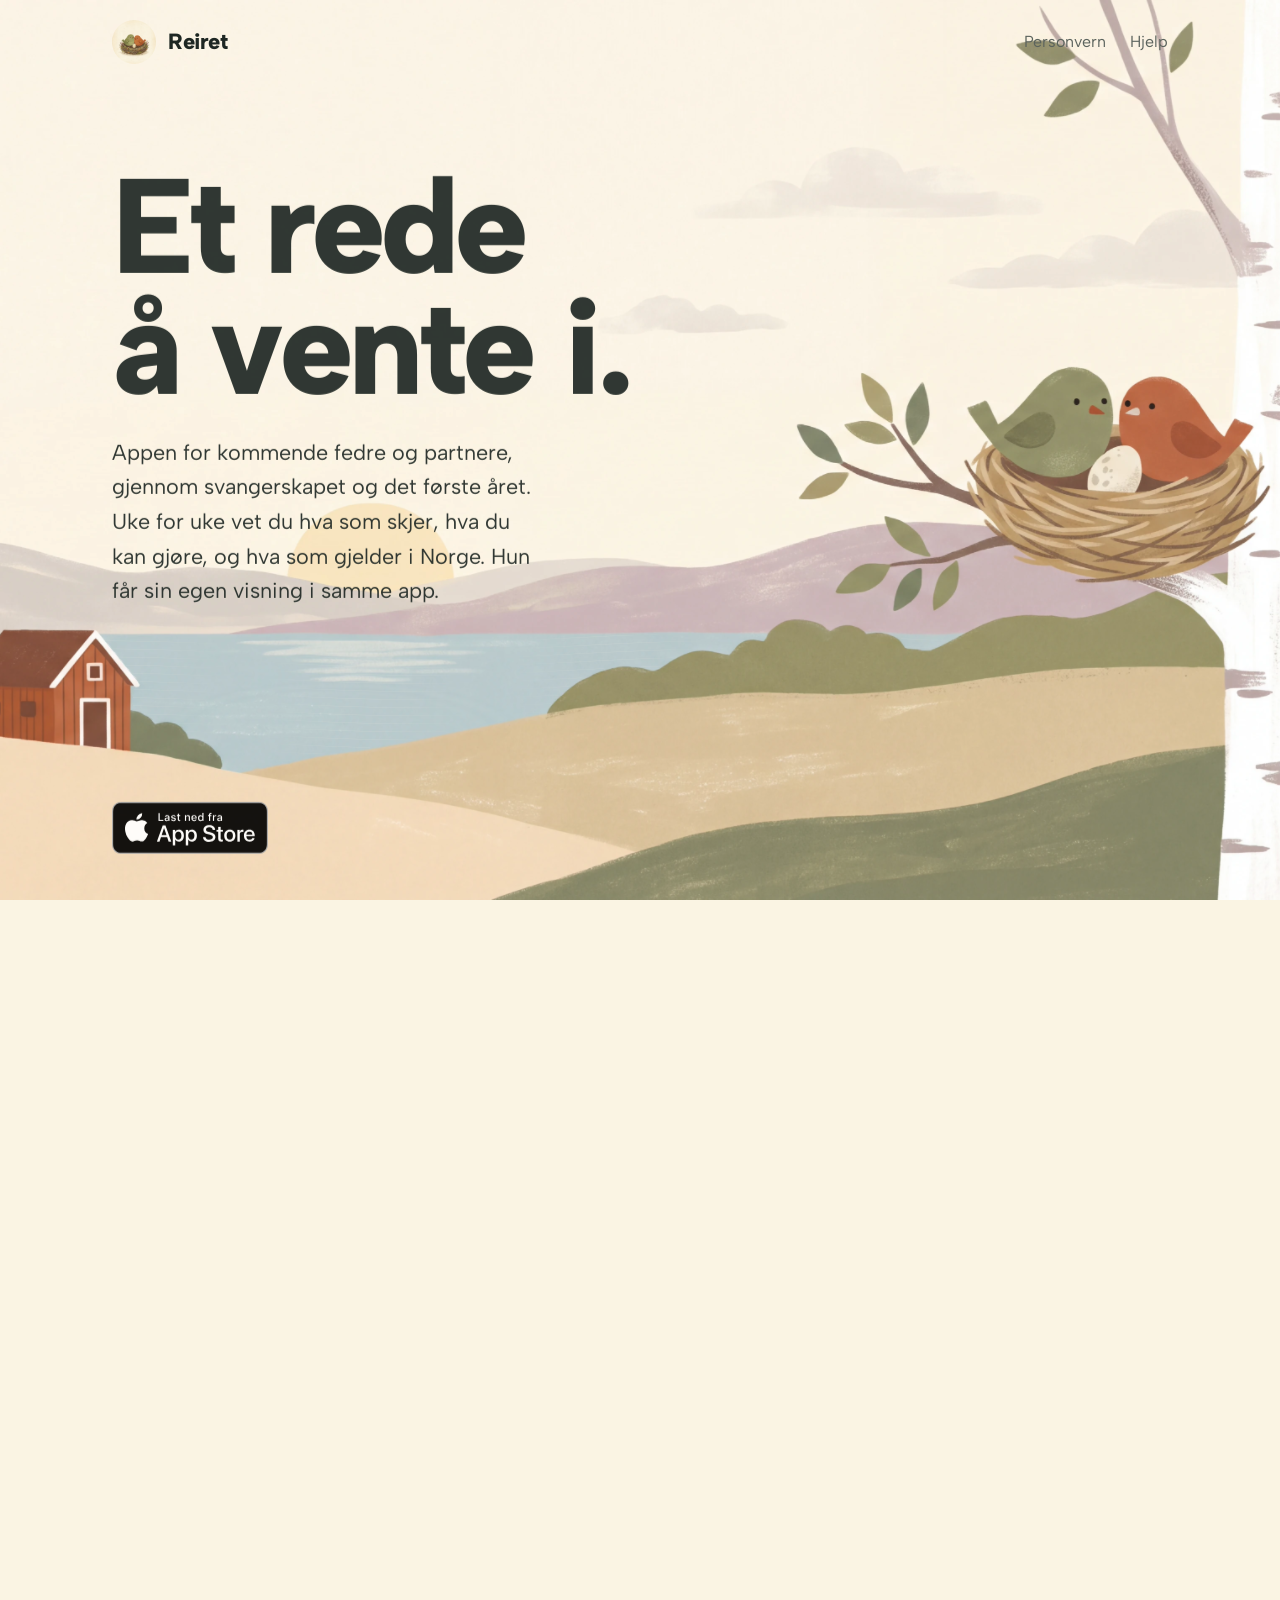
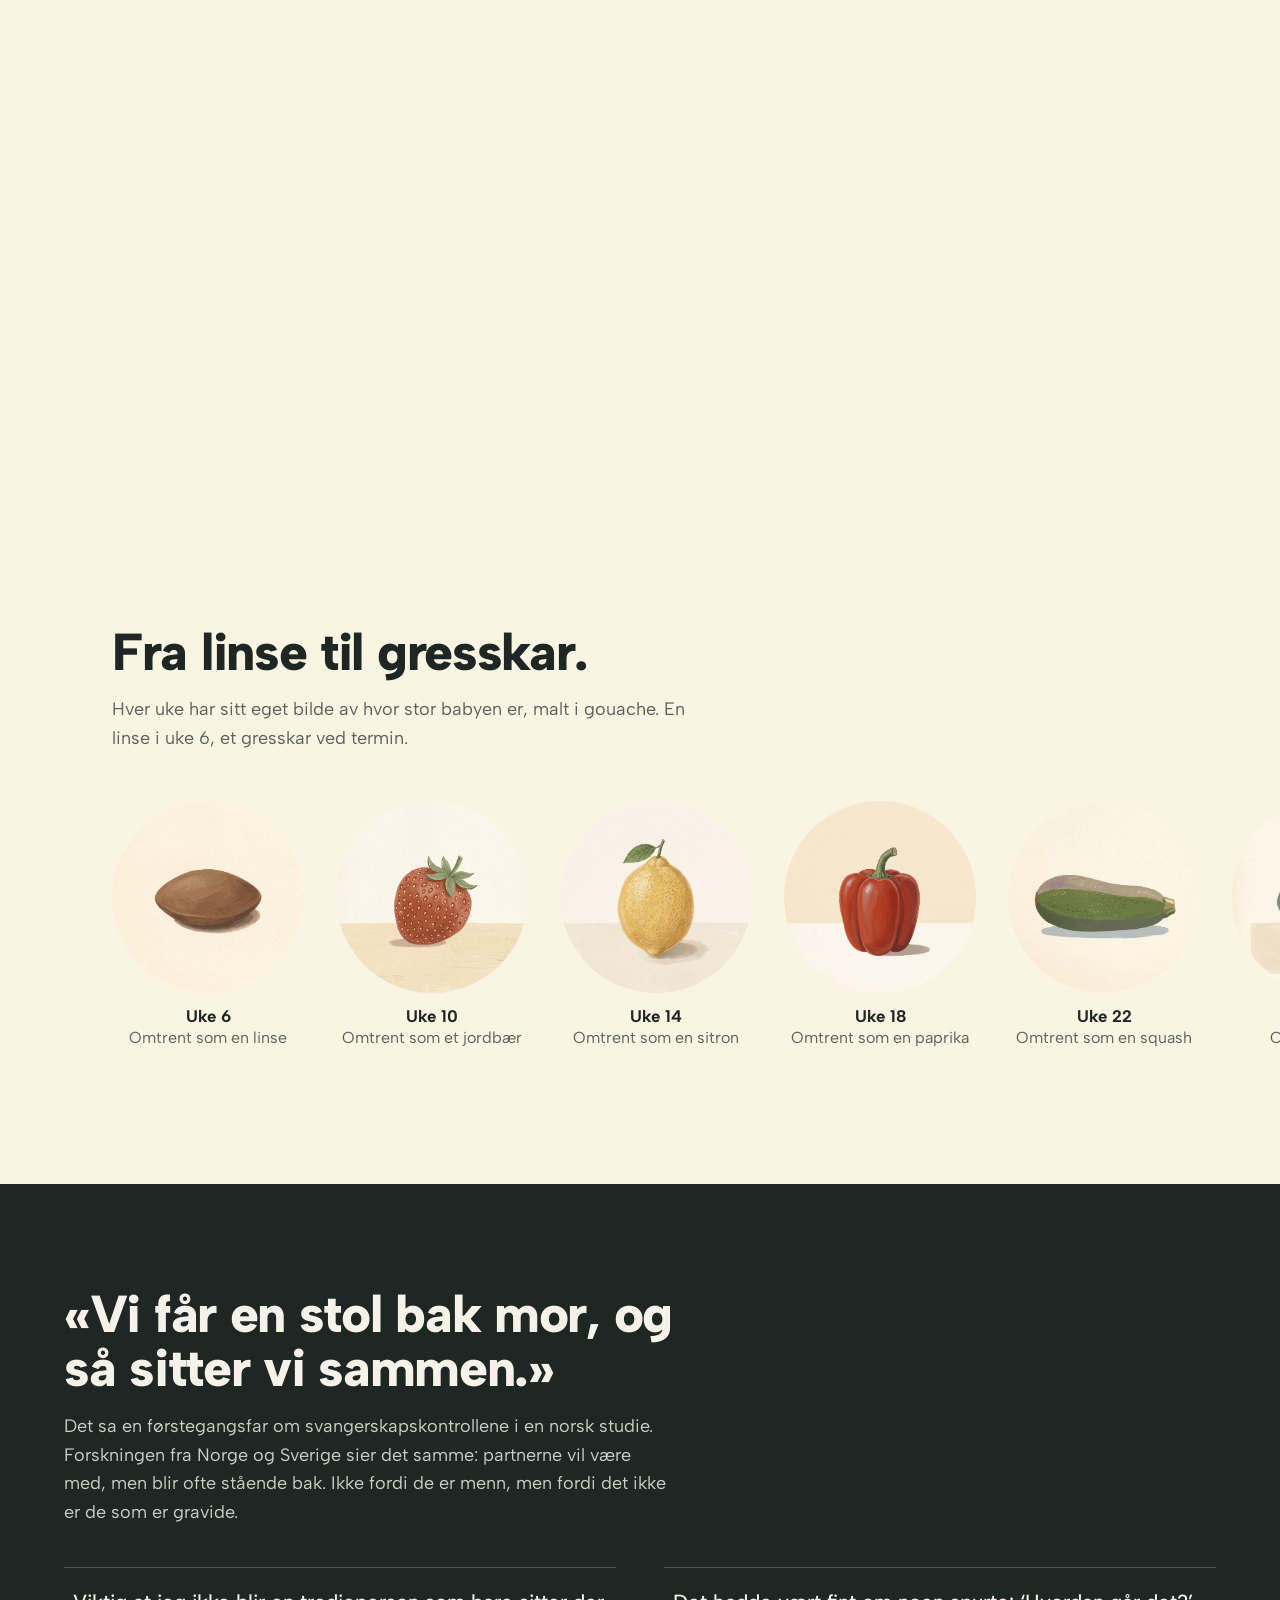
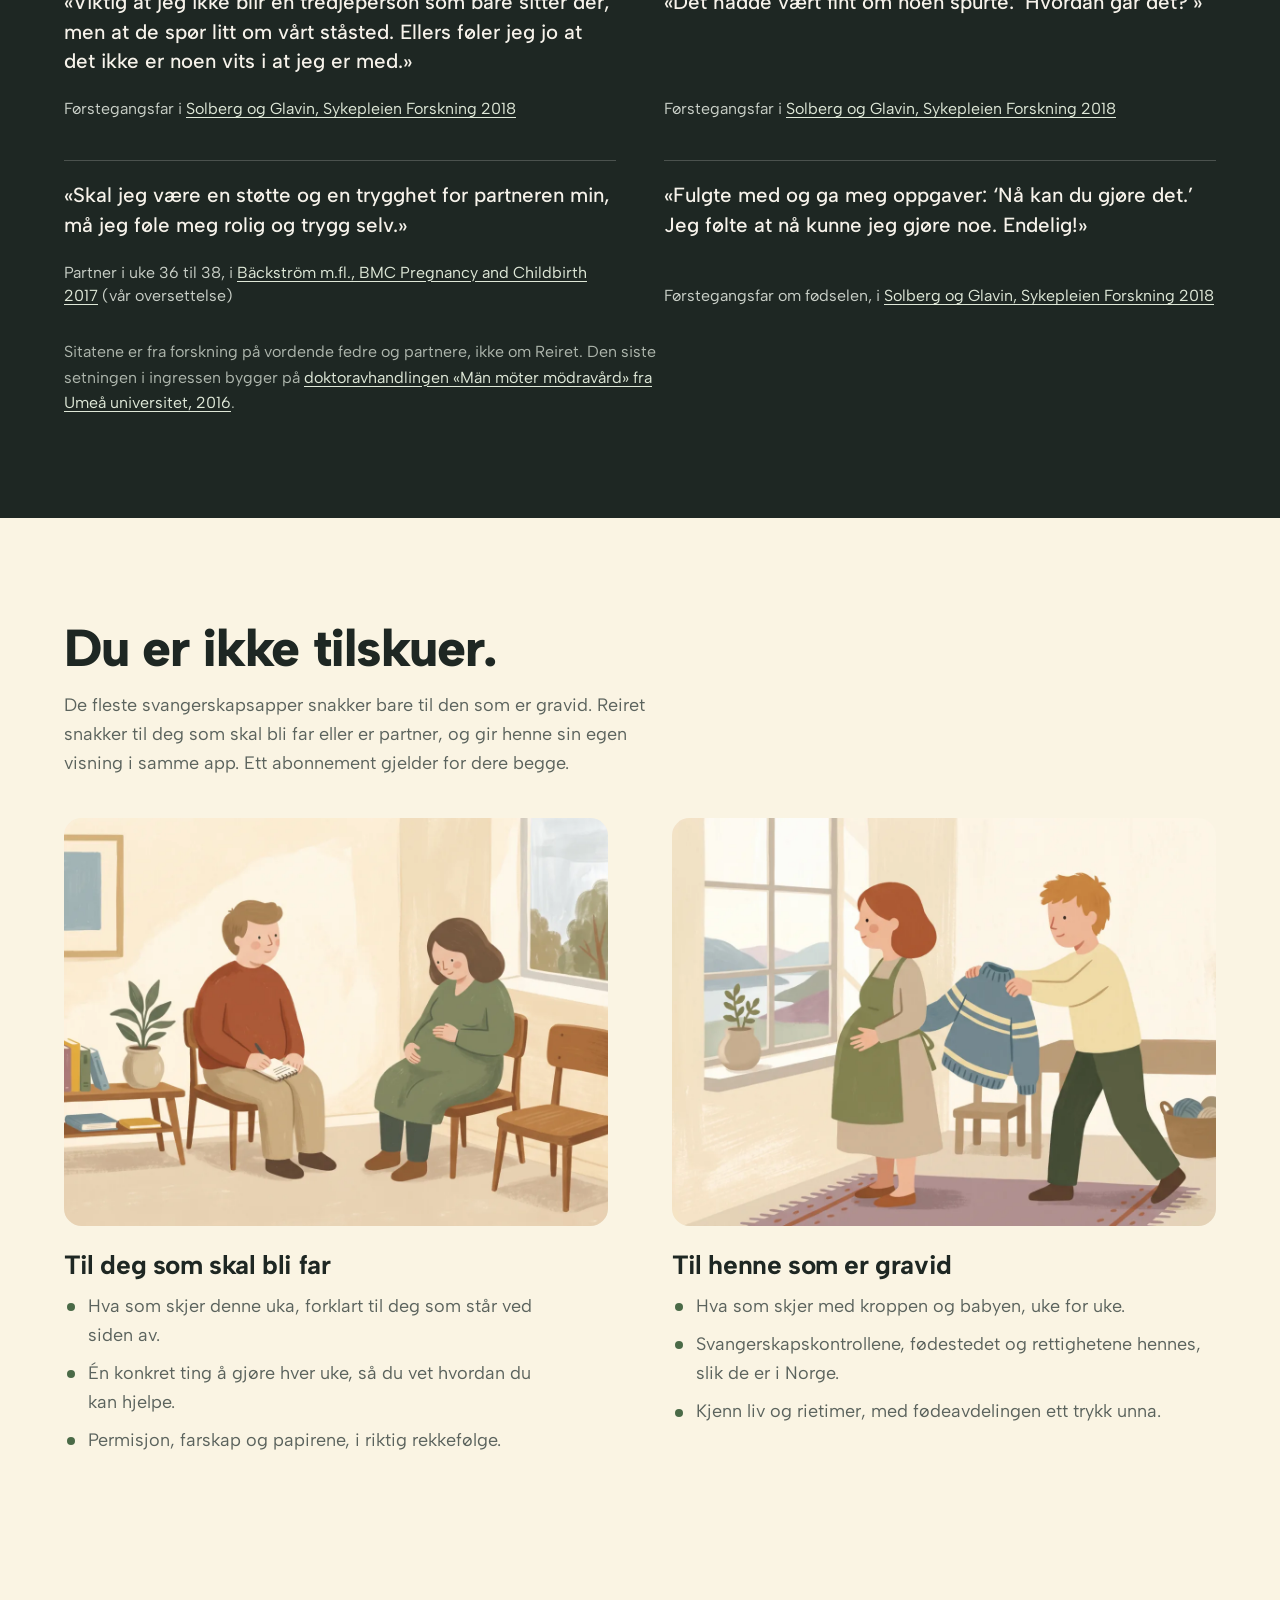
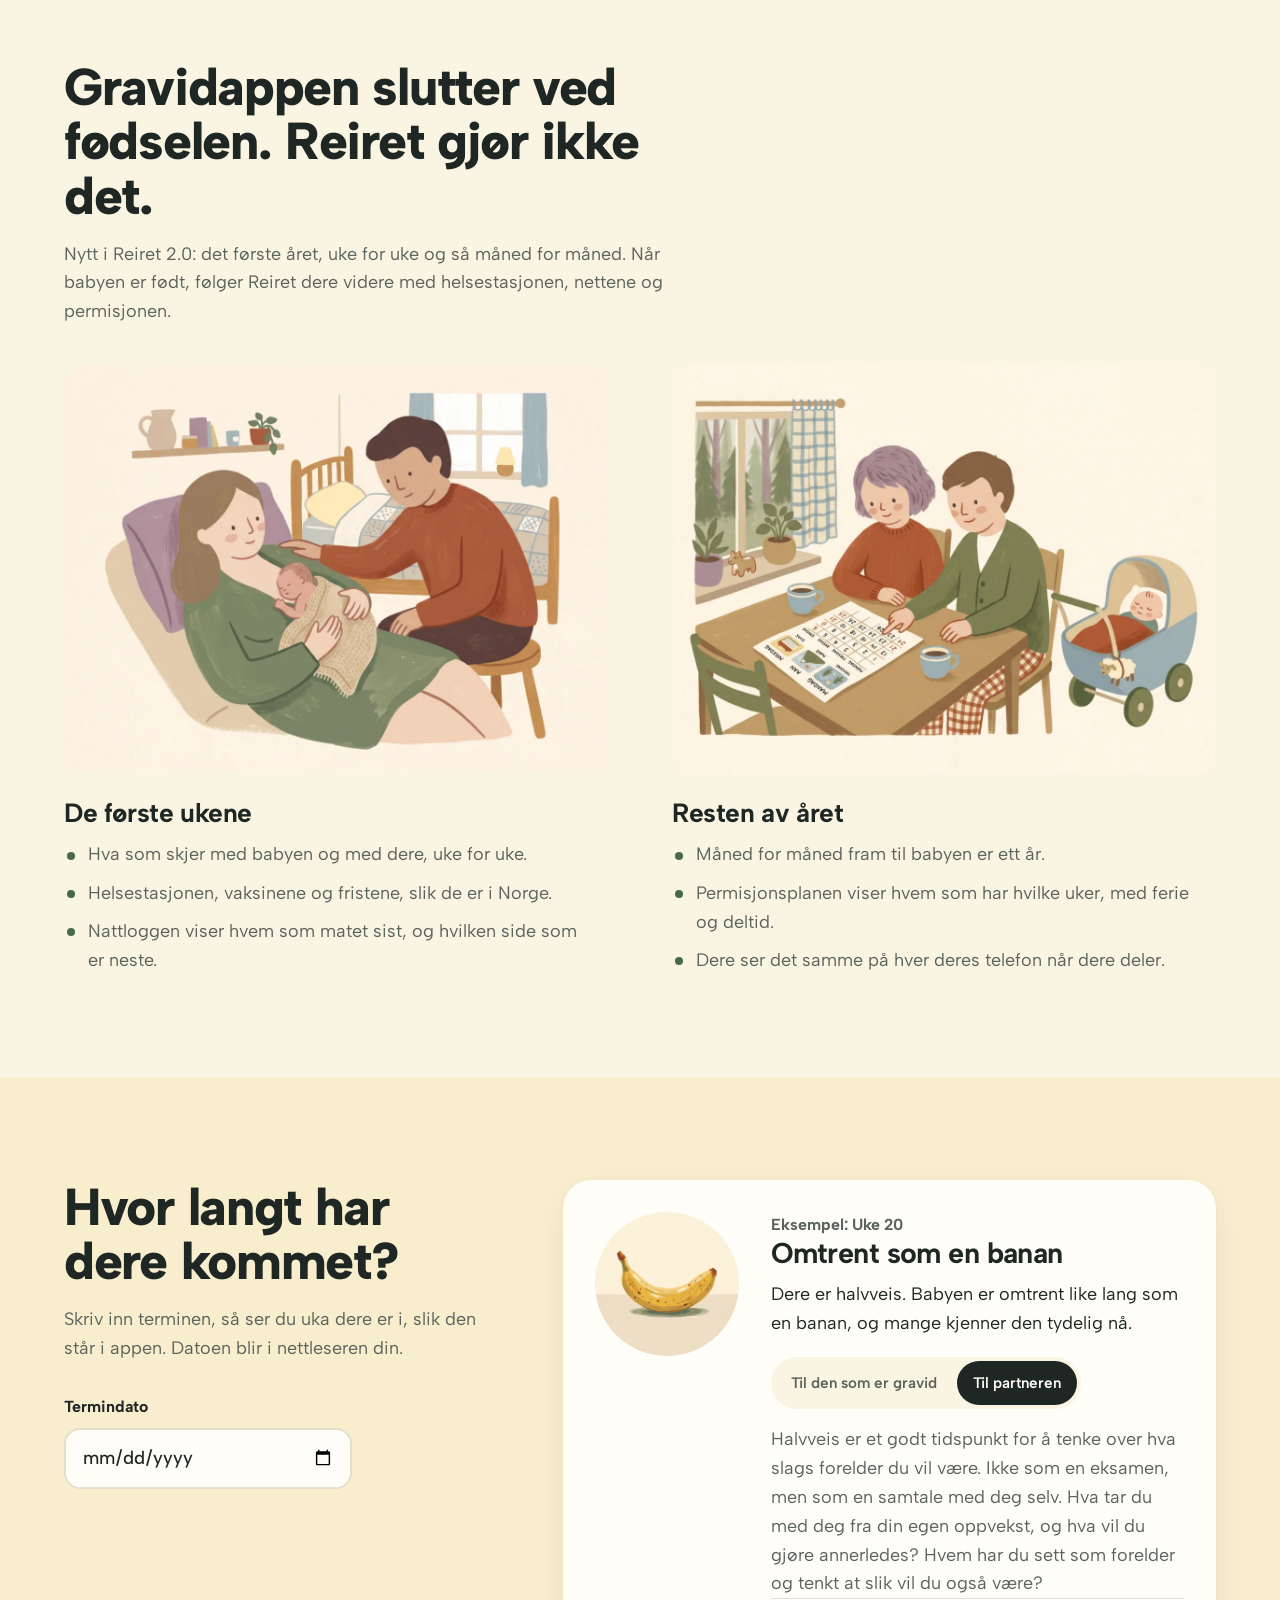
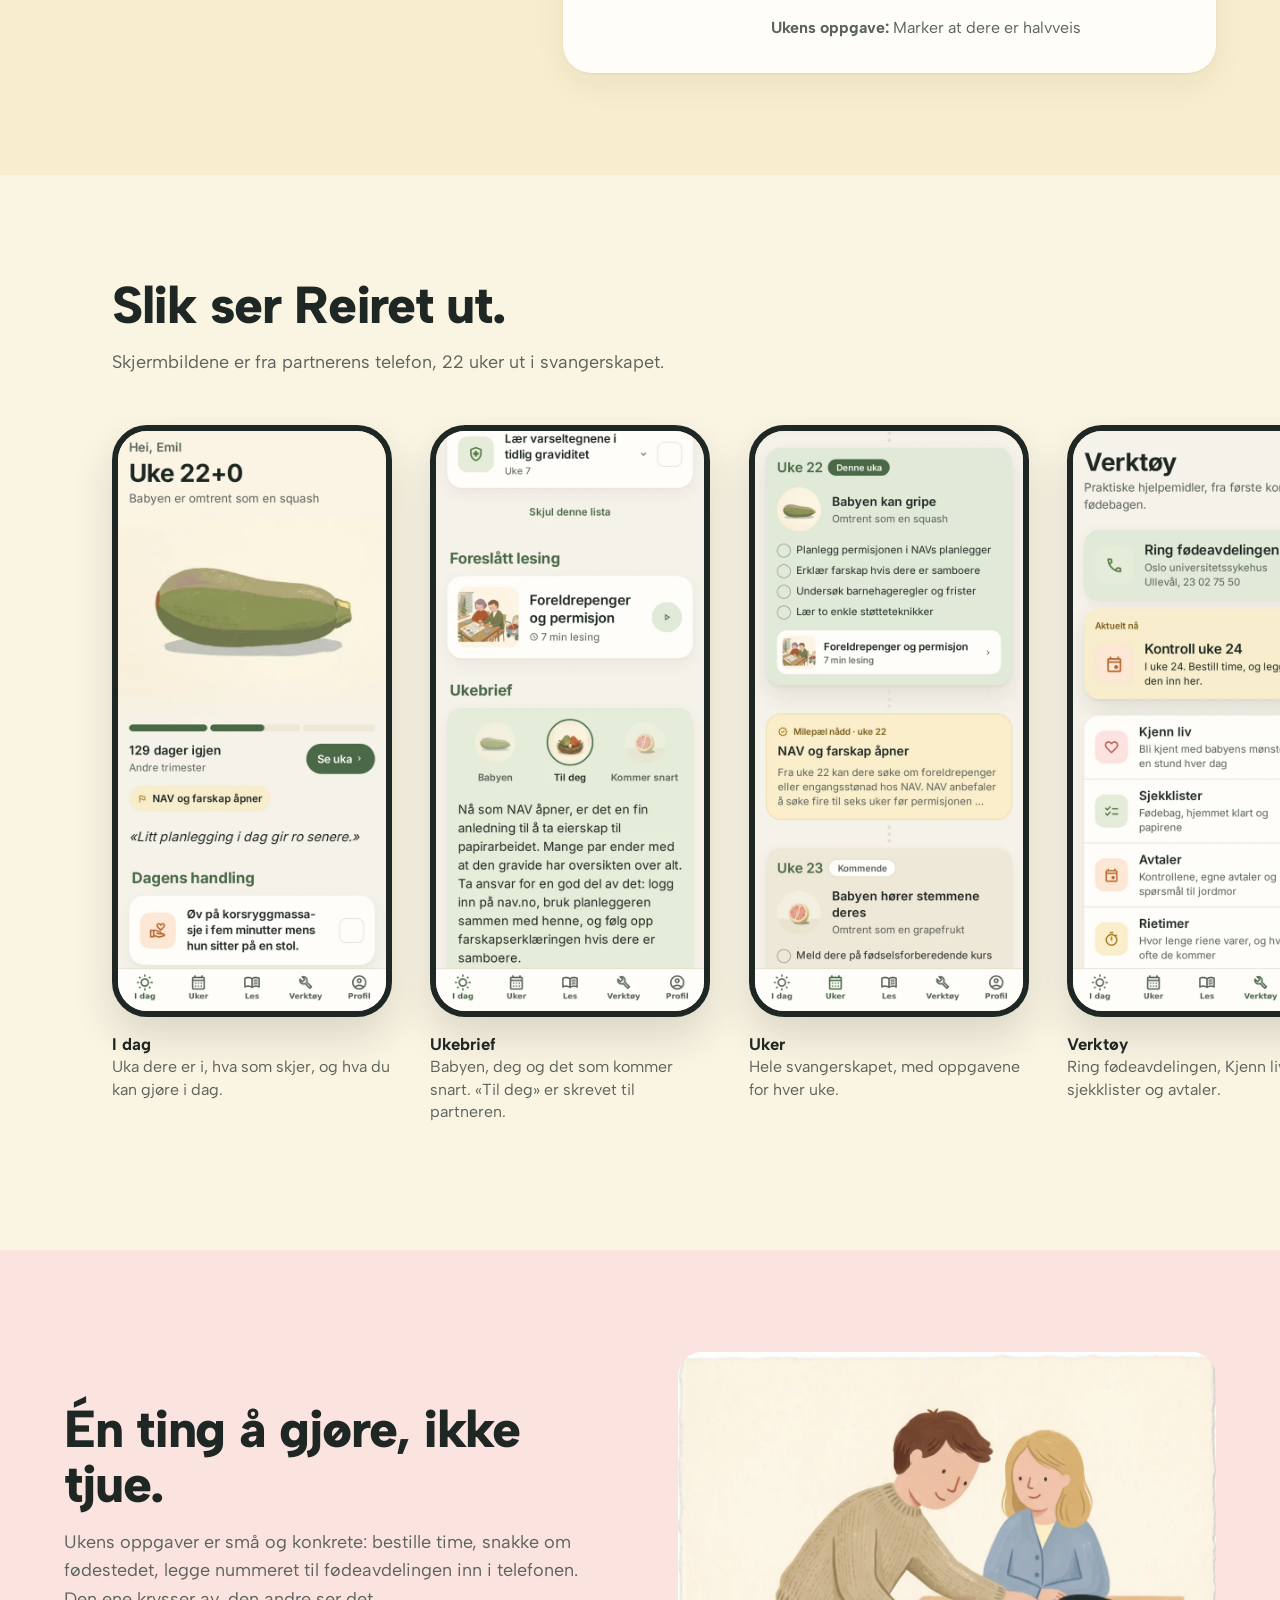
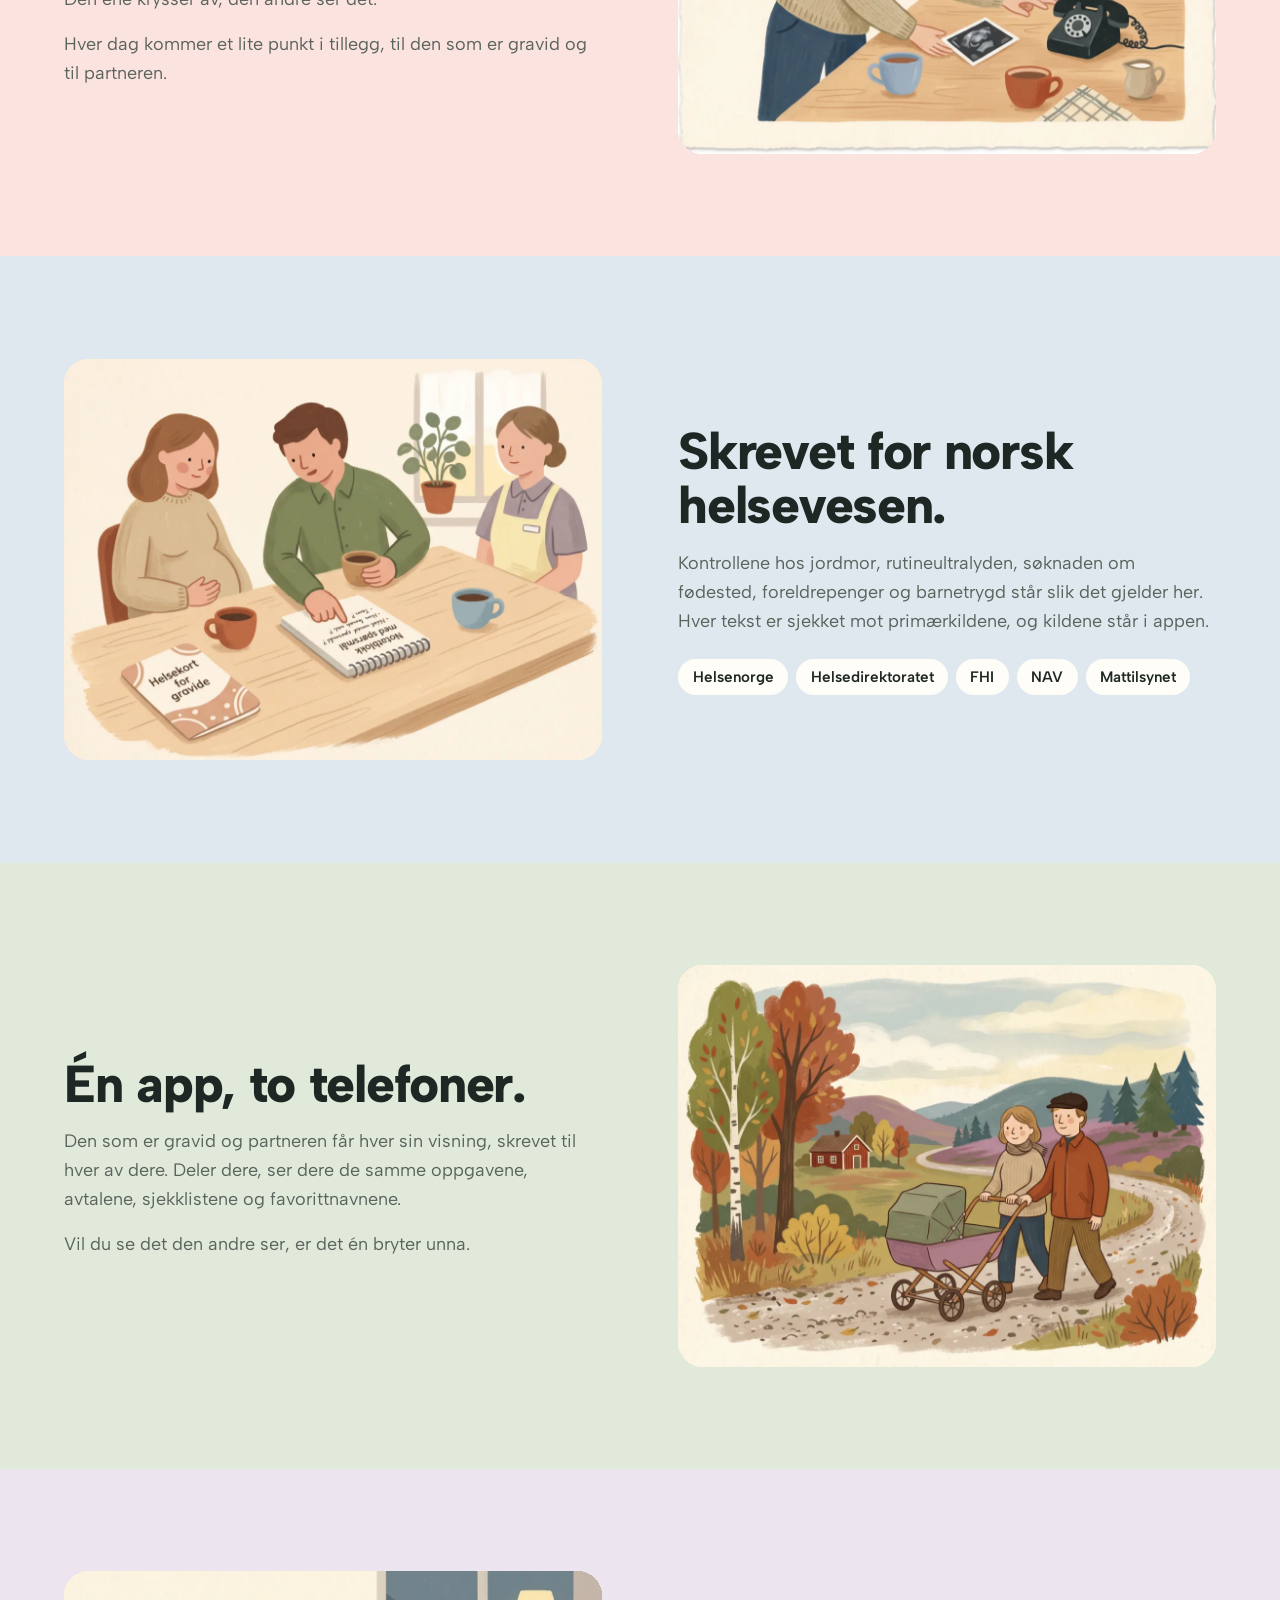
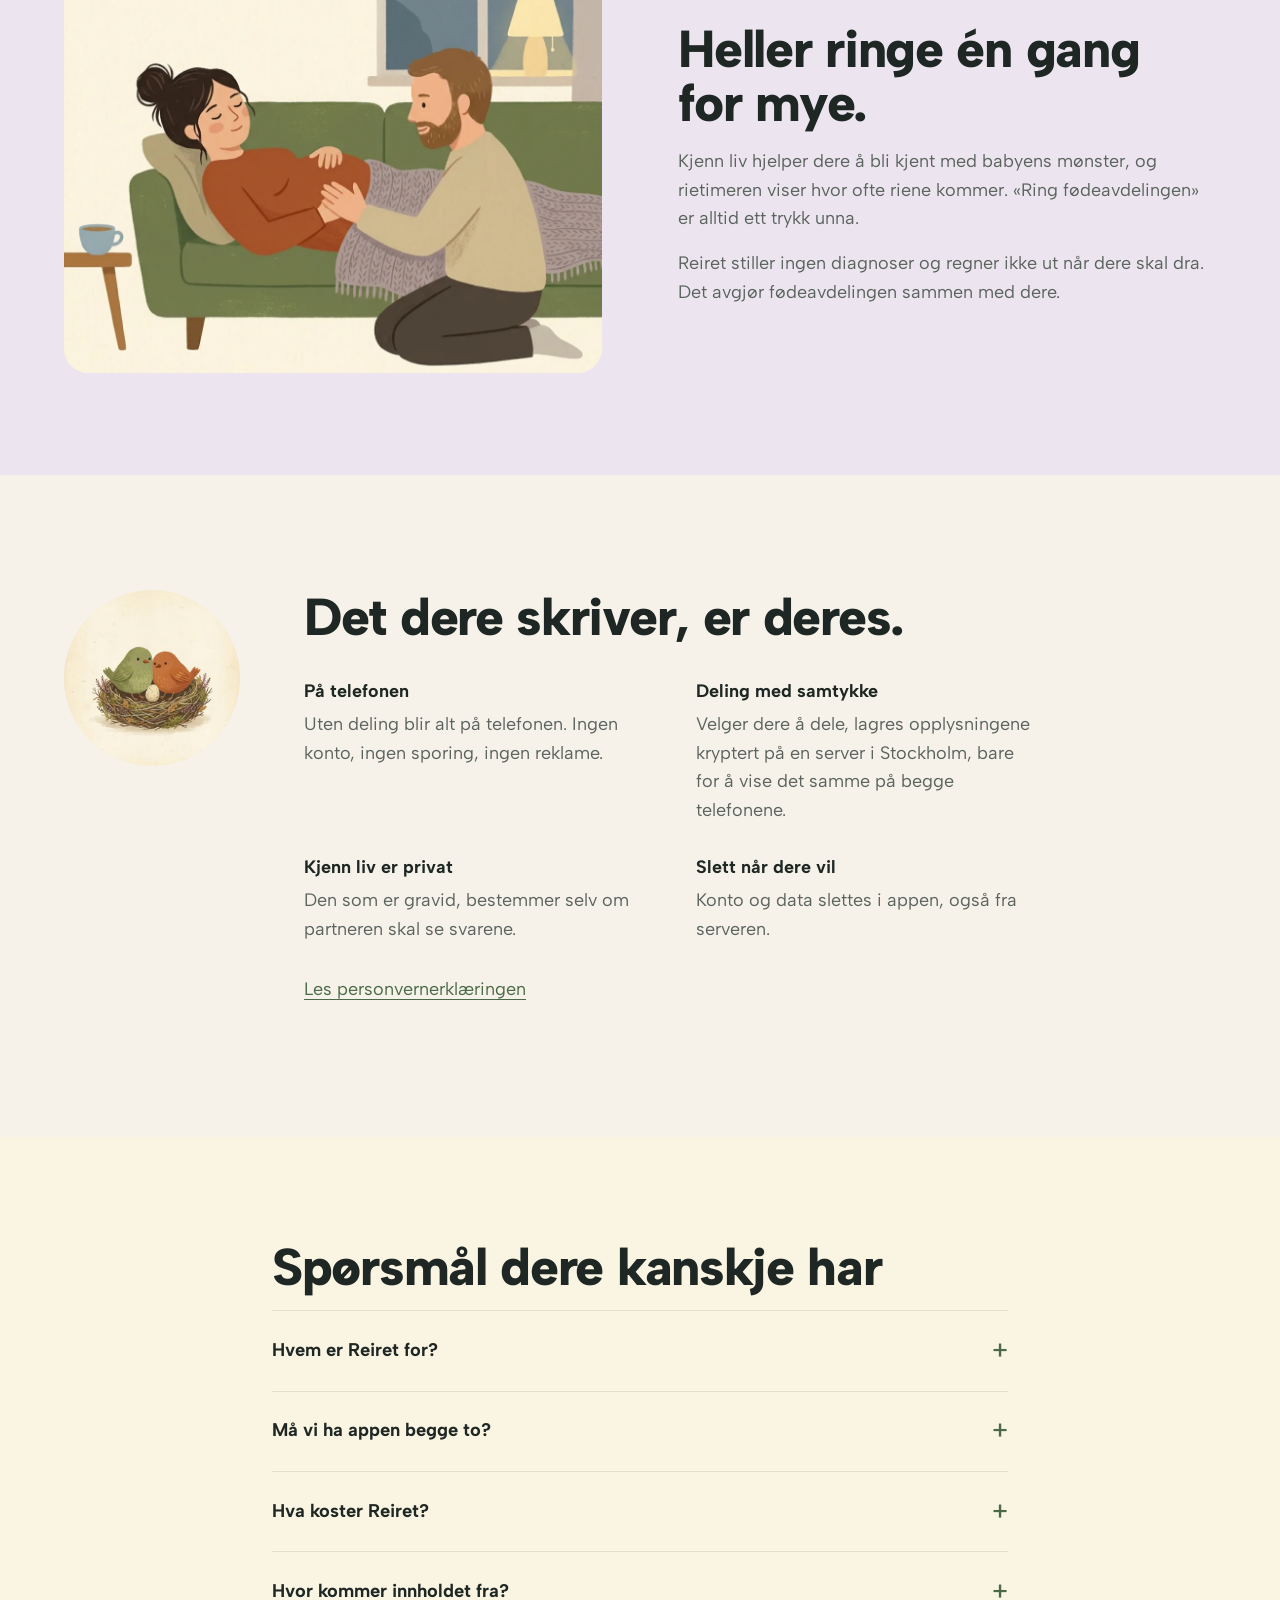
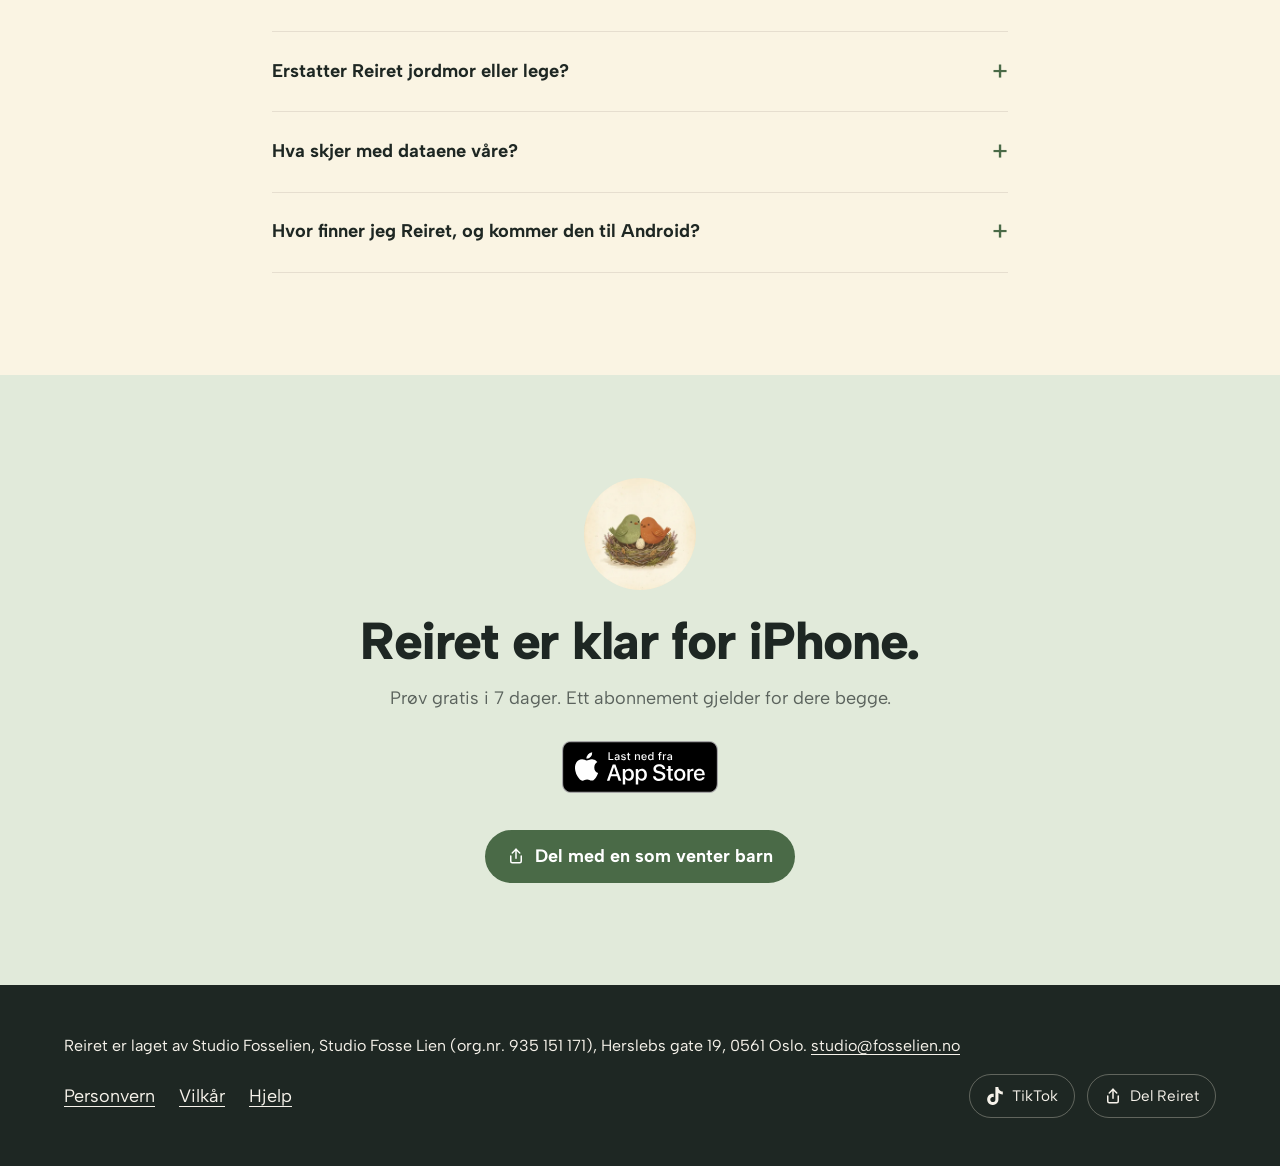
==== index.html @ bf26461d "Publiser nettsiden 2026-10-15" ====
<!doctype html>
<html lang="nb">
<head>
<meta charset="utf-8">
<meta name="viewport" content="width=device-width, initial-scale=1">
<meta http-equiv="Content-Security-Policy" content="default-src 'self'; script-src 'self'; style-src 'self' 'unsafe-inline'; img-src 'self' data:; font-src 'self'; connect-src 'self' https://sfxxnisneospalfijczz.supabase.co; object-src 'none'; base-uri 'none'; form-action 'none'">
<title>Reiret: svangerskapsappen for deg som skal bli far</title>
<meta name="description" content="Norsk app for kommende fedre og partnere, gjennom svangerskapet og det første året, med egen visning for henne som er gravid. Ukens oppgaver, korte guider og verktøy, sjekket mot norske kilder.">
<meta name="theme-color" content="#faf4e3">
<meta name="apple-itunes-app" content="app-id=6817496337">
<link rel="canonical" href="https://reiretapp.no/">
<meta property="og:title" content="Reiret: svangerskapsappen for deg som skal bli far">
<meta property="og:description" content="Norsk app for kommende fedre og partnere, gjennom svangerskapet og det første året, med egen visning for henne som er gravid. Ukens oppgaver, korte guider og verktøy, sjekket mot norske kilder.">
<meta property="og:image" content="https://reiretapp.no/bilder/deling.jpg">
<meta property="og:image:width" content="1200">
<meta property="og:image:height" content="630">
<meta property="og:locale" content="nb_NO">
<link rel="icon" href="/favicon.png">
<link rel="apple-touch-icon" href="/ikon.png">
<link rel="preload" href="/skrift/albert-sans-normal.woff2" as="font" type="font/woff2" crossorigin>
<link rel="stylesheet" href="/stil.css">
<script type="module" src="/del.js"></script>
<script type="module" src="/besok.js"></script>
<script type="module" src="/helt.js"></script>
<script type="module" src="/uke.js"></script>
</head>
<body class="forside">
<a class="hopp" href="#innhold">Hopp til innholdet</a>
<header class="topplinje">
  <a class="merke" href="/"><img src="/bilder/maskot.webp" alt="" width="44" height="44"><span>Reiret</span></a>
  <nav aria-label="Hovedmeny"><a href="/personvern/">Personvern</a><a href="/hjelp/">Hjelp</a></nav>
</header>
<main id="innhold">

  <section class="helt" aria-labelledby="helt-tittel">
    <div class="scene">
      <picture>
        <source media="(max-aspect-ratio: 4/5)" srcset="/bilder/helt-hoy.webp" width="1728" height="3096">
        <source media="(min-aspect-ratio: 2/1)" srcset="/bilder/helt-bred.webp" width="3840" height="1629">
        <img class="maleri" src="/bilder/helt-mellom.webp" width="3840" height="2143" fetchpriority="high" alt="Gouache av et norsk morgenlandskap: en fjord, et rødt hus mellom bjørker, og et rede på en bjørkegren med to fugler og et egg">
      </picture>
      <canvas aria-hidden="true"></canvas>
      <div class="dis" aria-hidden="true"></div>
      <div class="tekst">
        <h1 id="helt-tittel" aria-label="Et rede å vente i."><span aria-hidden="true"><span class="linje"><span class="ord"><span style="--i:0">E</span><span style="--i:1">t</span></span> <span class="ord"><span style="--i:2">r</span><span style="--i:3">e</span><span style="--i:4">d</span><span style="--i:5">e</span></span></span> <span class="linje"><span class="ord"><span style="--i:6">å</span></span> <span class="ord"><span style="--i:7">v</span><span style="--i:8">e</span><span style="--i:9">n</span><span style="--i:10">t</span><span style="--i:11">e</span></span> <span class="ord"><span style="--i:12">i</span><span style="--i:13">.</span></span></span></span></h1>
        <p class="ingress vis">Appen for kommende fedre og partnere, gjennom svangerskapet og det første året. Uke for uke vet du hva som skjer, hva du kan gjøre, og hva som gjelder i Norge. Hun får sin egen visning i samme app.</p>
      </div>
      <p class="hent vis vis-2"><a class="app-store" href="https://apps.apple.com/no/app/reiret/id6817496337"><img src="/bilder/app-store.svg" width="120" height="40" alt="Last ned fra App Store"></a></p>
    </div>
  </section>

  <section class="uker" aria-labelledby="uker-tittel">
    <div class="hode ton">
      <h2 id="uker-tittel">Fra linse til gresskar.</h2>
      <p>Hver uke har sitt eget bilde av hvor stor babyen er, malt i gouache. En linse i uke 6, et gresskar ved termin.</p>
    </div>
    <div class="stripe" tabindex="0" aria-label="Babyens størrelse, uke for uke">
      <figure class="ton" style="--n:0"><img src="/bilder/uke-06.webp" alt="Gouache av en linse" width="480" height="480" loading="lazy"><figcaption><b>Uke 6</b>Omtrent som en linse</figcaption></figure>
      <figure class="ton" style="--n:1"><img src="/bilder/uke-10.webp" alt="Gouache av et jordbær" width="480" height="480" loading="lazy"><figcaption><b>Uke 10</b>Omtrent som et jordbær</figcaption></figure>
      <figure class="ton" style="--n:2"><img src="/bilder/uke-14.webp" alt="Gouache av en sitron" width="480" height="480" loading="lazy"><figcaption><b>Uke 14</b>Omtrent som en sitron</figcaption></figure>
      <figure class="ton" style="--n:3"><img src="/bilder/uke-18.webp" alt="Gouache av en paprika" width="480" height="480" loading="lazy"><figcaption><b>Uke 18</b>Omtrent som en paprika</figcaption></figure>
      <figure class="ton" style="--n:4"><img src="/bilder/uke-22.webp" alt="Gouache av en squash" width="480" height="480" loading="lazy"><figcaption><b>Uke 22</b>Omtrent som en squash</figcaption></figure>
      <figure class="ton" style="--n:5"><img src="/bilder/uke-26.webp" alt="Gouache av et issalathode" width="480" height="480" loading="lazy"><figcaption><b>Uke 26</b>Omtrent som et issalathode</figcaption></figure>
      <figure class="ton" style="--n:6"><img src="/bilder/uke-30.webp" alt="Gouache av et lite kålhode" width="480" height="480" loading="lazy"><figcaption><b>Uke 30</b>Omtrent som et lite kålhode</figcaption></figure>
      <figure class="ton" style="--n:7"><img src="/bilder/uke-34.webp" alt="Gouache av en cantaloupemelon" width="480" height="480" loading="lazy"><figcaption><b>Uke 34</b>Omtrent som en cantaloupemelon</figcaption></figure>
      <figure class="ton" style="--n:8"><img src="/bilder/uke-38.webp" alt="Gouache av en stor kålrot" width="480" height="480" loading="lazy"><figcaption><b>Uke 38</b>Omtrent som en stor kålrot</figcaption></figure>
      <figure class="ton" style="--n:9"><img src="/bilder/uke-40.webp" alt="Gouache av et gresskar" width="480" height="480" loading="lazy"><figcaption><b>Uke 40</b>Omtrent som et gresskar</figcaption></figure>
    </div>
  </section>

  <section class="stemmer" aria-labelledby="stemmer-tittel">
    <div class="innhold">
      <div class="hode ton">
        <h2 id="stemmer-tittel">«Vi får en stol bak mor, og så sitter vi sammen.»</h2>
        <p>Det sa en førstegangsfar om svangerskapskontrollene i en norsk studie. Forskningen fra Norge og Sverige sier det samme: partnerne vil være med, men blir ofte stående bak. Ikke fordi de er menn, men fordi det ikke er de som er gravide.</p>
      </div>
      <div class="sitater">
        <figure class="ton" style="--n:0"><blockquote>«Viktig at jeg ikke blir en tredjeperson som bare sitter der, men at de spør litt om vårt ståsted. Ellers føler jeg jo at det ikke er noen vits i at jeg er med.»</blockquote><figcaption>Førstegangsfar i <a href="https://sykepleien.no/forskning/2018/08/fedre-onsker-en-mer-aktiv-rolle-i-svangerskapsomsorgen-og-pa-helsestasjonen">Solberg og Glavin, Sykepleien Forskning 2018</a></figcaption></figure>
        <figure class="ton" style="--n:1"><blockquote>«Det hadde vært fint om noen spurte: ‘Hvordan går det?’»</blockquote><figcaption>Førstegangsfar i <a href="https://sykepleien.no/forskning/2018/08/fedre-onsker-en-mer-aktiv-rolle-i-svangerskapsomsorgen-og-pa-helsestasjonen">Solberg og Glavin, Sykepleien Forskning 2018</a></figcaption></figure>
        <figure class="ton" style="--n:2"><blockquote>«Skal jeg være en støtte og en trygghet for partneren min, må jeg føle meg rolig og trygg selv.»</blockquote><figcaption>Partner i uke 36 til 38, i <a href="https://pmc.ncbi.nlm.nih.gov/articles/PMC5513399/">Bäckström m.fl., BMC Pregnancy and Childbirth 2017</a> (vår oversettelse)</figcaption></figure>
        <figure class="ton" style="--n:3"><blockquote>«Fulgte med og ga meg oppgaver: ‘Nå kan du gjøre det.’ Jeg følte at nå kunne jeg gjøre noe. Endelig!»</blockquote><figcaption>Førstegangsfar om fødselen, i <a href="https://sykepleien.no/forskning/2018/08/fedre-onsker-en-mer-aktiv-rolle-i-svangerskapsomsorgen-og-pa-helsestasjonen">Solberg og Glavin, Sykepleien Forskning 2018</a></figcaption></figure>
      </div>
      <p class="merknad ton">Sitatene er fra forskning på vordende fedre og partnere, ikke om Reiret. Den siste setningen i ingressen bygger på <a href="https://www.umu.se/nyheter/pappor-ser-graviditet-och-forlossning-som-gemensamma-angelagenheter_5816924/">doktoravhandlingen «Män möter mödravård» fra Umeå universitet, 2016</a>.</p>
    </div>
  </section>

  <section class="for" aria-labelledby="for-tittel">
    <div class="innhold">
      <div class="hode ton">
        <h2 id="for-tittel">Du er ikke tilskuer.</h2>
        <p>De fleste svangerskapsapper snakker bare til den som er gravid. Reiret snakker til deg som skal bli far eller er partner, og gir henne sin egen visning i samme app. Ett abonnement gjelder for dere begge.</p>
      </div>
      <div class="to">
        <article class="ton" style="--n:1">
          <img src="/bilder/a-bli-far.webp" alt="En partner sitter på venterommet hos jordmor med en notatblokk på fanget og ser bort på den gravide ved siden av seg" width="1170" height="874" loading="lazy">
          <h3>Til deg som skal bli far</h3>
          <ul>
            <li>Hva som skjer denne uka, forklart til deg som står ved siden av.</li>
            <li>Én konkret ting å gjøre hver uke, så du vet hvordan du kan hjelpe.</li>
            <li>Permisjon, farskap og papirene, i riktig rekkefølge.</li>
          </ul>
        </article>
        <article class="ton" style="--n:2">
          <img src="/bilder/kroppen-i-endring.webp" alt="En gravid kvinne står i profil foran et vindu i morgenlys med hånden på magen, mens partneren rekker henne en genser" width="1170" height="874" loading="lazy">
          <h3>Til henne som er gravid</h3>
          <ul>
            <li>Hva som skjer med kroppen og babyen, uke for uke.</li>
            <li>Svangerskapskontrollene, fødestedet og rettighetene hennes, slik de er i Norge.</li>
            <li>Kjenn liv og rietimer, med fødeavdelingen ett trykk unna.</li>
          </ul>
        </article>
      </div>
    </div>
  </section>

  <section class="for aaret" aria-labelledby="aaret-tittel">
    <div class="innhold">
      <div class="hode ton">
        <h2 id="aaret-tittel">Gravidappen slutter ved fødselen. Reiret gjør ikke det.</h2>
        <p>Nytt i Reiret 2.0: det første året, uke for uke og så måned for måned. Når babyen er født, følger Reiret dere videre med helsestasjonen, nettene og permisjonen.</p>
      </div>
      <div class="to">
        <article class="ton" style="--n:1">
          <img src="/bilder/de-forste-dagene.webp" alt="En nyfødt ligger hud mot hud på brystet til en forelder i et dempet barselrom" width="1170" height="874" loading="lazy">
          <h3>De første ukene</h3>
          <ul>
            <li>Hva som skjer med babyen og med dere, uke for uke.</li>
            <li>Helsestasjonen, vaksinene og fristene, slik de er i Norge.</li>
            <li>Nattloggen viser hvem som matet sist, og hvilken side som er neste.</li>
          </ul>
        </article>
        <article class="ton" style="--n:2">
          <img src="/bilder/foreldrepenger-og-permisjon.webp" alt="To foreldre ved kjøkkenbordet med en papirkalender og to kaffekopper, mens babyen sover i vogna ved siden av" width="1170" height="874" loading="lazy">
          <h3>Resten av året</h3>
          <ul>
            <li>Måned for måned fram til babyen er ett år.</li>
            <li>Permisjonsplanen viser hvem som har hvilke uker, med ferie og deltid.</li>
            <li>Dere ser det samme på hver deres telefon når dere deler.</li>
          </ul>
        </article>
      </div>
    </div>
  </section>

  <section class="prov" aria-labelledby="prov-tittel">
    <div class="innhold">
      <div class="ton">
        <h2 id="prov-tittel">Hvor langt har dere kommet?</h2>
        <p>Skriv inn terminen, så ser du uka dere er i, slik den står i appen. Datoen blir i nettleseren din.</p>
        <label class="termin" for="termin">Termindato<input id="termin" type="date" autocomplete="off"></label>
        <p class="feil" role="alert" hidden></p>
      </div>
      <article class="ukekort ton" style="--n:1" aria-live="polite">
        <img src="/bilder/uke-20.webp" alt="Gouache av en banan" width="480" height="480">
        <div>
          <p class="uketall">Eksempel: Uke 20</p>
          <h3>Omtrent som en banan</h3>
          <p class="kort">Dere er halvveis. Babyen er omtrent like lang som en banan, og mange kjenner den tydelig nå.</p>
          <div class="velger" role="group" aria-label="Hvem teksten er til">
            <button type="button" data-rolle="gravid" aria-pressed="false">Til den som er gravid</button>
            <button type="button" data-rolle="partner" aria-pressed="true">Til partneren</button>
          </div>
          <p class="rolletekst">Halvveis er et godt tidspunkt for å tenke over hva slags forelder du vil være. Ikke som en eksamen, men som en samtale med deg selv. Hva tar du med deg fra din egen oppvekst, og hva vil du gjøre annerledes? Hvem har du sett som forelder og tenkt at slik vil du også være?</p>
          <p class="oppgave"><b>Ukens oppgave:</b> <span>Marker at dere er halvveis</span></p>
        </div>
      </article>
    </div>
  </section>

  <section class="telefoner" aria-labelledby="telefoner-tittel">
    <div class="hode ton">
      <h2 id="telefoner-tittel">Slik ser Reiret ut.</h2>
      <p>Skjermbildene er fra partnerens telefon, 22 uker ut i svangerskapet.</p>
    </div>
    <div class="rad" tabindex="0" aria-label="Skjermbilder fra appen">
      <figure class="ton" style="--n:0"><img src="/bilder/app-i-dag.webp" alt="Skjermbilde av I dag i Reiret" width="600" height="1299" loading="lazy"><figcaption><b>I dag</b>Uka dere er i, hva som skjer, og hva du kan gjøre i dag.</figcaption></figure>
      <figure class="ton" style="--n:1"><img src="/bilder/app-ukebrief.webp" alt="Skjermbilde av Ukebrief i Reiret" width="600" height="1299" loading="lazy"><figcaption><b>Ukebrief</b>Babyen, deg og det som kommer snart. «Til deg» er skrevet til partneren.</figcaption></figure>
      <figure class="ton" style="--n:2"><img src="/bilder/app-uker.webp" alt="Skjermbilde av Uker i Reiret" width="600" height="1299" loading="lazy"><figcaption><b>Uker</b>Hele svangerskapet, med oppgavene for hver uke.</figcaption></figure>
      <figure class="ton" style="--n:3"><img src="/bilder/app-verktoy.webp" alt="Skjermbilde av Verktøy i Reiret" width="600" height="1299" loading="lazy"><figcaption><b>Verktøy</b>Ring fødeavdelingen, Kjenn liv, sjekklister og avtaler.</figcaption></figure>
      <figure class="ton" style="--n:4"><img src="/bilder/app-rietimer.webp" alt="Skjermbilde av Rietimer i Reiret" width="600" height="1299" loading="lazy"><figcaption><b>Rietimer</b>Hvor lange riene er og hvor ofte de kommer, med fødeavdelingen ett trykk unna.</figcaption></figure>
    </div>
  </section>

  <section class="del tone-nype">
    <div class="innhold">
      <figure class="ton"><img src="/bilder/a-fortelle-nyheten.webp" alt="Et ultralydbilde ligger på kjøkkenbordet ved siden av en telefon og to kopper, klart til å deles" width="1170" height="874" loading="lazy"></figure>
      <div class="ton" style="--n:1">
        <h2>Én ting å gjøre, ikke tjue.</h2>
        <p>Ukens oppgaver er små og konkrete: bestille time, snakke om fødestedet, legge nummeret til fødeavdelingen inn i telefonen. Den ene krysser av, den andre ser det.</p>
        <p>Hver dag kommer et lite punkt i tillegg, til den som er gravid og til partneren.</p>
        
      </div>
    </div>
  </section>

  <section class="del tone-fjord">
    <div class="innhold">
      <figure class="ton"><img src="/bilder/svangerskapskontrollene-i-norge.webp" alt="Et helsekort for gravide og en notatblokk med spørsmål på et bord på helsestasjonen, med to kaffekopper" width="1170" height="874" loading="lazy"></figure>
      <div class="ton" style="--n:1">
        <h2>Skrevet for norsk helsevesen.</h2>
        <p>Kontrollene hos jordmor, rutineultralyden, søknaden om fødested, foreldrepenger og barnetrygd står slik det gjelder her. Hver tekst er sjekket mot primærkildene, og kildene står i appen.</p>
        <ul class="kilder" aria-label="Kilder"><li>Helsenorge</li><li>Helsedirektoratet</li><li>FHI</li><li>NAV</li><li>Mattilsynet</li></ul>
      </div>
    </div>
  </section>

  <section class="del tone-mose">
    <div class="innhold">
      <figure class="ton"><img src="/bilder/parforholdet-nar-dere-blir-tre.webp" alt="Et par går tur med barnevogn på en grusvei i høstlys, med hver sin hånd på håndtaket" width="1170" height="874" loading="lazy"></figure>
      <div class="ton" style="--n:1">
        <h2>Én app, to telefoner.</h2>
        <p>Den som er gravid og partneren får hver sin visning, skrevet til hver av dere. Deler dere, ser dere de samme oppgavene, avtalene, sjekklistene og favorittnavnene.</p>
        <p>Vil du se det den andre ser, er det én bryter unna.</p>
        
      </div>
    </div>
  </section>

  <section class="del tone-lyng">
    <div class="innhold">
      <figure class="ton"><img src="/bilder/kjenn-liv.webp" alt="En gravid kvinne ligger på siden i sofaen med hånden på magen, mens partnerens hånd hviler ved siden av" width="1170" height="874" loading="lazy"></figure>
      <div class="ton" style="--n:1">
        <h2>Heller ringe én gang for mye.</h2>
        <p>Kjenn liv hjelper dere å bli kjent med babyens mønster, og rietimeren viser hvor ofte riene kommer. «Ring fødeavdelingen» er alltid ett trykk unna.</p>
        <p>Reiret stiller ingen diagnoser og regner ikke ut når dere skal dra. Det avgjør fødeavdelingen sammen med dere.</p>
        
      </div>
    </div>
  </section>

  <section class="loefte" aria-labelledby="loefte-tittel">
    <div class="innhold">
      <img class="ton" src="/bilder/maskot.webp" alt="Maskoten: to fugler i et rede" width="480" height="480" loading="lazy">
      <div class="ton" style="--n:1">
        <h2 id="loefte-tittel">Det dere skriver, er deres.</h2>
        <dl>
          <div><dt>På telefonen</dt><dd>Uten deling blir alt på telefonen. Ingen konto, ingen sporing, ingen reklame.</dd></div>
          <div><dt>Deling med samtykke</dt><dd>Velger dere å dele, lagres opplysningene kryptert på en server i Stockholm, bare for å vise det samme på begge telefonene.</dd></div>
          <div><dt>Kjenn liv er privat</dt><dd>Den som er gravid, bestemmer selv om partneren skal se svarene.</dd></div>
          <div><dt>Slett når dere vil</dt><dd>Konto og data slettes i appen, også fra serveren.</dd></div>
        </dl>
        <p><a href="/personvern/">Les personvernerklæringen</a></p>
      </div>
    </div>
  </section>

  <section class="sporsmal" aria-labelledby="sporsmal-tittel">
    <div class="innhold">
      <h2 id="sporsmal-tittel" class="ton">Spørsmål dere kanskje har</h2>
      <div class="ton" style="--n:1">
        <details><summary>Hvem er Reiret for?</summary><p>Først og fremst for kommende fedre og partnere. Den som er gravid får sin egen visning i samme app, og ett abonnement gjelder for dere begge. Dere velger rolle når dere starter, og appen skriver til hver av dere.</p></details>
        <details><summary>Må vi ha appen begge to?</summary><p>Nei. Reiret virker fint for én. Har dere den begge, kan dere dele, og da ser dere de samme oppgavene, avtalene, sjekklistene og fødselsplanen på hver deres telefon.</p></details>
        <details><summary>Hva koster Reiret?</summary><p>De første 7 dagene er gratis. Deretter koster Reiret 79 kroner i måneden eller 399 kroner i året, og ett abonnement gjelder for dere begge. Se <a href="/vilkar/">vilkårene</a>.</p></details>
        <details><summary>Hvor kommer innholdet fra?</summary><p>Fra norske kilder som Helsenorge, Helsedirektoratet, FHI, NAV og Mattilsynet. Hver tekst er sjekket mot kildene, og de står i appen.</p></details>
        <details><summary>Erstatter Reiret jordmor eller lege?</summary><p>Nei. Reiret gir generell informasjon og hjelper dere å planlegge. Er dere bekymret, ring fødeavdelingen eller legevakten på 116 117. Ved akutt fare, ring 113.</p></details>
        <details><summary>Hva skjer med dataene våre?</summary><p>Uten deling blir alt på telefonen. Velger dere å dele, lagres det dere deler på en server i Stockholm. <a href="/personvern/">Les personvernerklæringen</a>.</p></details>
        <details><summary>Hvor finner jeg Reiret, og kommer den til Android?</summary><p>Reiret ligger i <a href="https://apps.apple.com/no/app/reiret/id6817496337">App Store</a> for iPhone. Android kan komme senere.</p></details>
      </div>
    </div>
  </section>

  <section class="slutt" aria-labelledby="slutt-tittel">
    <div class="innhold ton">
      <img src="/bilder/maskot.webp" alt="" width="480" height="480" loading="lazy">
      <h2 id="slutt-tittel">Reiret er klar for iPhone.</h2>
      <p>Prøv gratis i 7 dager. Ett abonnement gjelder for dere begge.</p>
      <p class="hent"><a class="app-store" href="https://apps.apple.com/no/app/reiret/id6817496337"><img src="/bilder/app-store.svg" width="120" height="40" alt="Last ned fra App Store"></a></p>
      <button type="button" class="del" data-del hidden><svg viewBox="0 0 24 24" width="18" height="18" aria-hidden="true" focusable="false" fill="none" stroke="currentColor" stroke-width="2" stroke-linecap="round" stroke-linejoin="round"><path d="M12 3v12"/><path d="m7 8 5-5 5 5"/><path d="M5 12v7a2 2 0 0 0 2 2h10a2 2 0 0 0 2-2v-7"/></svg><span aria-live="polite">Del med en som venter barn</span></button>
    </div>
  </section>
</main>
<footer>
  <div class="innhold">
    <p>Reiret er laget av Studio Fosselien, Studio Fosse Lien (org.nr. 935 151 171), Herslebs gate 19, 0561 Oslo. <a href="mailto:studio@fosselien.no">studio@fosselien.no</a></p>
    <nav aria-label="Bunnmeny"><a href="/personvern/">Personvern</a><a href="/vilkar/">Vilkår</a><a href="/hjelp/">Hjelp</a></nav>
    <div class="sosialt">
      <a href="https://www.tiktok.com/@studio.fosselien" rel="noopener" aria-label="Reiret på TikTok"><svg viewBox="0 0 24 24" width="18" height="18" aria-hidden="true" focusable="false"><path fill="currentColor" d="M12.525.02c1.31-.02 2.61-.01 3.91-.02.08 1.53.63 3.09 1.75 4.17 1.12 1.11 2.7 1.62 4.24 1.79v4.03c-1.44-.05-2.89-.35-4.2-.97-.57-.26-1.1-.59-1.62-.93-.01 2.92.01 5.84-.02 8.75-.08 1.4-.54 2.79-1.35 3.94-1.31 1.92-3.58 3.17-5.91 3.21-1.43.08-2.86-.31-4.08-1.03-2.02-1.19-3.44-3.37-3.65-5.71-.02-.5-.03-1-.01-1.49.18-1.9 1.12-3.72 2.58-4.96 1.66-1.44 3.98-2.13 6.15-1.72.02 1.48-.04 2.96-.04 4.44-.99-.32-2.15-.23-3.02.37-.63.41-1.11 1.04-1.36 1.75-.21.51-.15 1.07-.14 1.61.24 1.64 1.82 3.02 3.5 2.87 1.12-.01 2.19-.66 2.77-1.61.19-.33.4-.67.41-1.06.1-1.79.06-3.57.07-5.36.01-4.03-.01-8.05.02-12.07z"/></svg><span>TikTok</span></a>
      <button type="button" data-del hidden><svg viewBox="0 0 24 24" width="18" height="18" aria-hidden="true" focusable="false" fill="none" stroke="currentColor" stroke-width="2" stroke-linecap="round" stroke-linejoin="round"><path d="M12 3v12"/><path d="m7 8 5-5 5 5"/><path d="M5 12v7a2 2 0 0 0 2 2h10a2 2 0 0 0 2-2v-7"/></svg><span aria-live="polite">Del Reiret</span></button>
    </div>
  </div>
</footer>
</body>
</html>
---- stil.css ----
/* Reiret, nettsiden. Farger fra appens tokens (src/theme/tokens.ts). Bare lys utgave, som appen. */
@font-face {
  font-family: 'Albert Sans';
  src: url('/skrift/albert-sans-normal.woff2') format('woff2');
  font-weight: 400 800;
  font-style: normal;
  font-display: swap;
}
@font-face {
  font-family: 'Albert Sans';
  src: url('/skrift/albert-sans-italic.woff2') format('woff2');
  font-weight: 400 600;
  font-style: italic;
  font-display: swap;
}

:root {
  color-scheme: light;
  --papir: #faf4e3;
  --bakgrunn: #f6f2ea;
  --flate: #fffdf8;
  --strek: #e6decf;
  --tekst: #1e2723;
  --dempet: #5b635d;
  --mose: #4a6a47;
  --mose-lys: #e1eada;
  --nype: #fbe3df;
  --lyng: #ece5f0;
  --fjord: #dee8ee;
  --krem: #f8edcc;
  --smal: 38rem;
  --bred: 72rem;
  --kant: clamp(1.25rem, 4vw, 3rem);
}

* { box-sizing: border-box; }
html { -webkit-text-size-adjust: 100%; }
body {
  margin: 0;
  background: var(--papir);
  color: var(--tekst);
  font: 400 1.125rem/1.6 'Albert Sans', -apple-system, 'Segoe UI', sans-serif;
  font-feature-settings: 'ss01';
}
img { display: block; max-width: 100%; height: auto; }
a { color: var(--mose); text-underline-offset: 0.2em; }
a:hover { text-decoration-thickness: 2px; }
:focus-visible { outline: 3px solid var(--mose); outline-offset: 3px; border-radius: 4px; }

.hopp { position: absolute; left: -999px; }
.hopp:focus { left: var(--kant); top: 1rem; background: var(--flate); padding: 0.5rem 1rem; }

/* Topp */
.topplinje {
  display: flex; align-items: center; justify-content: space-between;
  max-width: var(--bred); margin: 0 auto; padding: 1.25rem var(--kant);
}
.merke { display: flex; align-items: center; gap: 0.75rem; text-decoration: none; color: var(--tekst); }
.merke img { width: 44px; height: 44px; border-radius: 50%; }
.merke span { font-weight: 800; font-size: 1.375rem; letter-spacing: -0.02em; }
.topplinje nav { display: flex; gap: 1.5rem; font-size: 1rem; }
.topplinje nav a { color: var(--dempet); text-decoration: none; }
.topplinje nav a:hover { color: var(--tekst); }

/* Hovedbildet: maleriet over hele skjermen, tittelen i himmelen. helt.js gjør fjorden levende
   og dykker inn i redet når du ruller. Uten skriptet, eller med redusert bevegelse, står det stille. */
.forside .topplinje { position: absolute; z-index: 3; top: 0; left: 0; right: 0; }
.helt { position: relative; height: 100vh; height: 100svh; min-height: 34rem; }
.levende .helt { height: 230vh; }
/* Med mus og styreflate (PC) går dykket over 3,5 skjermhøyder, ikke 1,3. Et musehjul tar omtrent
   100 px per hakk, og et sveip på styreflaten mye mer. På 230vh (02.10) og 300vh (04.10) syntes
   Jonathan fortsatt at det gikk for fort på laptopen. helt.js gjør også etterfølgingen roligere her. */
@media (hover: hover) and (pointer: fine) { .levende .helt { height: 450vh; } }
/* Ukene glir opp over maleriet mens det løses opp i papir, så det aldri står en tom skjerm. */
.levende .uker { margin-top: -35vh; }
.scene { position: relative; height: 100%; overflow: hidden; background: var(--papir); }
.levende .scene { position: sticky; top: 0; height: 100vh; min-height: 34rem; }
.scene picture, .maleri, .scene canvas, .dis { position: absolute; inset: 0; width: 100%; height: 100%; }
.maleri { max-width: none; object-fit: cover; object-position: 80% 50%; transform-origin: 0 0; }
.scene canvas { opacity: 0; transition: opacity 300ms ease-out; }
.scene canvas.klar { opacity: 1; }
.dis { background: var(--papir); opacity: 0; pointer-events: none; }
.helt .tekst {
  position: absolute; z-index: 2; top: clamp(6.5rem, 19vh, 12rem); left: 0; right: 0;
  max-width: var(--bred); margin: 0 auto; padding: 0 var(--kant); pointer-events: none;
}
.helt .tekst > * { pointer-events: auto; }
.helt h1 {
  font-size: clamp(3.6rem, 10.5vw, 9.5rem); line-height: 0.9; letter-spacing: -0.045em;
  font-weight: 800; margin: 0 0 clamp(1.25rem, 3vh, 2rem);
}
.helt h1 .linje { display: block; }
.helt h1 .ord { display: inline-block; white-space: nowrap; }
.helt h1 .ord > span { display: inline-block; }
.helt .ingress { color: var(--tekst); max-width: 27rem; text-wrap: pretty; margin: 0; }
/* App Store-merket står nederst, over åsene. Løftet over Safaris verktøylinje på iPhone. */
.helt .hent {
  position: absolute; z-index: 2; left: max(var(--kant), calc((100% - var(--bred)) / 2 + var(--kant)));
  bottom: 2rem; bottom: calc(2rem + 100lvh - 100svh); margin: 0;
}
/* Apples merke: minst 40 punkter høyt og med luft rundt, uendret ellers (Apples retningslinjer). */
.app-store { display: inline-block; line-height: 0; border-radius: 0.75rem; }
.app-store img { display: block; width: auto; height: 3.25rem; }
.app-store:focus-visible { outline: 3px solid var(--mose); outline-offset: 4px; }

.ingress { font-size: clamp(1.15rem, 1.8vw, 1.35rem); color: var(--dempet); max-width: 30rem; margin: 0 0 2rem; }

/* Ukestripa: fruktene i gouache, fra uke 6 til 38. */
.uker { position: relative; z-index: 1; padding: clamp(3rem, 7vw, 6rem) 0; }
.uker .hode { max-width: var(--bred); margin: 0 auto 2.5rem; padding: 0 var(--kant); }
.uker h2, .del h2, .loefte h2 {
  font-size: clamp(2rem, 4.2vw, 3.25rem); line-height: 1.05; letter-spacing: -0.025em;
  font-weight: 800; margin: 0 0 1rem;
}
.uker .hode p { color: var(--dempet); max-width: var(--smal); margin: 0; }
.stripe {
  display: flex; gap: clamp(1rem, 2.5vw, 2rem); overflow-x: auto; scroll-snap-type: x mandatory;
  /* Starter på linje med innholdet over, og kan rulles helt ut til kanten. */
  padding: 0.5rem max(var(--kant), calc((100vw - var(--bred)) / 2 + var(--kant))) 1.5rem;
  scroll-padding-inline: max(var(--kant), calc((100vw - var(--bred)) / 2 + var(--kant)));
  scrollbar-width: none;
}
.stripe::-webkit-scrollbar { display: none; }
.stripe figure { margin: 0; flex: 0 0 auto; width: clamp(9rem, 17vw, 12rem); scroll-snap-align: start; text-align: center; }
.stripe img { width: 100%; aspect-ratio: 1; border-radius: 50%; background: var(--papir); }
.stripe figcaption { margin-top: 0.75rem; font-size: 1rem; color: var(--dempet); line-height: 1.35; }
.stripe figcaption b { display: block; color: var(--tekst); font-size: 1.05rem; }

/* Laget for to: hvem appen er for, med en illustrasjon hver. Uten kortramme og skygge:
   bildet og lista står rett på papiret, og luften skiller de to. */
.for { padding: clamp(4rem, 8vw, 7rem) var(--kant); }
.for .innhold, .prov .innhold, .telefoner .innhold, .stemmer .innhold, .sporsmal .innhold { max-width: var(--bred); margin: 0 auto; }
.for .hode { max-width: var(--smal); margin-bottom: 2.5rem; }
.for h2, .prov h2, .telefoner h2, .stemmer h2, .sporsmal h2, .slutt h2 {
  font-size: clamp(2rem, 4.2vw, 3.25rem); line-height: 1.05; letter-spacing: -0.025em; font-weight: 800; margin: 0 0 1rem;
}
.for .hode p, .prov p, .telefoner .hode p { color: var(--dempet); margin: 0; }
.to { display: grid; grid-template-columns: repeat(2, minmax(0, 1fr)); gap: clamp(2.5rem, 5vw, 4rem); }
.to img { width: 100%; aspect-ratio: 4 / 3; object-fit: cover; border-radius: 1.1rem; margin-bottom: 1.5rem; }
.to h3 { font-size: clamp(1.35rem, 2.2vw, 1.65rem); letter-spacing: -0.015em; line-height: 1.15; margin: 0 0 0.75rem; }
.to ul { margin: 0; padding: 0; list-style: none; display: grid; gap: 0.6rem; }
.to li { color: var(--dempet); padding-left: 1.5rem; position: relative; text-wrap: pretty; }
.to li::before { content: ''; position: absolute; left: 0.2rem; top: 0.62em; width: 0.5rem; height: 0.5rem; border-radius: 50%; background: var(--mose); }

/* Hvor langt har dere kommet: termin inn, uka ut, regnet i nettleseren. */
.prov { background: var(--krem); padding: clamp(4rem, 8vw, 7rem) var(--kant); }
.prov .innhold { display: grid; grid-template-columns: minmax(0, 0.8fr) minmax(0, 1.2fr); gap: clamp(2rem, 5vw, 4.5rem); align-items: start; }
.termin { display: grid; gap: 0.5rem; margin-top: 2rem; font-weight: 700; font-size: 1rem; max-width: 18rem; }
.termin input {
  font: inherit; font-weight: 500; font-size: 1.15rem; color: var(--tekst); background: var(--flate);
  border: 2px solid var(--strek); border-radius: 1rem; padding: 0.8rem 1rem; min-height: 3.25rem;
}
.termin input:focus-visible { border-color: var(--mose); outline: none; box-shadow: 0 0 0 3px rgb(74 106 71 / 0.25); }
.prov .feil { color: #9a3b26; font-size: 1rem; margin-top: 0.75rem; }
.ukekort { background: var(--flate); border-radius: 1.75rem; padding: clamp(1.25rem, 3vw, 2rem); display: grid; grid-template-columns: 9rem minmax(0, 1fr); gap: clamp(1rem, 3vw, 2rem); box-shadow: 0 1px 2px rgb(30 39 35 / 0.06), 0 12px 32px rgb(30 39 35 / 0.06); }
.ukekort img { width: 9rem; height: 9rem; border-radius: 50%; background: var(--papir); }
.uketall { font-weight: 700; color: var(--mose); margin: 0 0 0.25rem; font-size: 1rem; }
.ukekort h3 { font-size: clamp(1.4rem, 2.4vw, 1.8rem); letter-spacing: -0.02em; line-height: 1.15; margin: 0 0 0.6rem; }
.ukekort .kort { color: var(--tekst); margin: 0 0 1.25rem; }
.velger { display: inline-flex; background: var(--papir); border-radius: 999px; padding: 0.25rem; gap: 0.25rem; margin-bottom: 1rem; flex-wrap: wrap; }
.velger button { font: inherit; font-size: 0.95rem; font-weight: 600; color: var(--dempet); background: none; border: 0; border-radius: 999px; padding: 0.55rem 1rem; min-height: 2.75rem; cursor: pointer; }
.velger button[aria-pressed='true'] { background: var(--tekst); color: var(--flate); }
.rolletekst { color: var(--dempet); margin: 0 0 1rem; }
.oppgave { margin: 0; padding-top: 1rem; border-top: 1px solid var(--strek); font-size: 1rem; }

/* Slik ser appen ut: telefonene side om side, rullbare på mobil. */
.telefoner { padding: clamp(4rem, 8vw, 7rem) 0; }
.telefoner .hode { max-width: var(--bred); margin: 0 auto 2.5rem; padding: 0 var(--kant); }
.telefoner .rad {
  display: flex; gap: clamp(1.25rem, 3vw, 2.5rem); overflow-x: auto; scroll-snap-type: x mandatory; scrollbar-width: none;
  padding: 0.5rem max(var(--kant), calc((100vw - var(--bred)) / 2 + var(--kant))) 1.5rem;
  scroll-padding-inline: max(var(--kant), calc((100vw - var(--bred)) / 2 + var(--kant)));
}
.telefoner .rad::-webkit-scrollbar { display: none; }
.telefoner figure { margin: 0; flex: 0 0 auto; width: clamp(14rem, 22vw, 17.5rem); scroll-snap-align: start; }
.telefoner img { width: 100%; border-radius: 2.2rem; border: 6px solid var(--tekst); background: var(--tekst); box-shadow: 0 20px 40px rgb(30 39 35 / 0.14); }
.telefoner figcaption { margin-top: 1rem; color: var(--dempet); font-size: 1rem; line-height: 1.4; }
.telefoner figcaption b { display: block; color: var(--tekst); font-size: 1.05rem; }

/* Stemmene: hva vordende fedre og par sier i forskningen, med kilde. Sitatene står flatt
   med en tynn strek over, ikke som like kort i et rutenett. */
.stemmer { background: var(--tekst); color: var(--bakgrunn); padding: clamp(4rem, 8vw, 7rem) var(--kant); }
.stemmer .hode { max-width: var(--smal); margin-bottom: 2.5rem; }
.stemmer .hode p { color: #c9cfc7; margin: 0; }
.sitater { display: grid; grid-template-columns: repeat(2, minmax(0, 1fr)); gap: 2.5rem clamp(1.5rem, 4vw, 3rem); margin: 0; }
.sitater figure { margin: 0; padding-top: 1.25rem; border-top: 1px solid rgb(255 253 248 / 0.2); display: flex; flex-direction: column; justify-content: space-between; gap: 1.25rem; }
.sitater blockquote { margin: 0; font-size: clamp(1.15rem, 1.6vw, 1.3rem); line-height: 1.45; font-weight: 500; }
.sitater figcaption { font-size: 1rem; color: #c9cfc7; line-height: 1.45; }
.sitater a { color: #dfe8d8; }
.stemmer .merknad a { color: #dfe8d8; }
.stemmer .merknad { color: #aeb6ad; font-size: 1rem; margin: 2rem 0 0; max-width: var(--smal); }

/* Spørsmål */
.sporsmal { padding: clamp(4rem, 8vw, 7rem) var(--kant); }
.sporsmal .innhold { max-width: 46rem; }
.sporsmal details { border-top: 1px solid var(--strek); padding: 1.1rem 0; }
.sporsmal details:last-of-type { border-bottom: 1px solid var(--strek); }
.sporsmal summary { font-weight: 700; cursor: pointer; font-size: 1.15rem; min-height: 2.75rem; display: flex; align-items: center; justify-content: space-between; gap: 1rem; list-style: none; }
.sporsmal summary::-webkit-details-marker { display: none; }
.sporsmal summary::after { content: '+'; font-weight: 500; font-size: 1.6rem; line-height: 1; color: var(--mose); flex: none; }
.sporsmal details[open] summary::after { content: '−'; }
.sporsmal details p { margin: 0.5rem 0 0; color: var(--dempet); }

/* Avslutningen */
.slutt { background: var(--mose-lys); padding: clamp(4rem, 8vw, 6.5rem) var(--kant); text-align: center; }
.slutt img { width: 7rem; height: 7rem; border-radius: 50%; margin: 0 auto 1.5rem; }
.slutt p { color: var(--dempet); margin: 0; }
.slutt .hent { margin-top: 1.75rem; }
.slutt .app-store img { width: auto; height: 3.25rem; border-radius: 0; margin: 0; }

/* Fortellingen: bilde og tekst vekselvis, hver del i sin egen tone. */
.del { padding: clamp(3.5rem, 8vw, 7rem) var(--kant); }
.del .innhold {
  display: grid; grid-template-columns: minmax(0, 1fr) minmax(0, 1fr); gap: clamp(2rem, 6vw, 6rem);
  align-items: center; max-width: var(--bred); margin: 0 auto;
}
.del:nth-of-type(even) .innhold figure { order: 2; }
/* Illustrasjonene har malte papirkanter. Beskjær dem litt, så rammen blir ren. */
.del figure { margin: 0; overflow: hidden; border-radius: 1.5rem; }
.del figure img { transform: scale(1.06); }
.del p { color: var(--dempet); max-width: var(--smal); margin: 0 0 1rem; }
.tone-nype { background: var(--nype); }
.tone-fjord { background: var(--fjord); }
.tone-mose { background: var(--mose-lys); }
.tone-lyng { background: var(--lyng); }
.kilder { display: flex; flex-wrap: wrap; gap: 0.5rem; margin: 1.5rem 0 0; padding: 0; list-style: none; }
.kilder li { background: var(--flate); border-radius: 999px; padding: 0.35rem 0.9rem; font-size: 0.95rem; font-weight: 600; }

/* Personvernløftet */
.loefte { background: var(--bakgrunn); padding: clamp(4rem, 9vw, 8rem) var(--kant); }
.loefte .innhold { max-width: var(--bred); margin: 0 auto; display: grid; grid-template-columns: auto minmax(0, 1fr); gap: clamp(2rem, 5vw, 4rem); align-items: start; }
.loefte img { width: clamp(7rem, 14vw, 11rem); border-radius: 50%; }
.loefte dl { display: grid; grid-template-columns: repeat(2, minmax(0, 1fr)); gap: 1.75rem 3rem; margin: 2rem 0; max-width: 46rem; }
.loefte dt { font-weight: 700; margin-bottom: 0.25rem; }
.loefte dd { margin: 0; color: var(--dempet); }

/* Bunn */
footer { background: var(--tekst); color: var(--bakgrunn); padding: 3rem var(--kant); }
footer .innhold { max-width: var(--bred); margin: 0 auto; display: flex; flex-wrap: wrap; gap: 1rem 3rem; justify-content: space-between; align-items: center; }
footer a { color: var(--bakgrunn); }
footer p { margin: 0; font-size: 1rem; }
footer nav { display: flex; gap: 1.5rem; }
/* TikTok og deling. Delingsknappene vises først av del.js, så [hidden] må vinne over display. */
[data-del][hidden] { display: none; }
footer .sosialt { display: flex; flex-wrap: wrap; gap: 0.75rem; }
footer .sosialt a, footer .sosialt button {
  display: inline-flex; align-items: center; gap: 0.5rem; min-height: 44px; padding: 0.4rem 1rem;
  border: 1px solid rgb(250 244 227 / 0.3); border-radius: 999px; background: none;
  color: var(--bakgrunn); font: inherit; font-size: 0.95rem; text-decoration: none; cursor: pointer;
}
footer .sosialt a:hover, footer .sosialt button:hover { border-color: var(--bakgrunn); }
.slutt .del {
  display: inline-flex; align-items: center; gap: 0.6rem; margin-top: 1.75rem; min-height: 48px;
  padding: 0.75rem 1.4rem; border: 0; border-radius: 999px; background: var(--mose); color: #fff;
  font: inherit; font-weight: 700; cursor: pointer;
}
.slutt .del:hover { filter: brightness(1.08); }

/* Tekstsider: personvern og hjelp */
.side { max-width: 44rem; margin: 0 auto; padding: clamp(1.5rem, 5vw, 4rem) var(--kant) 5rem; }
.side h1 { font-size: clamp(2.5rem, 6vw, 4rem); line-height: 1; letter-spacing: -0.03em; font-weight: 800; margin: 0 0 1rem; }
.side h2 { font-size: 1.4rem; letter-spacing: -0.01em; margin: 2.5rem 0 0.5rem; }
.side p, .side li { color: var(--tekst); }
.side .ingress { margin-bottom: 1rem; }
.side .dato { color: var(--dempet); font-size: 0.95rem; }
.side details { border-top: 1px solid var(--strek); padding: 1.1rem 0; }
.side details:last-of-type { border-bottom: 1px solid var(--strek); }
.side summary { font-weight: 700; cursor: pointer; font-size: 1.15rem; }
.side details p { margin: 0.75rem 0 0; }
.nod { background: var(--krem); border-radius: 1.25rem; padding: 1.25rem 1.5rem; margin: 2rem 0; }
.nod p { margin: 0; }

@media (max-width: 760px) {
  .del .innhold, .loefte .innhold, .loefte dl { grid-template-columns: 1fr; }
  .to, .prov .innhold, .sitater { grid-template-columns: 1fr; }
  .ukekort { grid-template-columns: 1fr; }
  .ukekort img { width: 7rem; height: 7rem; }
  .del:nth-of-type(even) .innhold figure { order: 0; }
  .topplinje nav { gap: 1rem; }
}

/* Stående skjermer får det høye maleriet, med redet litt til høyre. Svært brede får 21:9. */
@media (max-aspect-ratio: 4/5) {
  .maleri { object-position: 75% 50%; }
  .helt .tekst { top: clamp(5rem, 11vh, 8rem); }
  .helt .ingress { font-size: 1.1rem; max-width: 19.5rem; }
}
@media (min-aspect-ratio: 2/1) {
  .maleri { object-position: 100% 60%; }
}

/* Åpningen: tittelen stiger linje for linje, så kommer resten. Én gang, ved lasting. */
@media (prefers-reduced-motion: no-preference) {
  /* Hver bokstav stiger, vokser litt og blir skarp, 34 ms etter den forrige. */
  .helt h1 .ord > span {
    animation: stig 1000ms cubic-bezier(0.16, 1, 0.3, 1) both;
    animation-delay: calc(120ms + var(--i) * 34ms);
  }
  .vis { animation: vis 900ms cubic-bezier(0.16, 1, 0.3, 1) both; animation-delay: 620ms; }
  .vis-2 { animation-delay: 760ms; }
  @keyframes stig { from { opacity: 0; transform: translateY(0.32em) scale(0.94); filter: blur(10px); } }
  @keyframes vis { from { opacity: 0; transform: translateY(14px); } }

  /* Resten av siden toner rolig inn én gang når den kommer til syne (helt.js setter .synlig).
     Heroen er det ene store øyeblikket. Dette skal bare kjennes, ikke ses. */
  .levende .ton { opacity: 0; transform: translateY(28px); transition: opacity 900ms cubic-bezier(0.16, 1, 0.3, 1), transform 900ms cubic-bezier(0.16, 1, 0.3, 1); transition-delay: calc(var(--n, 0) * 90ms); }
  .levende .ton.synlig { opacity: 1; transform: none; }
  .levende .stripe .ton { transform: translateY(16px) scale(0.94); transition-delay: calc(var(--n, 0) * 45ms); }
  .levende .stripe .ton.synlig { transform: none; }
}
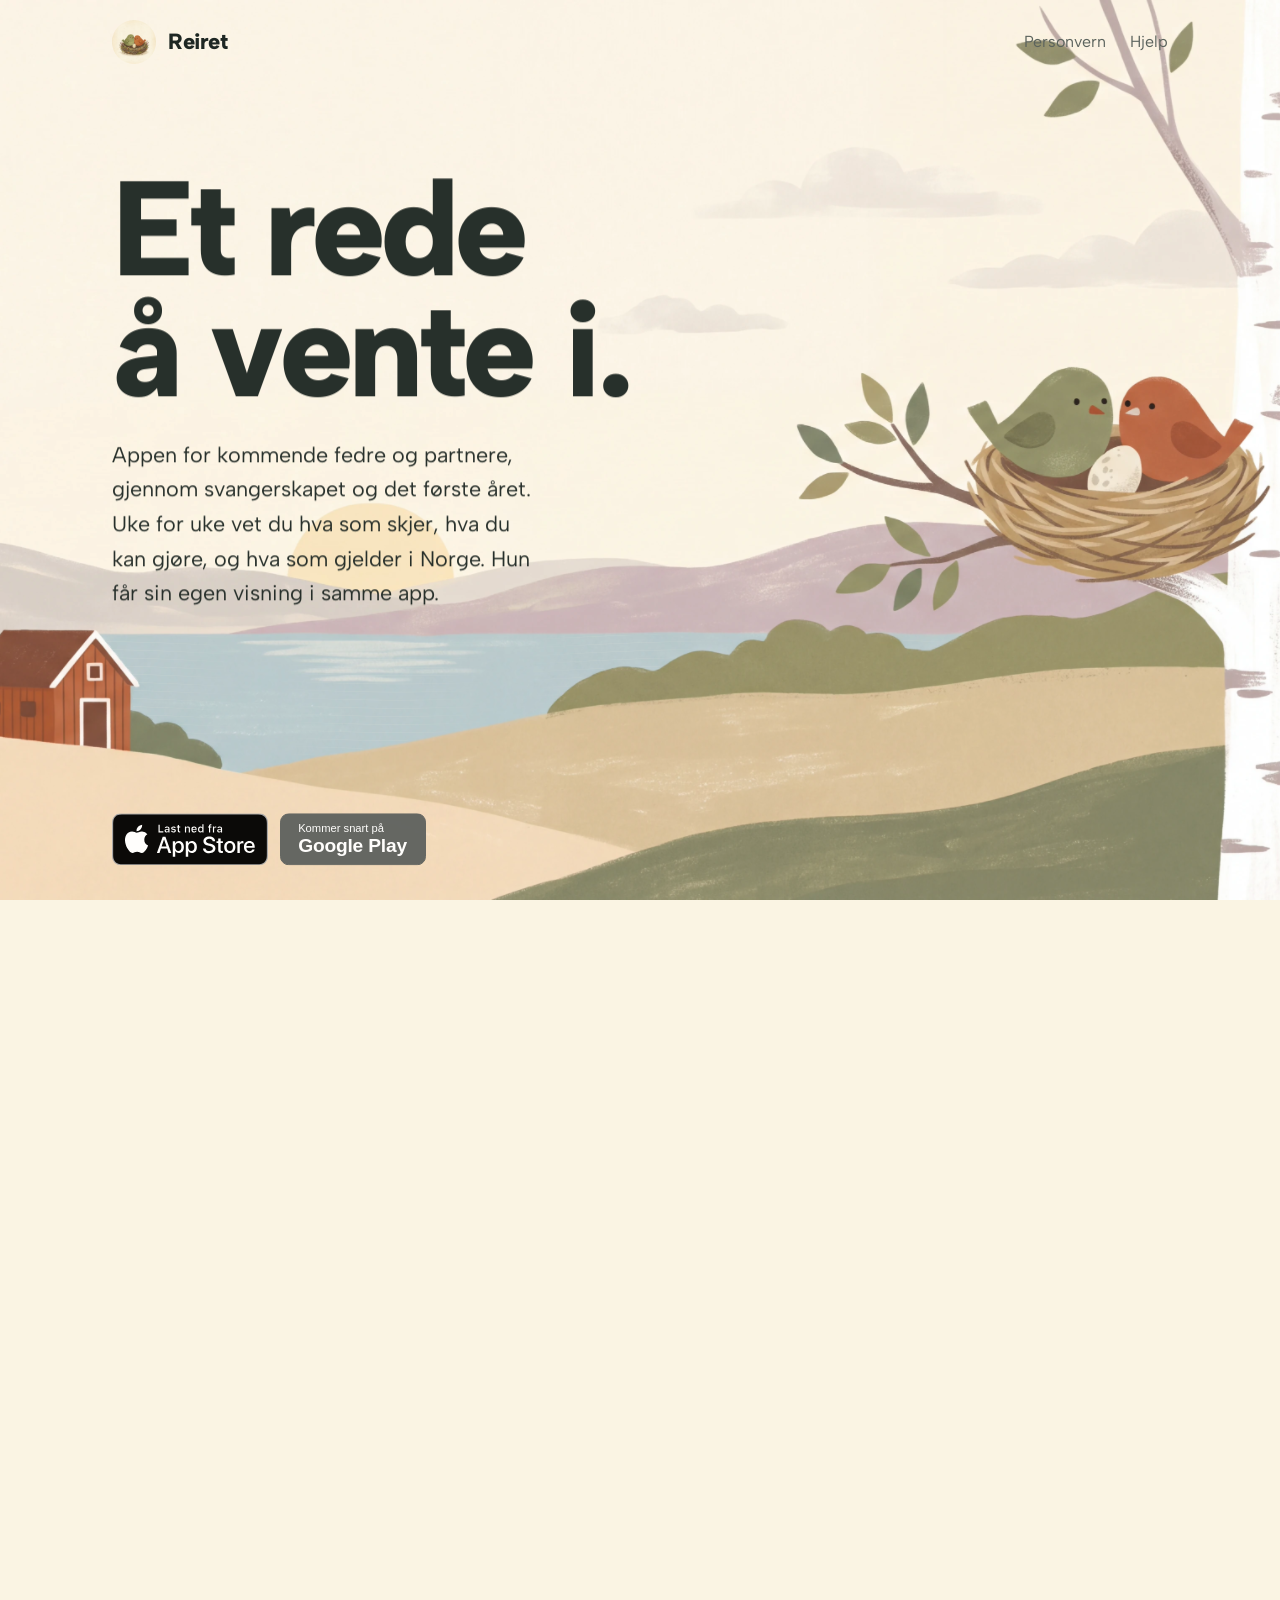
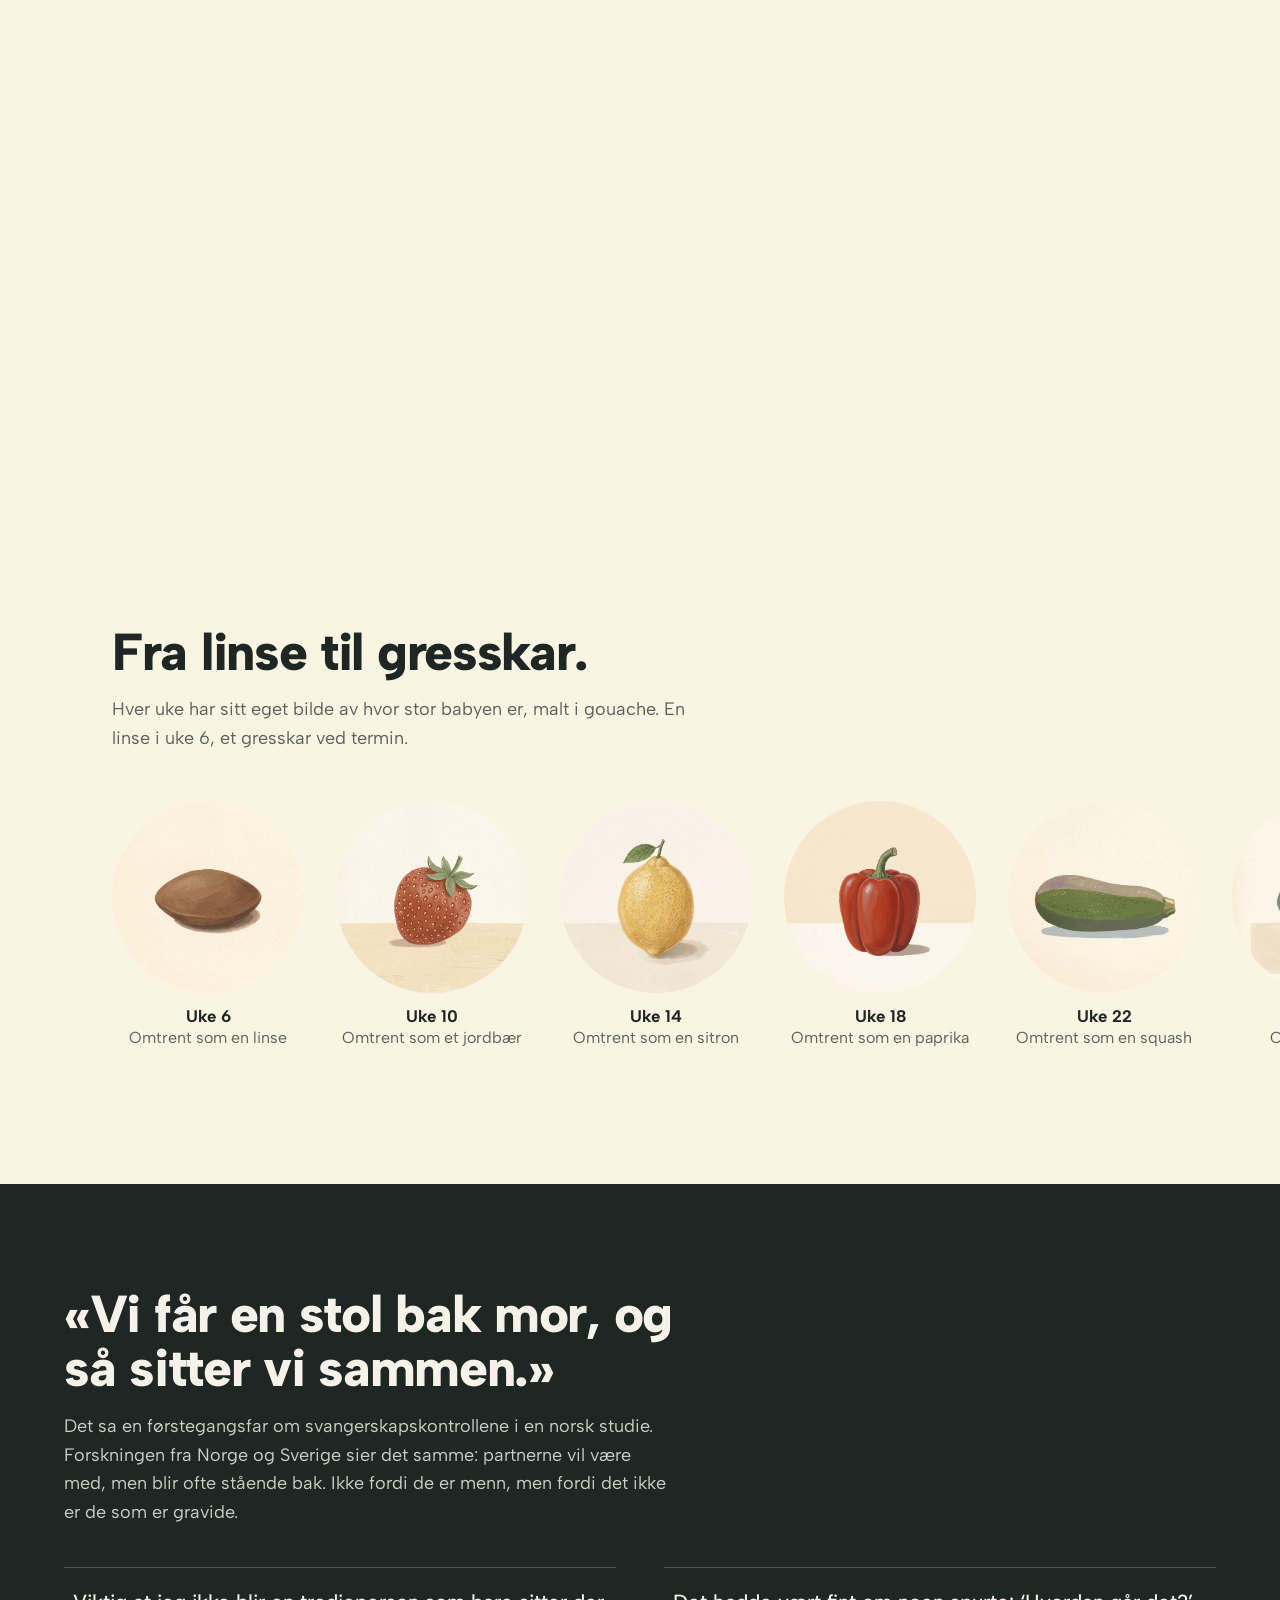
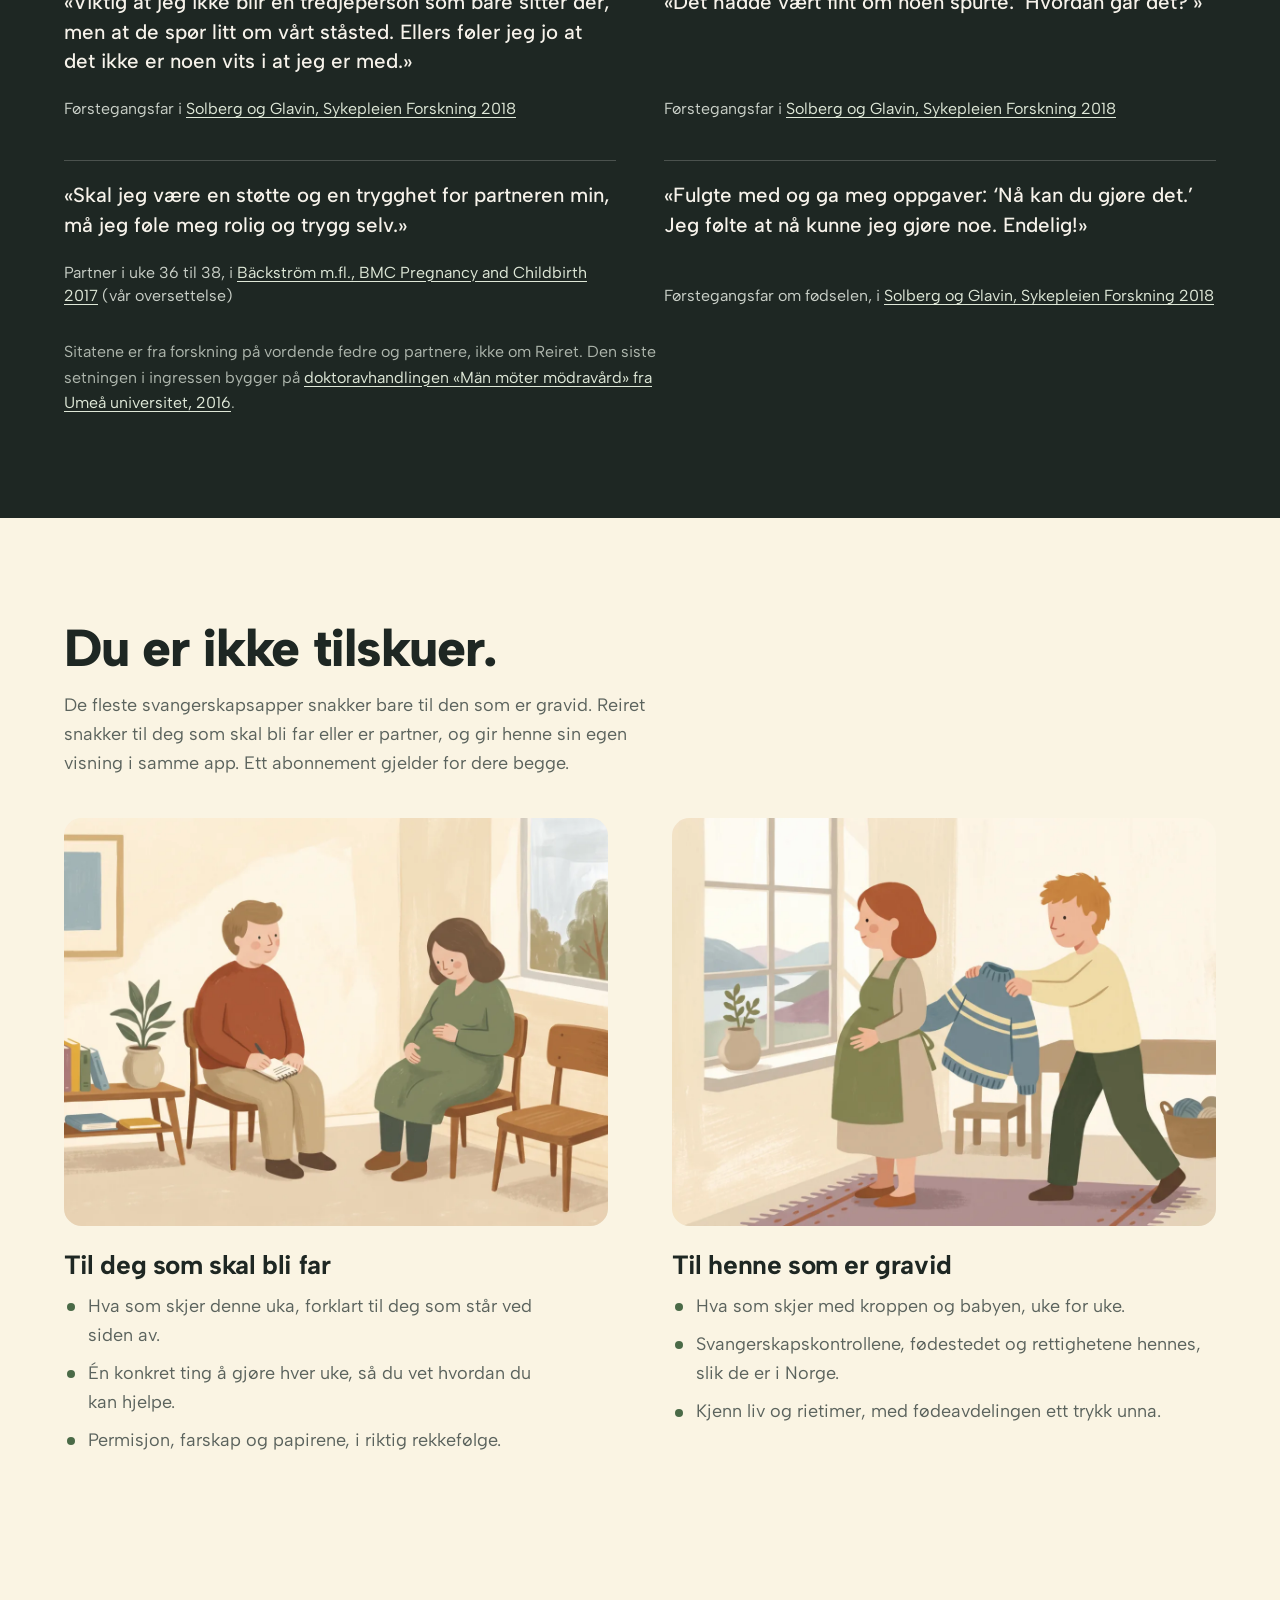
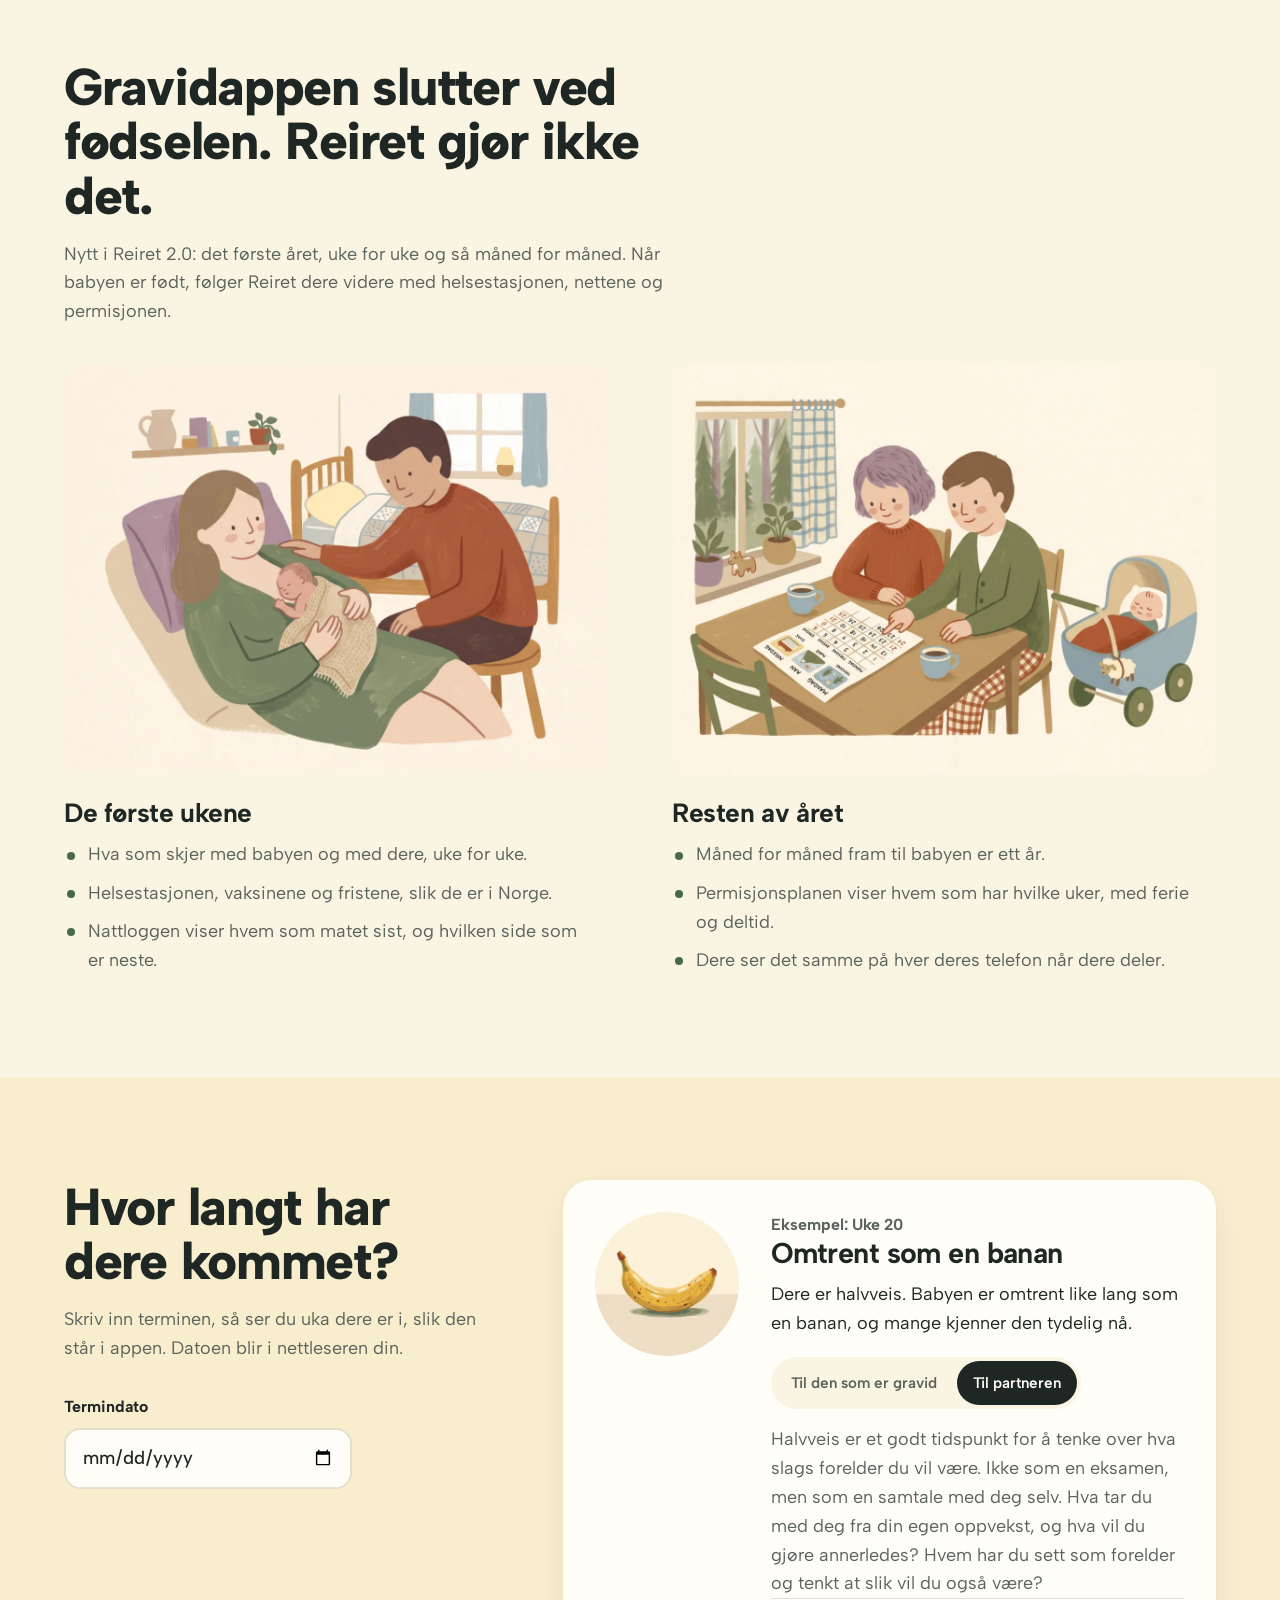
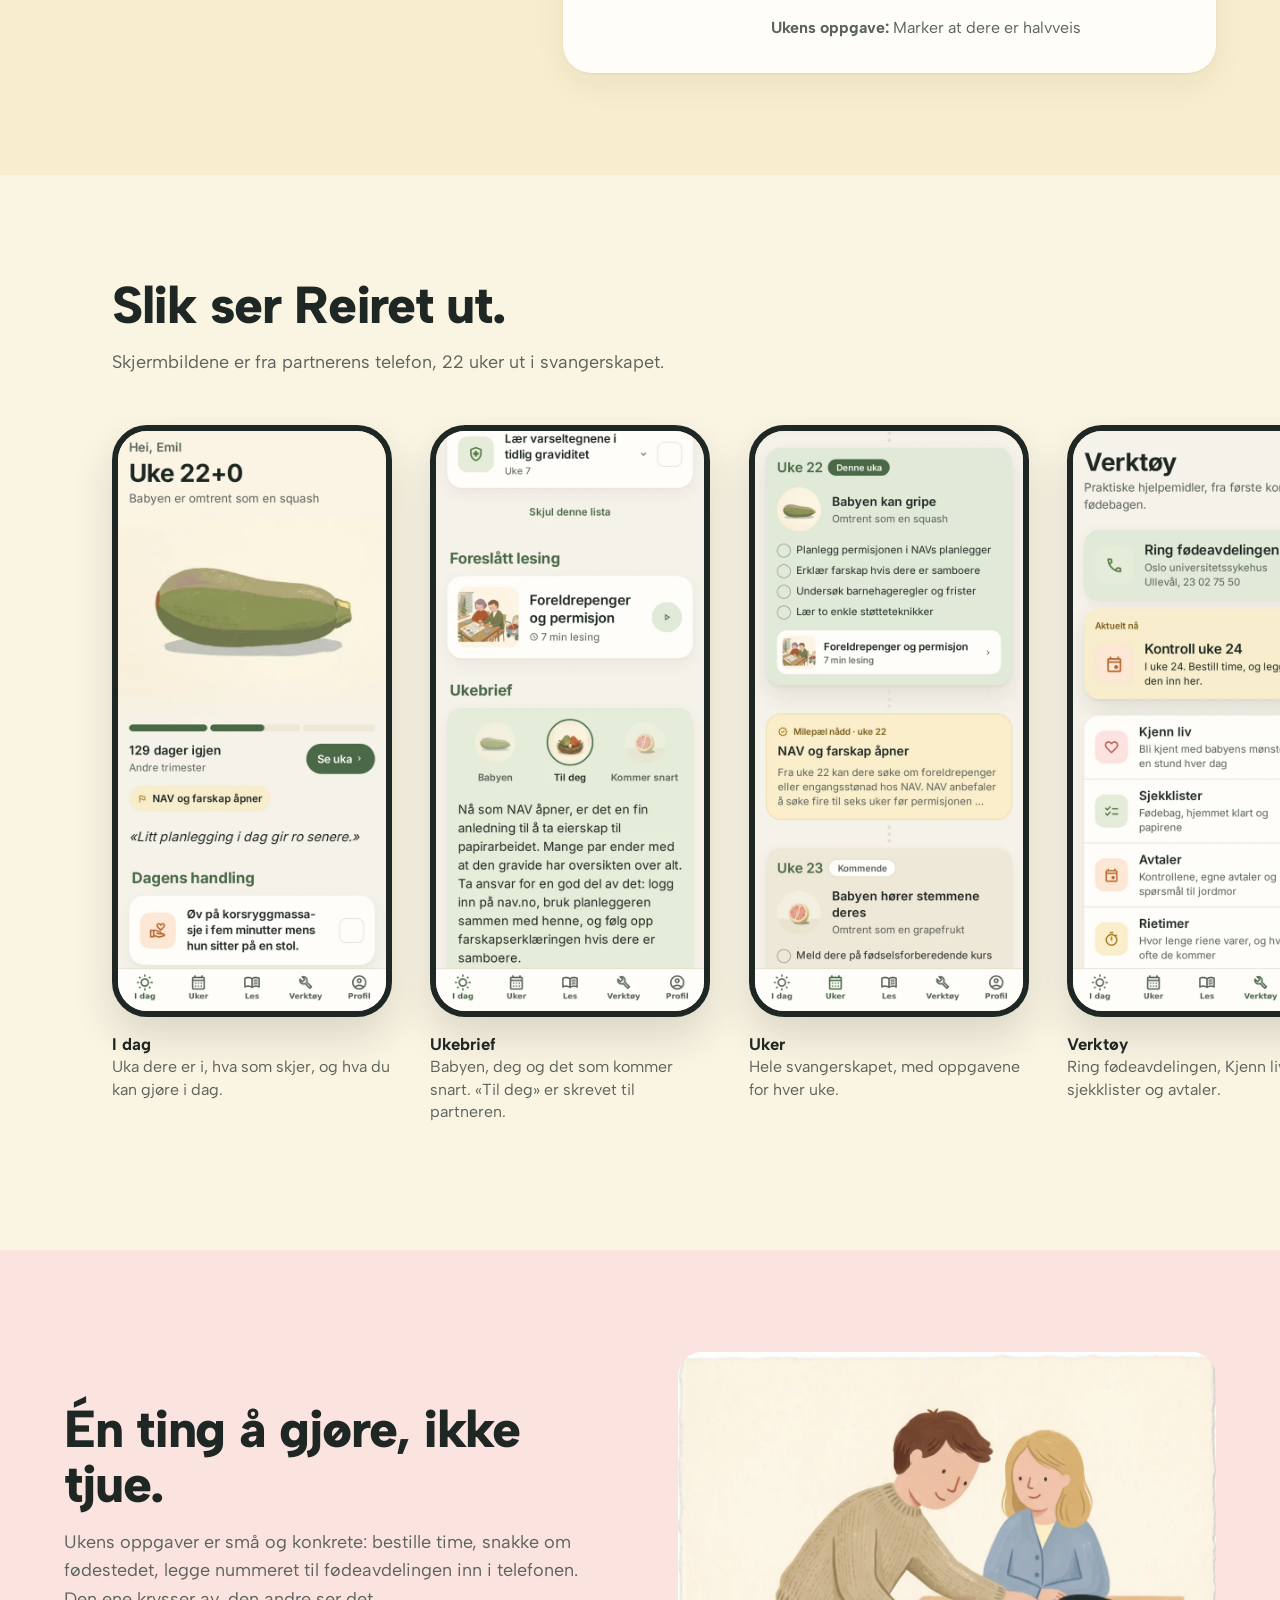
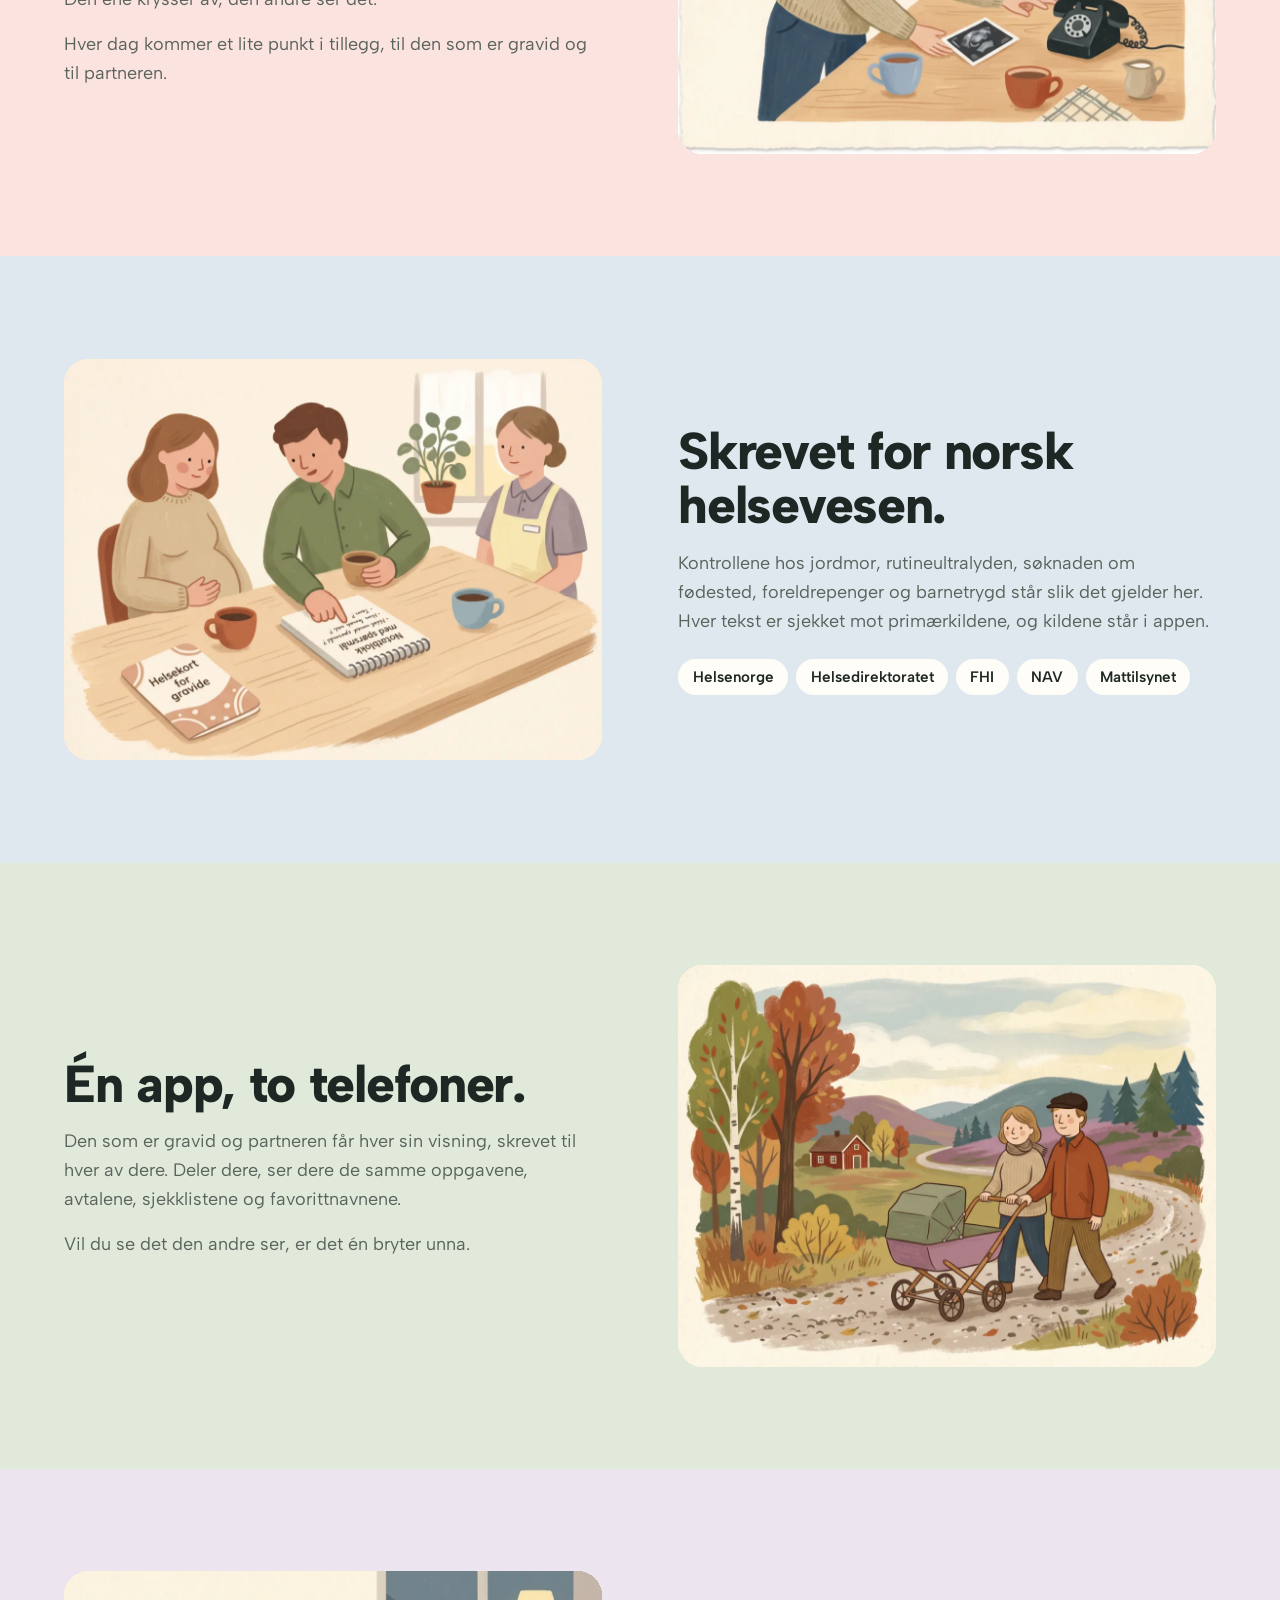
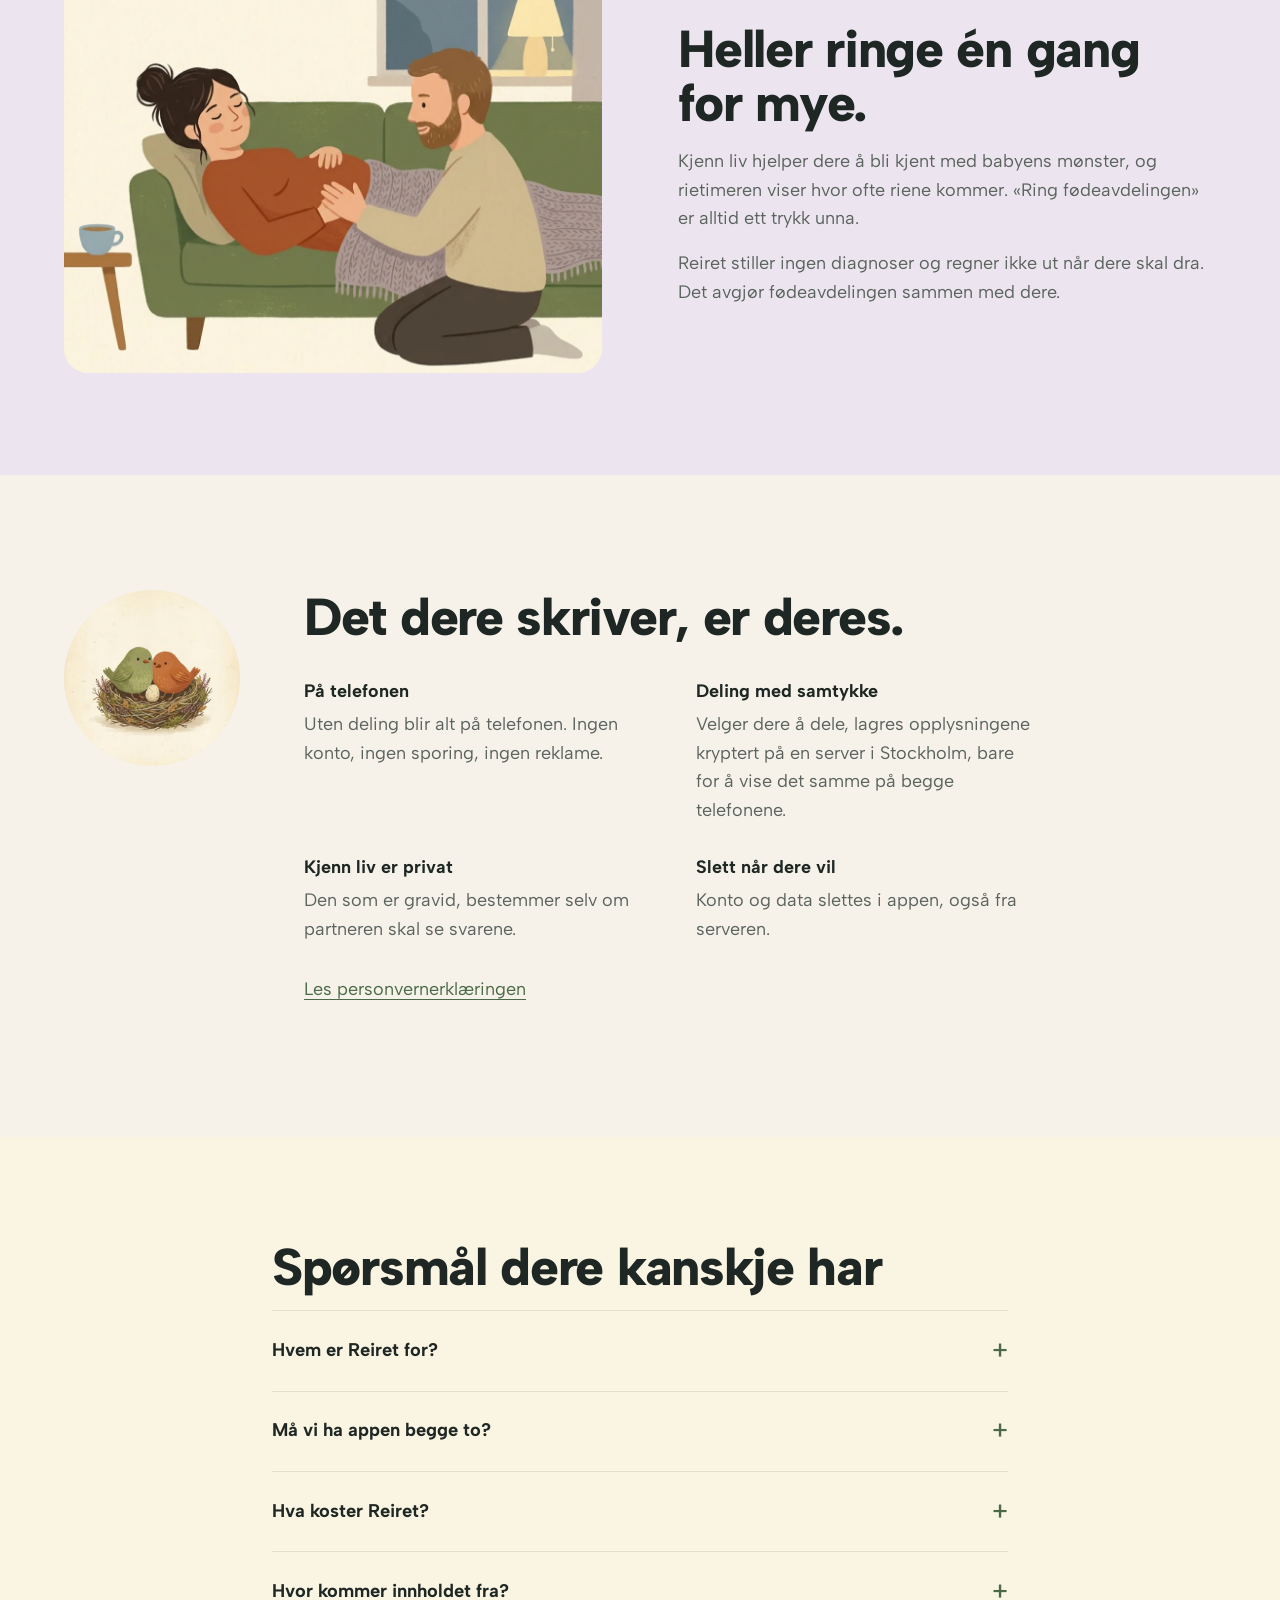
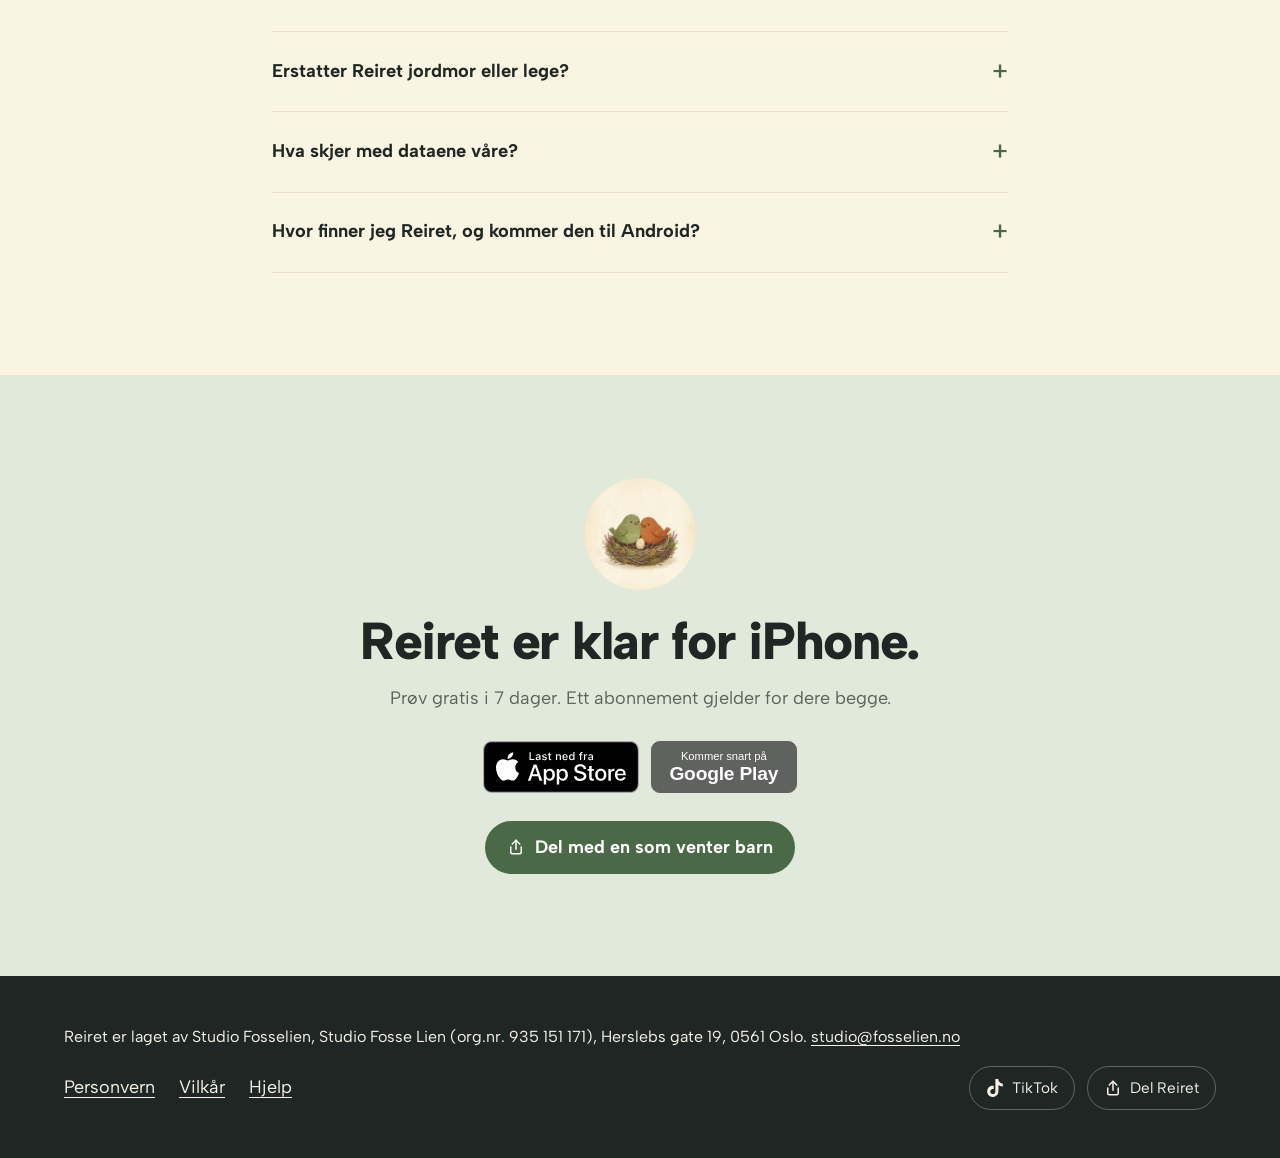
==== commit 1ee4c5ef: "Publiser nettsiden 2026-10-15" ====
--- a/index.html
+++ b/index.html
@@ -45,7 +45,7 @@
         <h1 id="helt-tittel" aria-label="Et rede å vente i."><span aria-hidden="true"><span class="linje"><span class="ord"><span style="--i:0">E</span><span style="--i:1">t</span></span> <span class="ord"><span style="--i:2">r</span><span style="--i:3">e</span><span style="--i:4">d</span><span style="--i:5">e</span></span></span> <span class="linje"><span class="ord"><span style="--i:6">å</span></span> <span class="ord"><span style="--i:7">v</span><span style="--i:8">e</span><span style="--i:9">n</span><span style="--i:10">t</span><span style="--i:11">e</span></span> <span class="ord"><span style="--i:12">i</span><span style="--i:13">.</span></span></span></span></h1>
         <p class="ingress vis">Appen for kommende fedre og partnere, gjennom svangerskapet og det første året. Uke for uke vet du hva som skjer, hva du kan gjøre, og hva som gjelder i Norge. Hun får sin egen visning i samme app.</p>
       </div>
-      <p class="hent vis vis-2"><a class="app-store" href="https://apps.apple.com/no/app/reiret/id6817496337"><img src="/bilder/app-store.svg" width="120" height="40" alt="Last ned fra App Store"></a></p>
+      <p class="hent vis vis-2"><a class="app-store" href="https://apps.apple.com/no/app/reiret/id6817496337"><img src="/bilder/app-store.svg" width="120" height="40" alt="Last ned fra App Store"></a><span class="merke-play snart"><small>Kommer snart på</small><b>Google Play</b></span></p>
     </div>
   </section>
 
@@ -264,7 +264,7 @@
       <img src="/bilder/maskot.webp" alt="" width="480" height="480" loading="lazy">
       <h2 id="slutt-tittel">Reiret er klar for iPhone.</h2>
       <p>Prøv gratis i 7 dager. Ett abonnement gjelder for dere begge.</p>
-      <p class="hent"><a class="app-store" href="https://apps.apple.com/no/app/reiret/id6817496337"><img src="/bilder/app-store.svg" width="120" height="40" alt="Last ned fra App Store"></a></p>
+      <p class="hent"><a class="app-store" href="https://apps.apple.com/no/app/reiret/id6817496337"><img src="/bilder/app-store.svg" width="120" height="40" alt="Last ned fra App Store"></a><span class="merke-play snart"><small>Kommer snart på</small><b>Google Play</b></span></p>
       <button type="button" class="del" data-del hidden><svg viewBox="0 0 24 24" width="18" height="18" aria-hidden="true" focusable="false" fill="none" stroke="currentColor" stroke-width="2" stroke-linecap="round" stroke-linejoin="round"><path d="M12 3v12"/><path d="m7 8 5-5 5 5"/><path d="M5 12v7a2 2 0 0 0 2 2h10a2 2 0 0 0 2-2v-7"/></svg><span aria-live="polite">Del med en som venter barn</span></button>
     </div>
   </section>
--- a/stil.css
+++ b/stil.css
@@ -102,6 +102,17 @@
 .app-store { display: inline-block; line-height: 0; border-radius: 0.75rem; }
 .app-store img { display: block; width: auto; height: 3.25rem; }
 .app-store:focus-visible { outline: 3px solid var(--mose); outline-offset: 4px; }
+.hent { display: flex; flex-wrap: wrap; align-items: center; gap: 0.75rem; }
+/* Google Play i samme høyde og form som Apples merke. «Kommer snart» er dempet og uten lenke. */
+.merke-play {
+  display: inline-flex; flex-direction: column; justify-content: center; height: 3.25rem;
+  padding: 0 1.1rem; border: 1px solid #a6a6a6; border-radius: 0.55rem; background: #000; color: #fff;
+  font-family: -apple-system, 'Segoe UI', Roboto, sans-serif; line-height: 1.1; text-decoration: none;
+}
+.merke-play small { font-size: 0.7rem; }
+.merke-play b { font-size: 1.2rem; font-weight: 600; letter-spacing: -0.01em; }
+.merke-play.snart { background: #5f625f; border-color: #5f625f; }
+.merke-play:focus-visible { outline: 3px solid var(--mose); outline-offset: 4px; }
 
 .ingress { font-size: clamp(1.15rem, 1.8vw, 1.35rem); color: var(--dempet); max-width: 30rem; margin: 0 0 2rem; }
 
@@ -205,7 +216,7 @@
 .slutt { background: var(--mose-lys); padding: clamp(4rem, 8vw, 6.5rem) var(--kant); text-align: center; }
 .slutt img { width: 7rem; height: 7rem; border-radius: 50%; margin: 0 auto 1.5rem; }
 .slutt p { color: var(--dempet); margin: 0; }
-.slutt .hent { margin-top: 1.75rem; }
+.slutt .hent { margin-top: 1.75rem; justify-content: center; }
 .slutt .app-store img { width: auto; height: 3.25rem; border-radius: 0; margin: 0; }
 
 /* Fortellingen: bilde og tekst vekselvis, hver del i sin egen tone. */
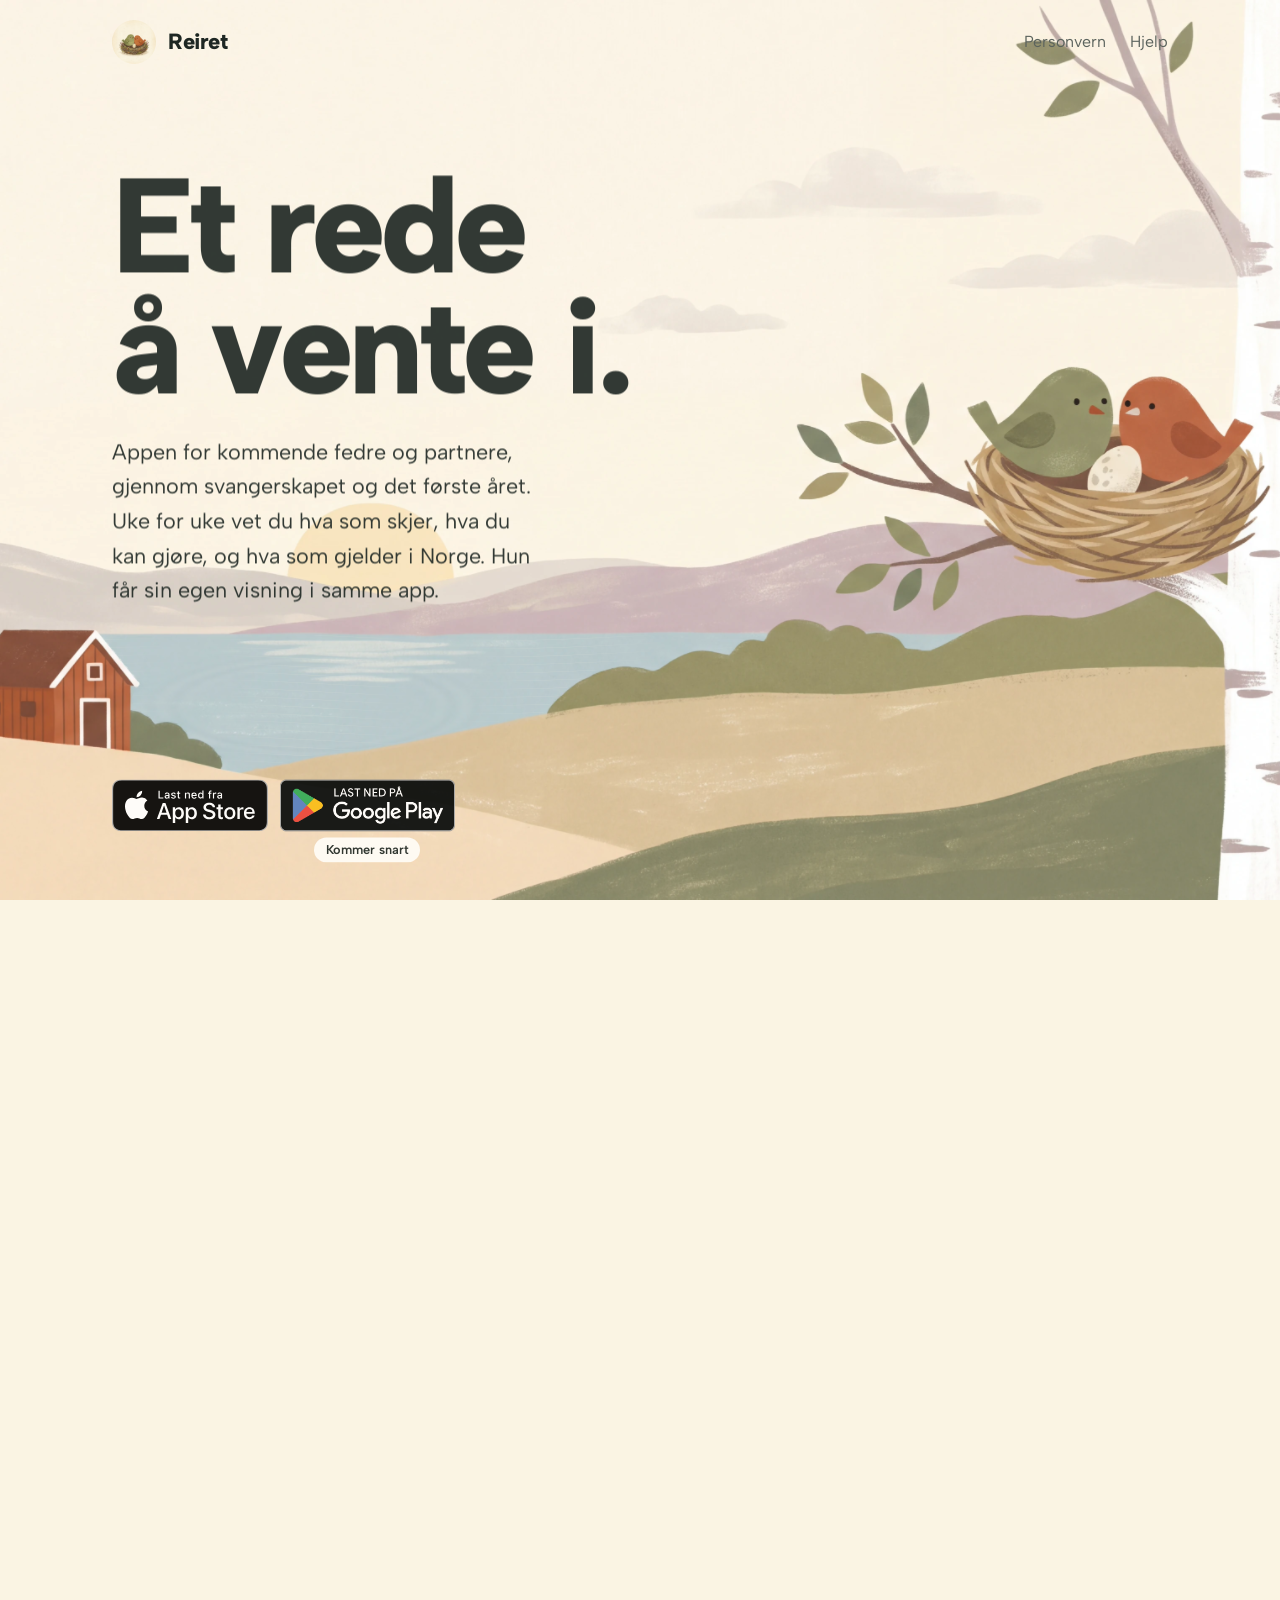
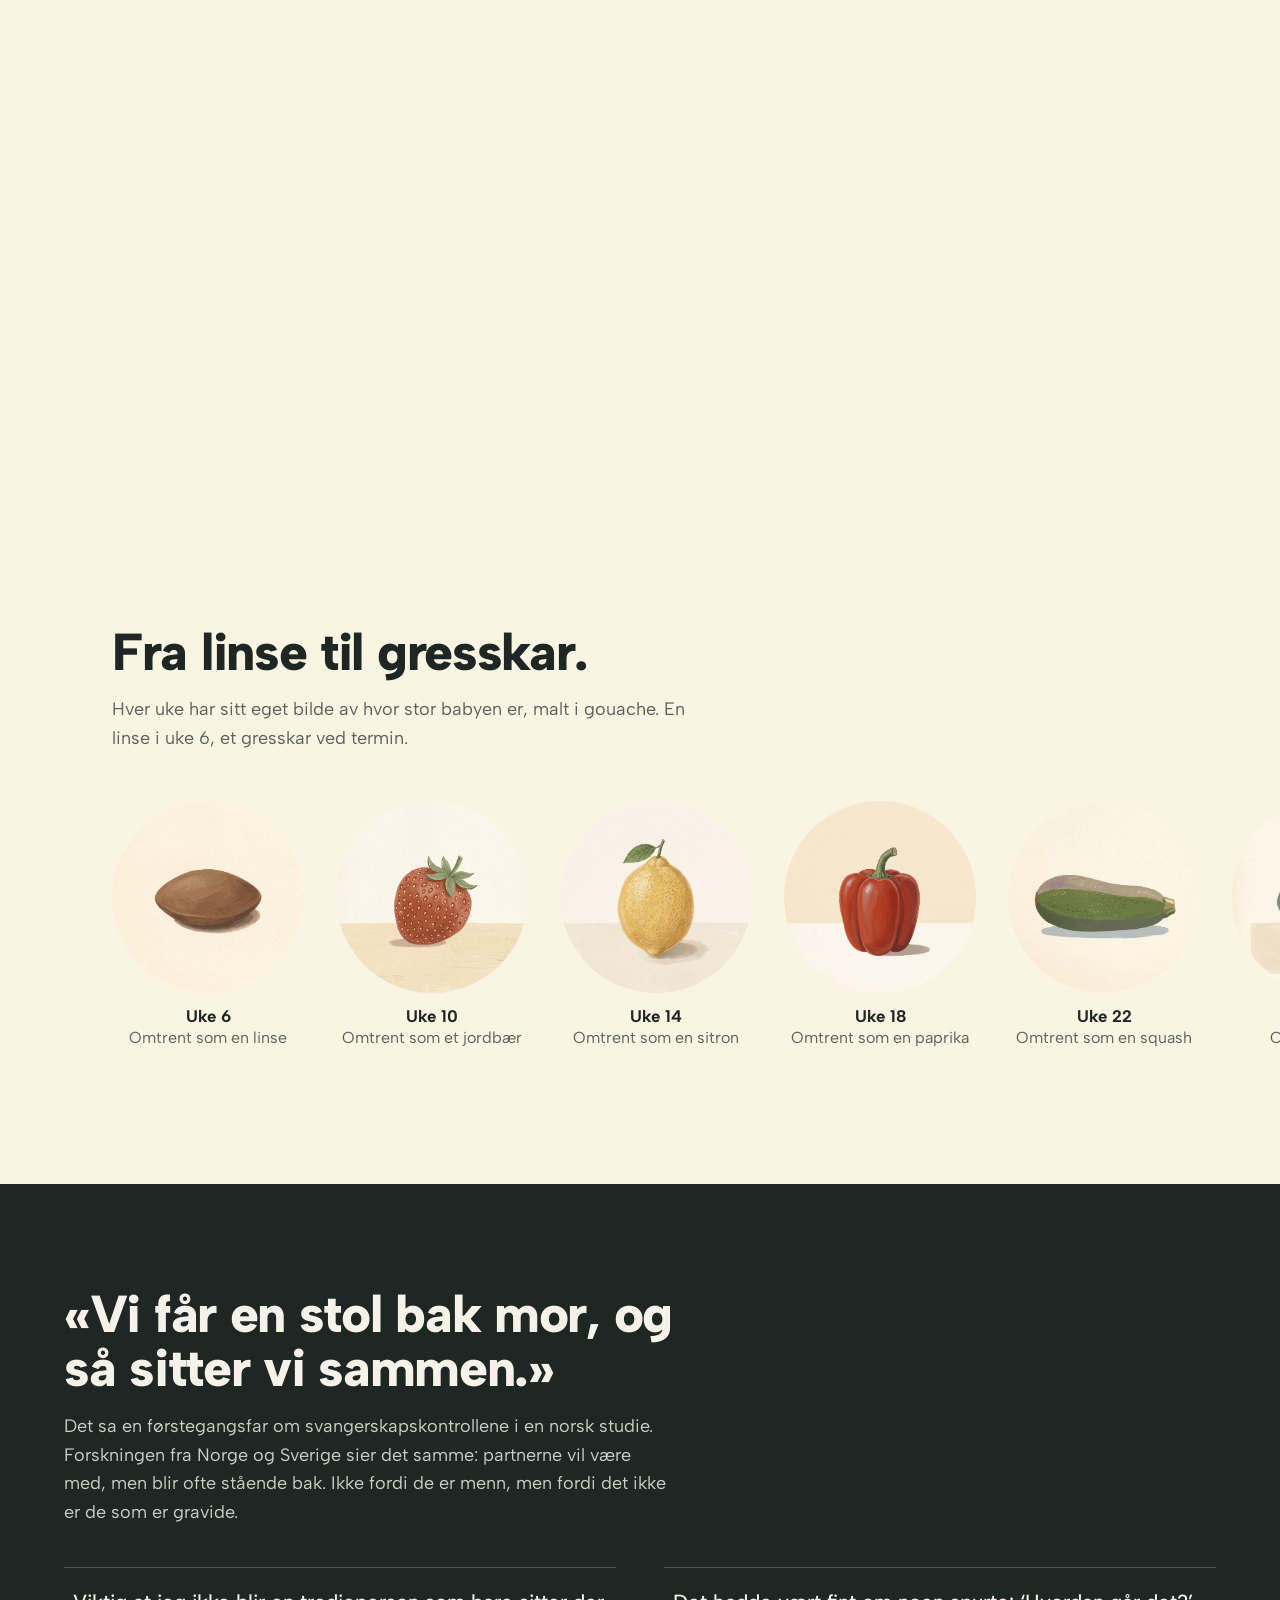
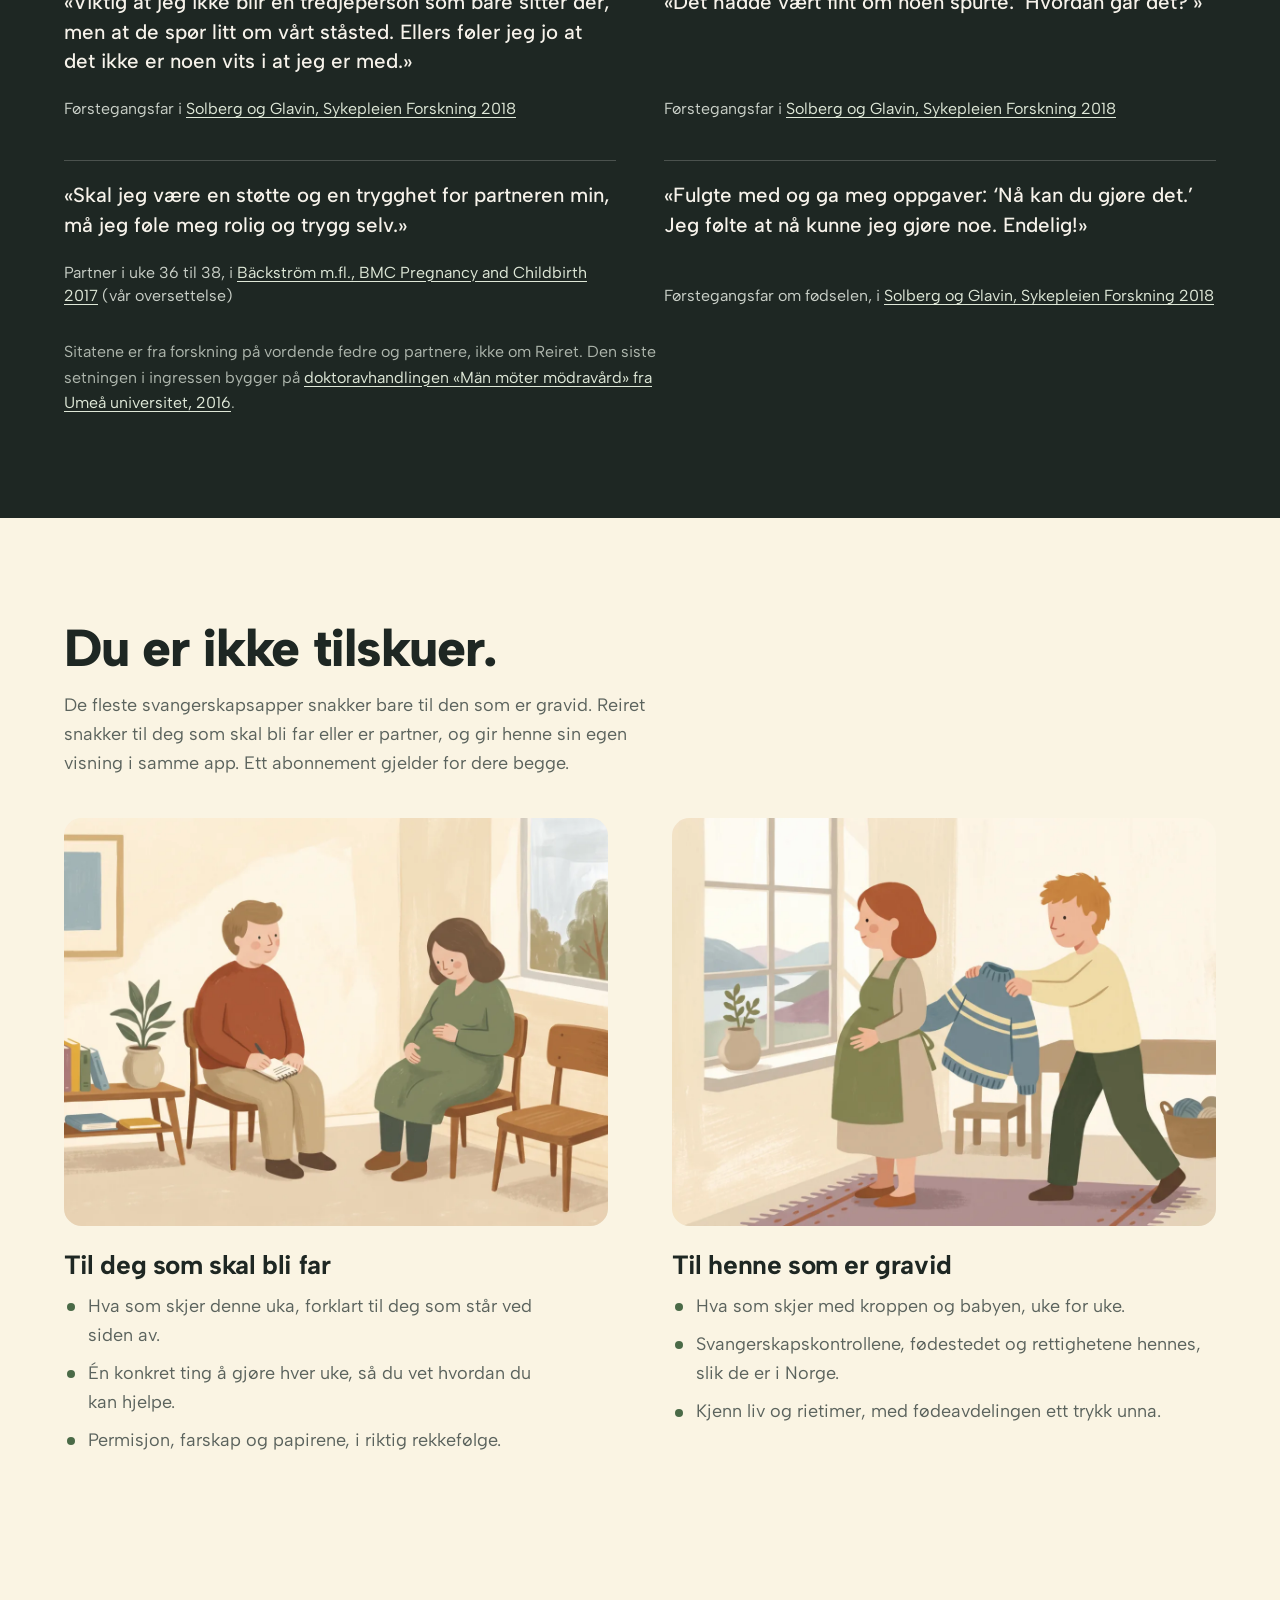
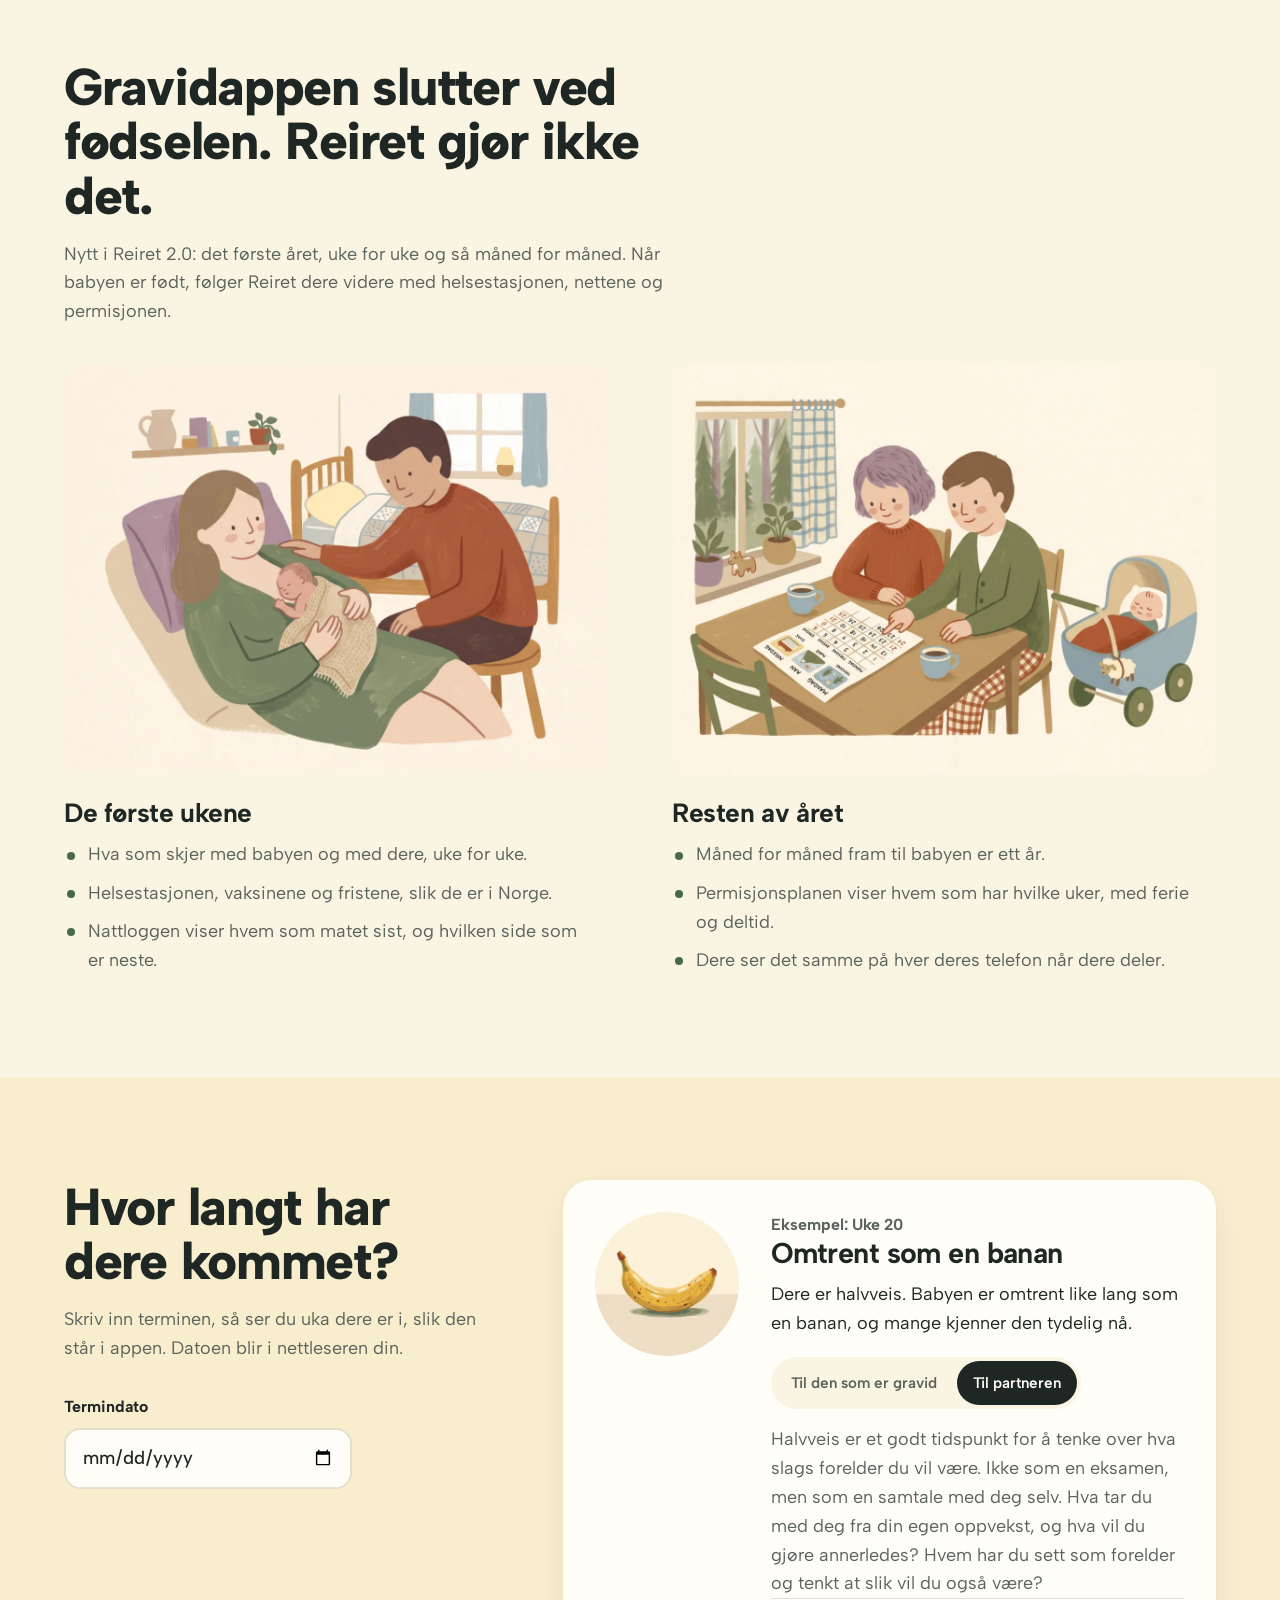
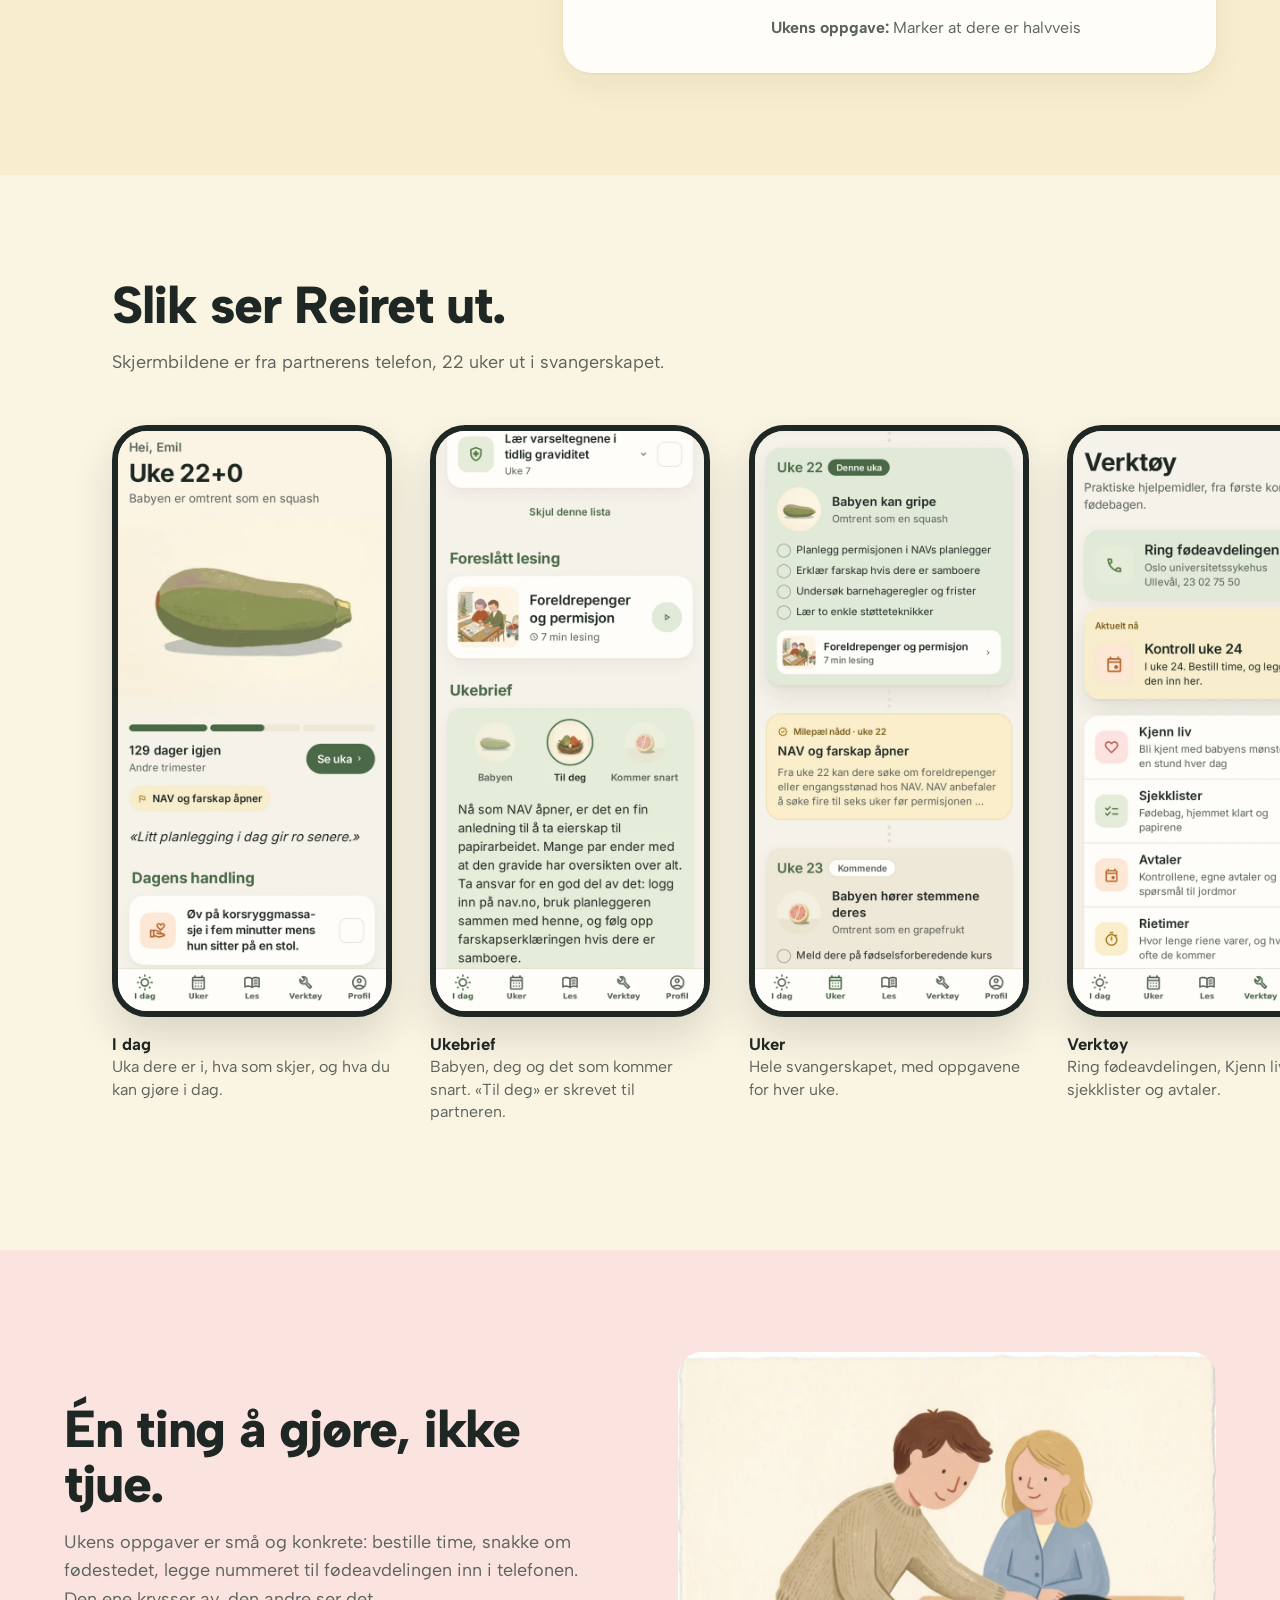
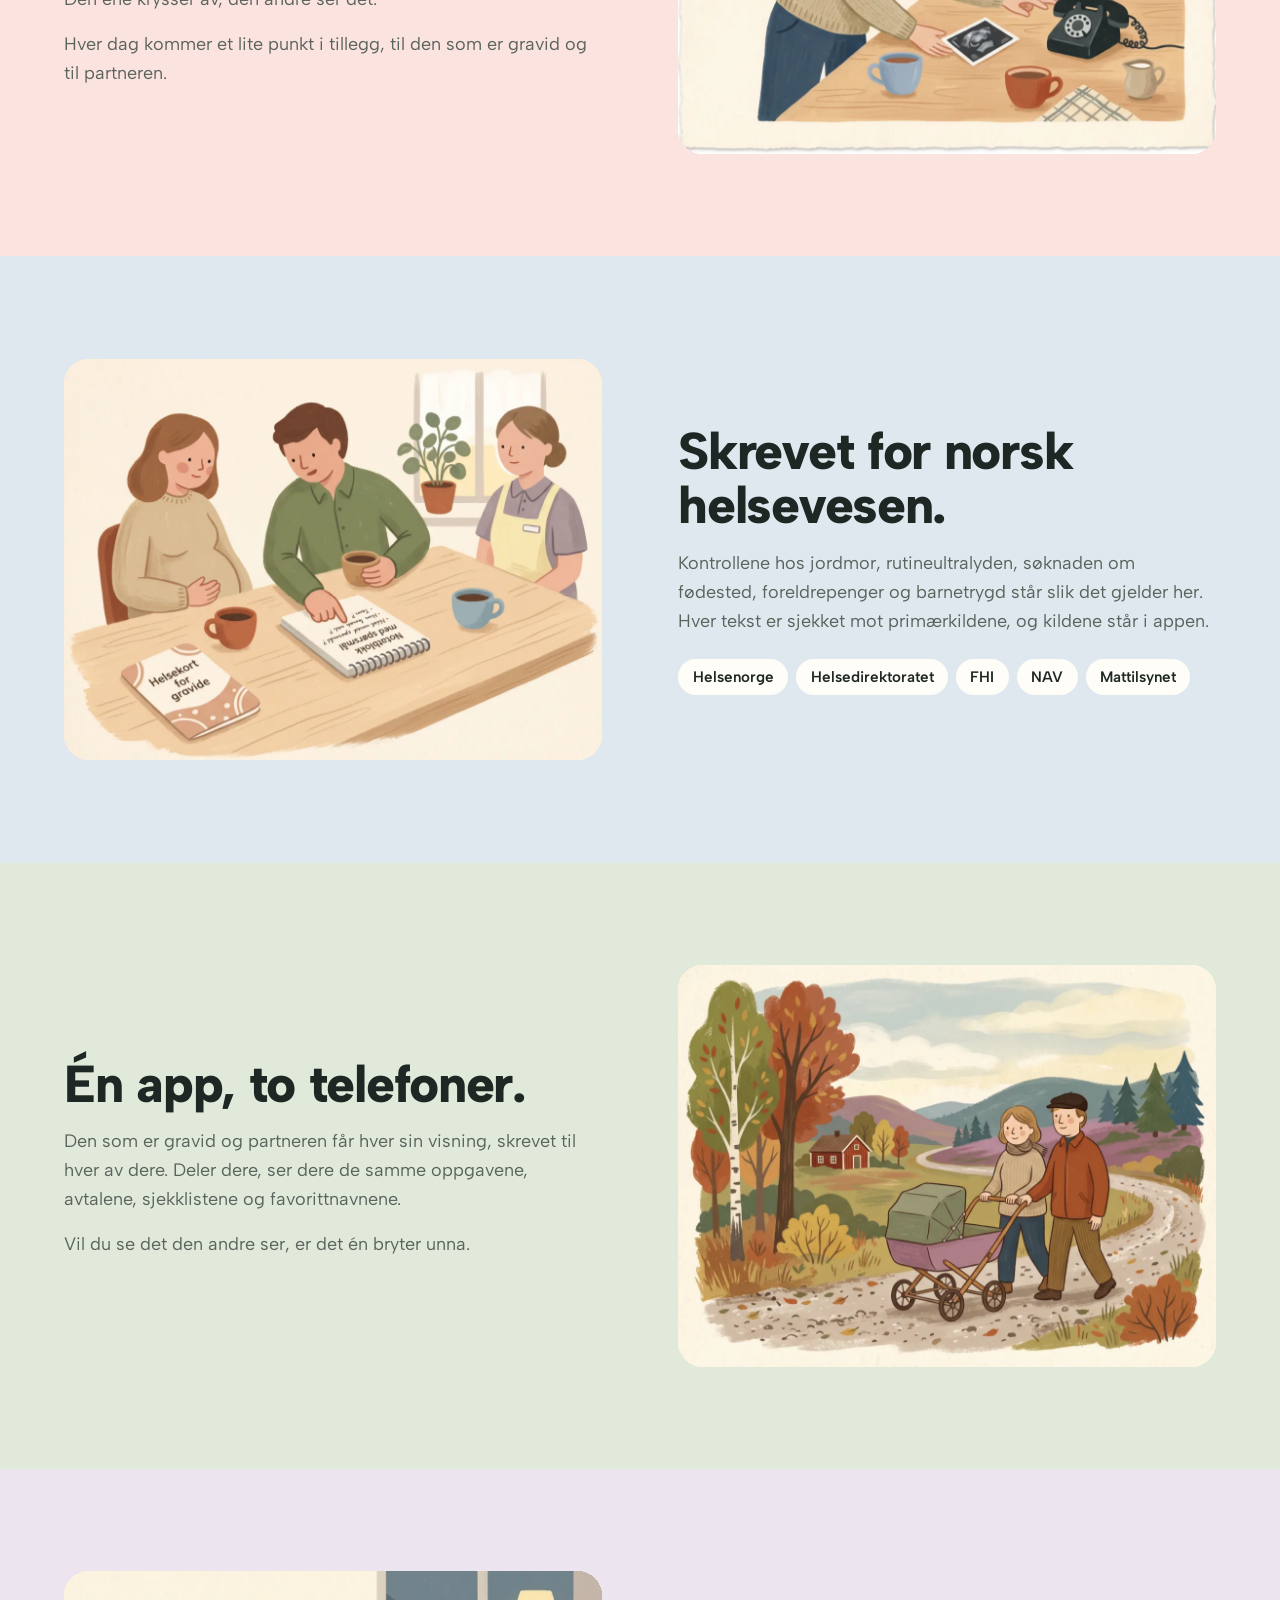
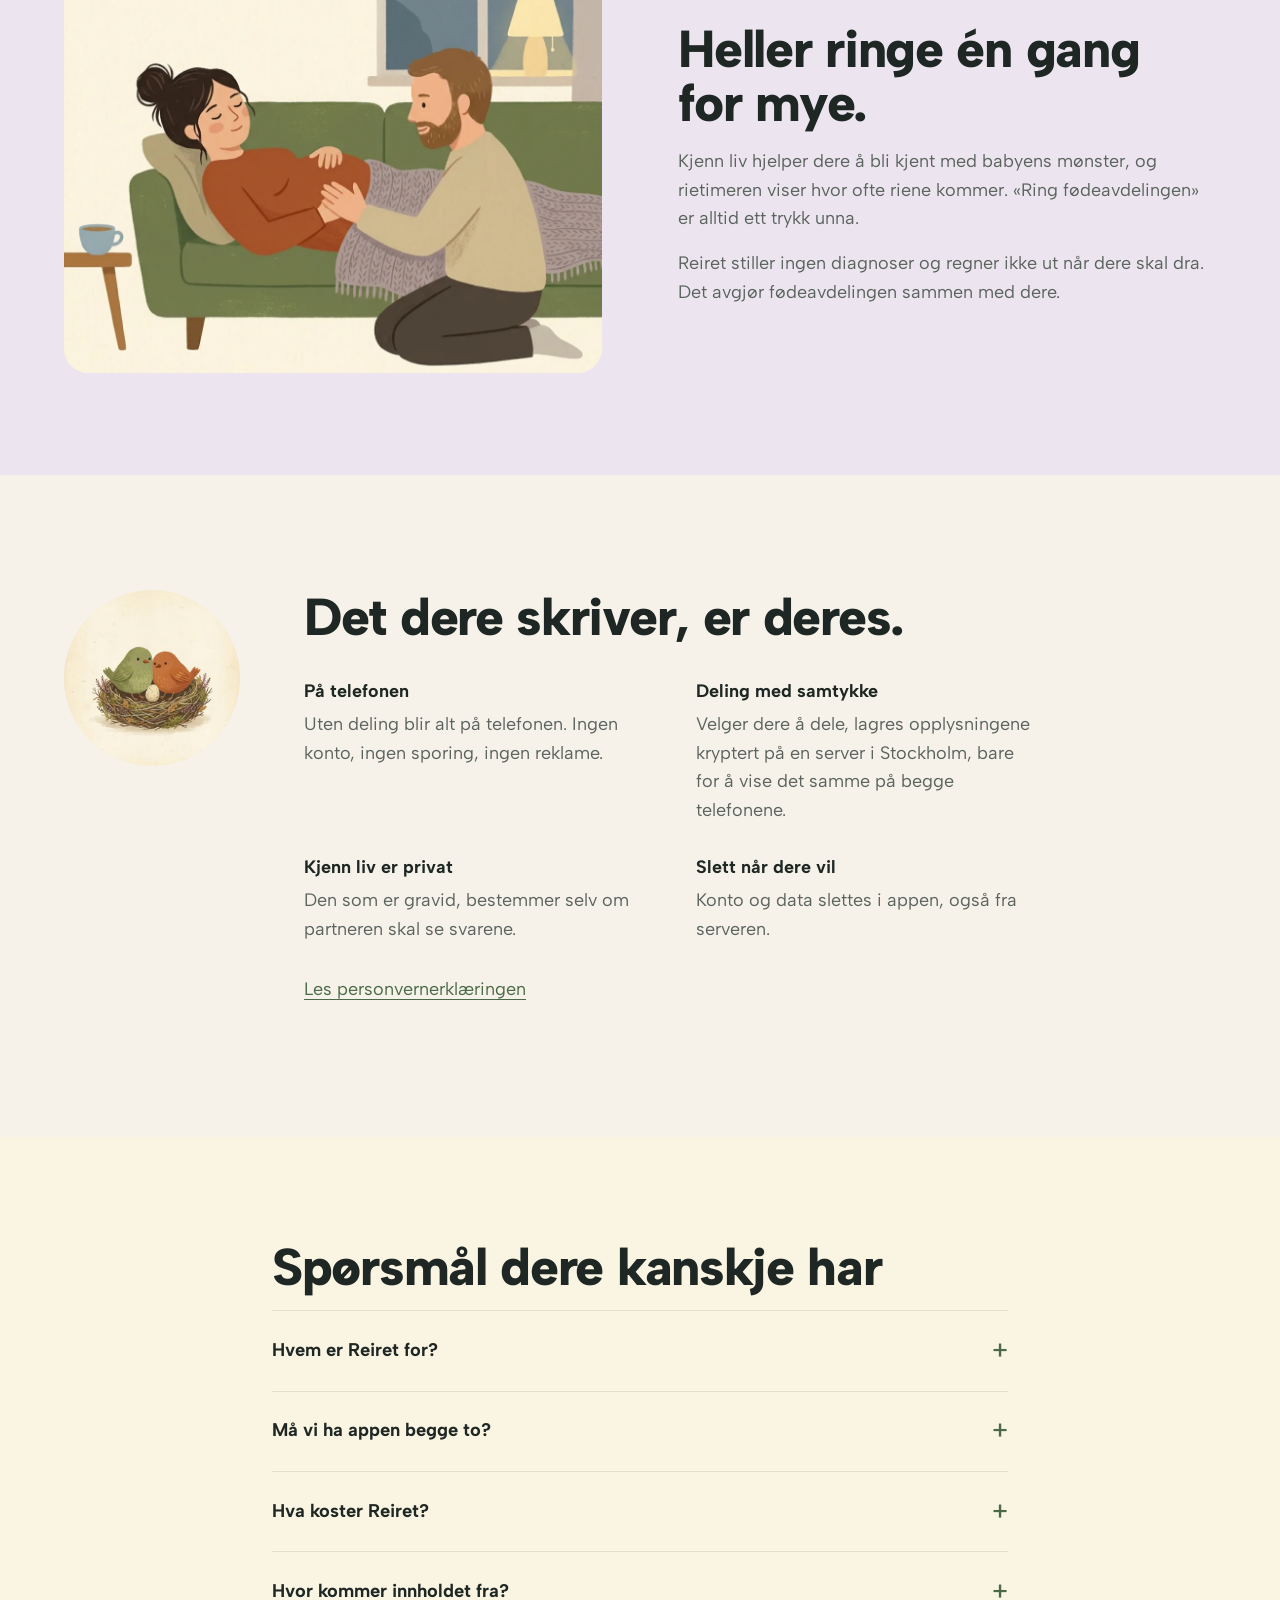
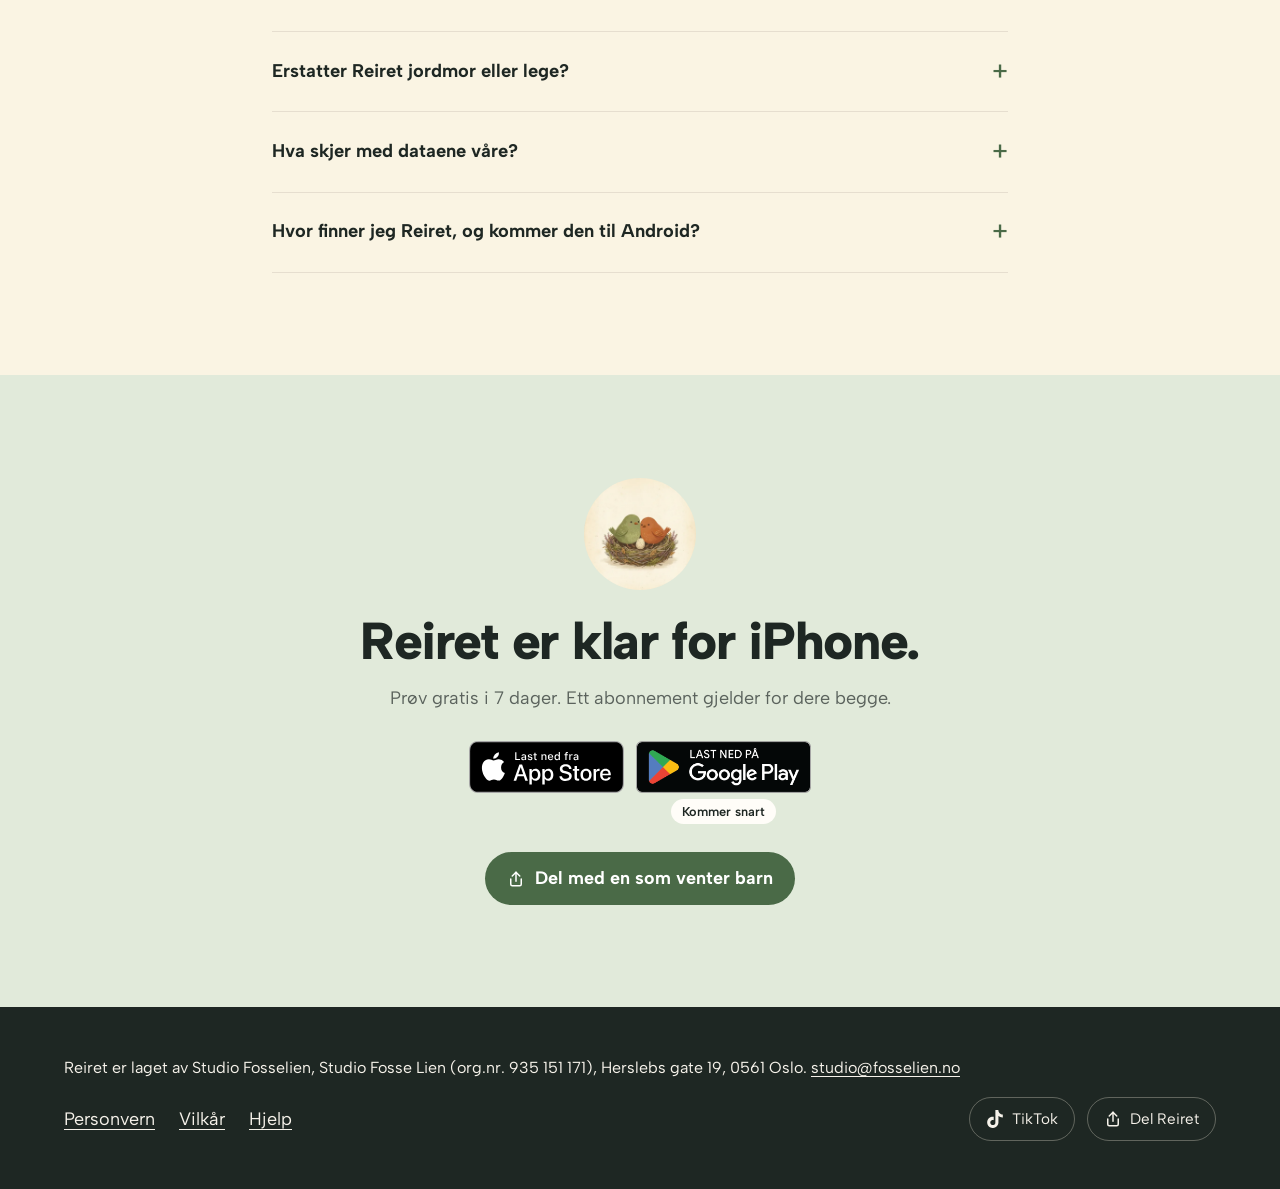
==== commit 30744a79: "Publiser nettsiden 2026-10-15" ====
--- a/index.html
+++ b/index.html
@@ -45,7 +45,7 @@
         <h1 id="helt-tittel" aria-label="Et rede å vente i."><span aria-hidden="true"><span class="linje"><span class="ord"><span style="--i:0">E</span><span style="--i:1">t</span></span> <span class="ord"><span style="--i:2">r</span><span style="--i:3">e</span><span style="--i:4">d</span><span style="--i:5">e</span></span></span> <span class="linje"><span class="ord"><span style="--i:6">å</span></span> <span class="ord"><span style="--i:7">v</span><span style="--i:8">e</span><span style="--i:9">n</span><span style="--i:10">t</span><span style="--i:11">e</span></span> <span class="ord"><span style="--i:12">i</span><span style="--i:13">.</span></span></span></span></h1>
         <p class="ingress vis">Appen for kommende fedre og partnere, gjennom svangerskapet og det første året. Uke for uke vet du hva som skjer, hva du kan gjøre, og hva som gjelder i Norge. Hun får sin egen visning i samme app.</p>
       </div>
-      <p class="hent vis vis-2"><a class="app-store" href="https://apps.apple.com/no/app/reiret/id6817496337"><img src="/bilder/app-store.svg" width="120" height="40" alt="Last ned fra App Store"></a><span class="merke-play snart"><small>Kommer snart på</small><b>Google Play</b></span></p>
+      <p class="hent vis vis-2"><a class="app-store" href="https://apps.apple.com/no/app/reiret/id6817496337"><img src="/bilder/app-store.svg" width="120" height="40" alt="Last ned fra App Store"></a><span class="merke-play"><img src="/bilder/google-play.png" width="646" height="192" alt="Last ned på Google Play"><small>Kommer snart</small></span></p>
     </div>
   </section>
 
@@ -264,7 +264,7 @@
       <img src="/bilder/maskot.webp" alt="" width="480" height="480" loading="lazy">
       <h2 id="slutt-tittel">Reiret er klar for iPhone.</h2>
       <p>Prøv gratis i 7 dager. Ett abonnement gjelder for dere begge.</p>
-      <p class="hent"><a class="app-store" href="https://apps.apple.com/no/app/reiret/id6817496337"><img src="/bilder/app-store.svg" width="120" height="40" alt="Last ned fra App Store"></a><span class="merke-play snart"><small>Kommer snart på</small><b>Google Play</b></span></p>
+      <p class="hent"><a class="app-store" href="https://apps.apple.com/no/app/reiret/id6817496337"><img src="/bilder/app-store.svg" width="120" height="40" alt="Last ned fra App Store"></a><span class="merke-play"><img src="/bilder/google-play.png" width="646" height="192" alt="Last ned på Google Play"><small>Kommer snart</small></span></p>
       <button type="button" class="del" data-del hidden><svg viewBox="0 0 24 24" width="18" height="18" aria-hidden="true" focusable="false" fill="none" stroke="currentColor" stroke-width="2" stroke-linecap="round" stroke-linejoin="round"><path d="M12 3v12"/><path d="m7 8 5-5 5 5"/><path d="M5 12v7a2 2 0 0 0 2 2h10a2 2 0 0 0 2-2v-7"/></svg><span aria-live="polite">Del med en som venter barn</span></button>
     </div>
   </section>
--- a/stil.css
+++ b/stil.css
@@ -103,15 +103,14 @@
 .app-store img { display: block; width: auto; height: 3.25rem; }
 .app-store:focus-visible { outline: 3px solid var(--mose); outline-offset: 4px; }
 .hent { display: flex; flex-wrap: wrap; align-items: center; gap: 0.75rem; }
-/* Google Play i samme høyde og form som Apples merke. «Kommer snart» er dempet og uten lenke. */
-.merke-play {
-  display: inline-flex; flex-direction: column; justify-content: center; height: 3.25rem;
-  padding: 0 1.1rem; border: 1px solid #a6a6a6; border-radius: 0.55rem; background: #000; color: #fff;
-  font-family: -apple-system, 'Segoe UI', Roboto, sans-serif; line-height: 1.1; text-decoration: none;
-}
-.merke-play small { font-size: 0.7rem; }
-.merke-play b { font-size: 1.2rem; font-weight: 600; letter-spacing: -0.01em; }
-.merke-play.snart { background: #5f625f; border-color: #5f625f; }
+/* Googles merke i samme høyde som Apples, uendret. «Kommer snart» står under, ikke oppå. */
+.hent { align-items: flex-start; }
+.merke-play { display: inline-flex; flex-direction: column; align-items: center; gap: 0.4rem; line-height: 0; border-radius: 0.75rem; }
+.merke-play img { display: block; width: auto; height: 3.25rem; }
+.merke-play small {
+  padding: 0.3rem 0.7rem; border-radius: 999px; background: var(--flate); color: var(--tekst);
+  font-size: 0.8rem; font-weight: 600; line-height: 1.2;
+}
 .merke-play:focus-visible { outline: 3px solid var(--mose); outline-offset: 4px; }
 
 .ingress { font-size: clamp(1.15rem, 1.8vw, 1.35rem); color: var(--dempet); max-width: 30rem; margin: 0 0 2rem; }
@@ -217,7 +216,7 @@
 .slutt img { width: 7rem; height: 7rem; border-radius: 50%; margin: 0 auto 1.5rem; }
 .slutt p { color: var(--dempet); margin: 0; }
 .slutt .hent { margin-top: 1.75rem; justify-content: center; }
-.slutt .app-store img { width: auto; height: 3.25rem; border-radius: 0; margin: 0; }
+.slutt .app-store img, .slutt .merke-play img { width: auto; height: 3.25rem; border-radius: 0; margin: 0; }
 
 /* Fortellingen: bilde og tekst vekselvis, hver del i sin egen tone. */
 .del { padding: clamp(3.5rem, 8vw, 7rem) var(--kant); }
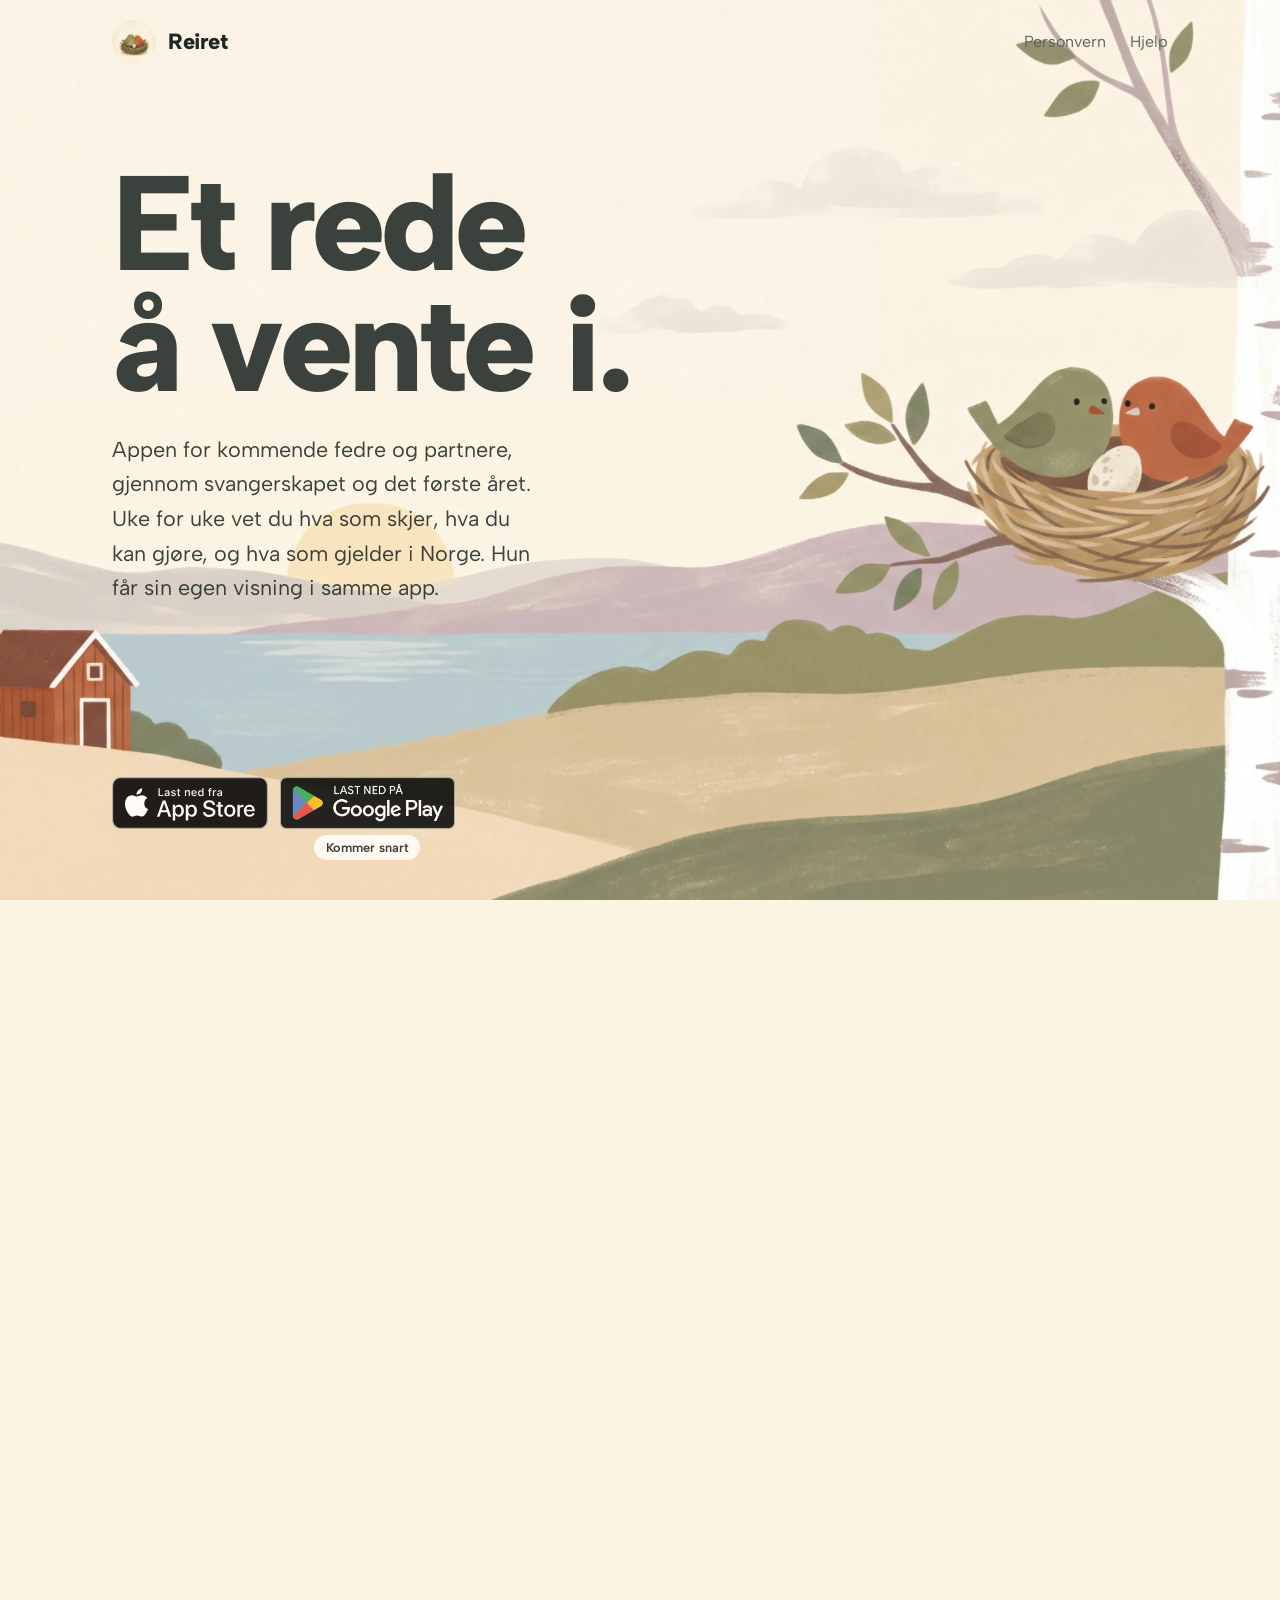
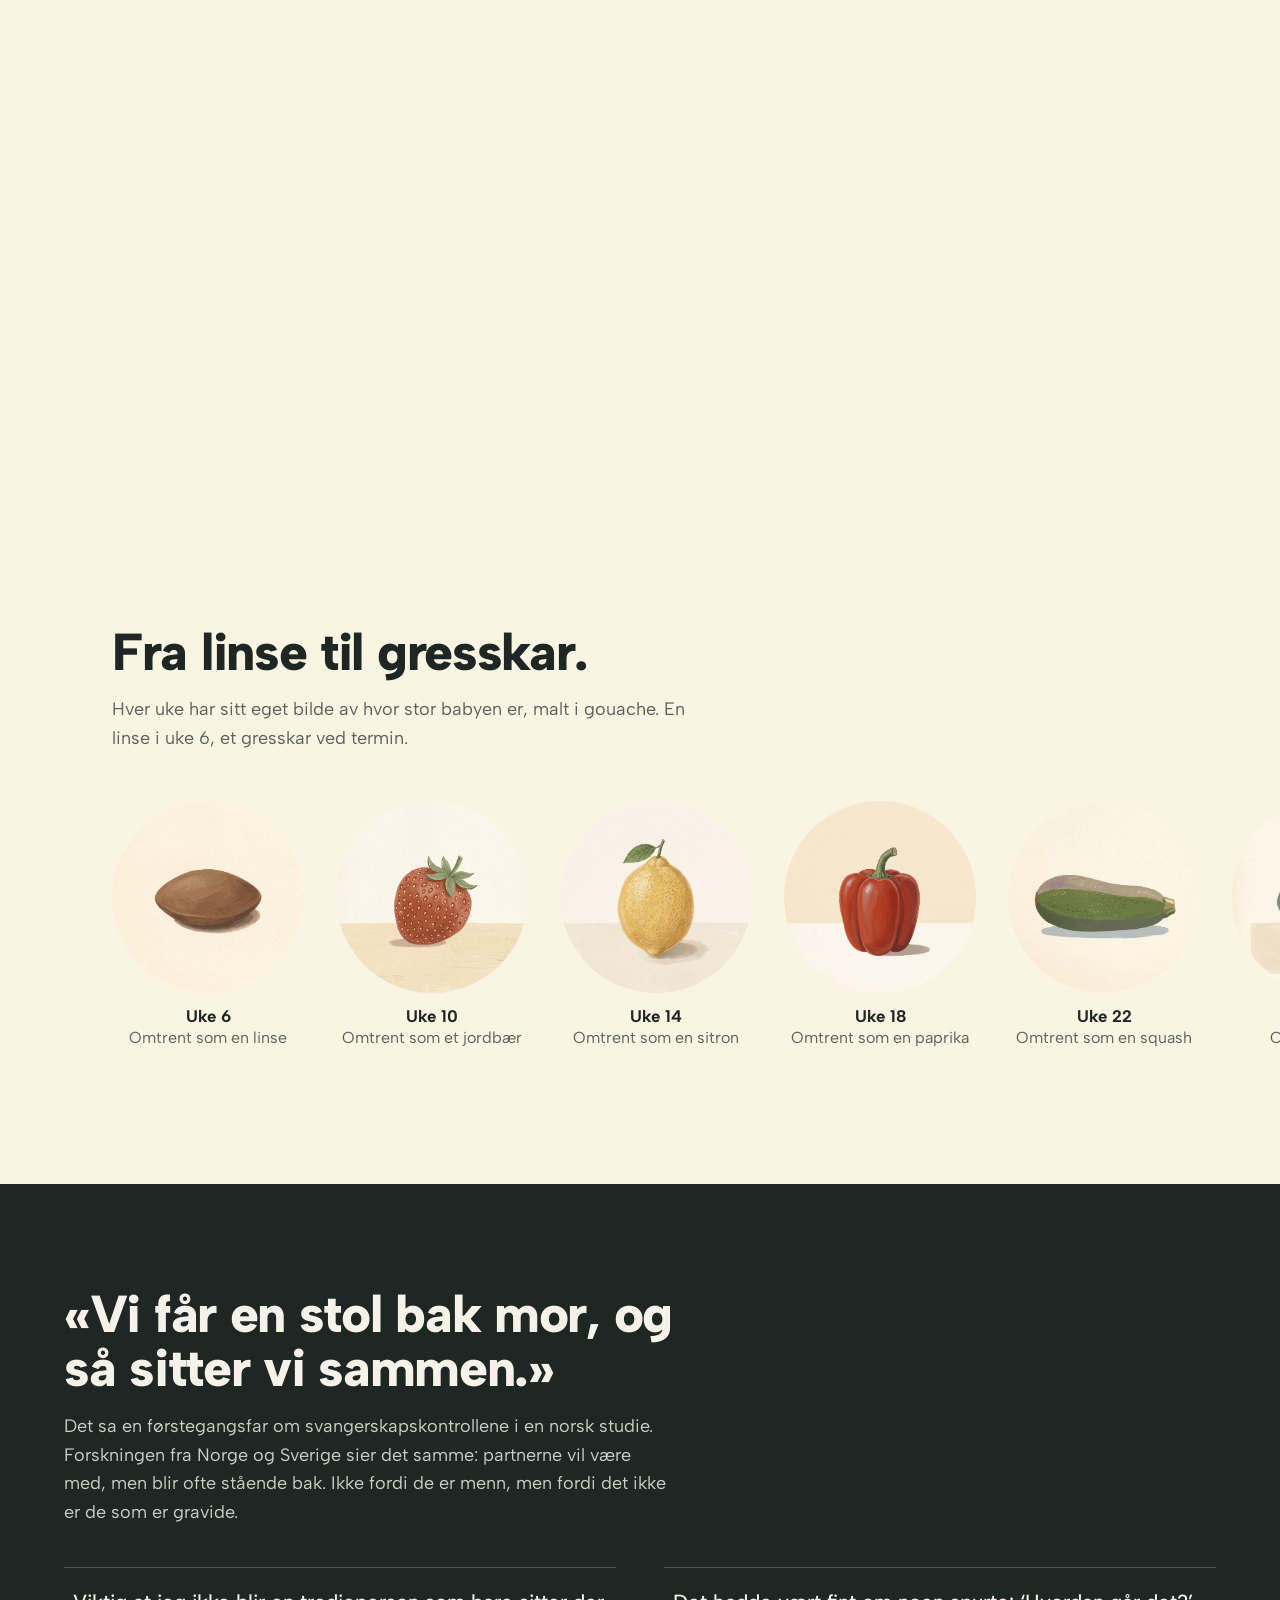
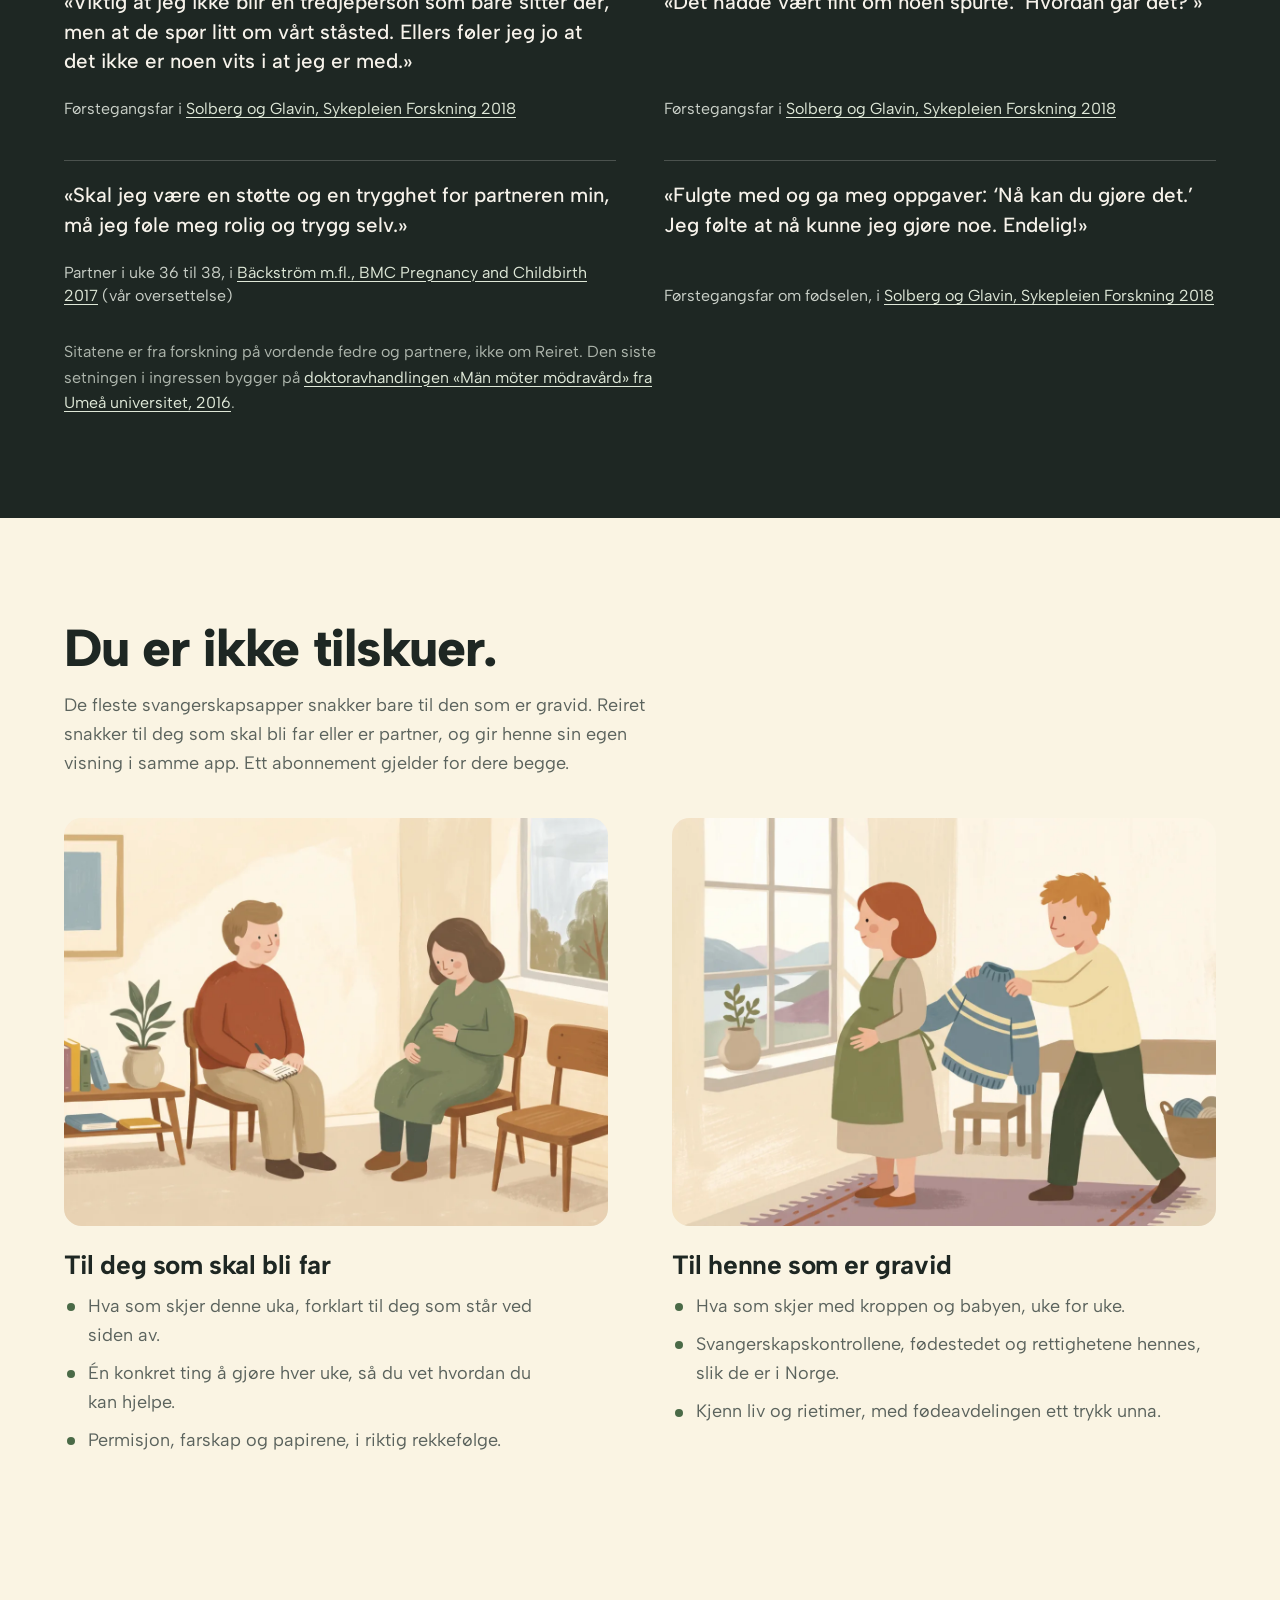
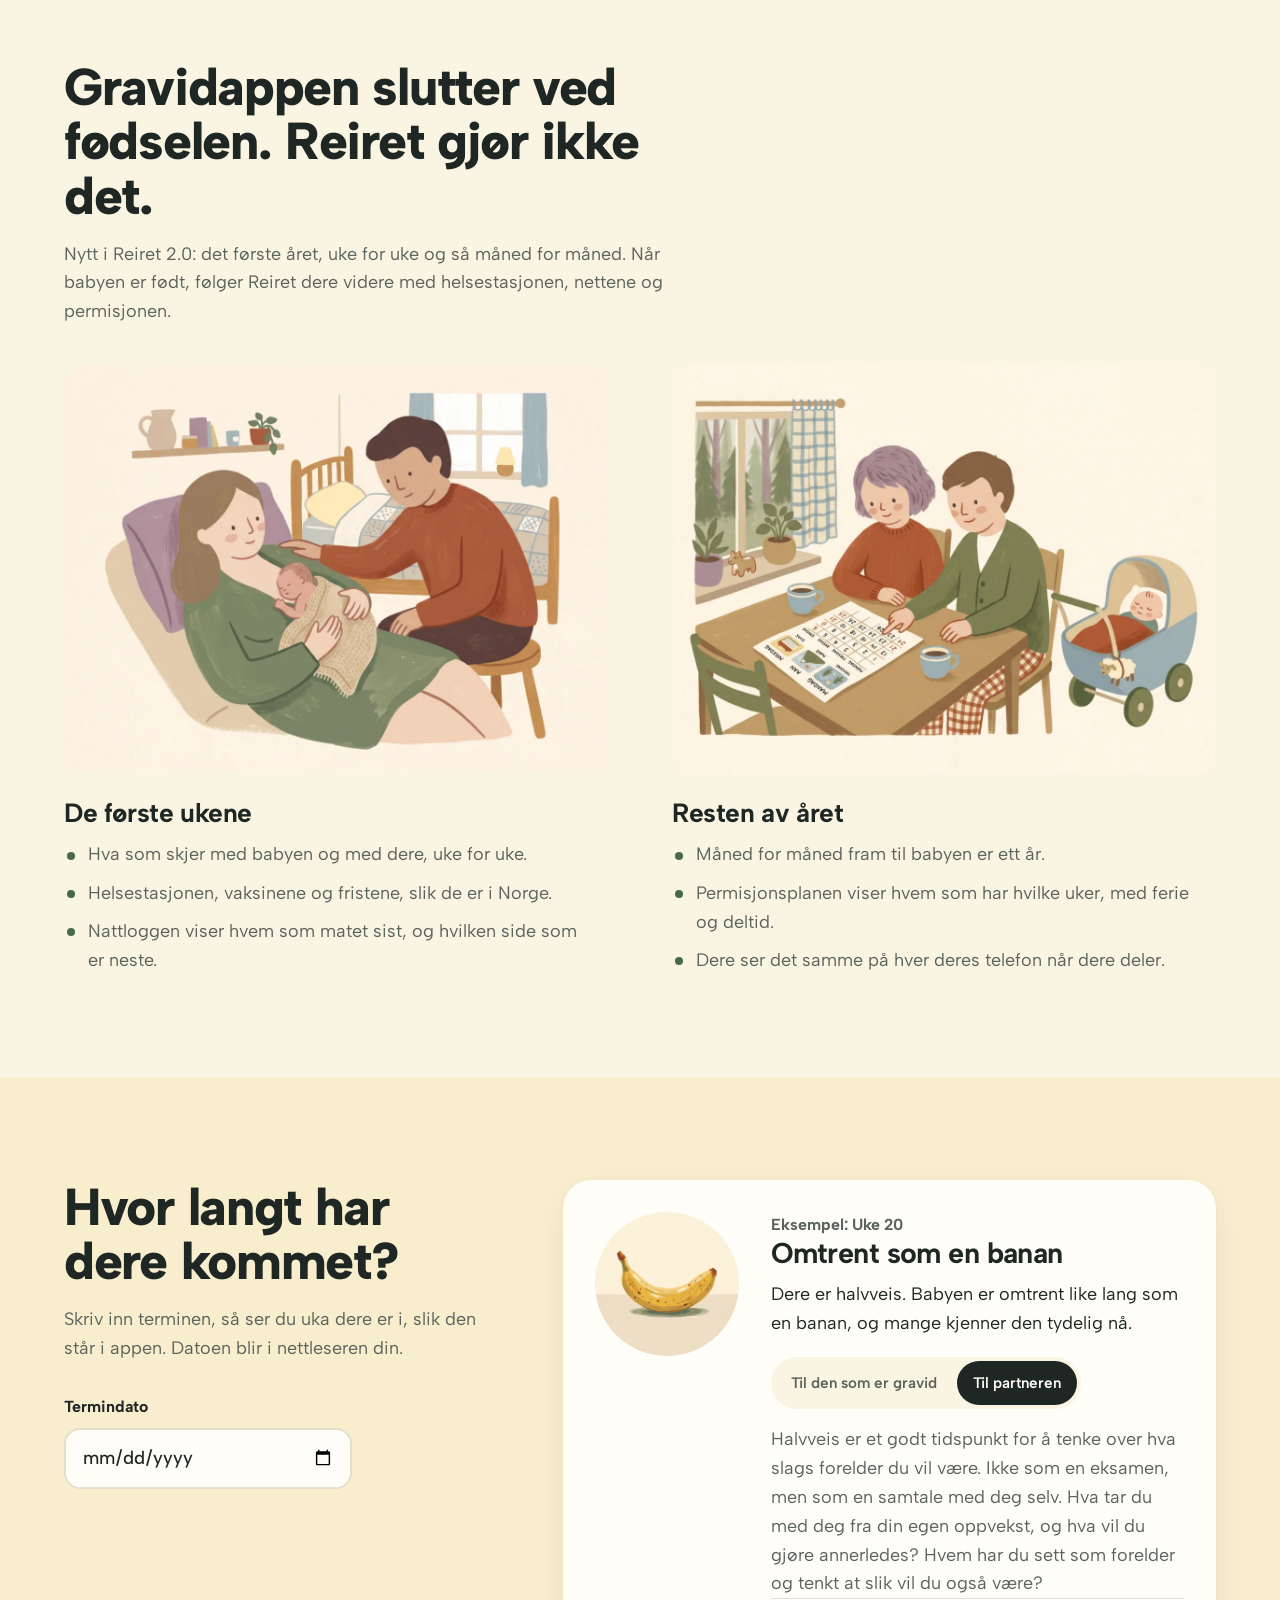
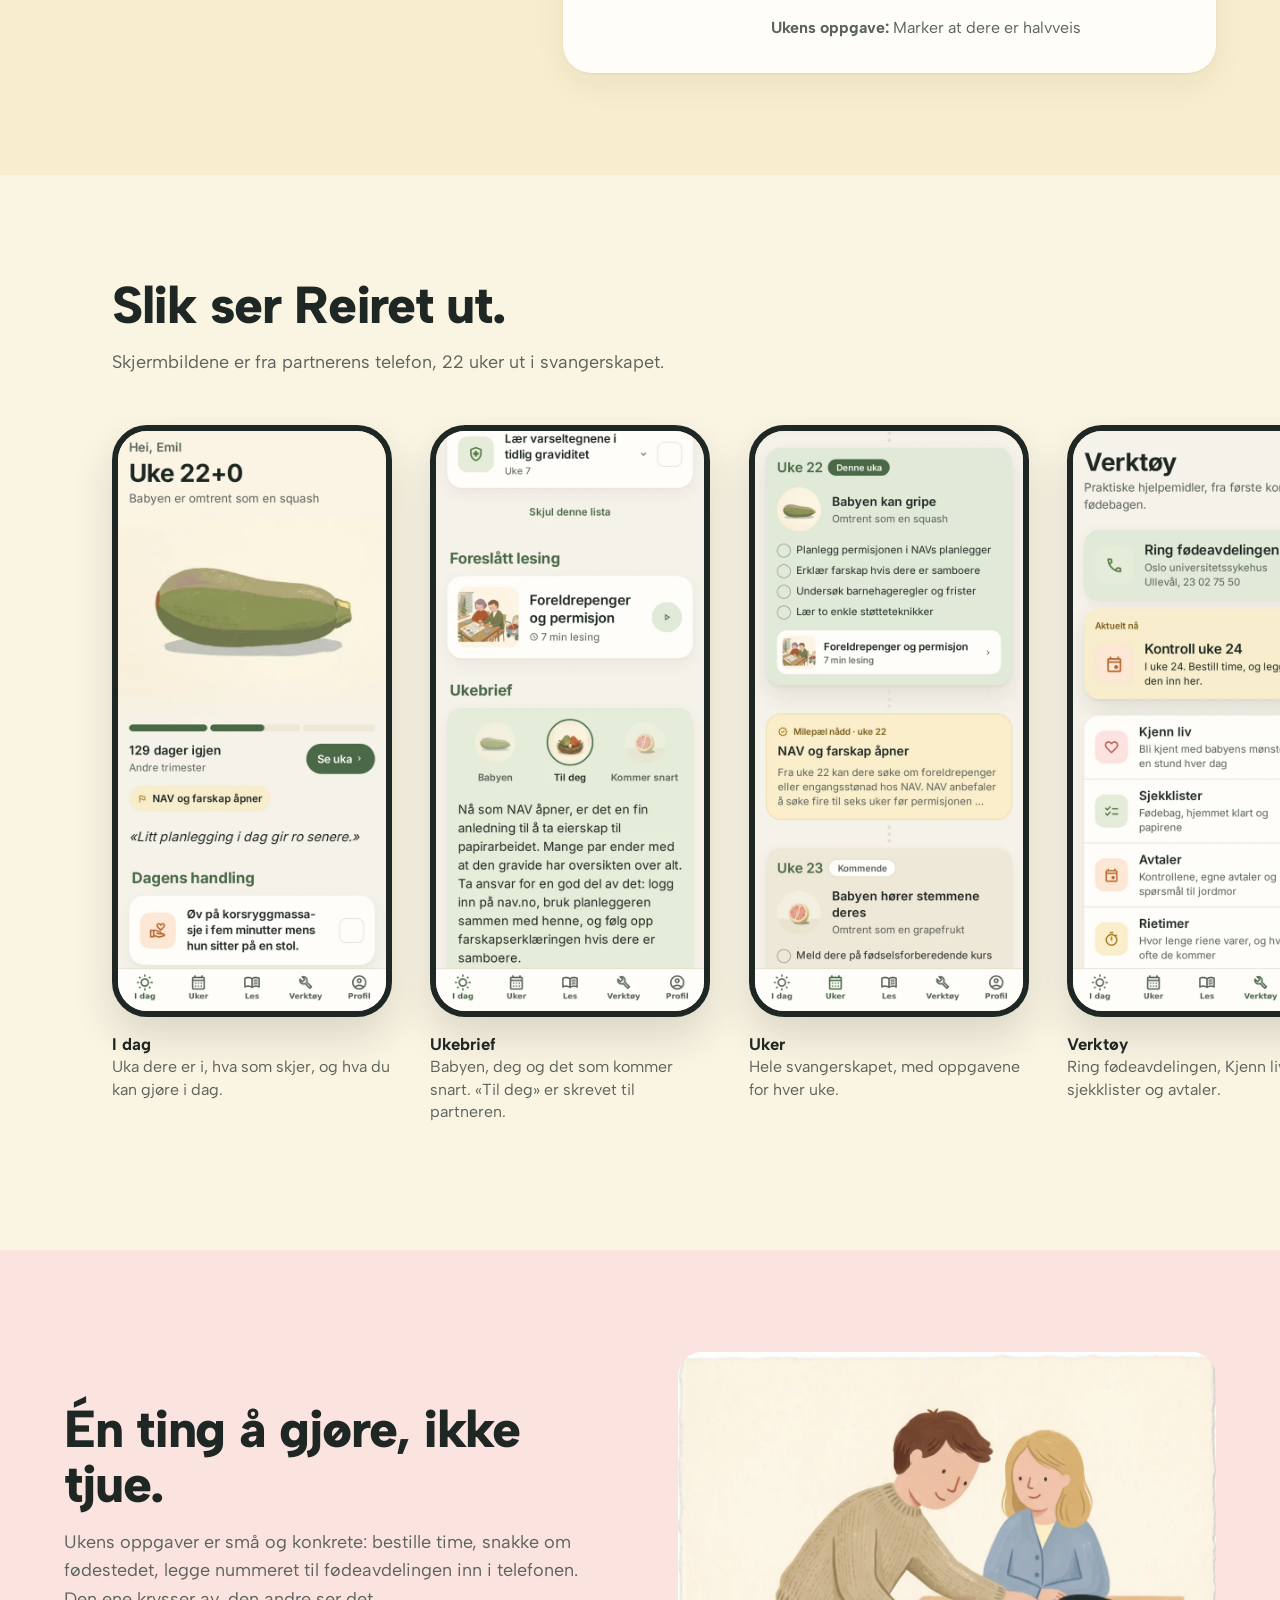
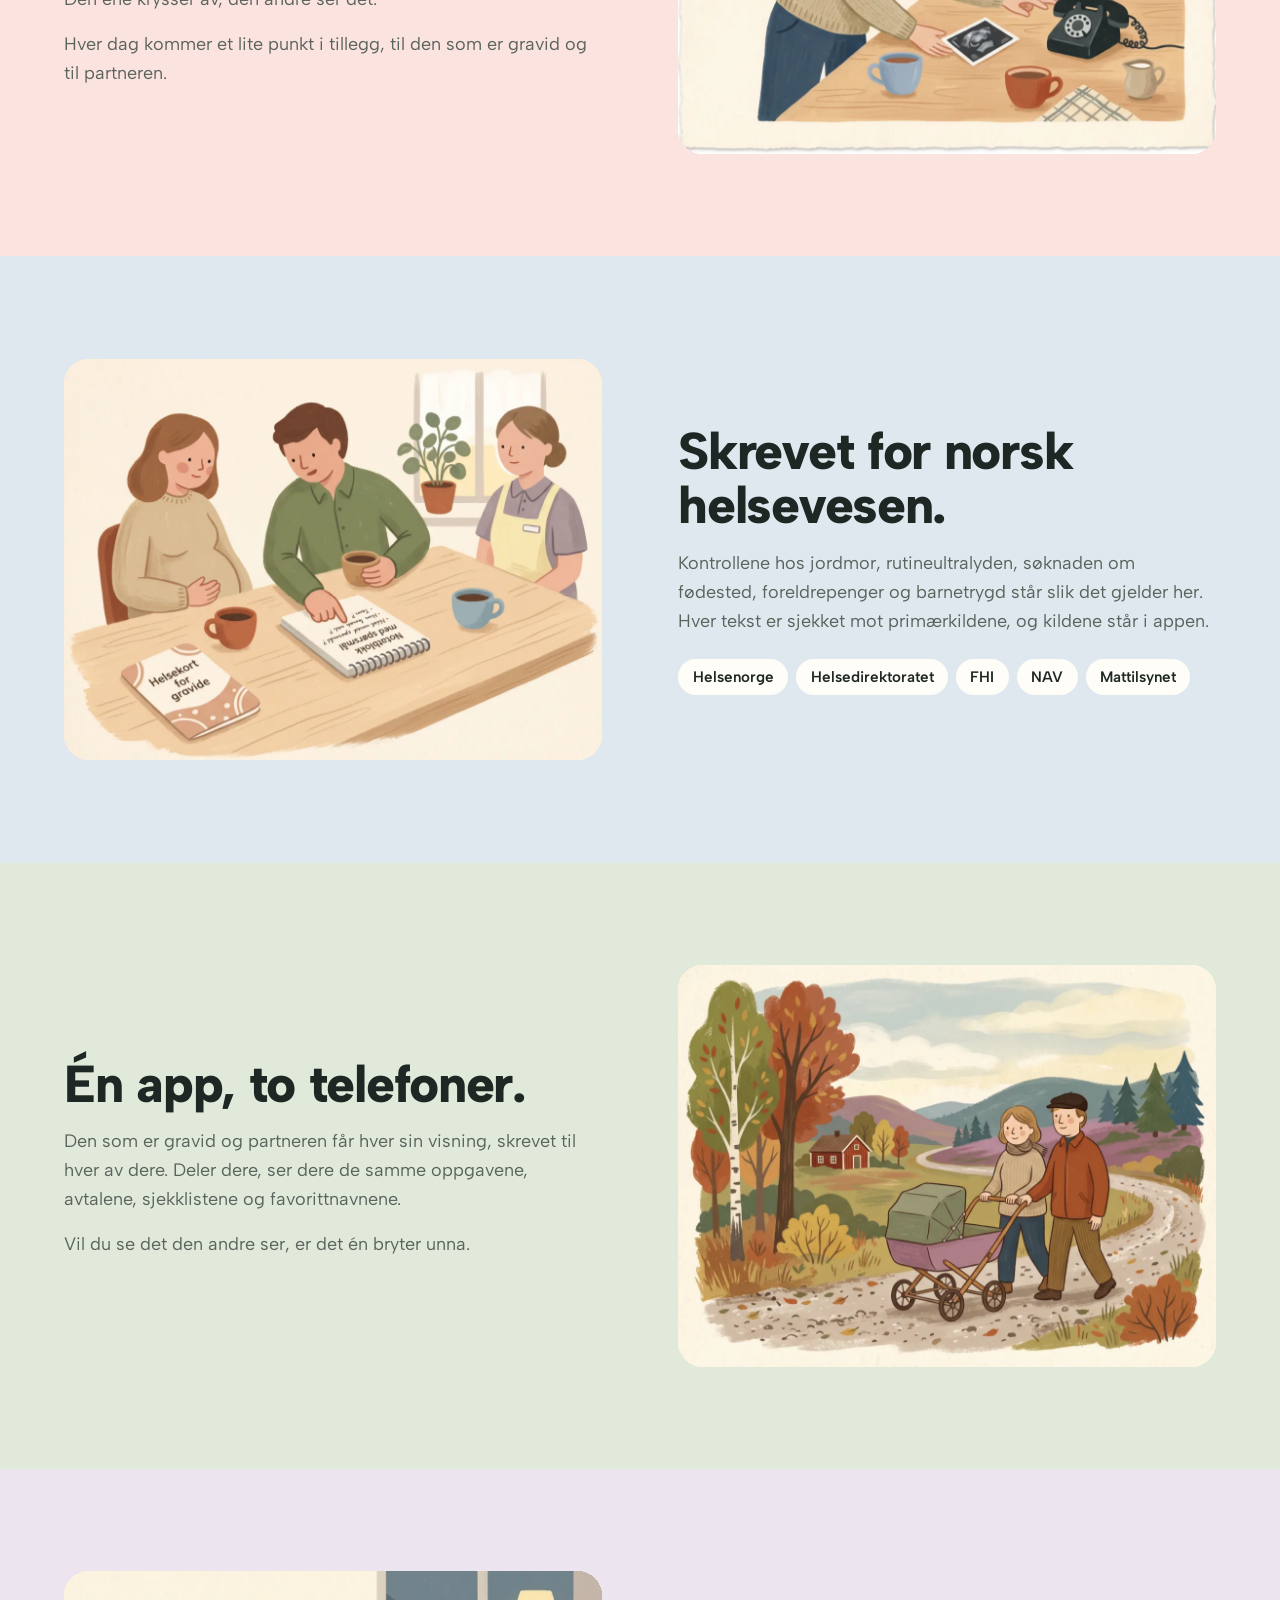
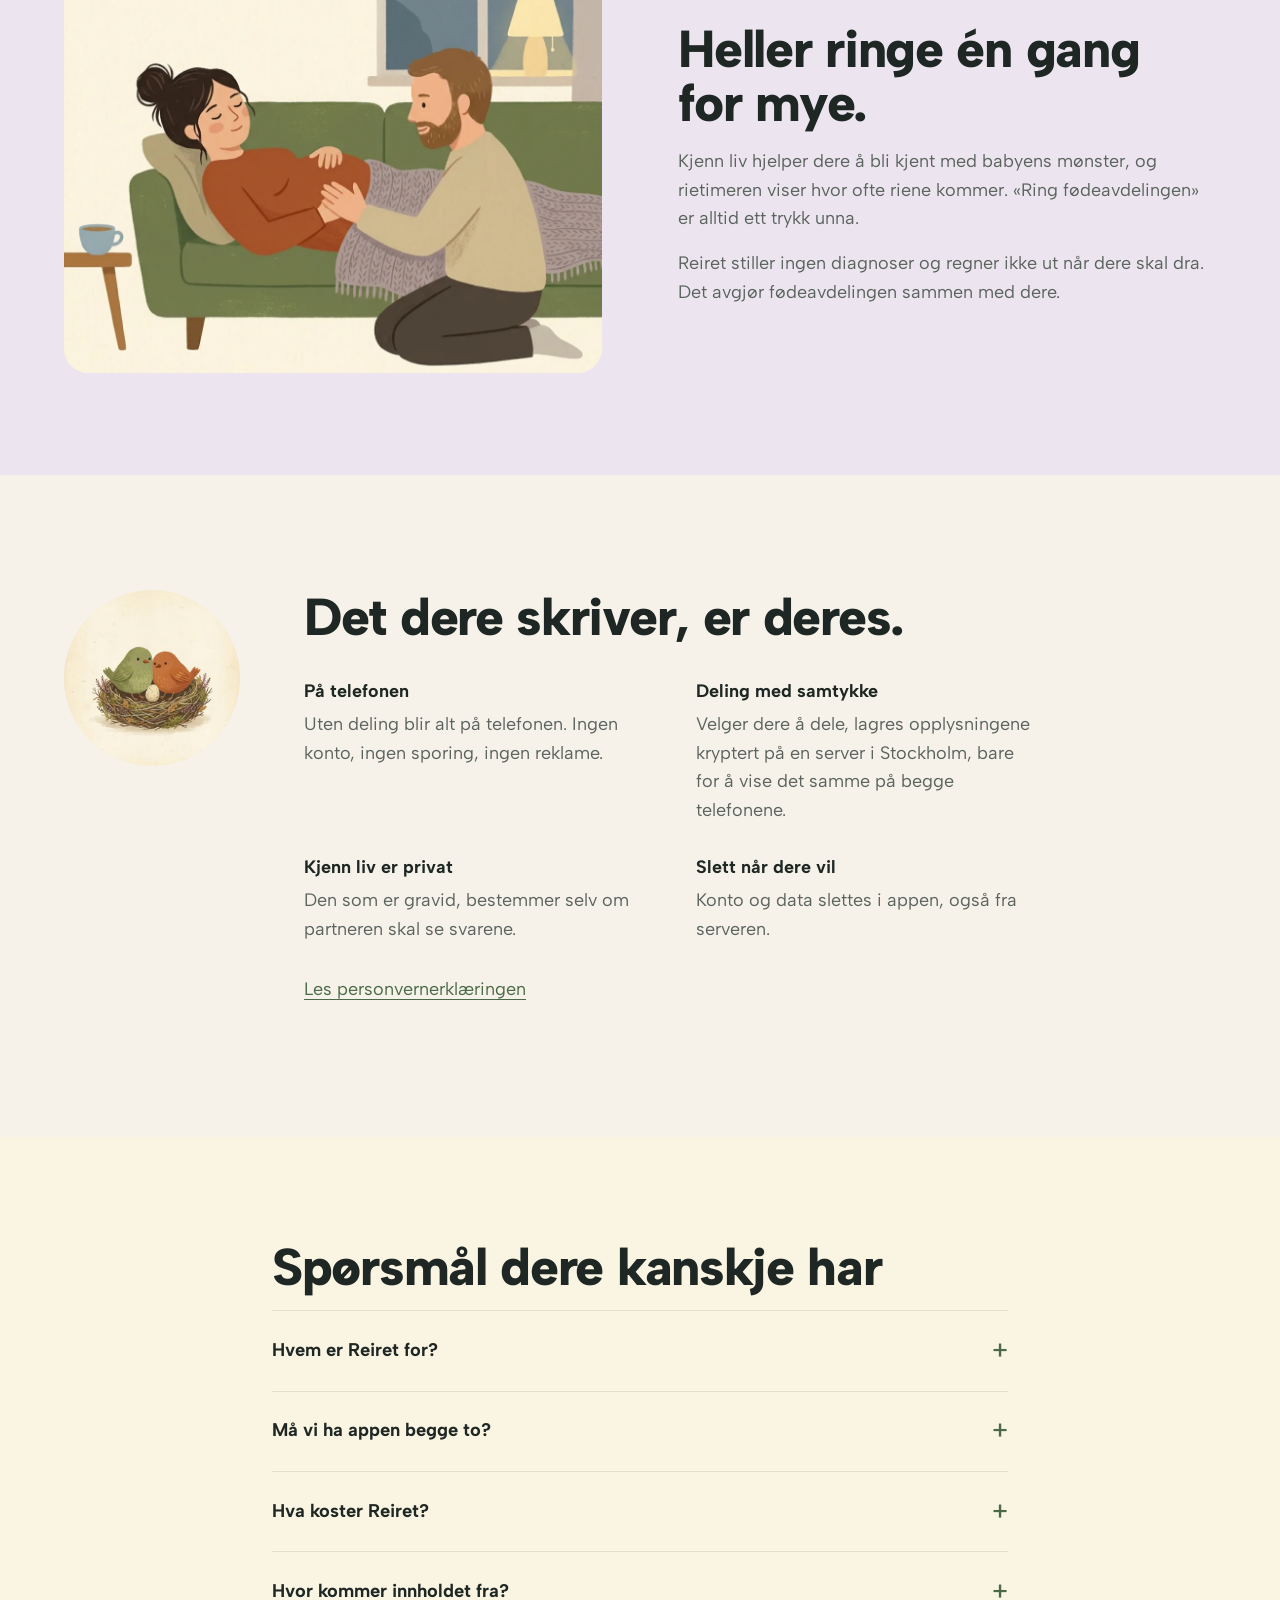
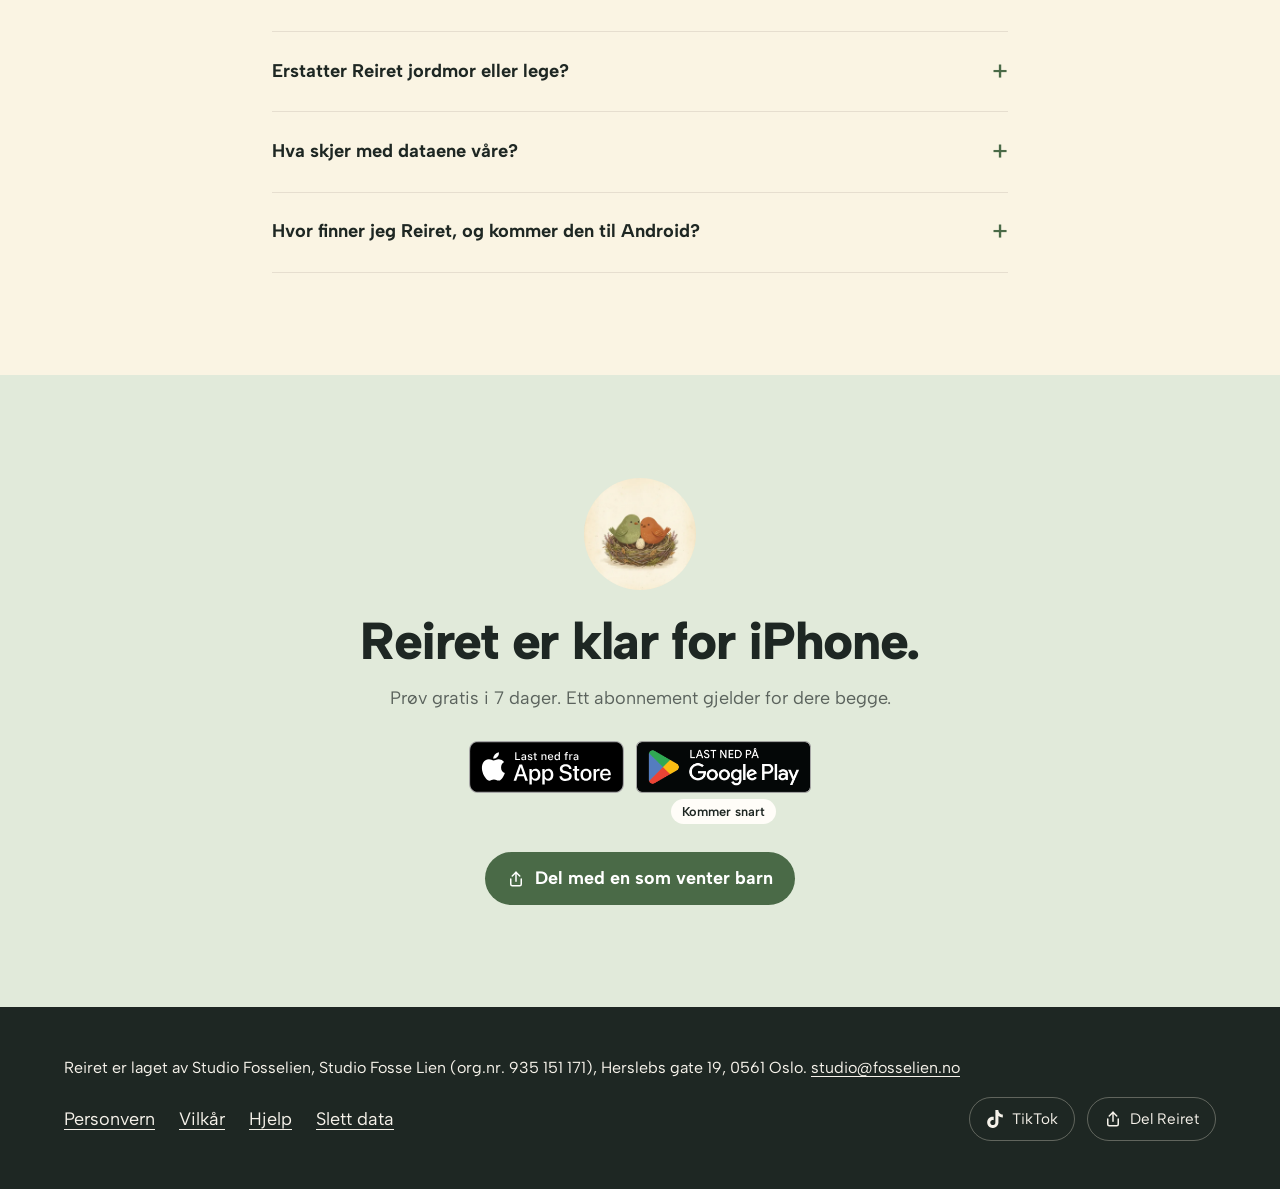
==== commit 9afa69ab: "Publiser nettsiden 2026-10-15" ====
--- a/index.html
+++ b/index.html
@@ -272,7 +272,7 @@
 <footer>
   <div class="innhold">
     <p>Reiret er laget av Studio Fosselien, Studio Fosse Lien (org.nr. 935 151 171), Herslebs gate 19, 0561 Oslo. <a href="mailto:studio@fosselien.no">studio@fosselien.no</a></p>
-    <nav aria-label="Bunnmeny"><a href="/personvern/">Personvern</a><a href="/vilkar/">Vilkår</a><a href="/hjelp/">Hjelp</a></nav>
+    <nav aria-label="Bunnmeny"><a href="/personvern/">Personvern</a><a href="/vilkar/">Vilkår</a><a href="/hjelp/">Hjelp</a><a href="/slett/">Slett data</a></nav>
     <div class="sosialt">
       <a href="https://www.tiktok.com/@studio.fosselien" rel="noopener" aria-label="Reiret på TikTok"><svg viewBox="0 0 24 24" width="18" height="18" aria-hidden="true" focusable="false"><path fill="currentColor" d="M12.525.02c1.31-.02 2.61-.01 3.91-.02.08 1.53.63 3.09 1.75 4.17 1.12 1.11 2.7 1.62 4.24 1.79v4.03c-1.44-.05-2.89-.35-4.2-.97-.57-.26-1.1-.59-1.62-.93-.01 2.92.01 5.84-.02 8.75-.08 1.4-.54 2.79-1.35 3.94-1.31 1.92-3.58 3.17-5.91 3.21-1.43.08-2.86-.31-4.08-1.03-2.02-1.19-3.44-3.37-3.65-5.71-.02-.5-.03-1-.01-1.49.18-1.9 1.12-3.72 2.58-4.96 1.66-1.44 3.98-2.13 6.15-1.72.02 1.48-.04 2.96-.04 4.44-.99-.32-2.15-.23-3.02.37-.63.41-1.11 1.04-1.36 1.75-.21.51-.15 1.07-.14 1.61.24 1.64 1.82 3.02 3.5 2.87 1.12-.01 2.19-.66 2.77-1.61.19-.33.4-.67.41-1.06.1-1.79.06-3.57.07-5.36.01-4.03-.01-8.05.02-12.07z"/></svg><span>TikTok</span></a>
       <button type="button" data-del hidden><svg viewBox="0 0 24 24" width="18" height="18" aria-hidden="true" focusable="false" fill="none" stroke="currentColor" stroke-width="2" stroke-linecap="round" stroke-linejoin="round"><path d="M12 3v12"/><path d="m7 8 5-5 5 5"/><path d="M5 12v7a2 2 0 0 0 2 2h10a2 2 0 0 0 2-2v-7"/></svg><span aria-live="polite">Del Reiret</span></button>
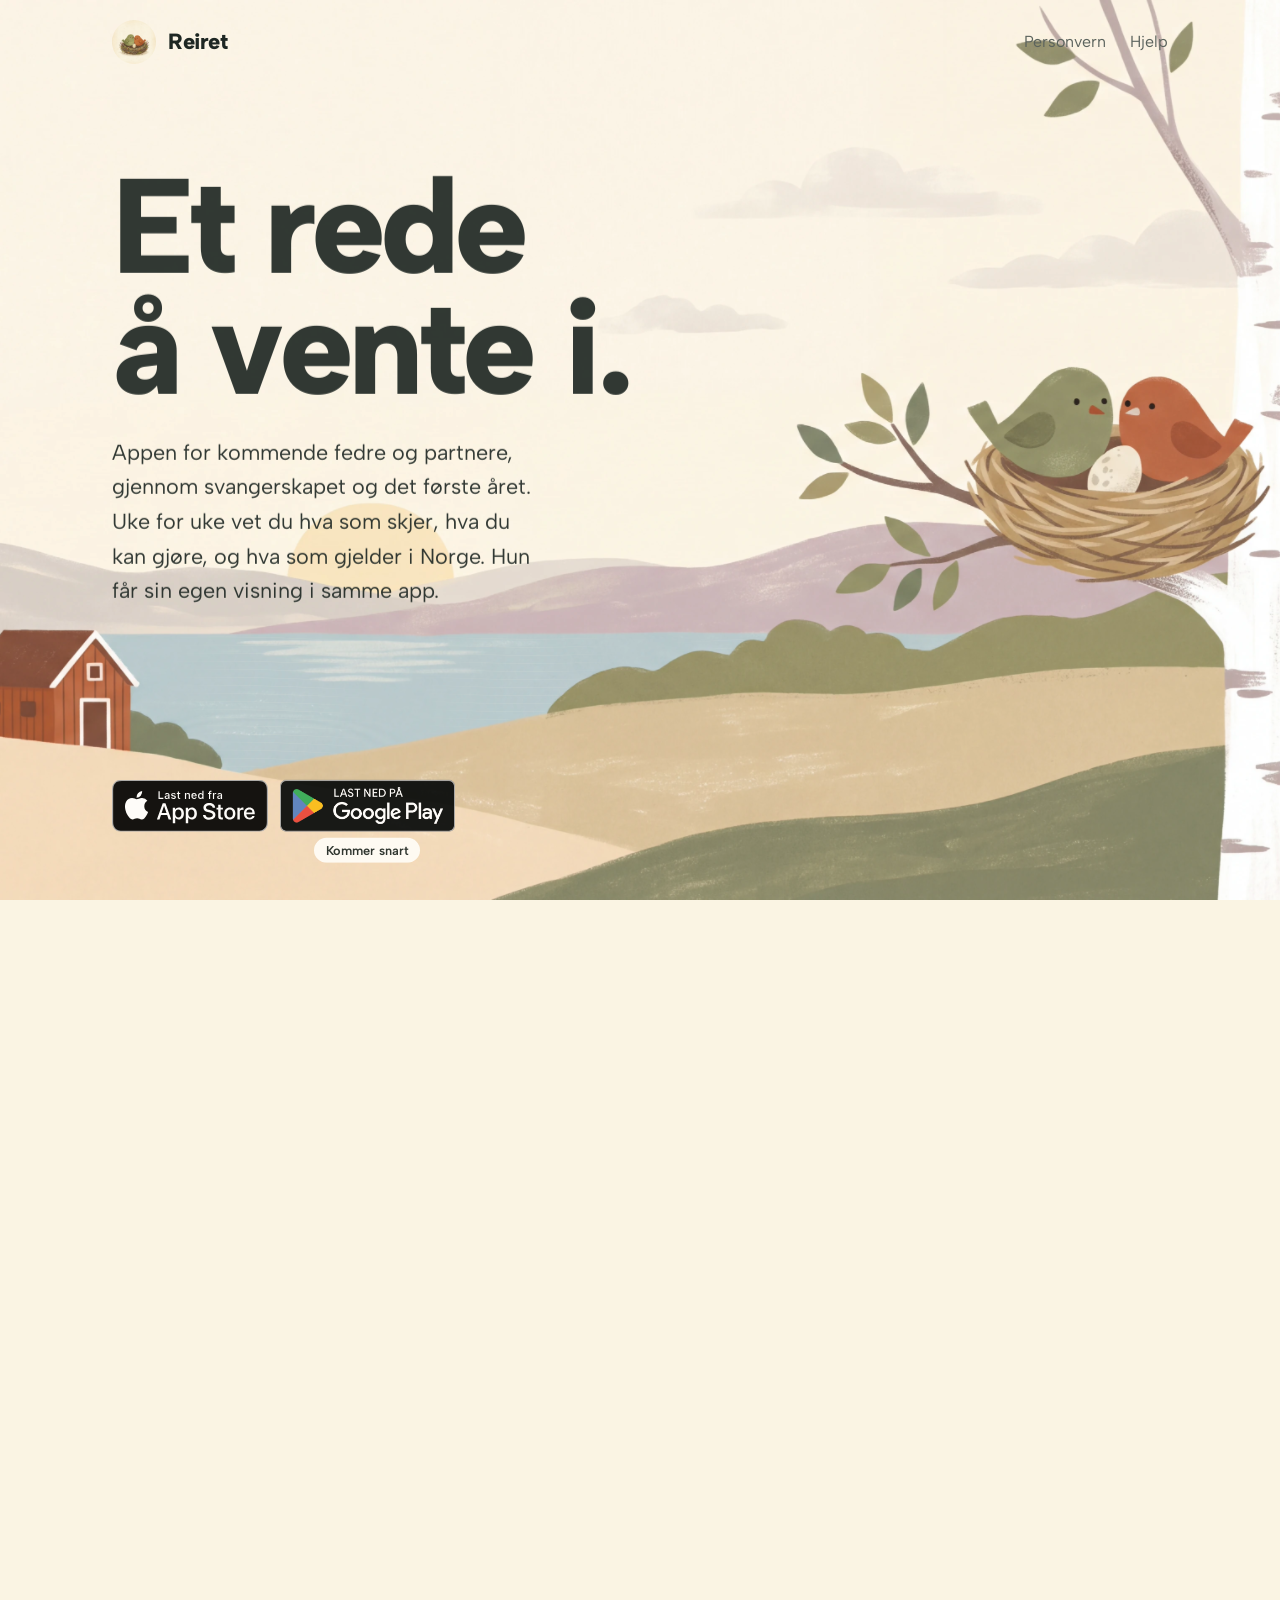
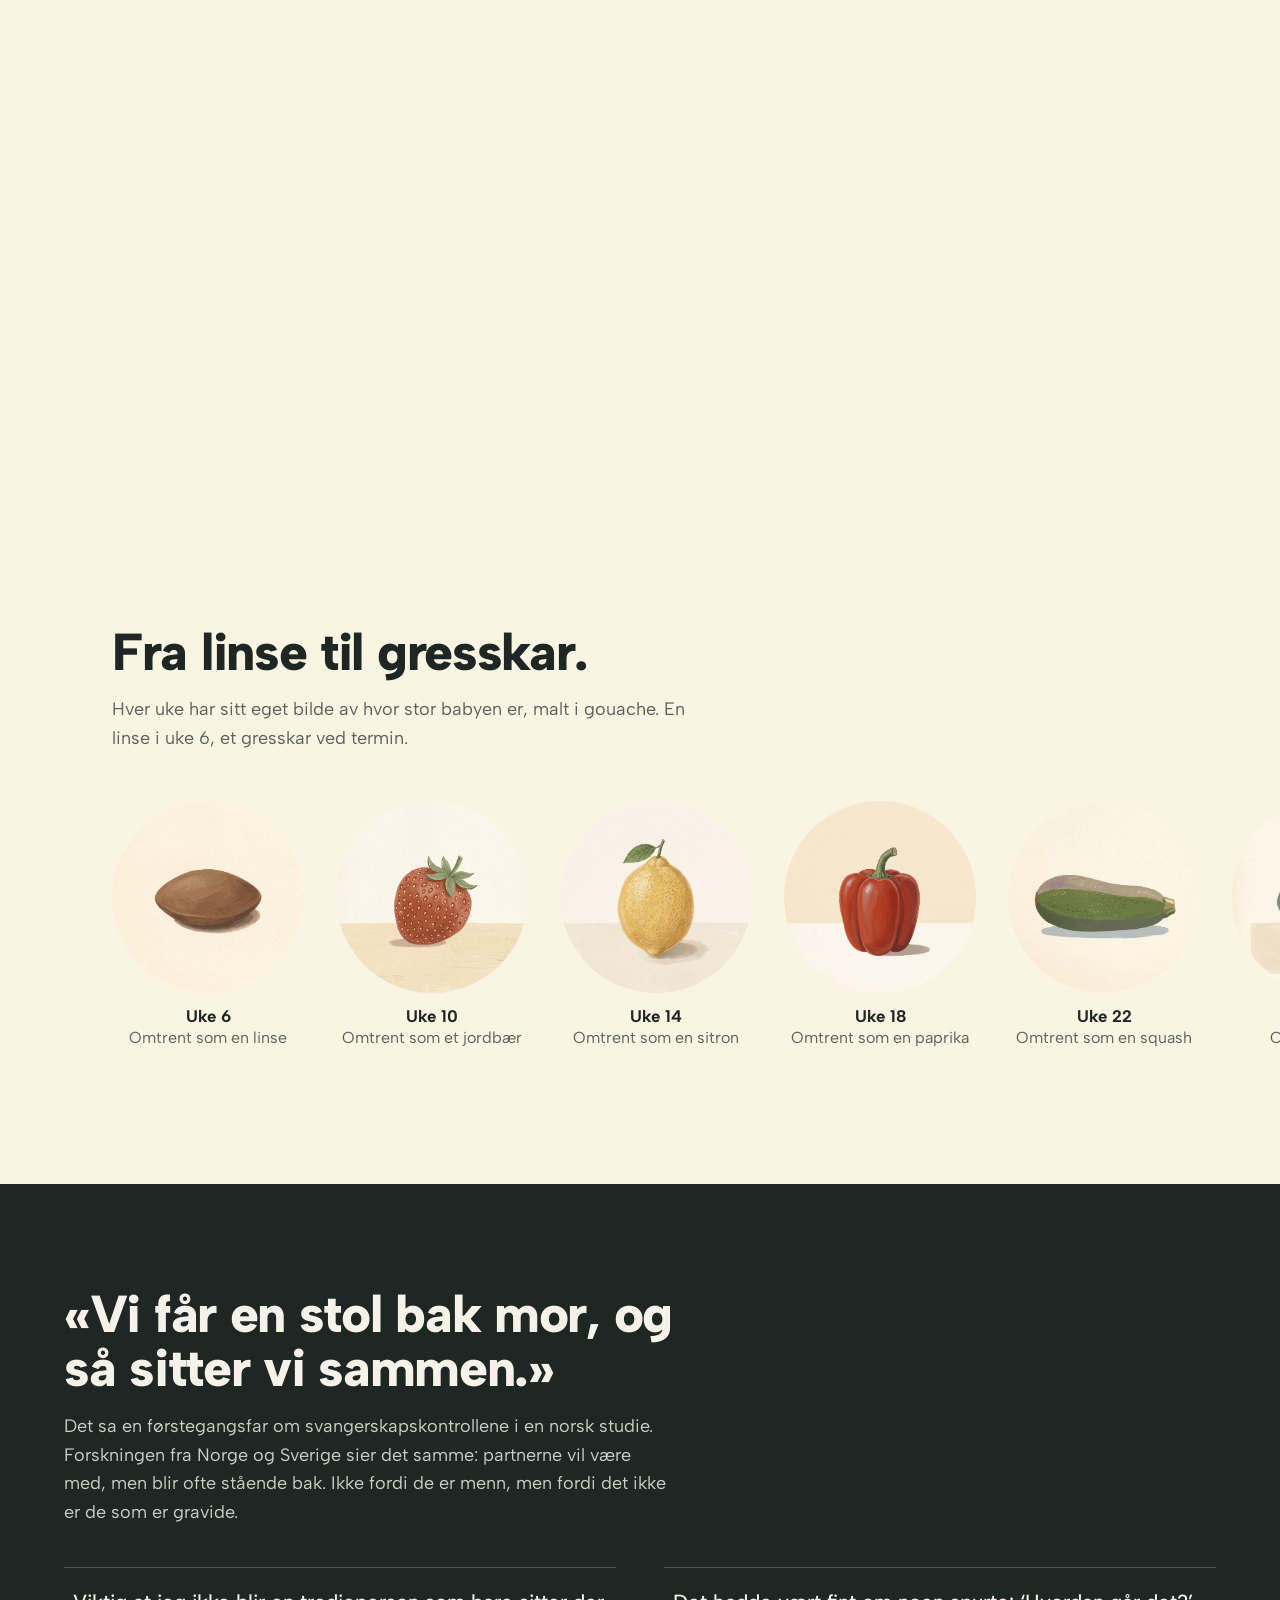
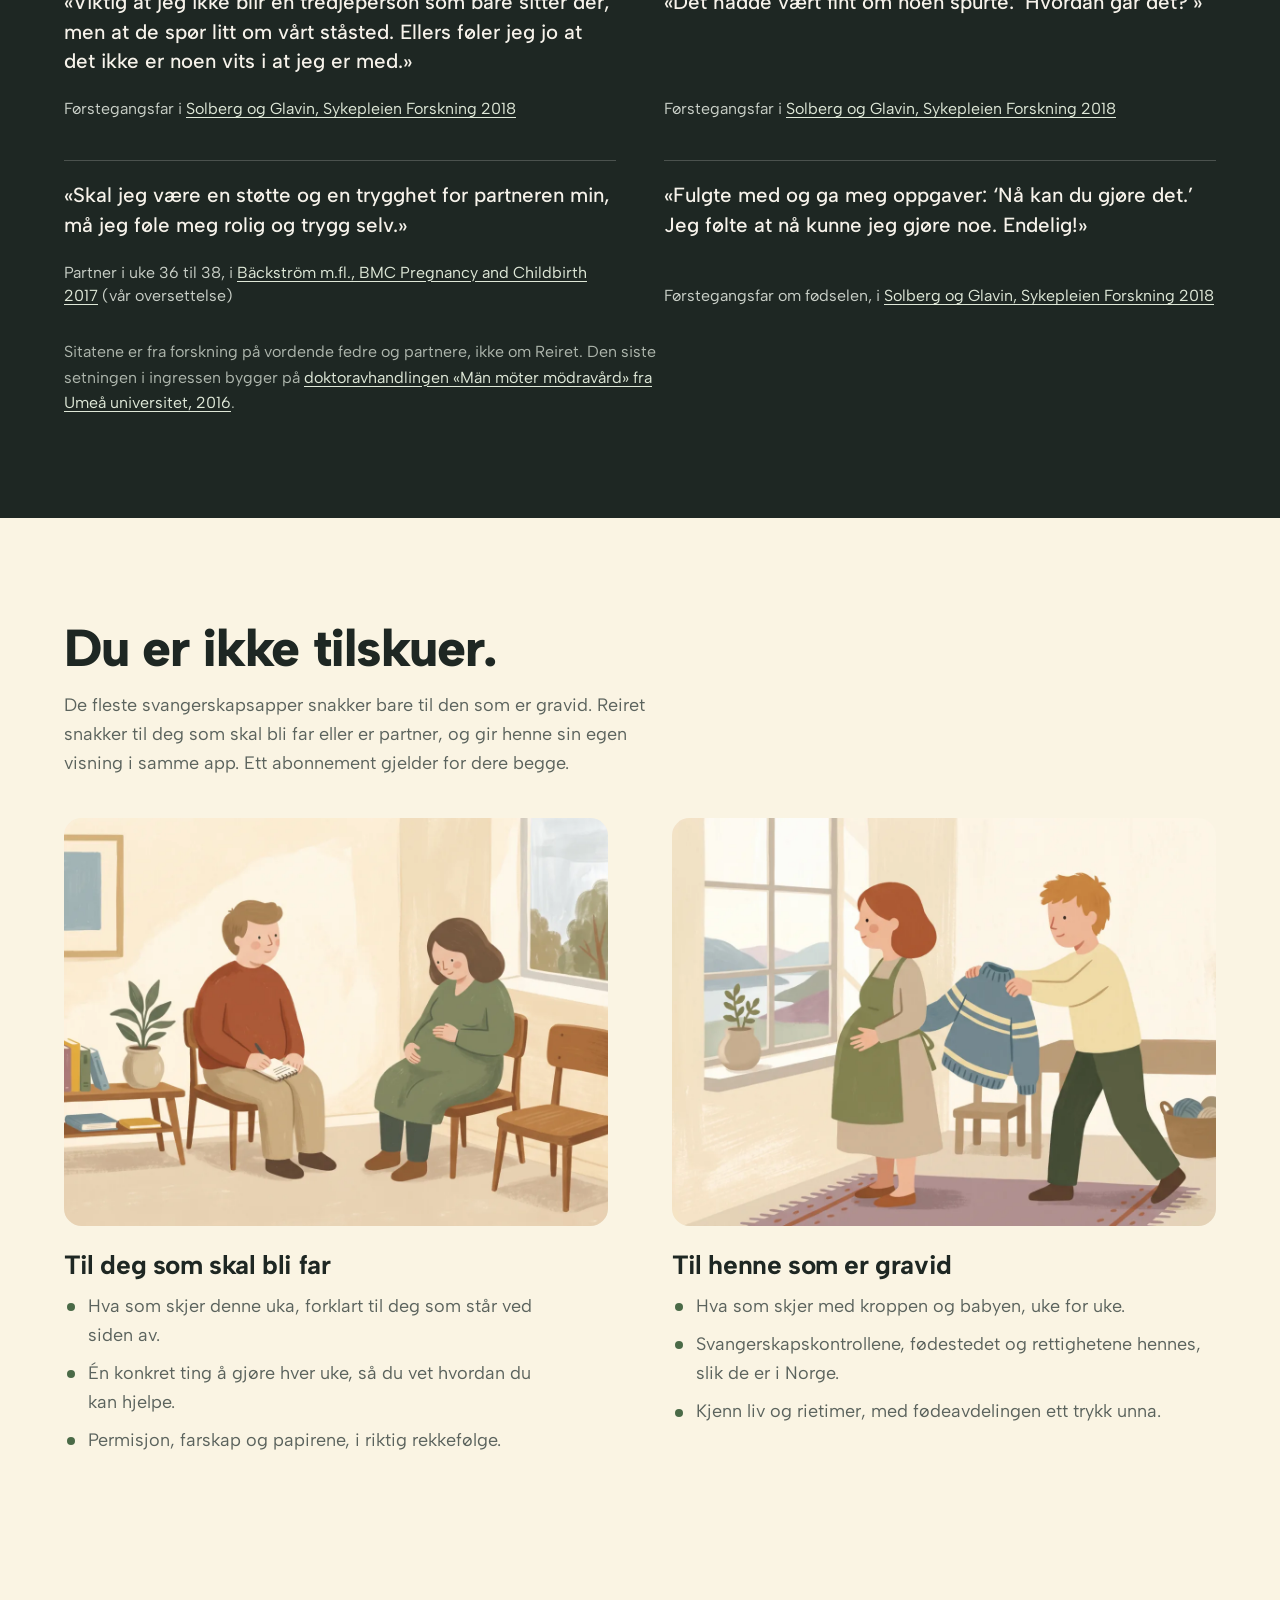
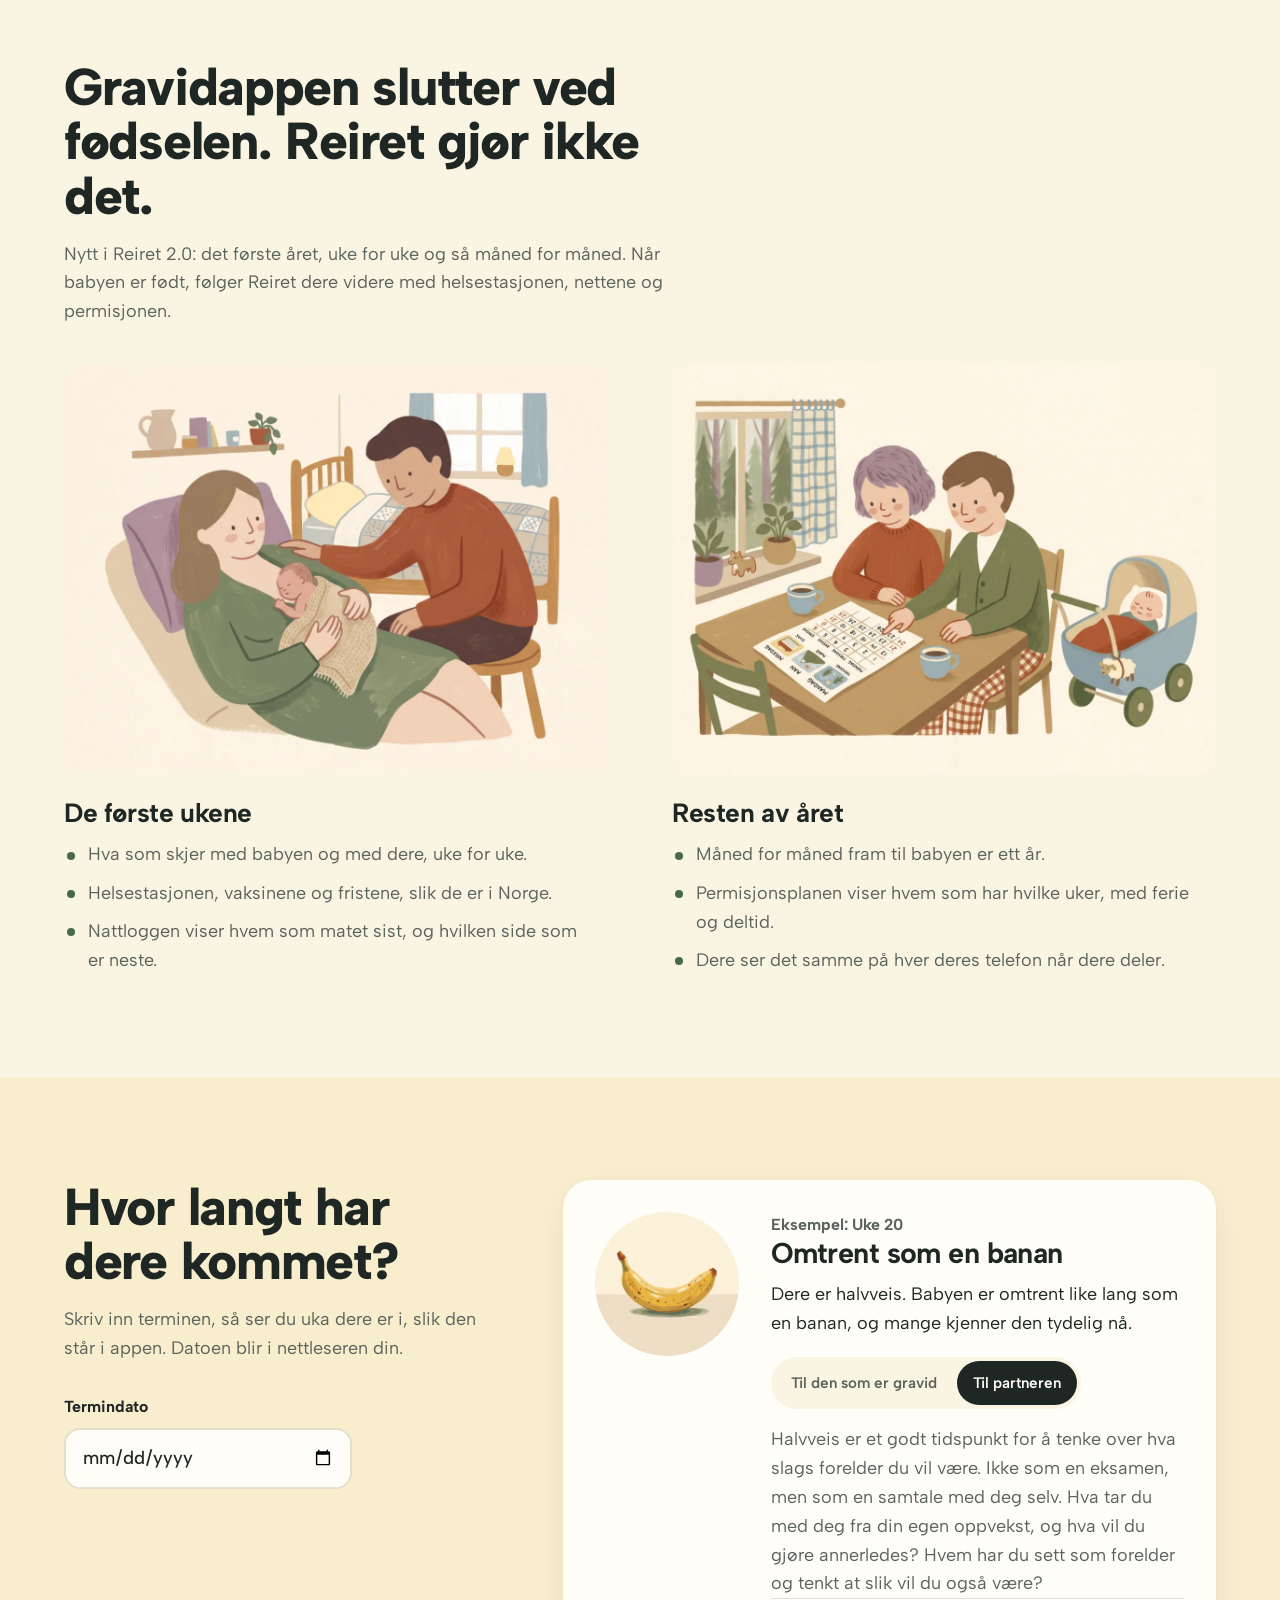
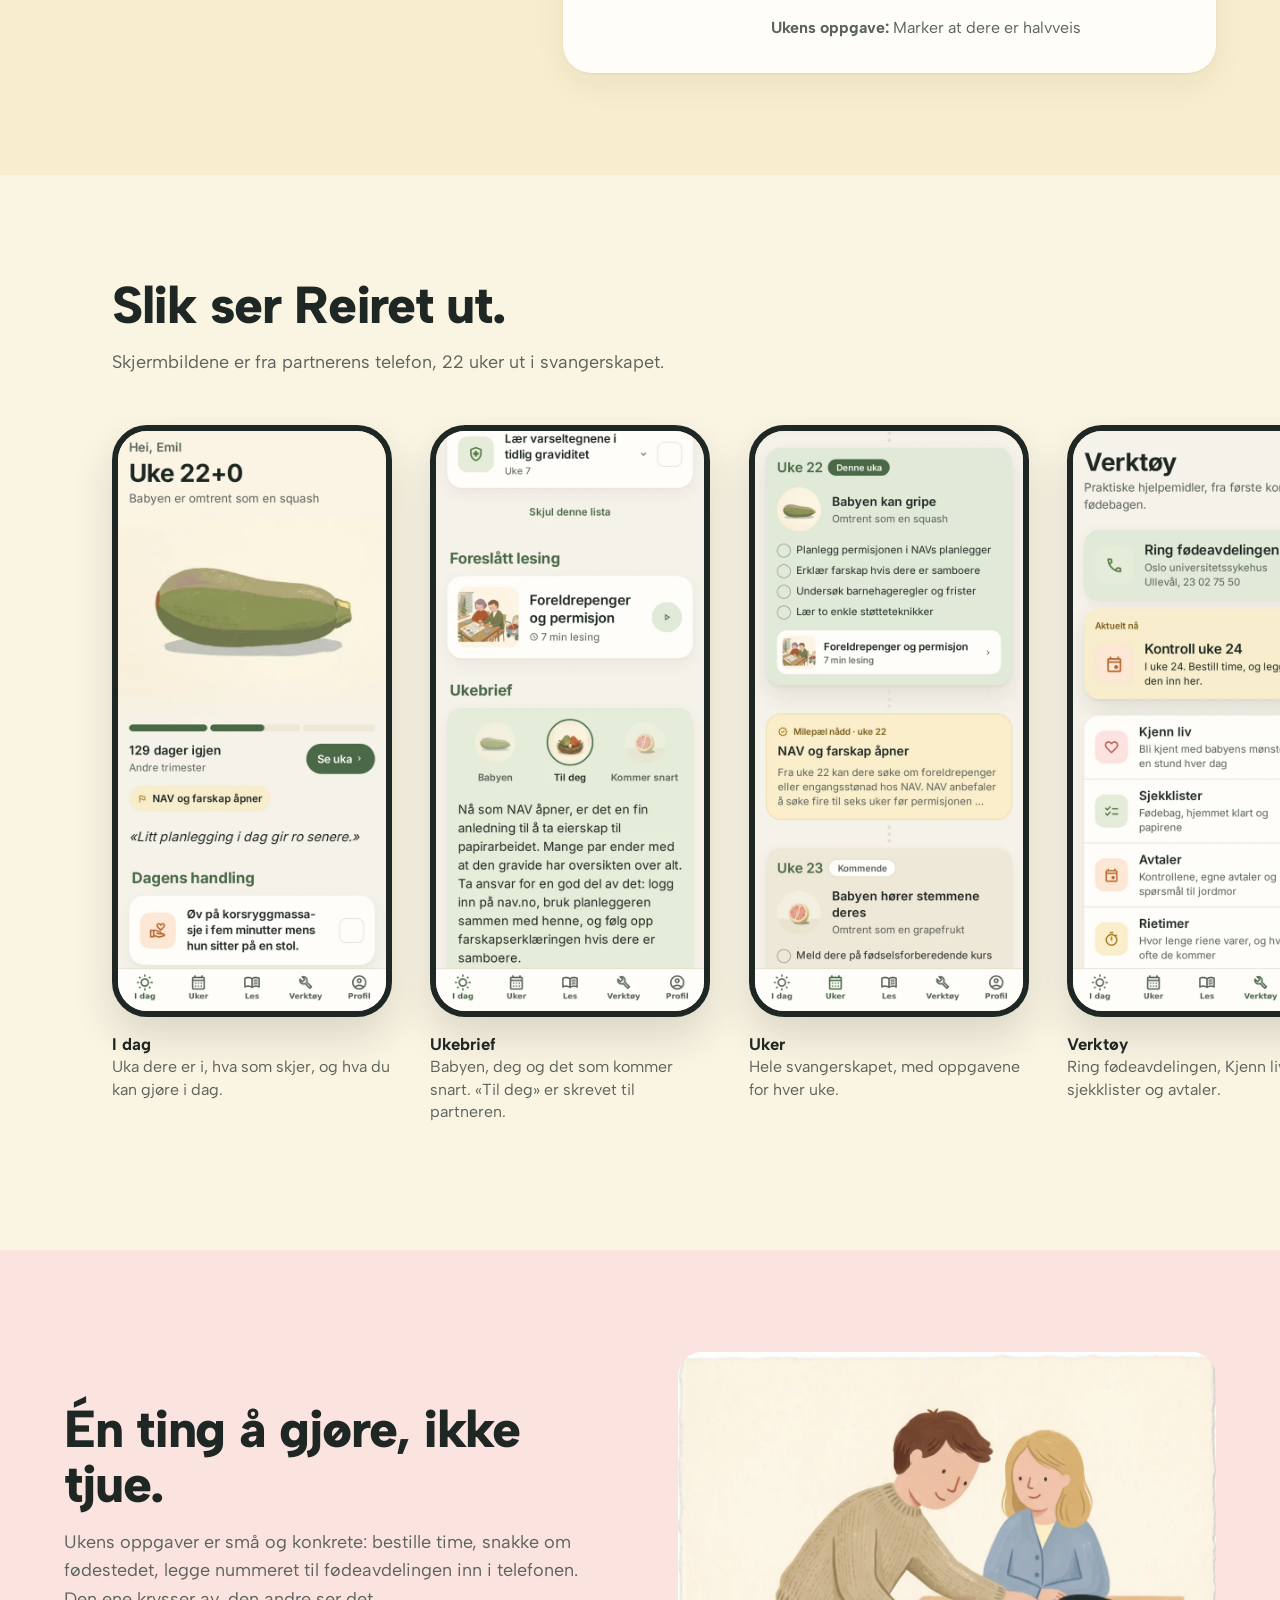
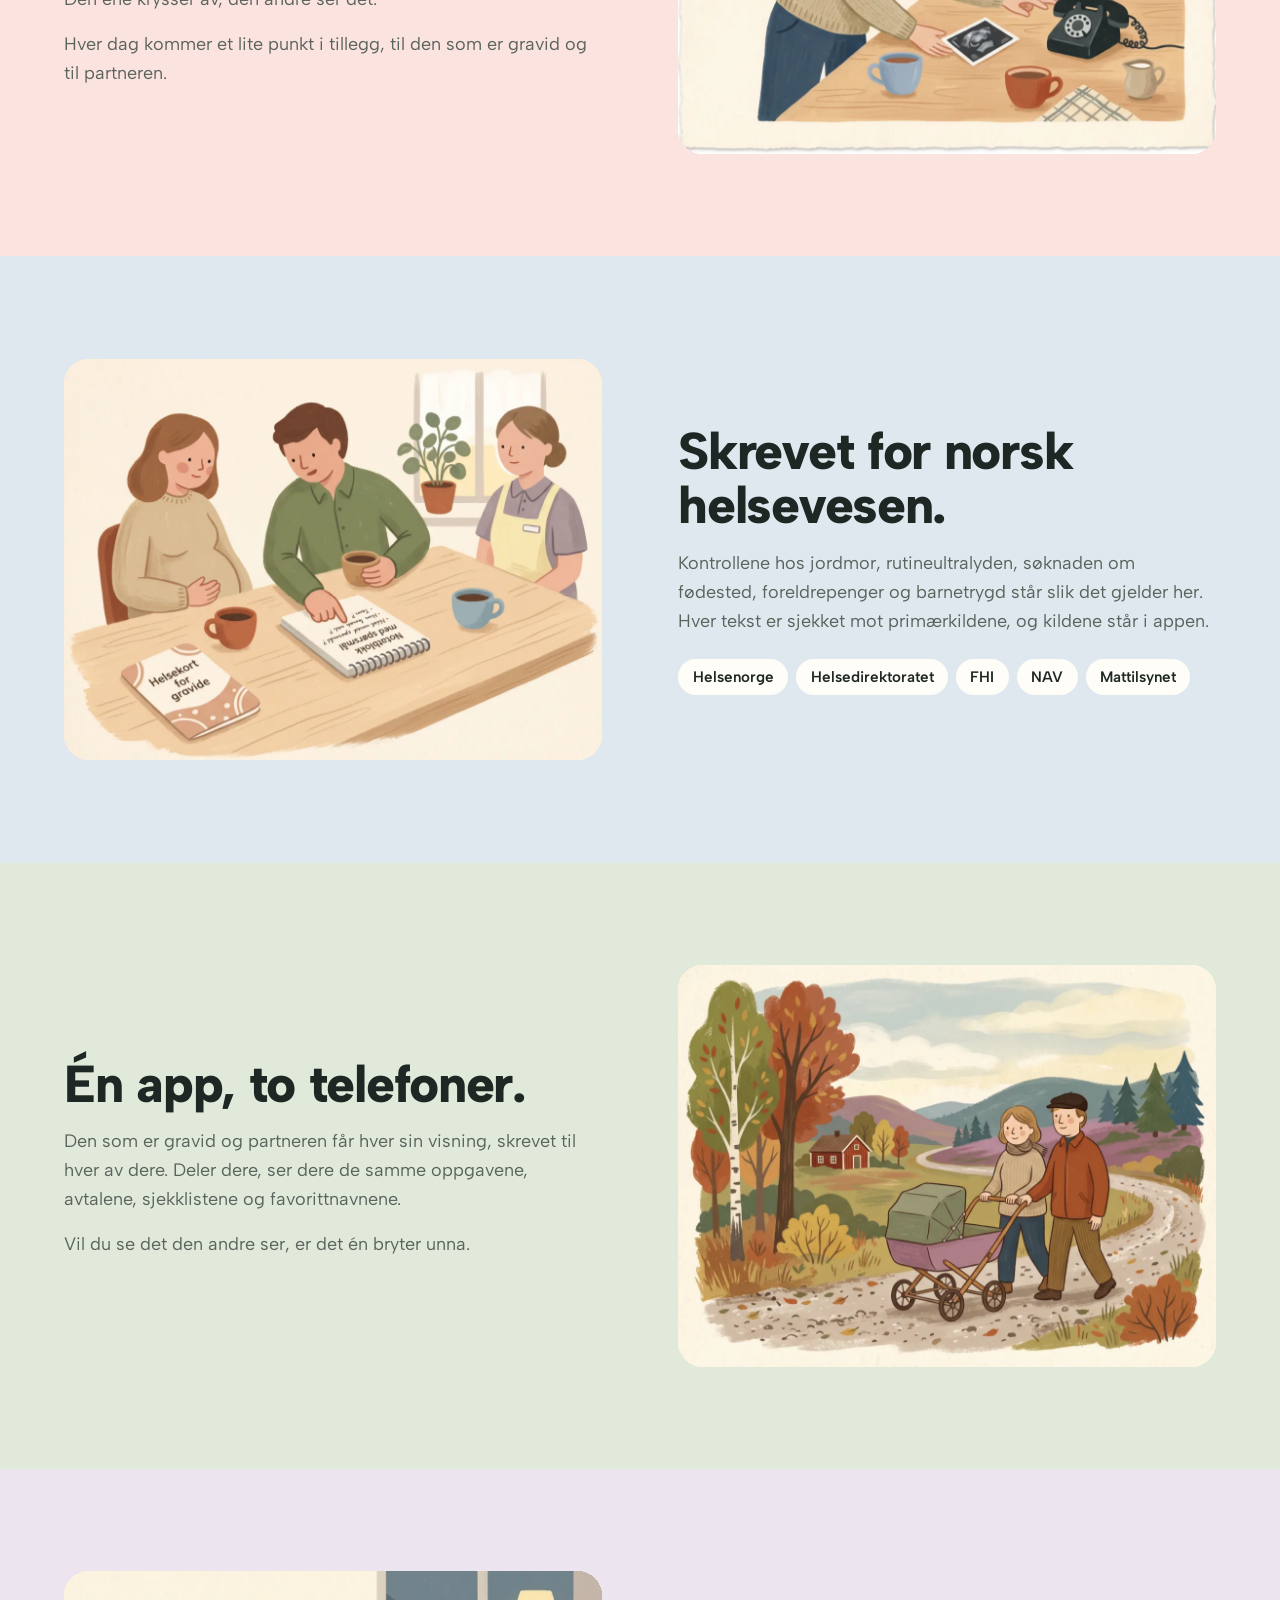
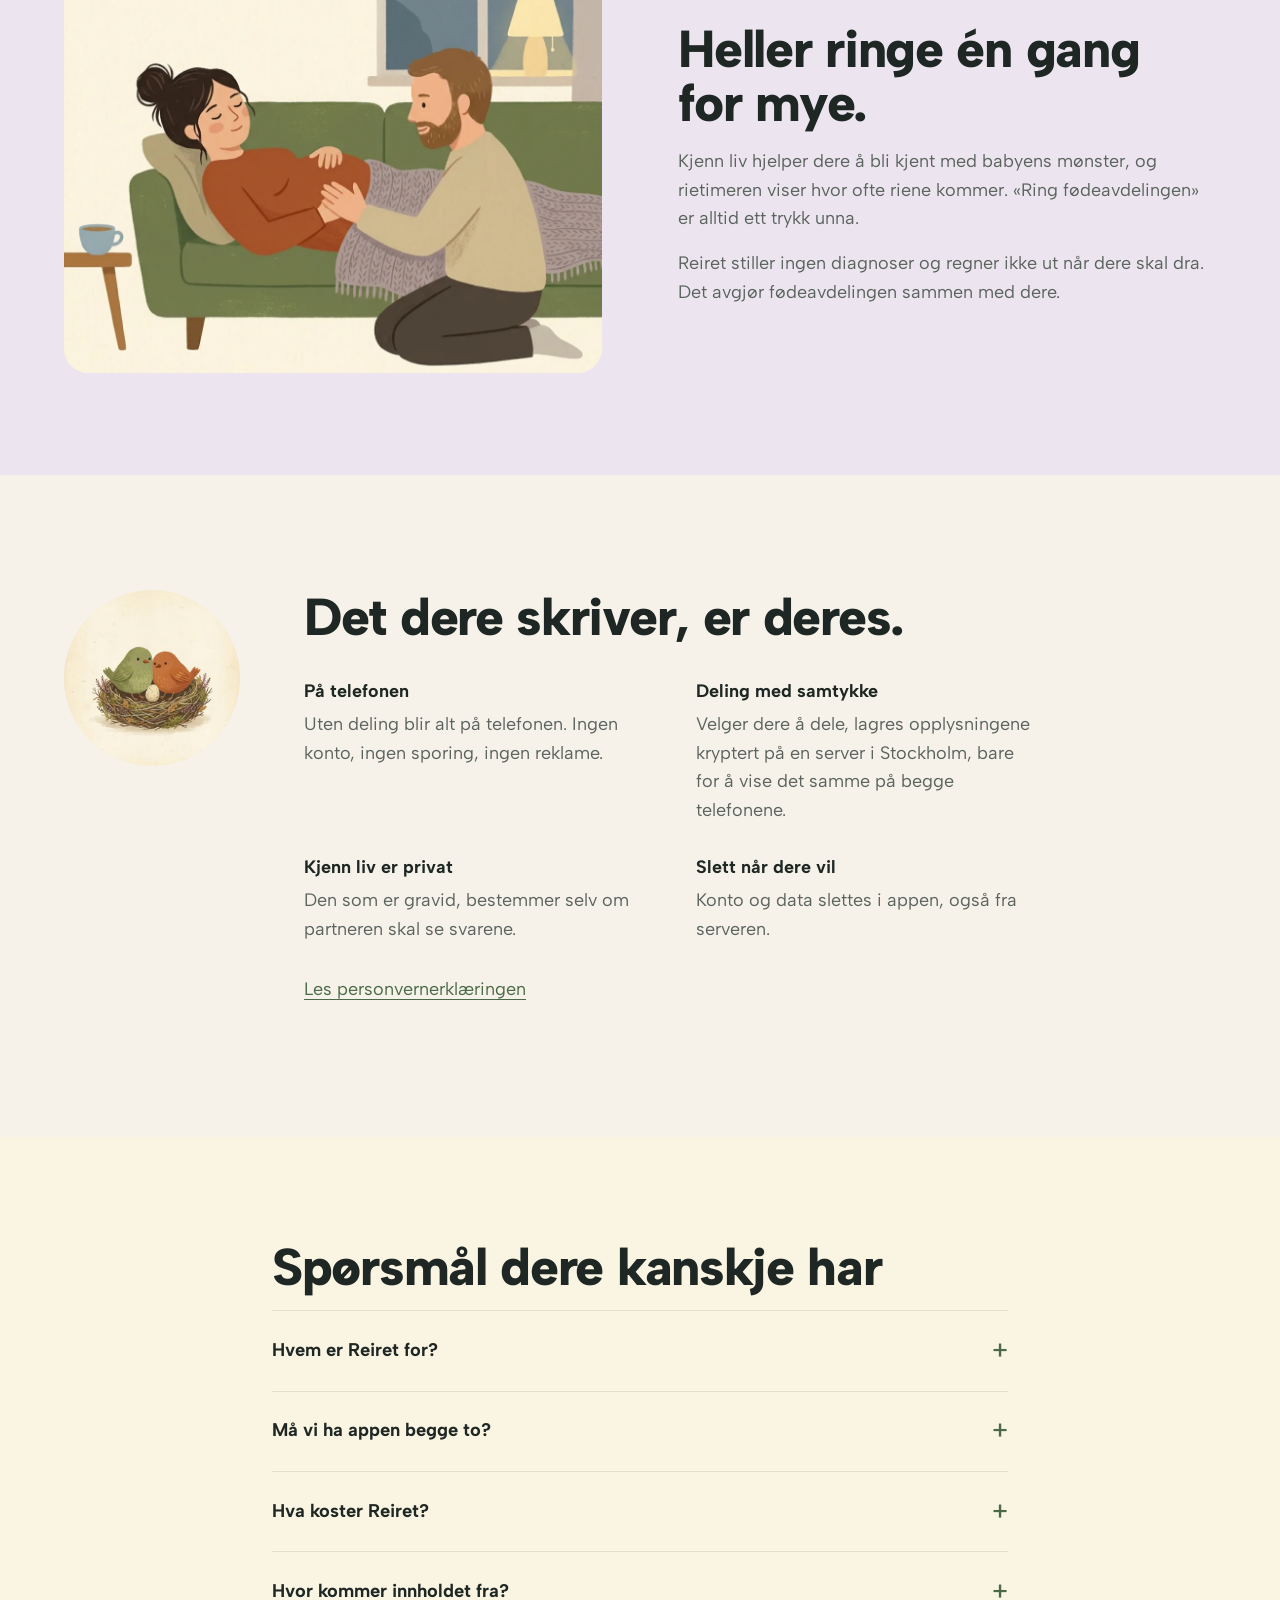
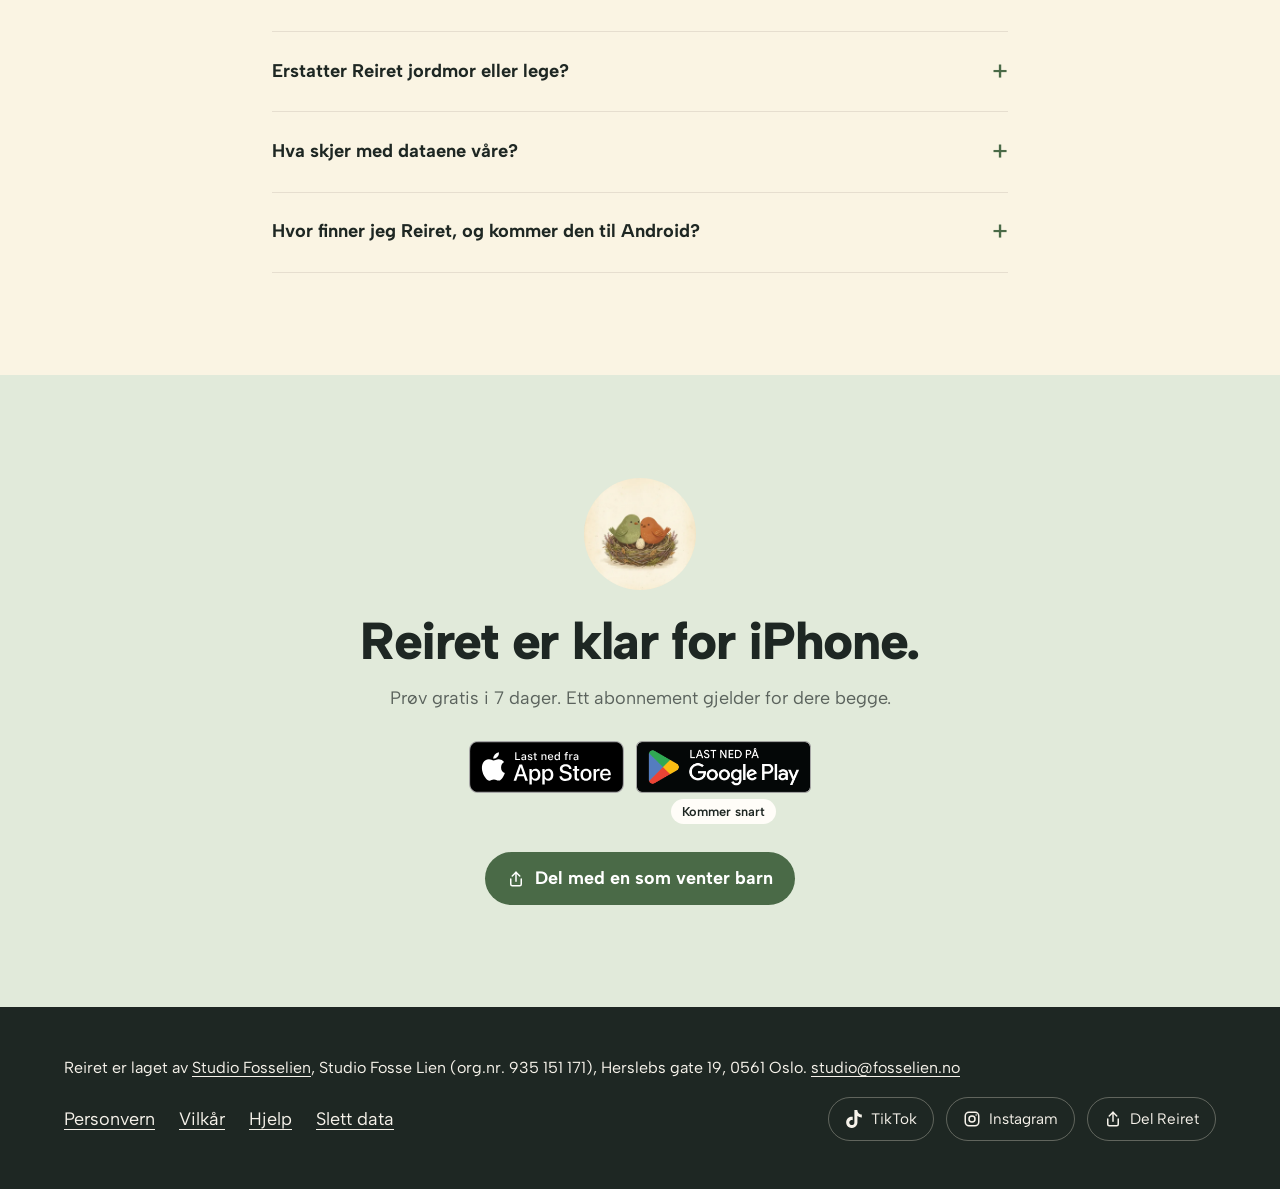
==== commit e5d41e85: "Publiser nettsiden 2026-10-17" ====
--- a/index.html
+++ b/index.html
@@ -271,10 +271,11 @@
 </main>
 <footer>
   <div class="innhold">
-    <p>Reiret er laget av Studio Fosselien, Studio Fosse Lien (org.nr. 935 151 171), Herslebs gate 19, 0561 Oslo. <a href="mailto:studio@fosselien.no">studio@fosselien.no</a></p>
+    <p>Reiret er laget av <a href="https://www.fosselien.no/">Studio Fosselien</a>, Studio Fosse Lien (org.nr. 935 151 171), Herslebs gate 19, 0561 Oslo. <a href="mailto:studio@fosselien.no">studio@fosselien.no</a></p>
     <nav aria-label="Bunnmeny"><a href="/personvern/">Personvern</a><a href="/vilkar/">Vilkår</a><a href="/hjelp/">Hjelp</a><a href="/slett/">Slett data</a></nav>
     <div class="sosialt">
       <a href="https://www.tiktok.com/@studio.fosselien" rel="noopener" aria-label="Reiret på TikTok"><svg viewBox="0 0 24 24" width="18" height="18" aria-hidden="true" focusable="false"><path fill="currentColor" d="M12.525.02c1.31-.02 2.61-.01 3.91-.02.08 1.53.63 3.09 1.75 4.17 1.12 1.11 2.7 1.62 4.24 1.79v4.03c-1.44-.05-2.89-.35-4.2-.97-.57-.26-1.1-.59-1.62-.93-.01 2.92.01 5.84-.02 8.75-.08 1.4-.54 2.79-1.35 3.94-1.31 1.92-3.58 3.17-5.91 3.21-1.43.08-2.86-.31-4.08-1.03-2.02-1.19-3.44-3.37-3.65-5.71-.02-.5-.03-1-.01-1.49.18-1.9 1.12-3.72 2.58-4.96 1.66-1.44 3.98-2.13 6.15-1.72.02 1.48-.04 2.96-.04 4.44-.99-.32-2.15-.23-3.02.37-.63.41-1.11 1.04-1.36 1.75-.21.51-.15 1.07-.14 1.61.24 1.64 1.82 3.02 3.5 2.87 1.12-.01 2.19-.66 2.77-1.61.19-.33.4-.67.41-1.06.1-1.79.06-3.57.07-5.36.01-4.03-.01-8.05.02-12.07z"/></svg><span>TikTok</span></a>
+      <a href="https://www.instagram.com/reiretapp/" rel="noopener" aria-label="Reiret på Instagram"><svg viewBox="0 0 24 24" width="18" height="18" aria-hidden="true" focusable="false" fill="none" stroke="currentColor" stroke-width="2" stroke-linecap="round" stroke-linejoin="round"><rect x="3" y="3" width="18" height="18" rx="5"/><circle cx="12" cy="12" r="4"/><circle cx="17.5" cy="6.5" r="1" fill="currentColor" stroke="none"/></svg><span>Instagram</span></a>
       <button type="button" data-del hidden><svg viewBox="0 0 24 24" width="18" height="18" aria-hidden="true" focusable="false" fill="none" stroke="currentColor" stroke-width="2" stroke-linecap="round" stroke-linejoin="round"><path d="M12 3v12"/><path d="m7 8 5-5 5 5"/><path d="M5 12v7a2 2 0 0 0 2 2h10a2 2 0 0 0 2-2v-7"/></svg><span aria-live="polite">Del Reiret</span></button>
     </div>
   </div>
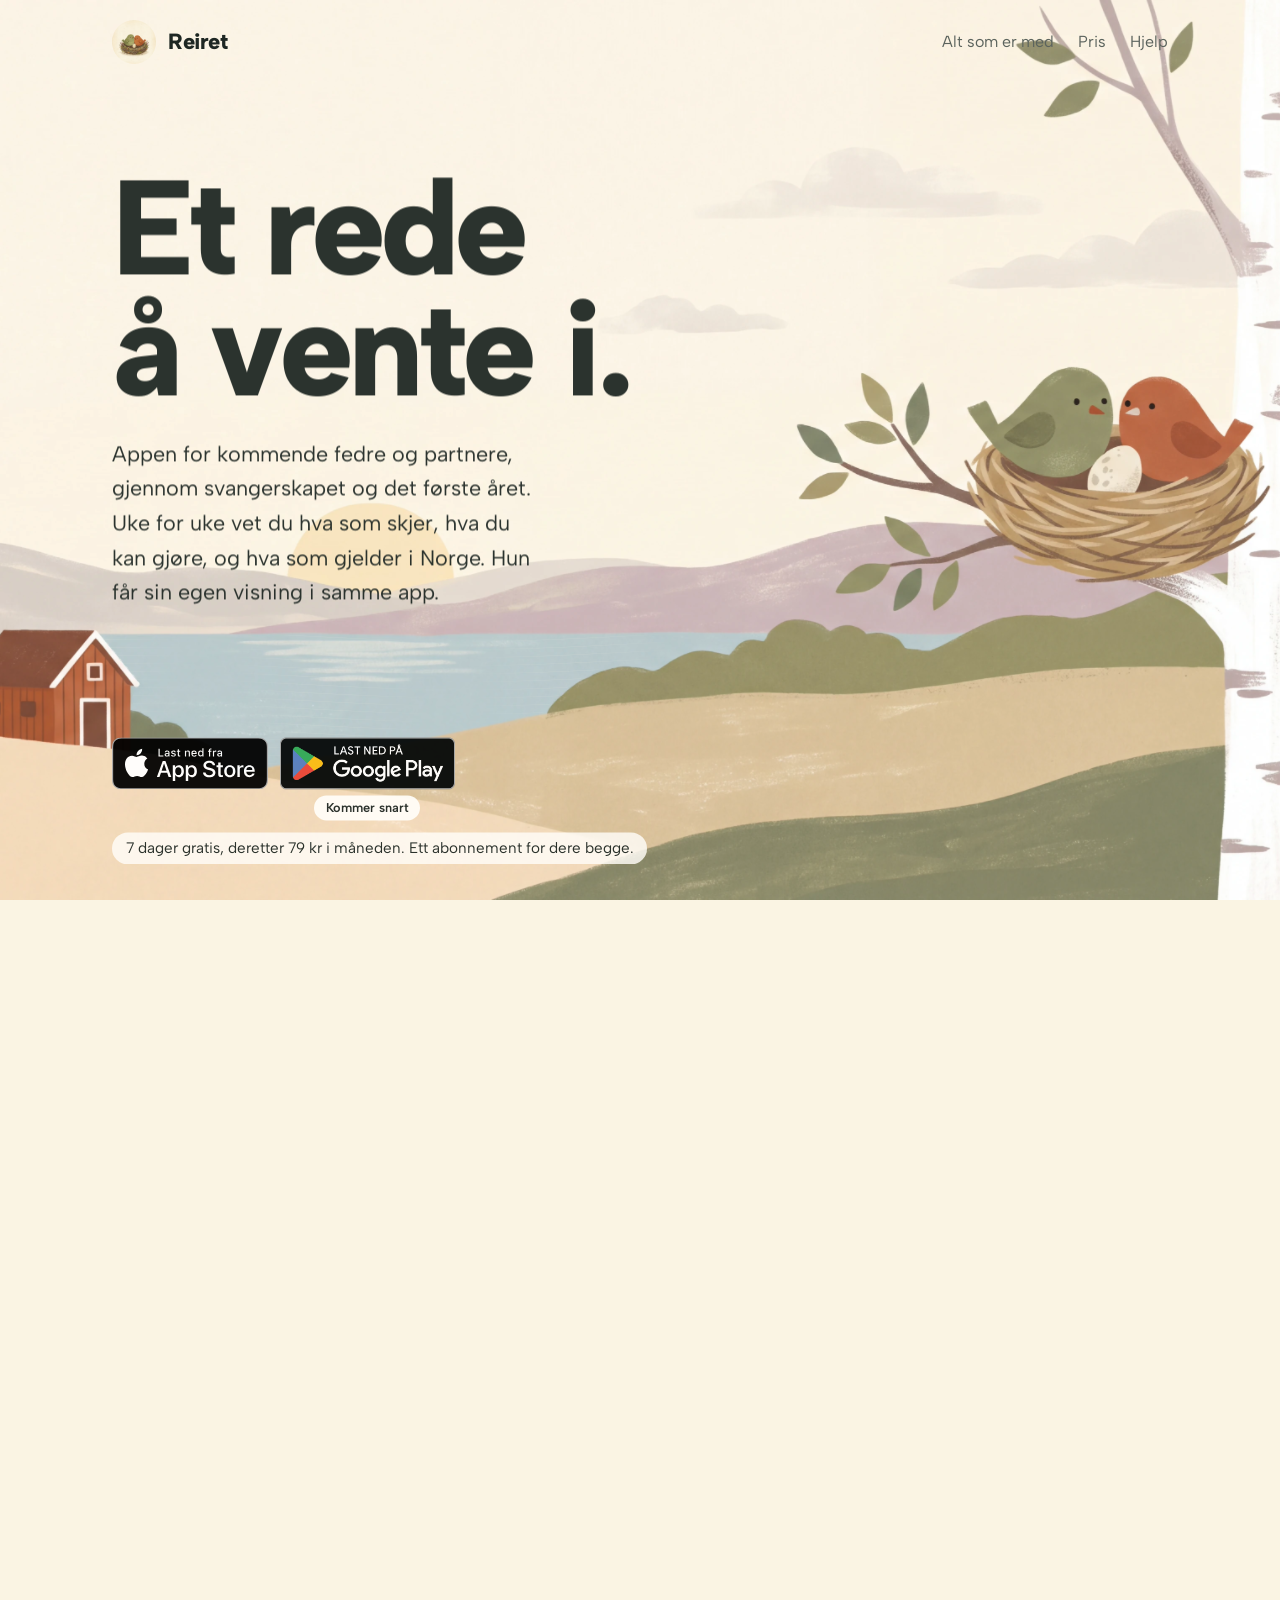
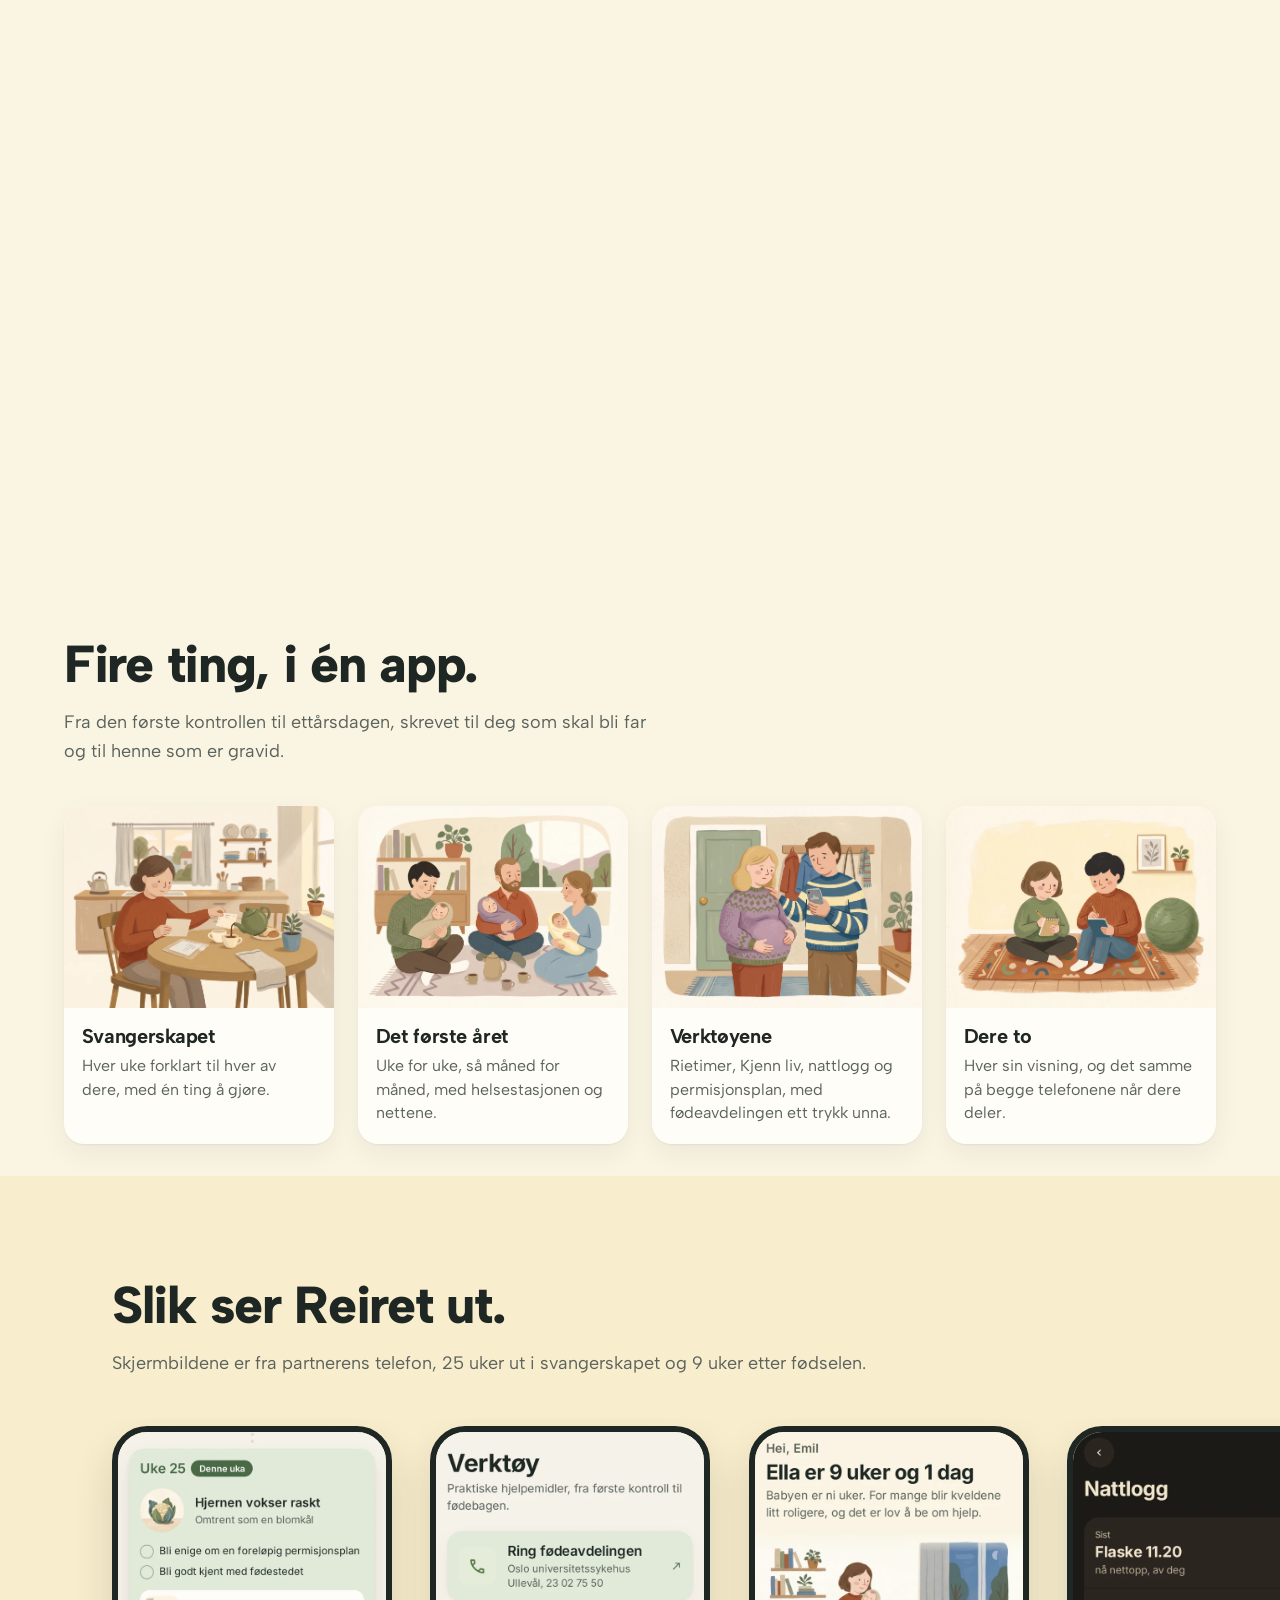
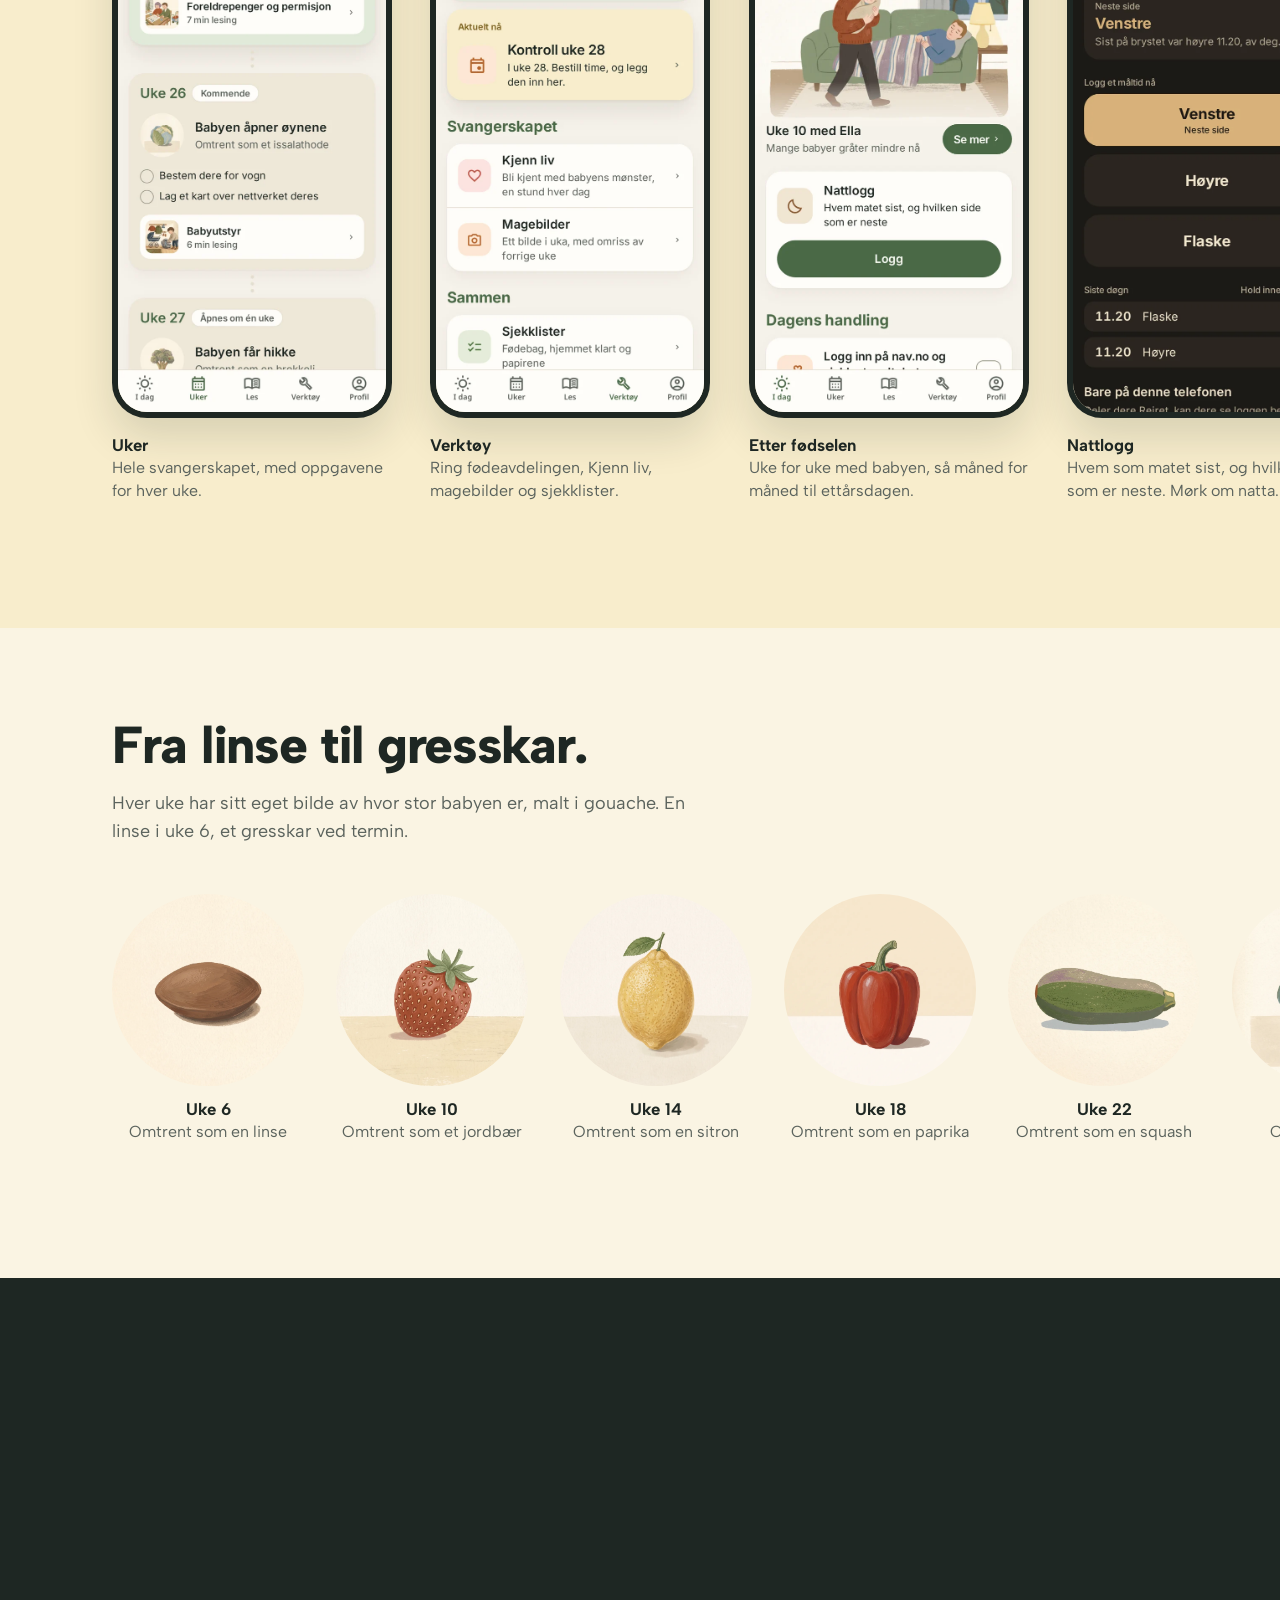
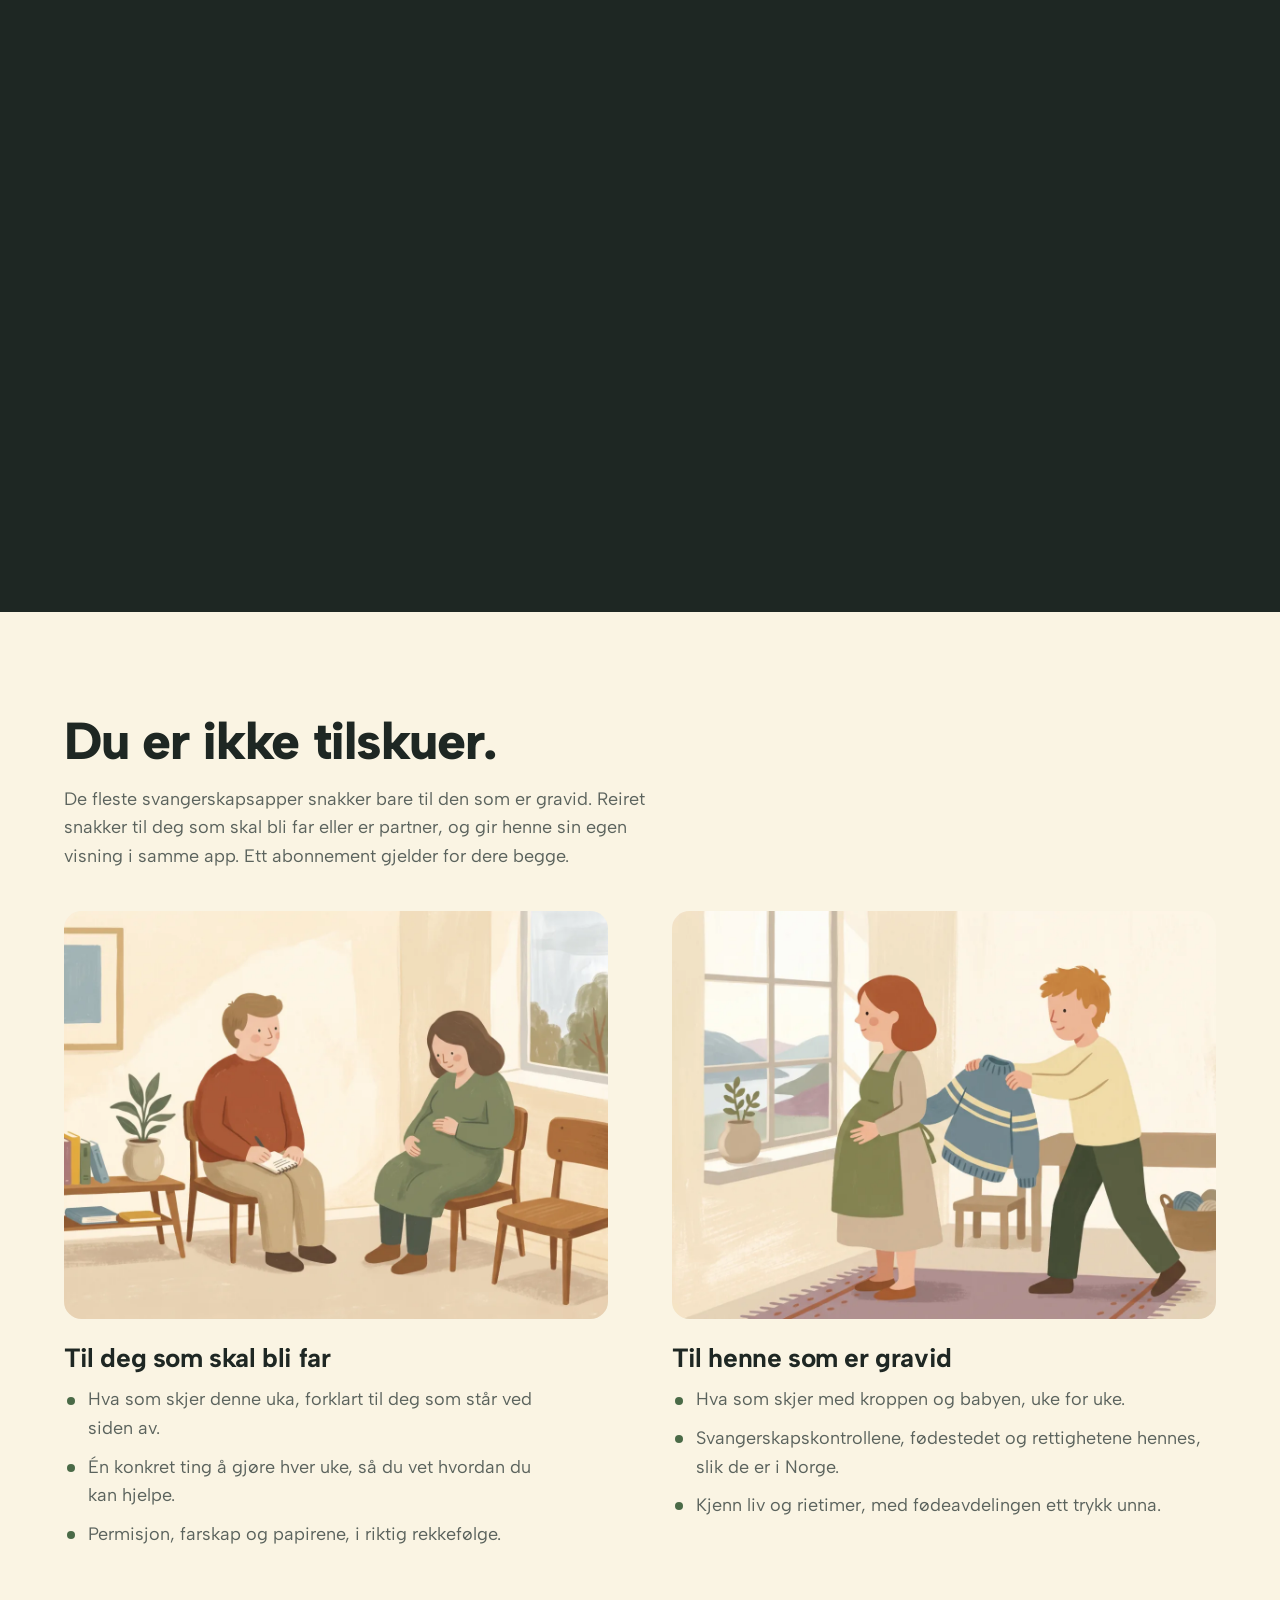
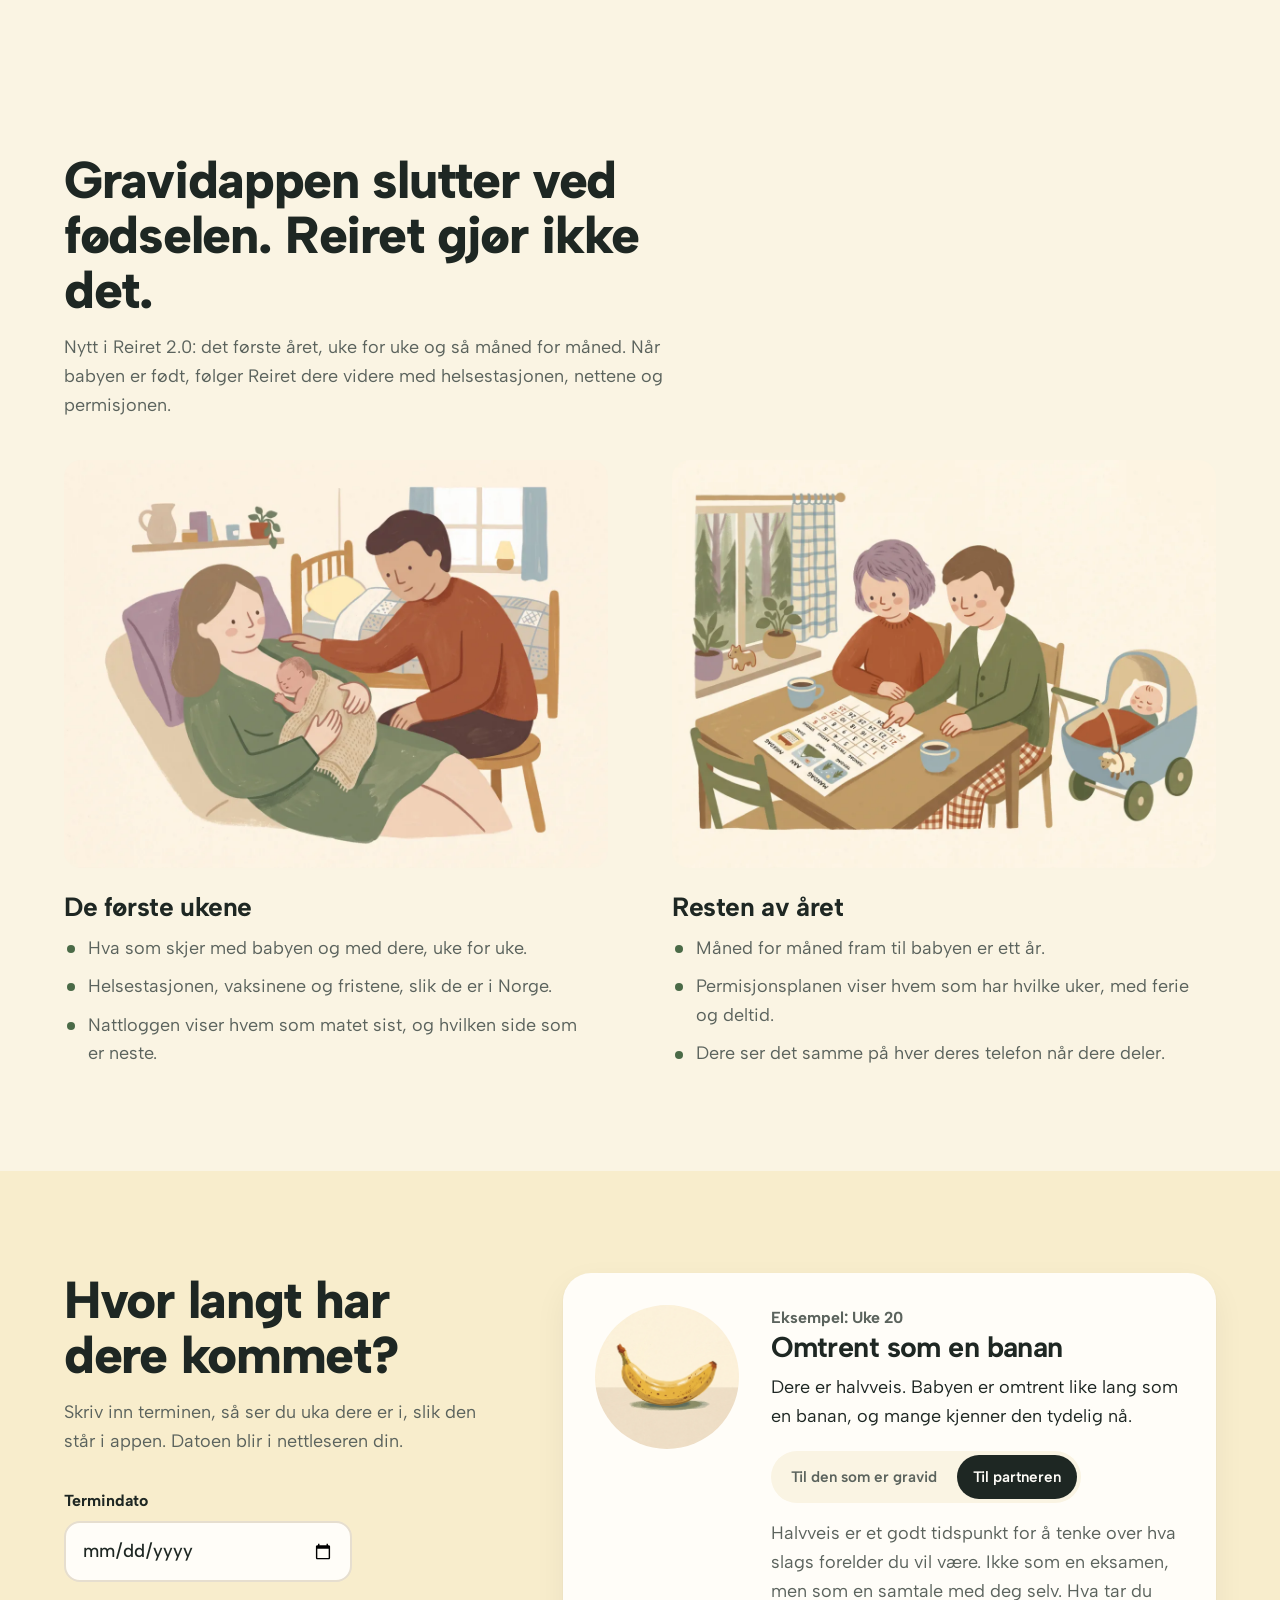
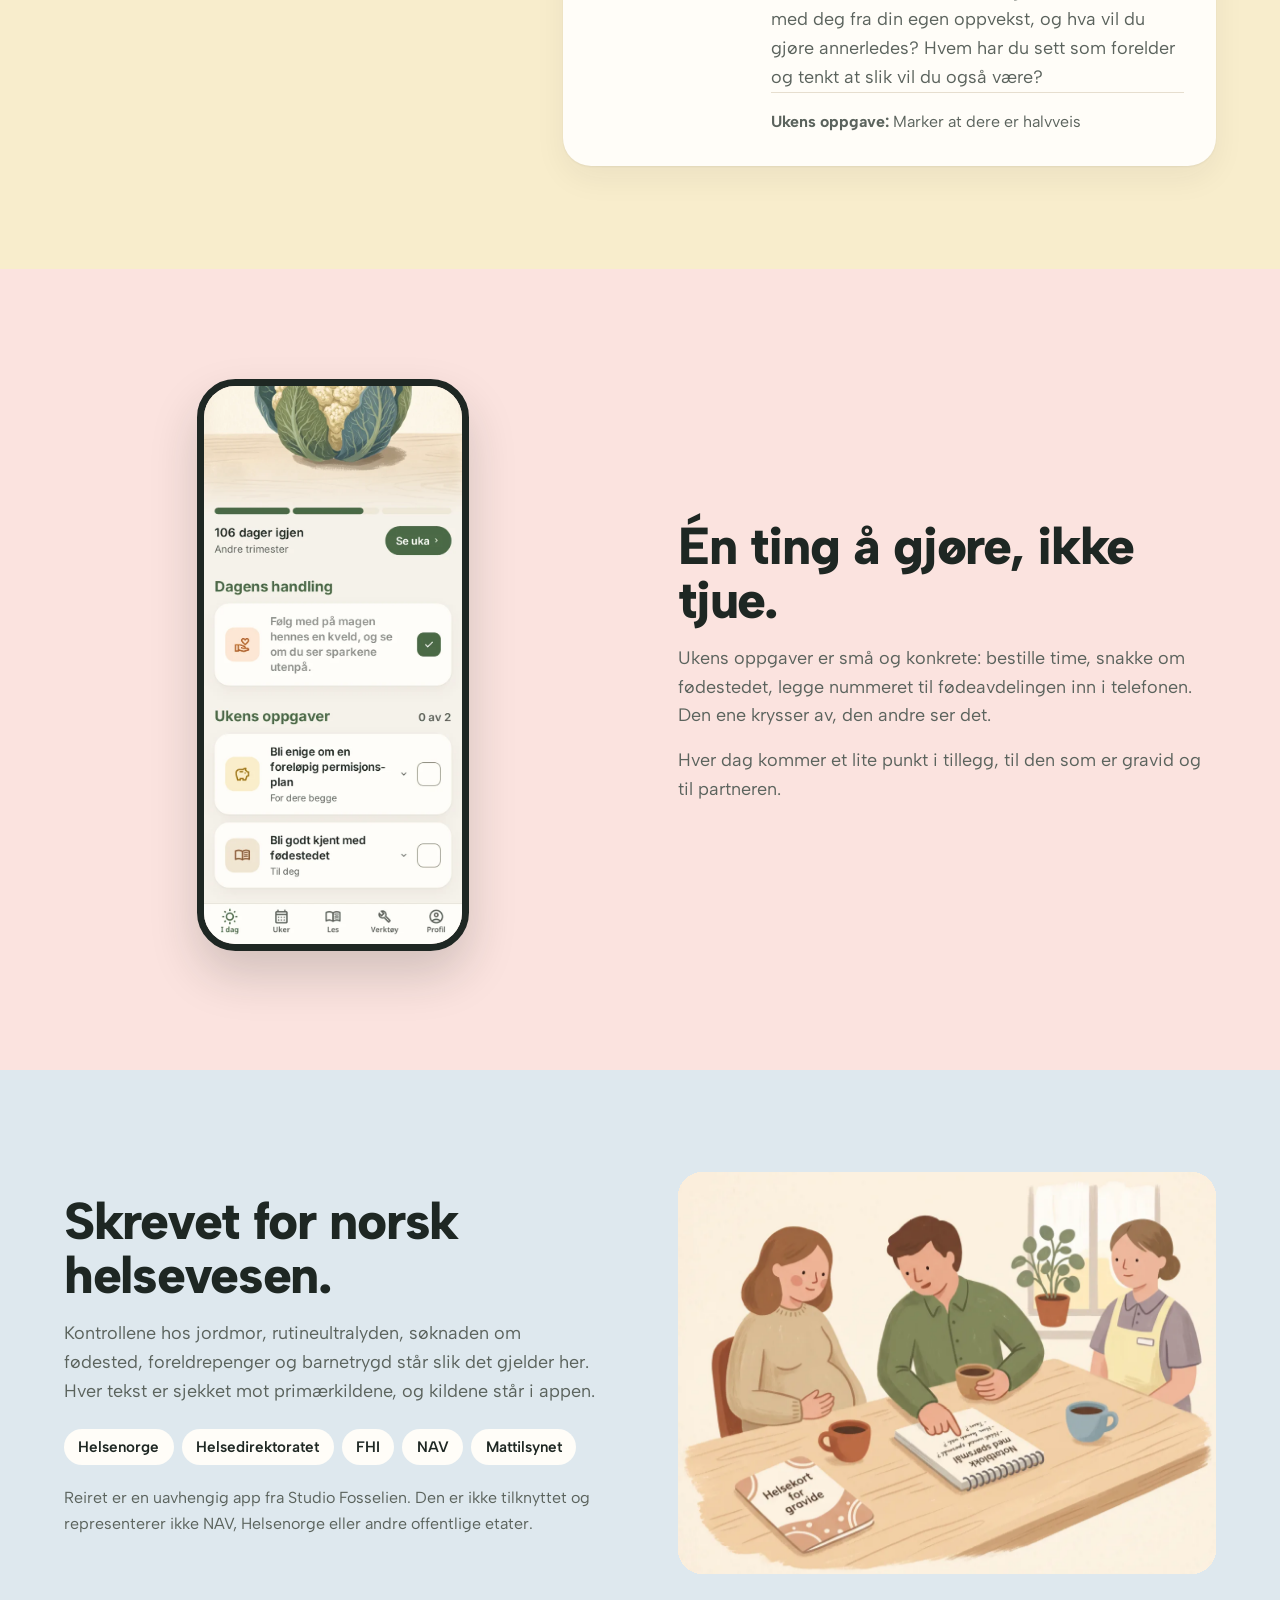
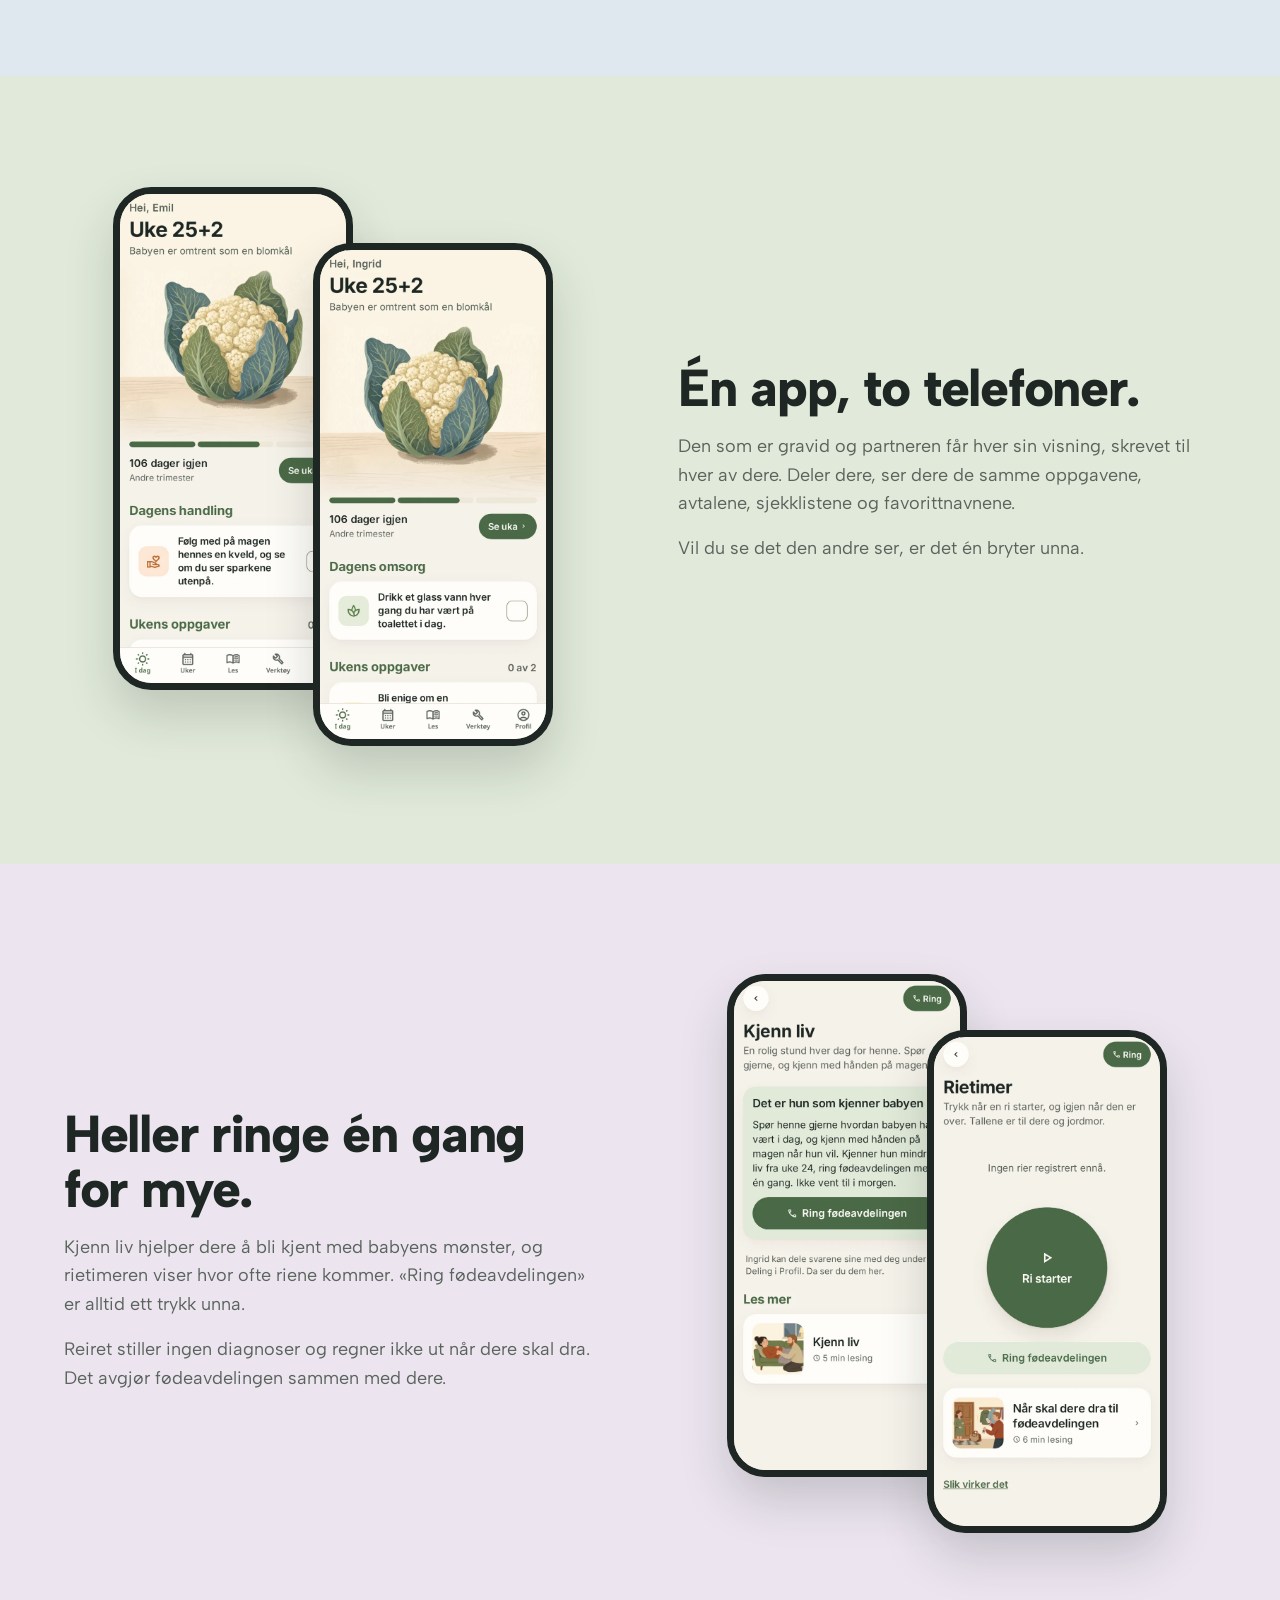
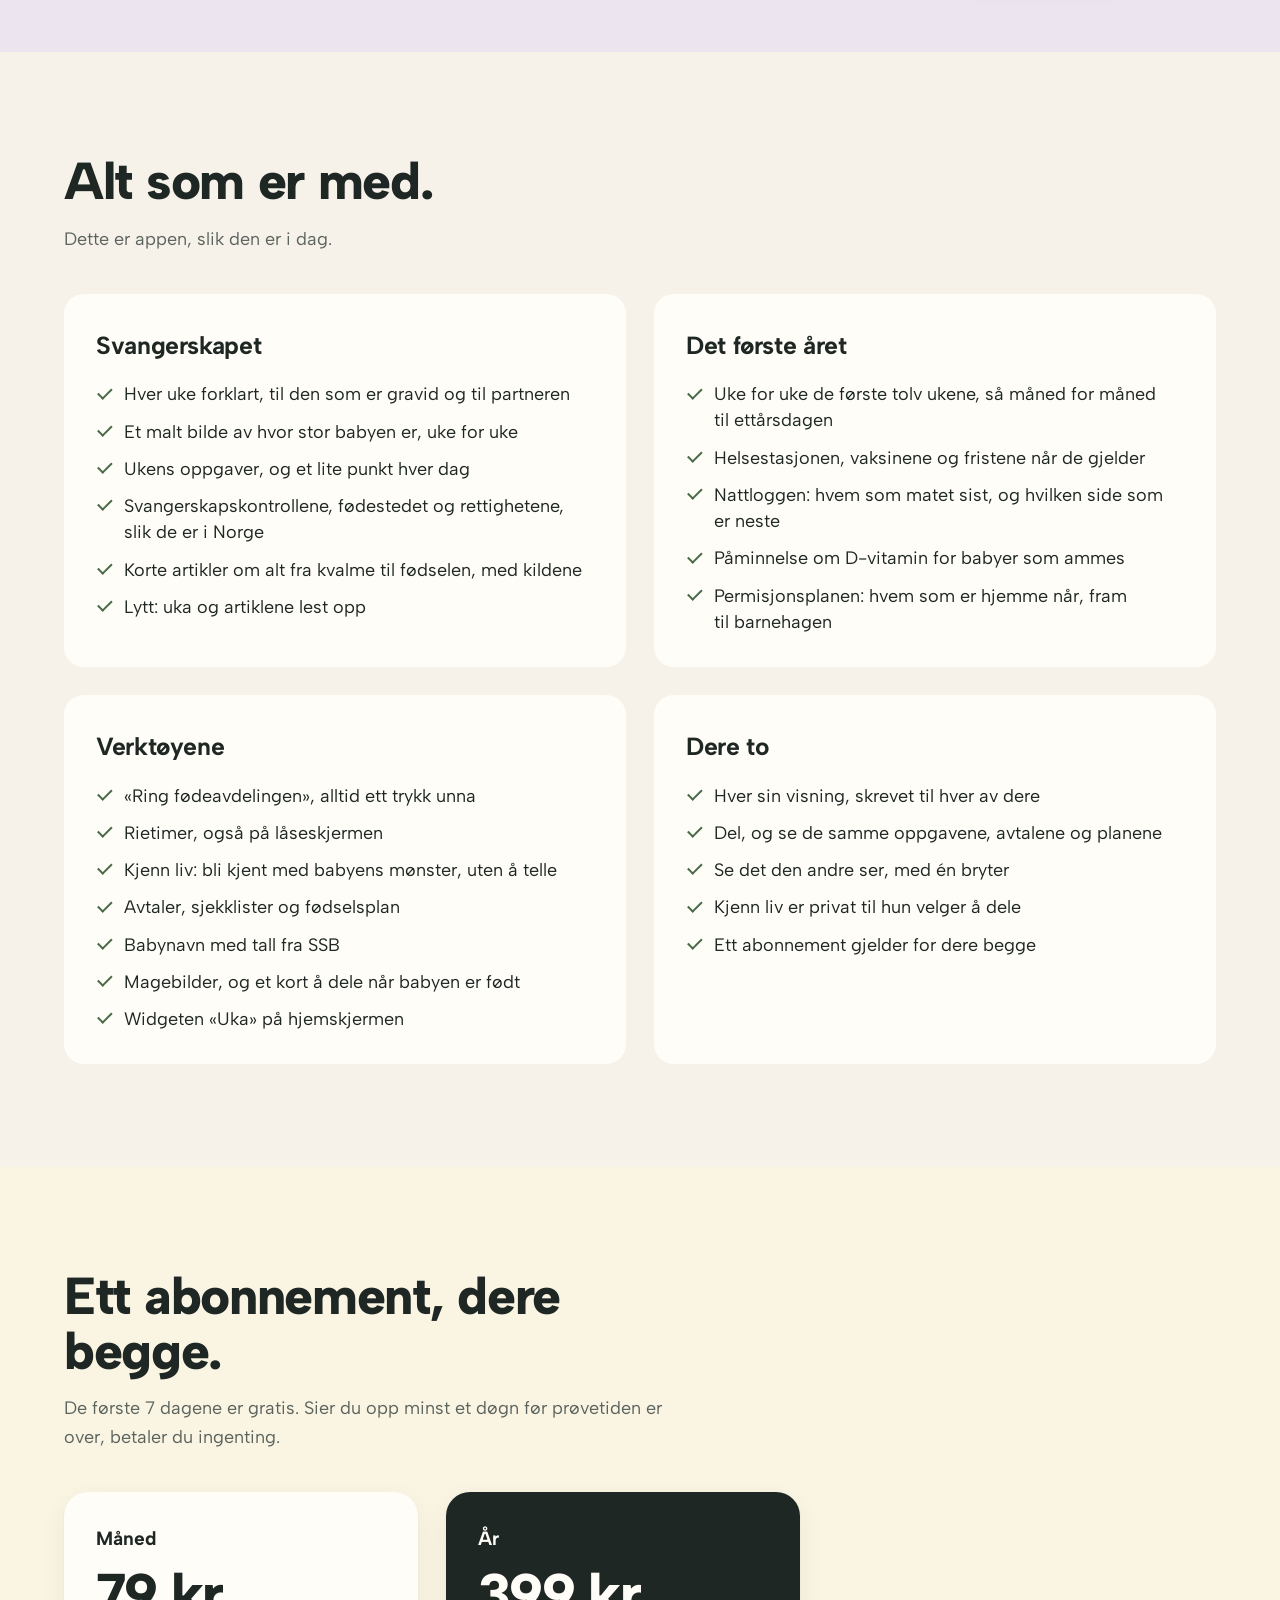
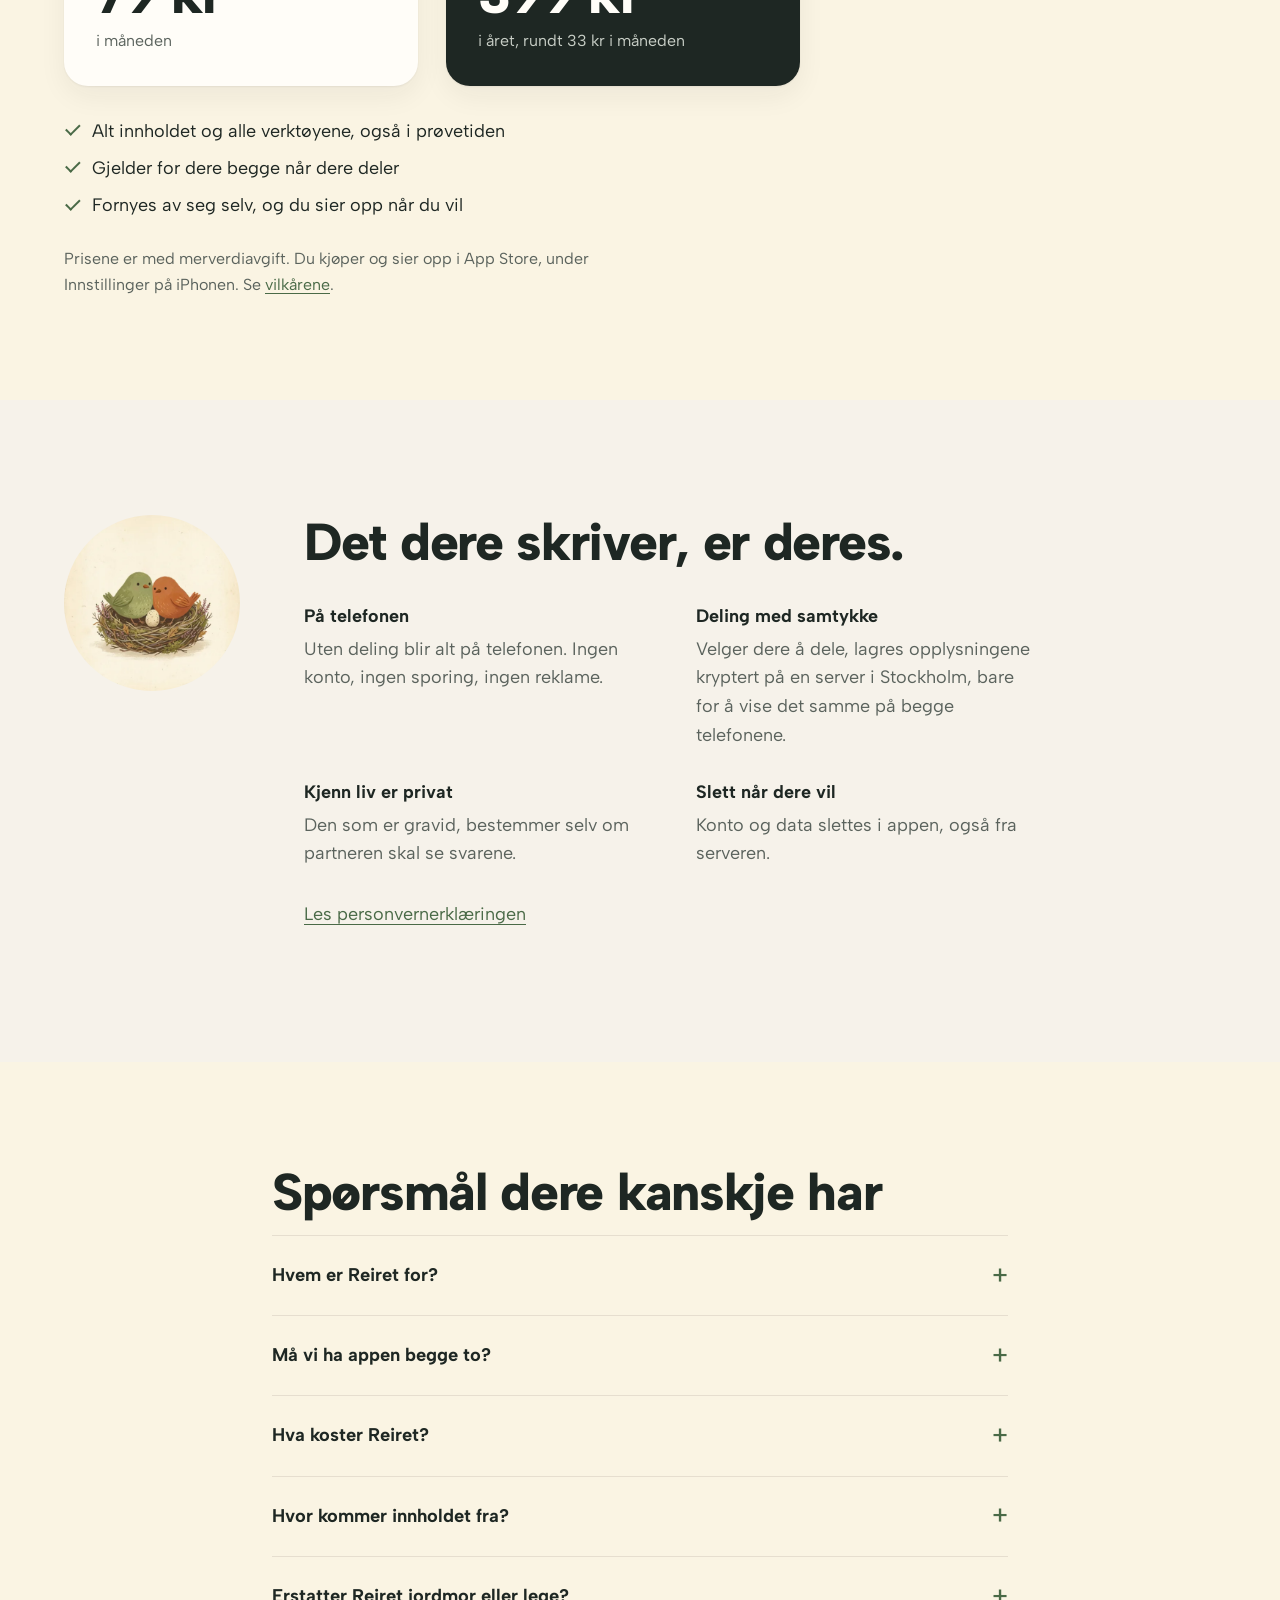
==== commit 7f12d100: "Publiser nettsiden 2026-10-23" ====
--- a/index.html
+++ b/index.html
@@ -23,12 +23,13 @@
 <script type="module" src="/besok.js"></script>
 <script type="module" src="/helt.js"></script>
 <script type="module" src="/uke.js"></script>
+<script type="application/ld+json">{"@context":"https://schema.org","@type":"MobileApplication","name":"Reiret","description":"Norsk app for kommende fedre og partnere, gjennom svangerskapet og det første året, med egen visning for henne som er gravid.","url":"https://reiretapp.no/","inLanguage":"nb","operatingSystem":"iOS","applicationCategory":"HealthApplication","installUrl":"https://apps.apple.com/no/app/reiret/id6817496337","offers":[{"@type":"Offer","name":"Måned","price":"79","priceCurrency":"NOK"},{"@type":"Offer","name":"År","price":"399","priceCurrency":"NOK"}],"publisher":{"@type":"Organization","name":"Studio Fosselien","url":"https://www.fosselien.no/","email":"studio@fosselien.no"}}</script>
 </head>
 <body class="forside">
 <a class="hopp" href="#innhold">Hopp til innholdet</a>
 <header class="topplinje">
   <a class="merke" href="/"><img src="/bilder/maskot.webp" alt="" width="44" height="44"><span>Reiret</span></a>
-  <nav aria-label="Hovedmeny"><a href="/personvern/">Personvern</a><a href="/hjelp/">Hjelp</a></nav>
+  <nav aria-label="Hovedmeny"><a class="bred-meny" href="/#alt">Alt som er med</a><a href="/#pris">Pris</a><a href="/hjelp/">Hjelp</a></nav>
 </header>
 <main id="innhold">
 
@@ -45,7 +46,39 @@
         <h1 id="helt-tittel" aria-label="Et rede å vente i."><span aria-hidden="true"><span class="linje"><span class="ord"><span style="--i:0">E</span><span style="--i:1">t</span></span> <span class="ord"><span style="--i:2">r</span><span style="--i:3">e</span><span style="--i:4">d</span><span style="--i:5">e</span></span></span> <span class="linje"><span class="ord"><span style="--i:6">å</span></span> <span class="ord"><span style="--i:7">v</span><span style="--i:8">e</span><span style="--i:9">n</span><span style="--i:10">t</span><span style="--i:11">e</span></span> <span class="ord"><span style="--i:12">i</span><span style="--i:13">.</span></span></span></span></h1>
         <p class="ingress vis">Appen for kommende fedre og partnere, gjennom svangerskapet og det første året. Uke for uke vet du hva som skjer, hva du kan gjøre, og hva som gjelder i Norge. Hun får sin egen visning i samme app.</p>
       </div>
-      <p class="hent vis vis-2"><a class="app-store" href="https://apps.apple.com/no/app/reiret/id6817496337"><img src="/bilder/app-store.svg" width="120" height="40" alt="Last ned fra App Store"></a><span class="merke-play"><img src="/bilder/google-play.png" width="646" height="192" alt="Last ned på Google Play"><small>Kommer snart</small></span></p>
+      <div class="start vis vis-2">
+        <p class="hent"><a class="app-store" href="https://apps.apple.com/no/app/reiret/id6817496337"><img src="/bilder/app-store.svg" width="120" height="40" alt="Last ned fra App Store"></a><span class="merke-play"><img src="/bilder/google-play.png" width="646" height="192" alt="Last ned på Google Play"><small>Kommer snart</small></span></p>
+        <p class="vilkaar">7 dager gratis, deretter 79 kr i måneden. Ett abonnement for dere begge.</p>
+      </div>
+    </div>
+  </section>
+
+  <section class="oversikt" aria-labelledby="oversikt-tittel">
+    <div class="innhold">
+      <div class="hode ton">
+        <h2 id="oversikt-tittel">Fire ting, i én app.</h2>
+        <p>Fra den første kontrollen til ettårsdagen, skrevet til deg som skal bli far og til henne som er gravid.</p>
+      </div>
+      <div class="kort4">
+        <article class="ton" style="--n:0"><img src="/bilder/helsekortet-for-gravide.webp" alt="Partneren sitter ved kjøkkenbordet i morgenlys og legger helsekortet for gravide forsiktig i en plastlomme, mens hun heller te i to kopper" width="1170" height="874" loading="lazy"><h3>Svangerskapet</h3><p>Hver uke forklart til hver av dere, med én ting å gjøre.</p></article>
+        <article class="ton" style="--n:1"><img src="/bilder/barselgruppe-og-fedrenettverk.webp" alt="To fedre og en mor sitter på et teppe på gulvet i en lys stue med hver sin baby og en kanne kaffe mellom seg" width="1170" height="874" loading="lazy"><h3>Det første året</h3><p>Uke for uke, så måned for måned, med helsestasjonen og nettene.</p></article>
+        <article class="ton" style="--n:2"><img src="/bilder/tegn-pa-at-fodselen-naermer-seg.webp" alt="En kvinne står i gangen med hånden på magen mens partneren holder en telefon med en rietimer på skjermen" width="1170" height="874" loading="lazy"><h3>Verktøyene</h3><p>Rietimer, Kjenn liv, nattlogg og permisjonsplan, med fødeavdelingen ett trykk unna.</p></article>
+        <article class="ton" style="--n:3"><img src="/bilder/fodselsforberedende-kurs.webp" alt="Et par sitter på en yogamatte med hver sin notatbok, med en treningsball ved siden av" width="1170" height="874" loading="lazy"><h3>Dere to</h3><p>Hver sin visning, og det samme på begge telefonene når dere deler.</p></article>
+      </div>
+    </div>
+  </section>
+
+  <section class="telefoner" aria-labelledby="telefoner-tittel">
+    <div class="hode ton">
+      <h2 id="telefoner-tittel">Slik ser Reiret ut.</h2>
+      <p>Skjermbildene er fra partnerens telefon, 25 uker ut i svangerskapet og 9 uker etter fødselen.</p>
+    </div>
+    <div class="rad" tabindex="0" aria-label="Skjermbilder fra appen">
+      <figure class="ton" style="--n:0"><img src="/bilder/app-uker.webp" alt="Skjermbilde av Uker i Reiret" width="640" height="1385" loading="lazy"><figcaption><b>Uker</b>Hele svangerskapet, med oppgavene for hver uke.</figcaption></figure>
+      <figure class="ton" style="--n:1"><img src="/bilder/app-verktoy.webp" alt="Skjermbilde av Verktøy i Reiret" width="640" height="1385" loading="lazy"><figcaption><b>Verktøy</b>Ring fødeavdelingen, Kjenn liv, magebilder og sjekklister.</figcaption></figure>
+      <figure class="ton" style="--n:2"><img src="/bilder/app-baby.webp" alt="Skjermbilde av Etter fødselen i Reiret" width="640" height="1385" loading="lazy"><figcaption><b>Etter fødselen</b>Uke for uke med babyen, så måned for måned til ettårsdagen.</figcaption></figure>
+      <figure class="ton" style="--n:3"><img src="/bilder/app-nattlogg.webp" alt="Skjermbilde av Nattlogg i Reiret" width="640" height="1385" loading="lazy"><figcaption><b>Nattlogg</b>Hvem som matet sist, og hvilken side som er neste. Mørk om natta.</figcaption></figure>
+      <figure class="ton" style="--n:4"><img src="/bilder/app-permisjon.webp" alt="Skjermbilde av Permisjon i Reiret" width="640" height="1385" loading="lazy"><figcaption><b>Permisjon</b>Hvem som er hjemme når, fra fødselen til barnehagen.</figcaption></figure>
     </div>
   </section>
 
@@ -167,23 +200,11 @@
     </div>
   </section>
 
-  <section class="telefoner" aria-labelledby="telefoner-tittel">
-    <div class="hode ton">
-      <h2 id="telefoner-tittel">Slik ser Reiret ut.</h2>
-      <p>Skjermbildene er fra partnerens telefon, 22 uker ut i svangerskapet.</p>
-    </div>
-    <div class="rad" tabindex="0" aria-label="Skjermbilder fra appen">
-      <figure class="ton" style="--n:0"><img src="/bilder/app-i-dag.webp" alt="Skjermbilde av I dag i Reiret" width="600" height="1299" loading="lazy"><figcaption><b>I dag</b>Uka dere er i, hva som skjer, og hva du kan gjøre i dag.</figcaption></figure>
-      <figure class="ton" style="--n:1"><img src="/bilder/app-ukebrief.webp" alt="Skjermbilde av Ukebrief i Reiret" width="600" height="1299" loading="lazy"><figcaption><b>Ukebrief</b>Babyen, deg og det som kommer snart. «Til deg» er skrevet til partneren.</figcaption></figure>
-      <figure class="ton" style="--n:2"><img src="/bilder/app-uker.webp" alt="Skjermbilde av Uker i Reiret" width="600" height="1299" loading="lazy"><figcaption><b>Uker</b>Hele svangerskapet, med oppgavene for hver uke.</figcaption></figure>
-      <figure class="ton" style="--n:3"><img src="/bilder/app-verktoy.webp" alt="Skjermbilde av Verktøy i Reiret" width="600" height="1299" loading="lazy"><figcaption><b>Verktøy</b>Ring fødeavdelingen, Kjenn liv, sjekklister og avtaler.</figcaption></figure>
-      <figure class="ton" style="--n:4"><img src="/bilder/app-rietimer.webp" alt="Skjermbilde av Rietimer i Reiret" width="600" height="1299" loading="lazy"><figcaption><b>Rietimer</b>Hvor lange riene er og hvor ofte de kommer, med fødeavdelingen ett trykk unna.</figcaption></figure>
-    </div>
-  </section>
+
 
   <section class="del tone-nype">
     <div class="innhold">
-      <figure class="ton"><img src="/bilder/a-fortelle-nyheten.webp" alt="Et ultralydbilde ligger på kjøkkenbordet ved siden av en telefon og to kopper, klart til å deles" width="1170" height="874" loading="lazy"></figure>
+      <figure class="ton mobiler"><img src="/bilder/app-i-dag-avkrysset.webp" alt="Skjermbilde av I dag i Reiret, med dagens handling krysset av og ukens oppgaver" width="640" height="1385" loading="lazy"></figure>
       <div class="ton" style="--n:1">
         <h2>Én ting å gjøre, ikke tjue.</h2>
         <p>Ukens oppgaver er små og konkrete: bestille time, snakke om fødestedet, legge nummeret til fødeavdelingen inn i telefonen. Den ene krysser av, den andre ser det.</p>
@@ -199,14 +220,15 @@
       <div class="ton" style="--n:1">
         <h2>Skrevet for norsk helsevesen.</h2>
         <p>Kontrollene hos jordmor, rutineultralyden, søknaden om fødested, foreldrepenger og barnetrygd står slik det gjelder her. Hver tekst er sjekket mot primærkildene, og kildene står i appen.</p>
-        <ul class="kilder" aria-label="Kilder"><li>Helsenorge</li><li>Helsedirektoratet</li><li>FHI</li><li>NAV</li><li>Mattilsynet</li></ul>
+        <ul class="kilder" aria-label="Kilder"><li><a href="https://www.helsenorge.no/gravid/">Helsenorge</a></li><li><a href="https://www.helsedirektoratet.no/retningslinjer/svangerskapsomsorgen">Helsedirektoratet</a></li><li><a href="https://www.fhi.no/va/vaksinasjonshandboka/vaksinasjon/barnevaksinasjonsprogrammet/">FHI</a></li><li><a href="https://www.nav.no/foreldrepenger">NAV</a></li><li><a href="https://www.mattilsynet.no/mat-og-drikke/forbrukere/rad-og-advarsler-til-gravide">Mattilsynet</a></li></ul>
+        <p class="uavhengig">Reiret er en uavhengig app fra Studio Fosselien. Den er ikke tilknyttet og representerer ikke NAV, Helsenorge eller andre offentlige etater.</p>
       </div>
     </div>
   </section>
 
   <section class="del tone-mose">
     <div class="innhold">
-      <figure class="ton"><img src="/bilder/parforholdet-nar-dere-blir-tre.webp" alt="Et par går tur med barnevogn på en grusvei i høstlys, med hver sin hånd på håndtaket" width="1170" height="874" loading="lazy"></figure>
+      <figure class="ton mobiler par"><img src="/bilder/app-i-dag.webp" alt="Skjermbilde av I dag til partneren i uke 25, med dagens handling" width="640" height="1385" loading="lazy"><img src="/bilder/app-i-dag-gravid.webp" alt="Skjermbilde av I dag til henne som er gravid samme uke, med dagens omsorg" width="640" height="1385" loading="lazy"></figure>
       <div class="ton" style="--n:1">
         <h2>Én app, to telefoner.</h2>
         <p>Den som er gravid og partneren får hver sin visning, skrevet til hver av dere. Deler dere, ser dere de samme oppgavene, avtalene, sjekklistene og favorittnavnene.</p>
@@ -218,13 +240,55 @@
 
   <section class="del tone-lyng">
     <div class="innhold">
-      <figure class="ton"><img src="/bilder/kjenn-liv.webp" alt="En gravid kvinne ligger på siden i sofaen med hånden på magen, mens partnerens hånd hviler ved siden av" width="1170" height="874" loading="lazy"></figure>
+      <figure class="ton mobiler par"><img src="/bilder/app-kjenn-liv.webp" alt="Skjermbilde av Kjenn liv i Reiret, med knappen Ring fødeavdelingen" width="640" height="1385" loading="lazy"><img src="/bilder/app-rietimer.webp" alt="Skjermbilde av rietimeren i Reiret" width="640" height="1385" loading="lazy"></figure>
       <div class="ton" style="--n:1">
         <h2>Heller ringe én gang for mye.</h2>
         <p>Kjenn liv hjelper dere å bli kjent med babyens mønster, og rietimeren viser hvor ofte riene kommer. «Ring fødeavdelingen» er alltid ett trykk unna.</p>
         <p>Reiret stiller ingen diagnoser og regner ikke ut når dere skal dra. Det avgjør fødeavdelingen sammen med dere.</p>
         
       </div>
+    </div>
+  </section>
+
+  <section class="alt" id="alt" aria-labelledby="alt-tittel">
+    <div class="innhold">
+      <div class="hode ton">
+        <h2 id="alt-tittel">Alt som er med.</h2>
+        <p>Dette er appen, slik den er i dag.</p>
+      </div>
+      <div class="grupper">
+        <article class="ton" style="--n:0"><h3>Svangerskapet</h3><ul><li>Hver uke forklart, til den som er gravid og til partneren</li><li>Et malt bilde av hvor stor babyen er, uke for uke</li><li>Ukens oppgaver, og et lite punkt hver dag</li><li>Svangerskapskontrollene, fødestedet og rettighetene, slik de er i Norge</li><li>Korte artikler om alt fra kvalme til fødselen, med kildene</li><li>Lytt: uka og artiklene lest opp</li></ul></article>
+        <article class="ton" style="--n:1"><h3>Det første året</h3><ul><li>Uke for uke de første tolv ukene, så måned for måned til ettårsdagen</li><li>Helsestasjonen, vaksinene og fristene når de gjelder</li><li>Nattloggen: hvem som matet sist, og hvilken side som er neste</li><li>Påminnelse om D-vitamin for babyer som ammes</li><li>Permisjonsplanen: hvem som er hjemme når, fram til barnehagen</li></ul></article>
+        <article class="ton" style="--n:0"><h3>Verktøyene</h3><ul><li>«Ring fødeavdelingen», alltid ett trykk unna</li><li>Rietimer, også på låseskjermen</li><li>Kjenn liv: bli kjent med babyens mønster, uten å telle</li><li>Avtaler, sjekklister og fødselsplan</li><li>Babynavn med tall fra SSB</li><li>Magebilder, og et kort å dele når babyen er født</li><li>Widgeten «Uka» på hjemskjermen</li></ul></article>
+        <article class="ton" style="--n:1"><h3>Dere to</h3><ul><li>Hver sin visning, skrevet til hver av dere</li><li>Del, og se de samme oppgavene, avtalene og planene</li><li>Se det den andre ser, med én bryter</li><li>Kjenn liv er privat til hun velger å dele</li><li>Ett abonnement gjelder for dere begge</li></ul></article>
+      </div>
+    </div>
+  </section>
+
+  <section class="pris" id="pris" aria-labelledby="pris-tittel">
+    <div class="innhold">
+      <div class="hode ton">
+        <h2 id="pris-tittel">Ett abonnement, dere begge.</h2>
+        <p>De første 7 dagene er gratis. Sier du opp minst et døgn før prøvetiden er over, betaler du ingenting.</p>
+      </div>
+      <div class="priser">
+        <article class="ton" style="--n:0">
+          <h3>Måned</h3>
+          <p class="belop">79 kr</p>
+          <p class="per">i måneden</p>
+        </article>
+        <article class="ton aar" style="--n:1">
+          <h3>År</h3>
+          <p class="belop">399 kr</p>
+          <p class="per">i året, rundt 33 kr i måneden</p>
+        </article>
+      </div>
+      <ul class="med ton" style="--n:2">
+        <li>Alt innholdet og alle verktøyene, også i prøvetiden</li>
+        <li>Gjelder for dere begge når dere deler</li>
+        <li>Fornyes av seg selv, og du sier opp når du vil</li>
+      </ul>
+      <p class="merknad ton" style="--n:2">Prisene er med merverdiavgift. Du kjøper og sier opp i App Store, under Innstillinger på iPhonen. Se <a href="/vilkar/">vilkårene</a>.</p>
     </div>
   </section>
 
--- a/stil.css
+++ b/stil.css
@@ -72,7 +72,7 @@
    Jonathan fortsatt at det gikk for fort på laptopen. helt.js gjør også etterfølgingen roligere her. */
 @media (hover: hover) and (pointer: fine) { .levende .helt { height: 450vh; } }
 /* Ukene glir opp over maleriet mens det løses opp i papir, så det aldri står en tom skjerm. */
-.levende .uker { margin-top: -35vh; }
+.levende .oversikt { margin-top: -35vh; }
 .scene { position: relative; height: 100%; overflow: hidden; background: var(--papir); }
 .levende .scene { position: sticky; top: 0; height: 100vh; min-height: 34rem; }
 .scene picture, .maleri, .scene canvas, .dis { position: absolute; inset: 0; width: 100%; height: 100%; }
@@ -93,10 +93,17 @@
 .helt h1 .ord { display: inline-block; white-space: nowrap; }
 .helt h1 .ord > span { display: inline-block; }
 .helt .ingress { color: var(--tekst); max-width: 27rem; text-wrap: pretty; margin: 0; }
-/* App Store-merket står nederst, over åsene. Løftet over Safaris verktøylinje på iPhone. */
-.helt .hent {
+/* App Store-merket står nederst, over åsene. Løftet over Safaris verktøylinje på iPhone.
+   Prisen står under, som hos Augneblink, så ingen må lete etter den (23.10). */
+.helt .start {
   position: absolute; z-index: 2; left: max(var(--kant), calc((100% - var(--bred)) / 2 + var(--kant)));
-  bottom: 2rem; bottom: calc(2rem + 100lvh - 100svh); margin: 0;
+  right: var(--kant); bottom: 2rem; bottom: calc(2rem + 100lvh - 100svh); margin: 0;
+  display: grid; gap: 0.75rem; justify-items: start;
+}
+.helt .start .hent { margin: 0; }
+.helt .vilkaar {
+  margin: 0; padding: 0.35rem 0.85rem; border-radius: 999px; background: rgb(255 253 248 / 0.88);
+  font-size: 0.95rem; line-height: 1.35; color: var(--tekst);
 }
 /* Apples merke: minst 40 punkter høyt og med luft rundt, uendret ellers (Apples retningslinjer). */
 .app-store { display: inline-block; line-height: 0; border-radius: 0.75rem; }
@@ -174,7 +181,7 @@
 .oppgave { margin: 0; padding-top: 1rem; border-top: 1px solid var(--strek); font-size: 1rem; }
 
 /* Slik ser appen ut: telefonene side om side, rullbare på mobil. */
-.telefoner { padding: clamp(4rem, 8vw, 7rem) 0; }
+.telefoner { padding: clamp(4rem, 8vw, 7rem) 0; background: var(--krem); }
 .telefoner .hode { max-width: var(--bred); margin: 0 auto 2.5rem; padding: 0 var(--kant); }
 .telefoner .rad {
   display: flex; gap: clamp(1.25rem, 3vw, 2.5rem); overflow-x: auto; scroll-snap-type: x mandatory; scrollbar-width: none;
@@ -229,12 +236,62 @@
 .del figure { margin: 0; overflow: hidden; border-radius: 1.5rem; }
 .del figure img { transform: scale(1.06); }
 .del p { color: var(--dempet); max-width: var(--smal); margin: 0 0 1rem; }
+/* Skjermbilder i telefonramme i stedet for illustrasjonen. To telefoner står forskjøvet, den
+   andre litt lavere og over den første, som på augneblink.no (23.10). */
+.del figure.mobiler { overflow: visible; border-radius: 0; display: flex; justify-content: center; align-items: flex-start; padding: 0.5rem 0 1rem; }
+.del figure.mobiler img {
+  transform: none; width: min(17rem, 72%); border-radius: 2.4rem; border: 7px solid var(--tekst);
+  background: var(--tekst); box-shadow: 0 24px 48px rgb(30 39 35 / 0.18);
+}
+.del figure.mobiler.par img { width: min(15rem, 50%); }
+.del figure.mobiler.par img + img { margin: 3.5rem 0 0 -2.5rem; position: relative; }
 .tone-nype { background: var(--nype); }
 .tone-fjord { background: var(--fjord); }
 .tone-mose { background: var(--mose-lys); }
 .tone-lyng { background: var(--lyng); }
 .kilder { display: flex; flex-wrap: wrap; gap: 0.5rem; margin: 1.5rem 0 0; padding: 0; list-style: none; }
 .kilder li { background: var(--flate); border-radius: 999px; padding: 0.35rem 0.9rem; font-size: 0.95rem; font-weight: 600; }
+.kilder a { color: var(--tekst); text-decoration: none; }
+.kilder a:hover { text-decoration: underline; }
+.del .uavhengig { font-size: 1rem; margin-top: 1.25rem; }
+
+/* Fire ting, i én app: rask oversikt rett etter heroen (lært av augneblink.no, 23.10). */
+.oversikt { position: relative; z-index: 1; padding: clamp(4rem, 8vw, 7rem) var(--kant) clamp(1rem, 3vw, 2rem); }
+.oversikt .innhold, .alt .innhold, .pris .innhold { max-width: var(--bred); margin: 0 auto; }
+.oversikt .hode, .alt .hode, .pris .hode { max-width: var(--smal); margin-bottom: 2.5rem; }
+.oversikt h2, .alt h2, .pris h2 {
+  font-size: clamp(2rem, 4.2vw, 3.25rem); line-height: 1.05; letter-spacing: -0.025em; font-weight: 800; margin: 0 0 1rem;
+}
+.oversikt .hode p, .alt .hode p, .pris .hode p { color: var(--dempet); margin: 0; }
+.kort4 { display: grid; grid-template-columns: repeat(4, minmax(0, 1fr)); gap: clamp(1rem, 2vw, 1.5rem); }
+.kort4 article { background: var(--flate); border-radius: 1.25rem; overflow: hidden; box-shadow: 0 1px 2px rgb(30 39 35 / 0.06), 0 10px 28px rgb(30 39 35 / 0.06); }
+.kort4 img { width: 100%; aspect-ratio: 4 / 3; object-fit: cover; }
+.kort4 h3 { font-size: 1.25rem; letter-spacing: -0.015em; line-height: 1.2; margin: 1rem 1.1rem 0.4rem; }
+.kort4 p { color: var(--dempet); font-size: 1rem; line-height: 1.45; margin: 0 1.1rem 1.25rem; }
+
+/* Alt som er med: hele appen som avkrysningslister, gruppert. */
+.alt { background: var(--bakgrunn); padding: clamp(4rem, 8vw, 7rem) var(--kant); scroll-margin-top: 1rem; }
+.grupper { display: grid; grid-template-columns: repeat(2, minmax(0, 1fr)); gap: clamp(1rem, 2.5vw, 1.75rem); }
+.grupper article { background: var(--flate); border-radius: 1.25rem; padding: clamp(1.25rem, 3vw, 2rem); }
+.grupper h3 { font-size: clamp(1.3rem, 2vw, 1.55rem); letter-spacing: -0.015em; margin: 0 0 1rem; }
+.grupper ul, .pris .med { margin: 0; padding: 0; list-style: none; display: grid; gap: 0.7rem; }
+.grupper li, .pris .med li { position: relative; padding-left: 1.75rem; line-height: 1.45; text-wrap: pretty; }
+.grupper li::before, .pris .med li::before {
+  content: ''; position: absolute; left: 0.15rem; top: 0.35em; width: 0.75rem; height: 0.4rem;
+  border-left: 2px solid var(--mose); border-bottom: 2px solid var(--mose); transform: rotate(-45deg);
+}
+
+/* Pris: to kort og det som gjelder begge. */
+.pris { padding: clamp(4rem, 8vw, 7rem) var(--kant); scroll-margin-top: 1rem; }
+.priser { display: grid; grid-template-columns: repeat(2, minmax(0, 1fr)); gap: clamp(1rem, 2.5vw, 1.75rem); max-width: 46rem; margin-bottom: 2rem; }
+.priser article { background: var(--flate); border-radius: 1.5rem; padding: clamp(1.25rem, 3vw, 2rem); box-shadow: 0 1px 2px rgb(30 39 35 / 0.06), 0 10px 28px rgb(30 39 35 / 0.06); }
+.priser .aar { background: var(--tekst); color: var(--flate); }
+.priser h3 { font-size: 1.2rem; margin: 0; }
+.priser .belop { font-size: clamp(2.6rem, 6vw, 3.5rem); font-weight: 800; letter-spacing: -0.03em; line-height: 1.1; margin: 0.5rem 0 0.25rem; font-variant-numeric: tabular-nums; }
+.priser .per { margin: 0; color: var(--dempet); font-size: 1rem; }
+.priser .aar .per { color: #c9cfc7; }
+.pris .med { max-width: 46rem; }
+.pris .merknad { color: var(--dempet); font-size: 1rem; margin: 1.75rem 0 0; max-width: var(--smal); }
 
 /* Personvernløftet */
 .loefte { background: var(--bakgrunn); padding: clamp(4rem, 9vw, 8rem) var(--kant); }
@@ -287,6 +344,13 @@
   .ukekort img { width: 7rem; height: 7rem; }
   .del:nth-of-type(even) .innhold figure { order: 0; }
   .topplinje nav { gap: 1rem; }
+  .topplinje .bred-meny { display: none; }
+  .kort4 { grid-template-columns: repeat(2, minmax(0, 1fr)); }
+  .grupper, .priser { grid-template-columns: 1fr; }
+}
+@media (max-width: 420px) {
+  .kort4 h3 { font-size: 1.1rem; margin: 0.85rem 0.85rem 0.3rem; }
+  .kort4 p { font-size: 0.95rem; margin: 0 0.85rem 1rem; }
 }
 
 /* Stående skjermer får det høye maleriet, med redet litt til høyre. Svært brede får 21:9. */
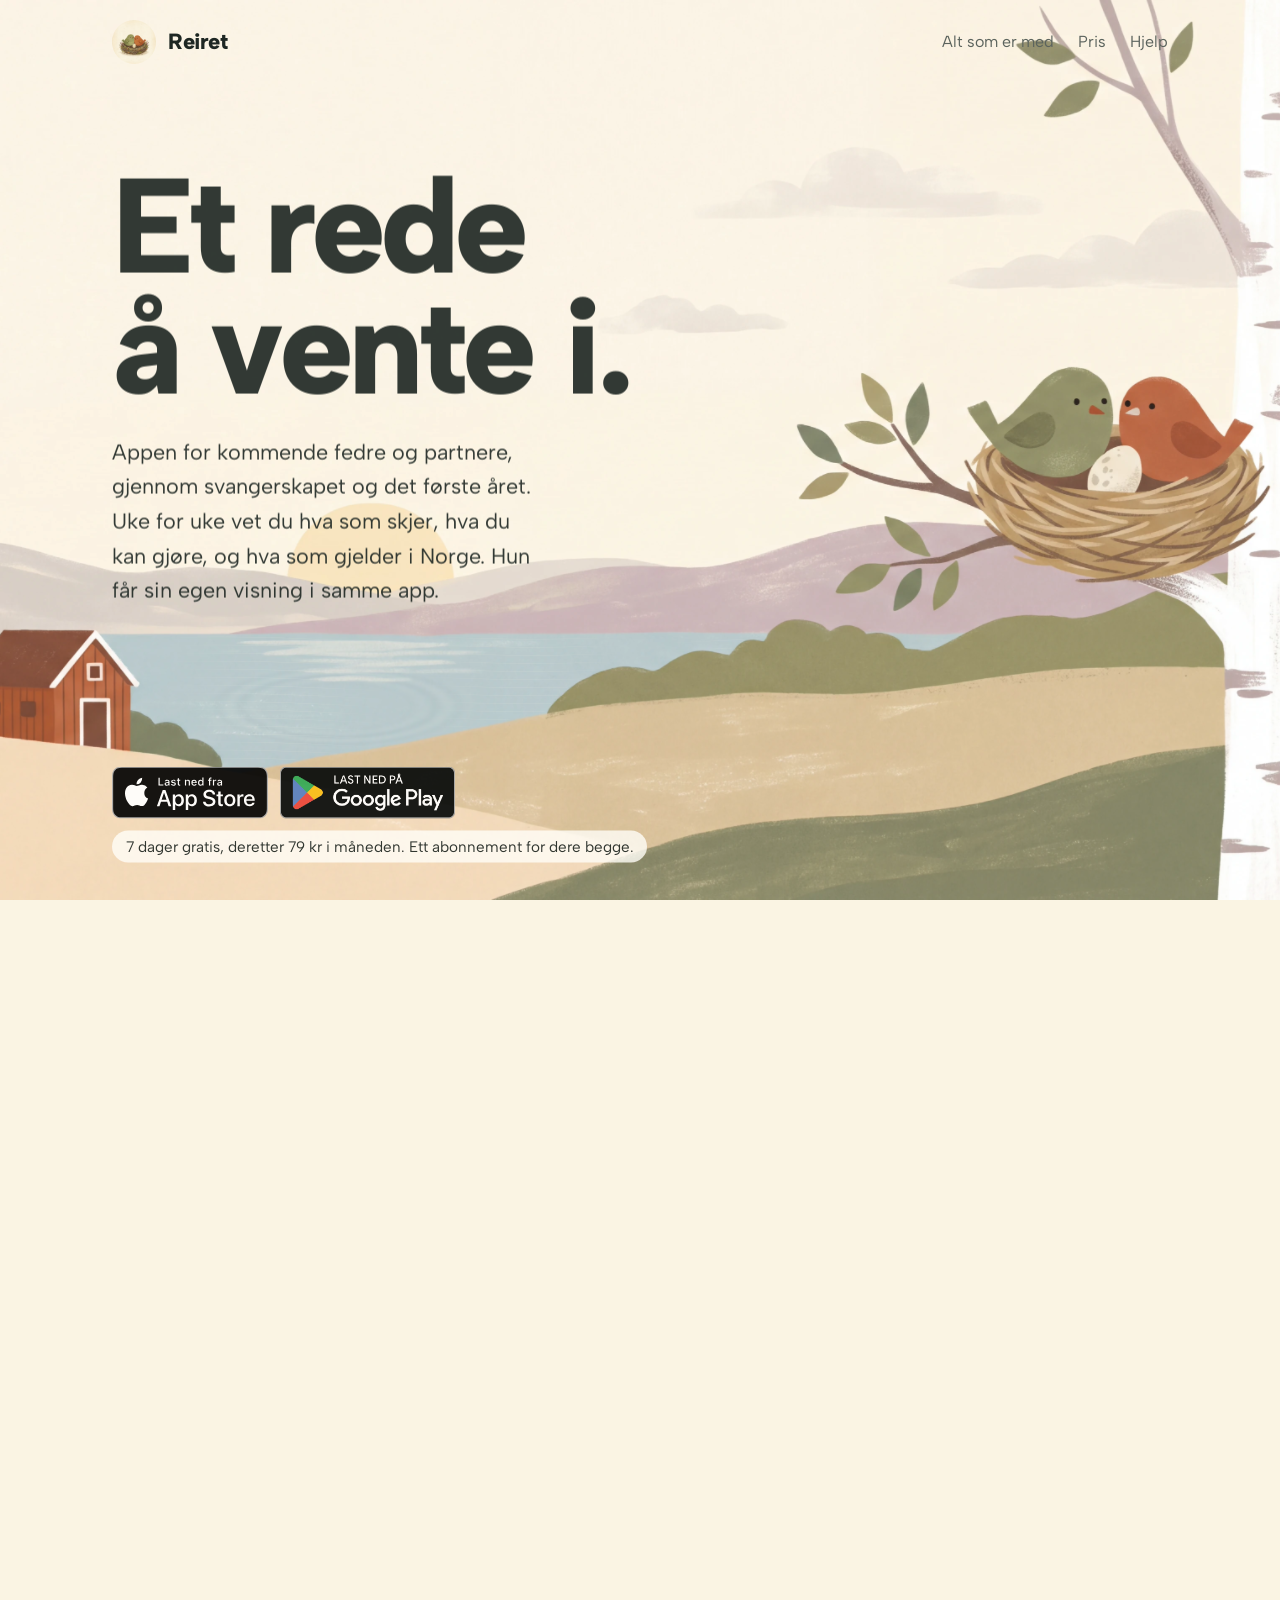
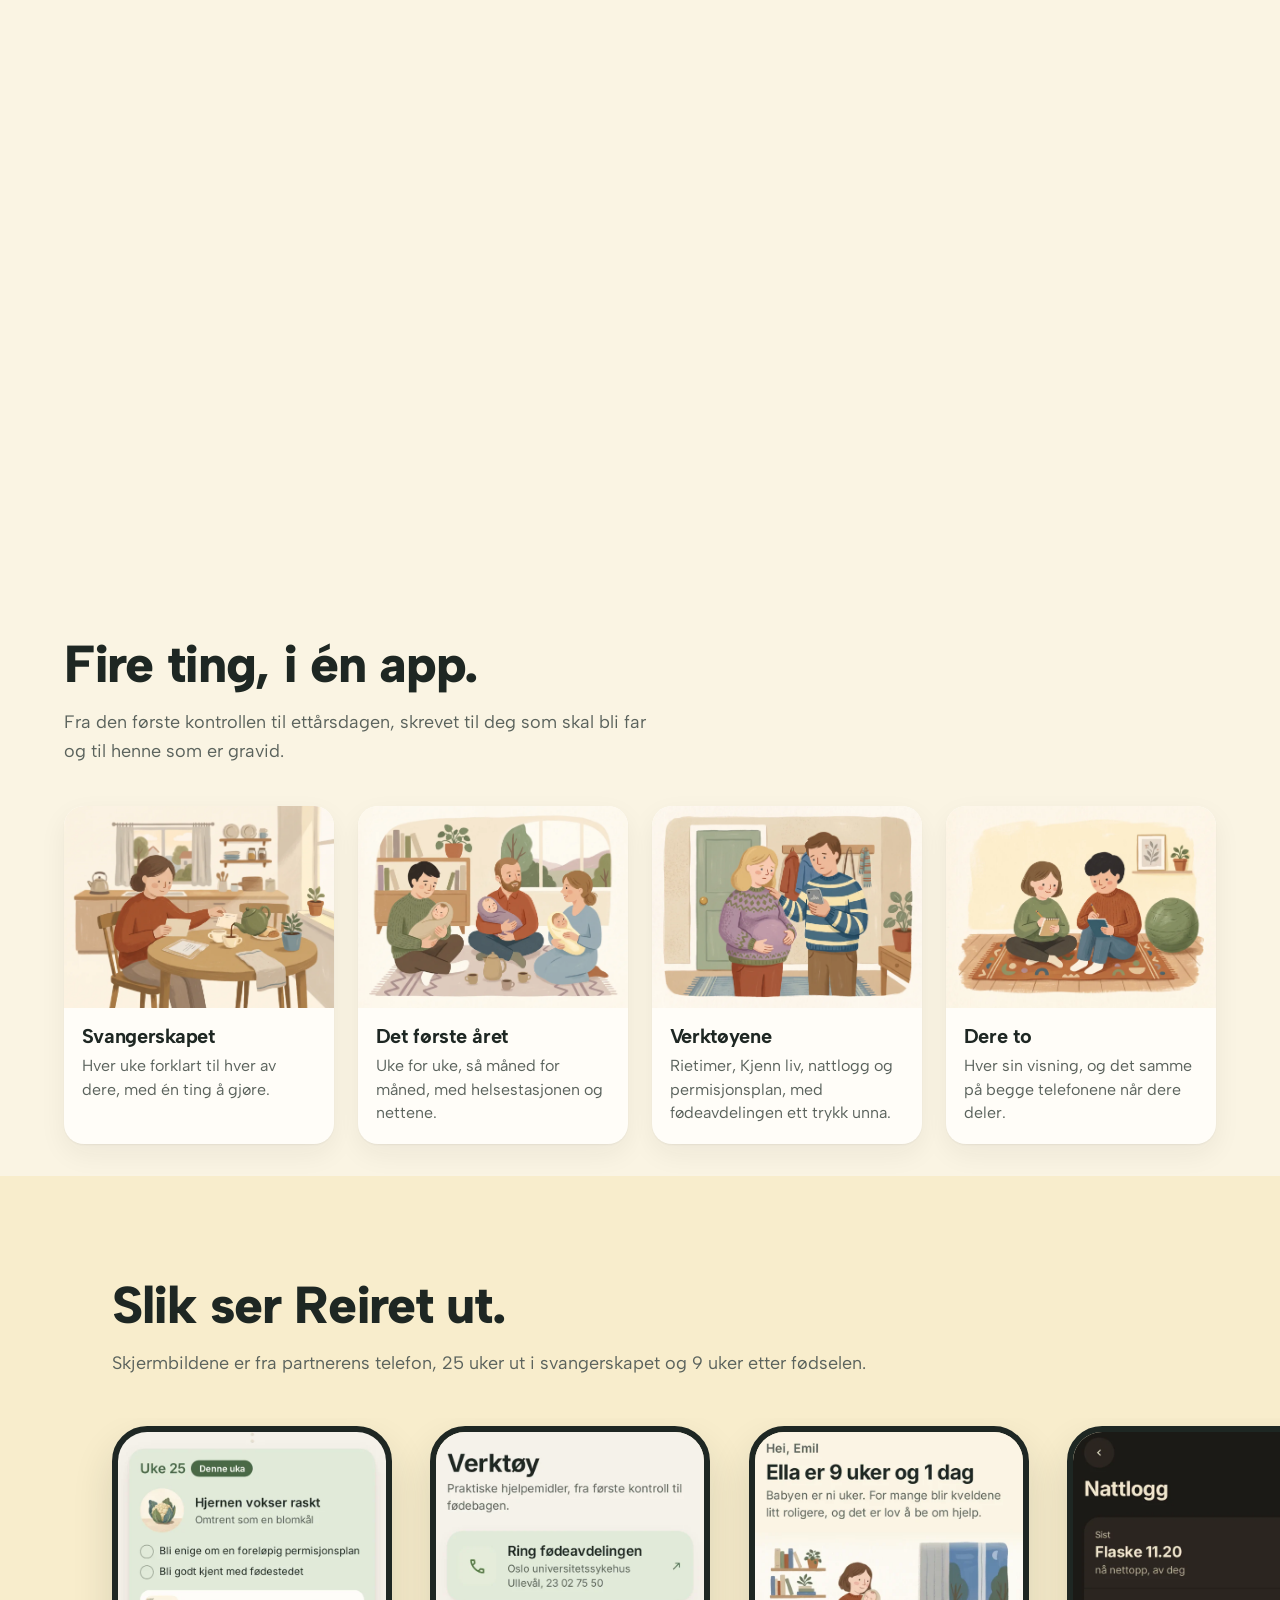
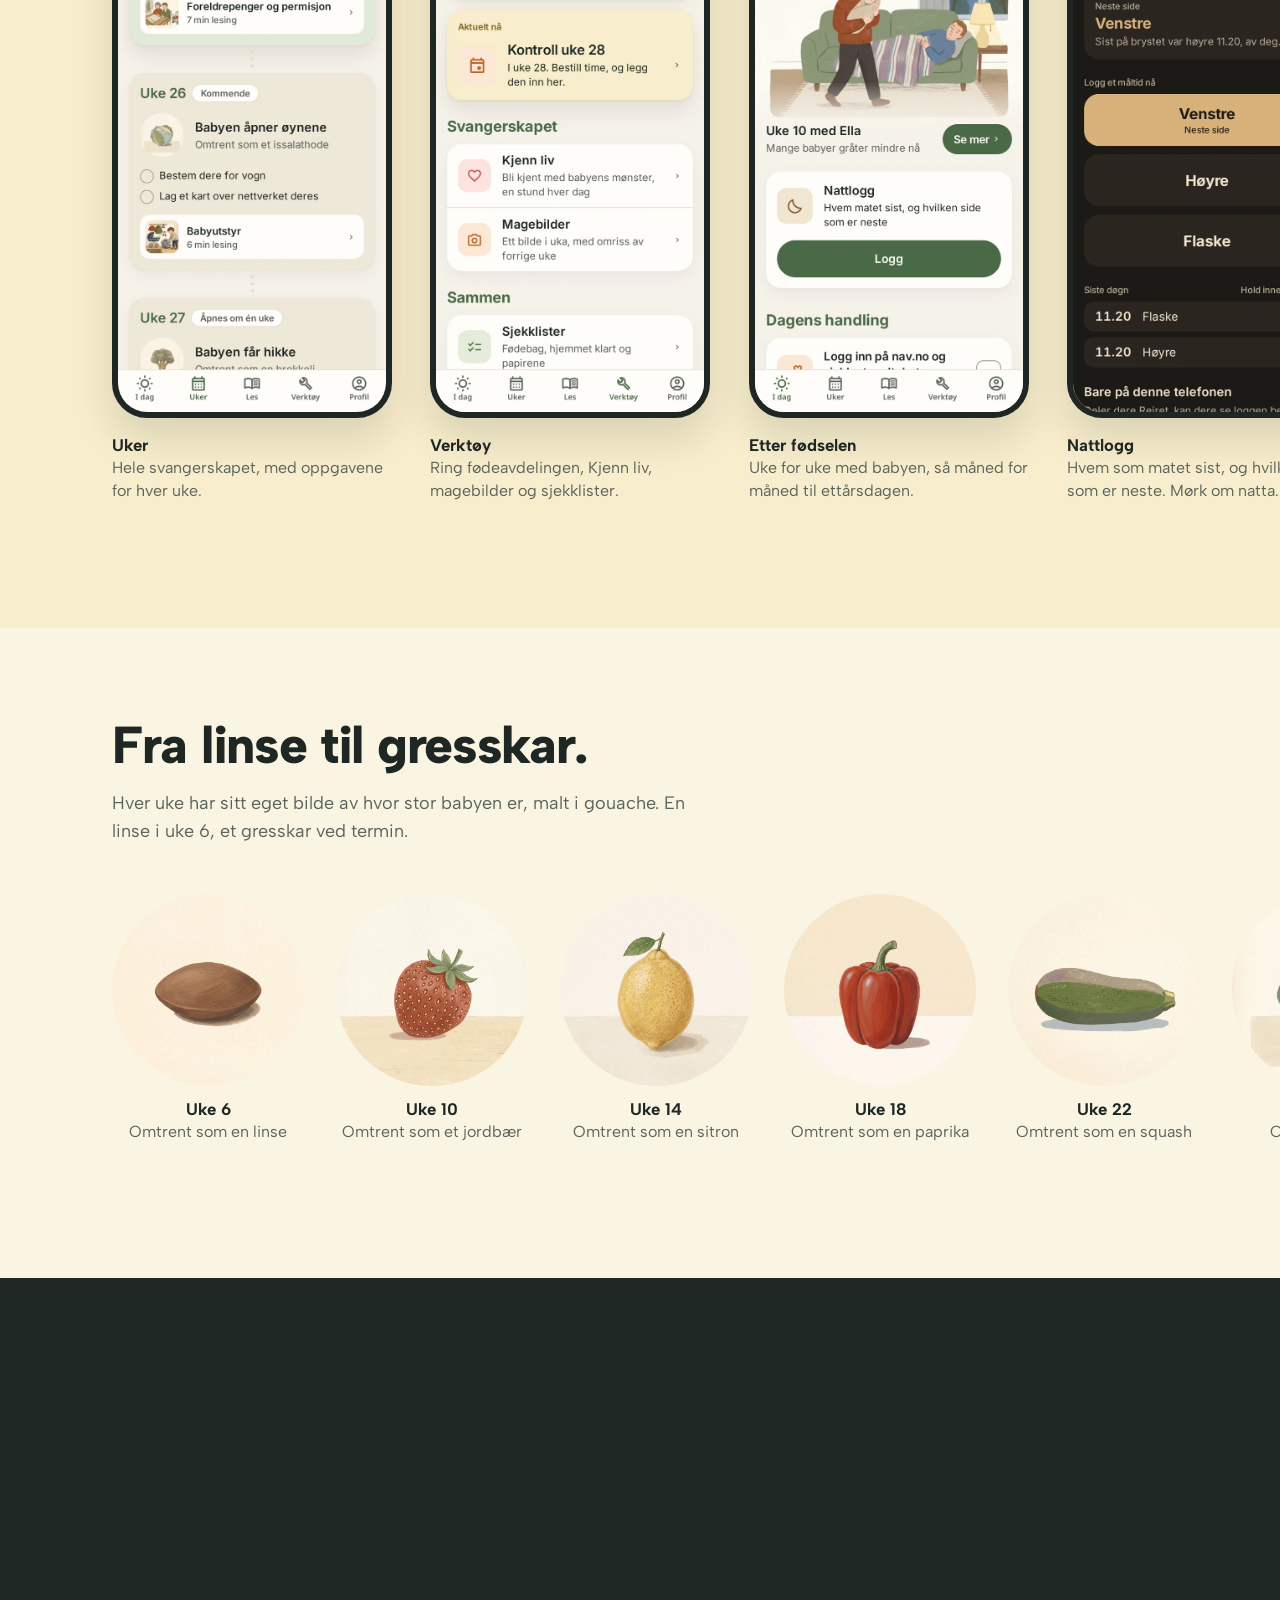
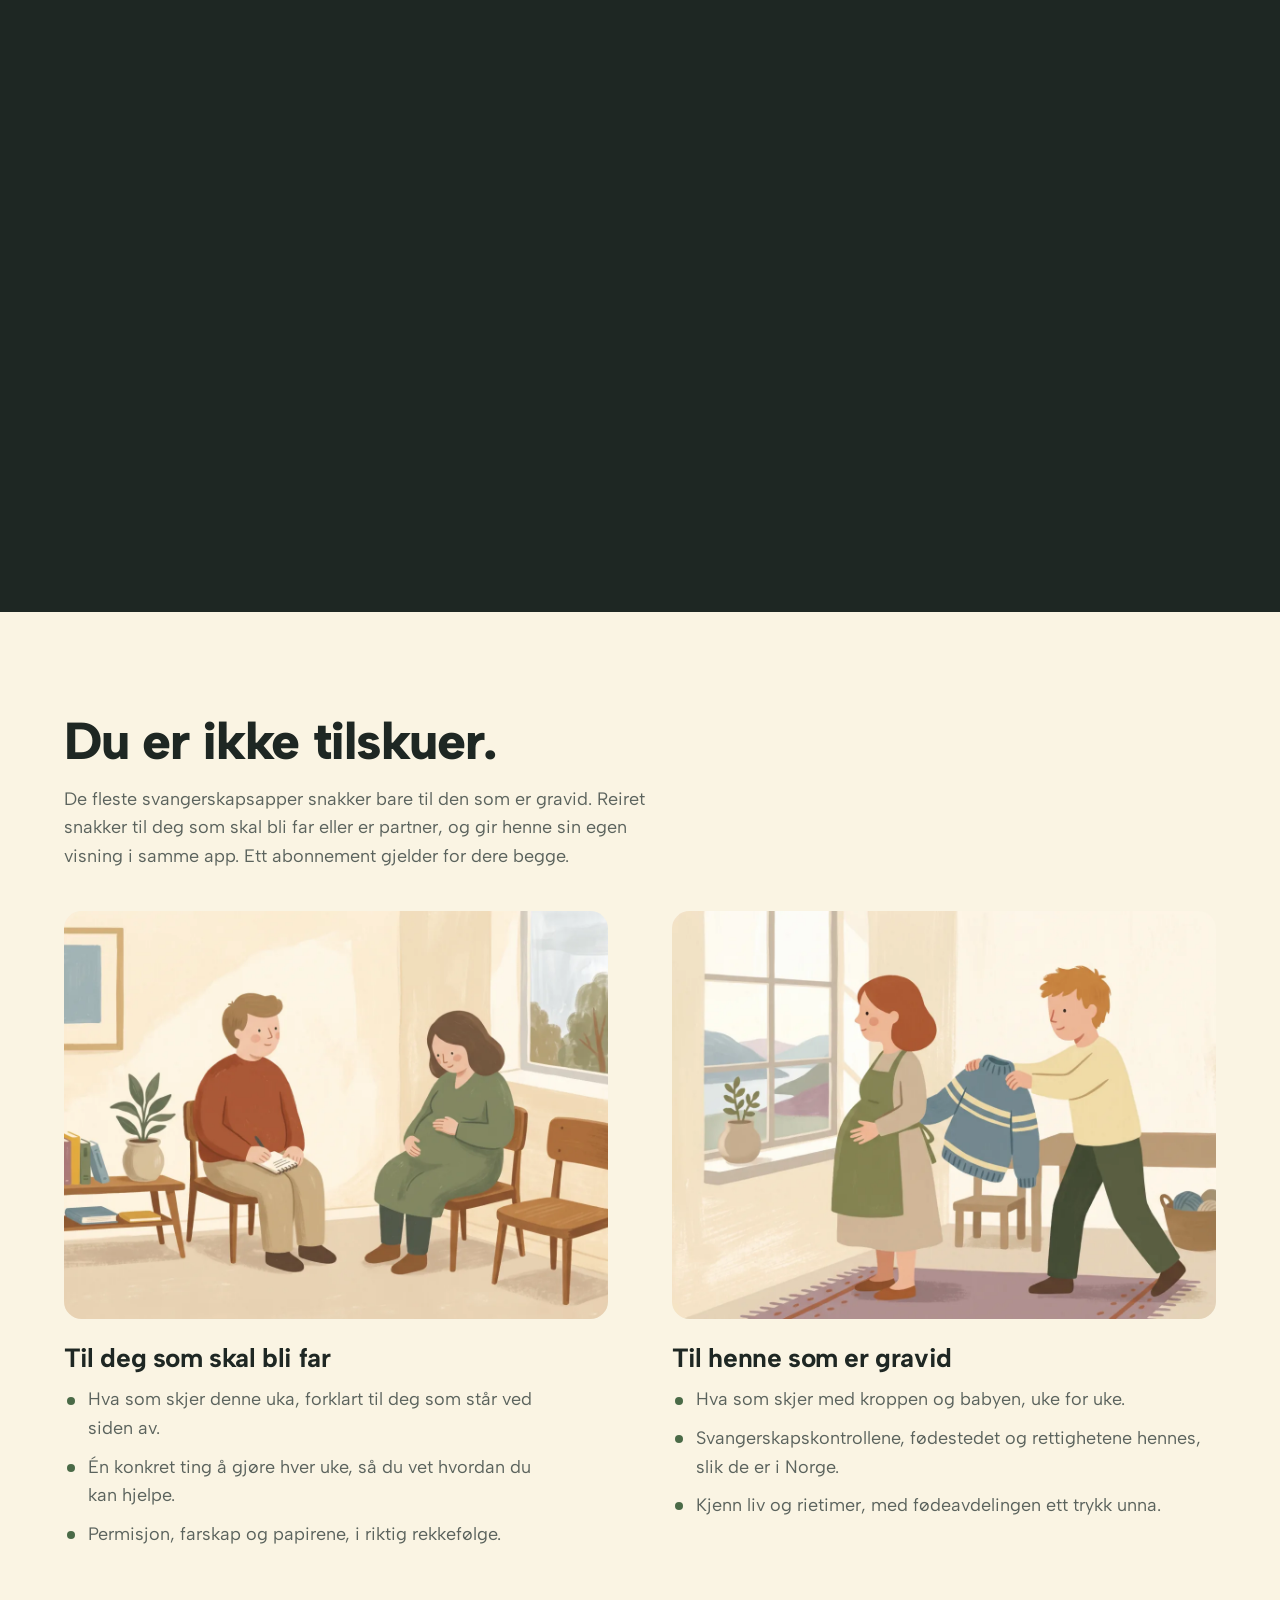
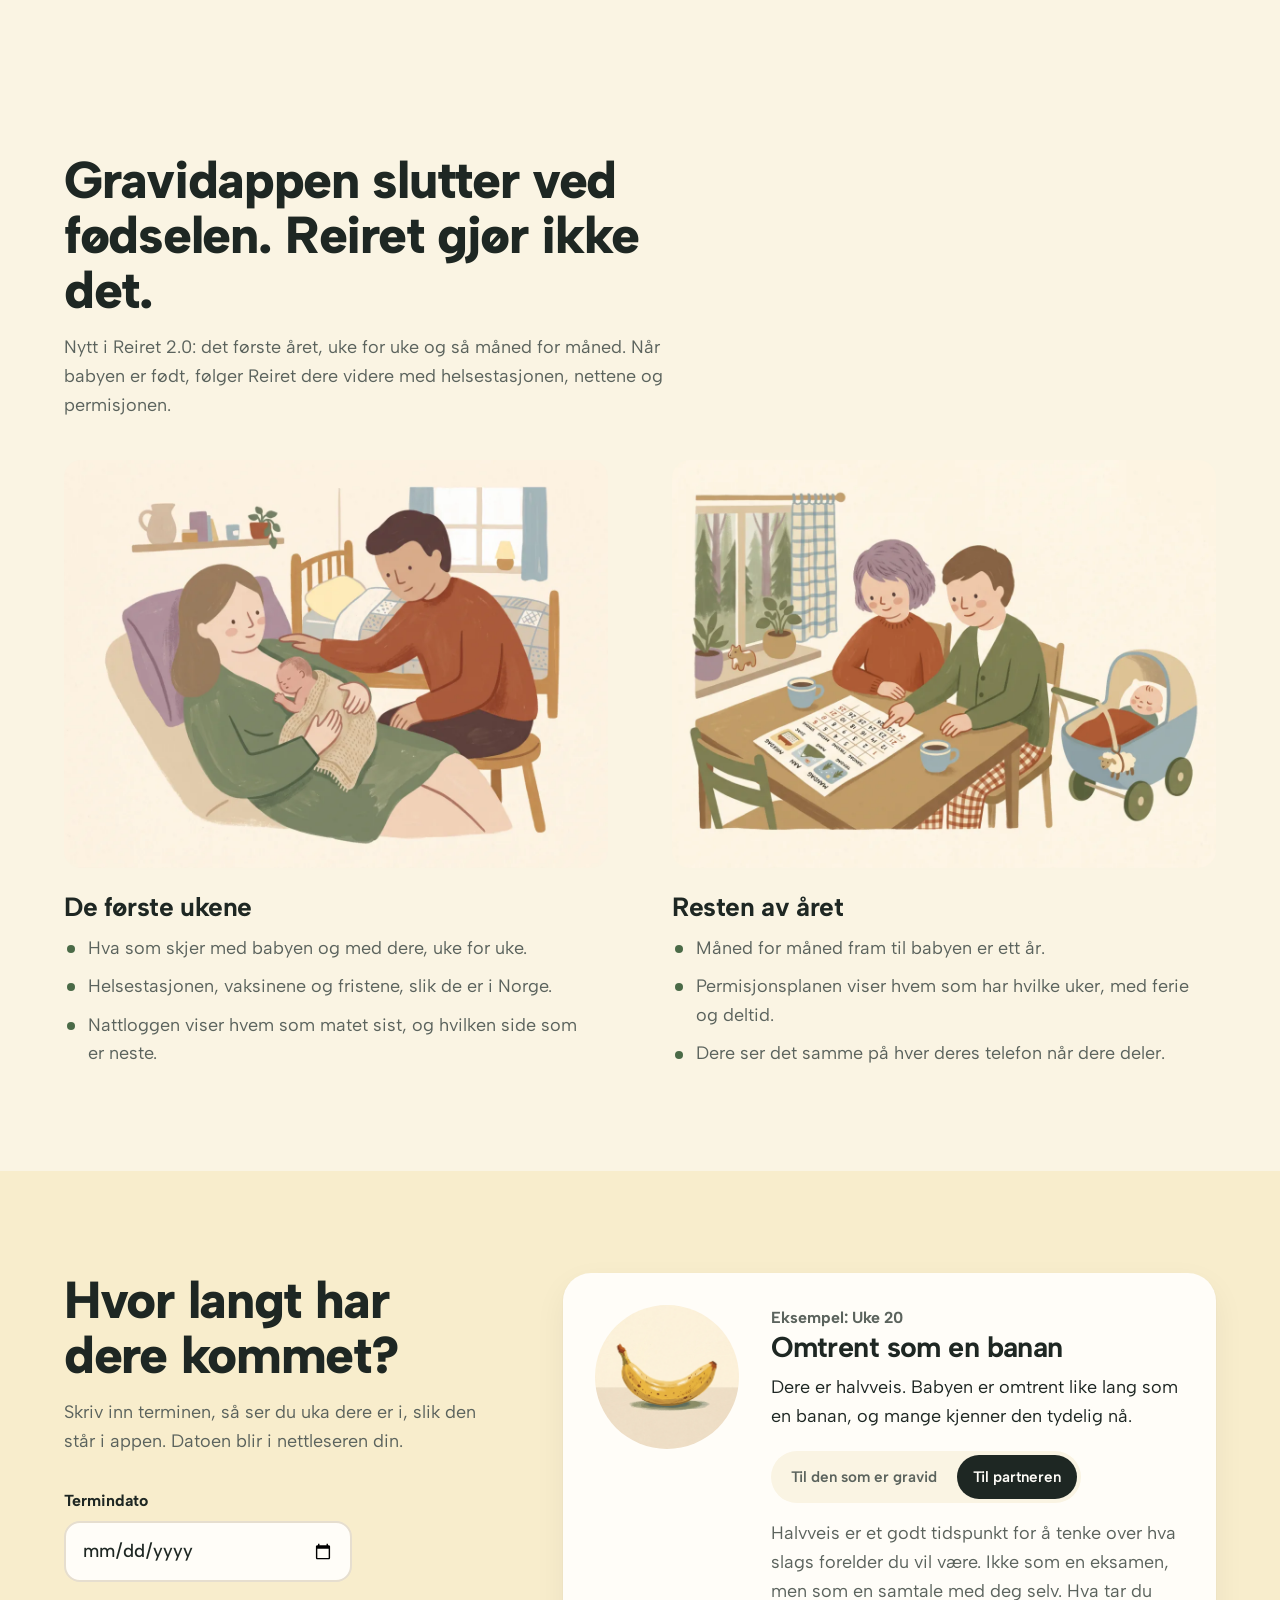
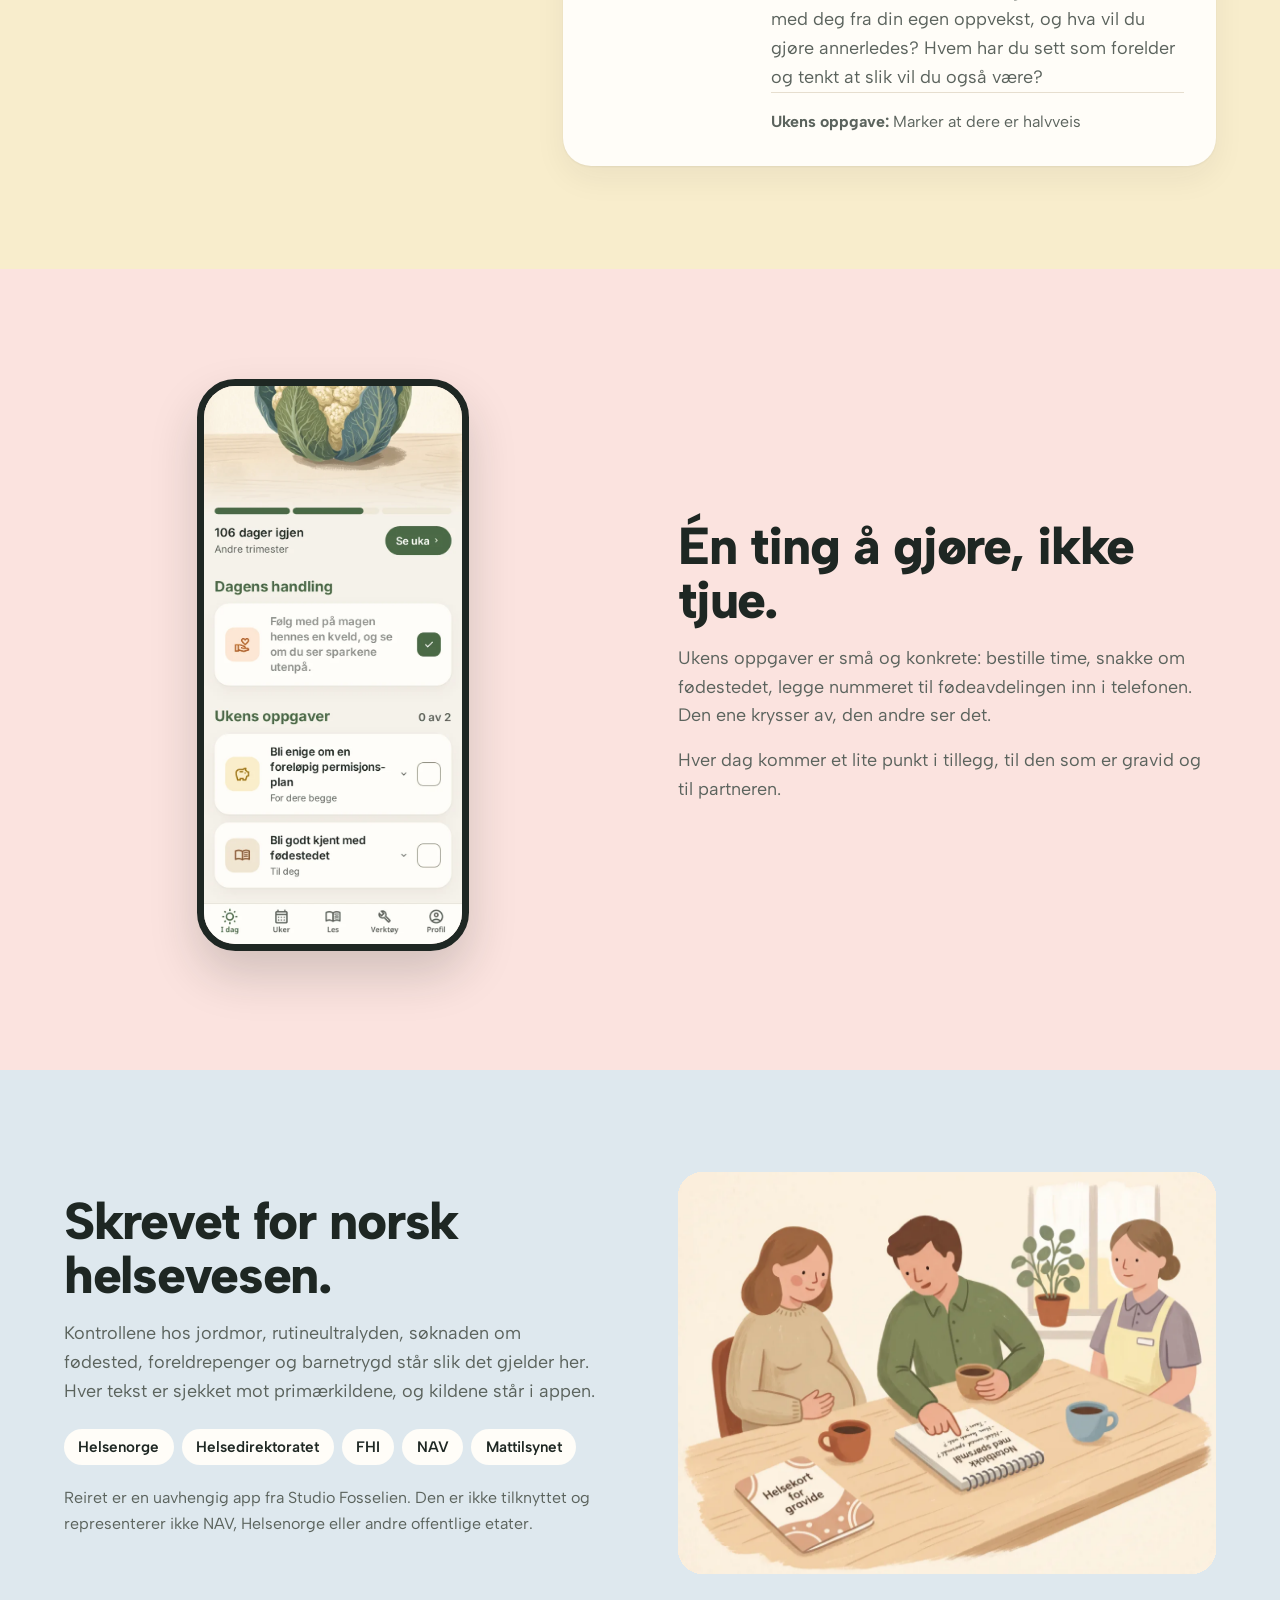
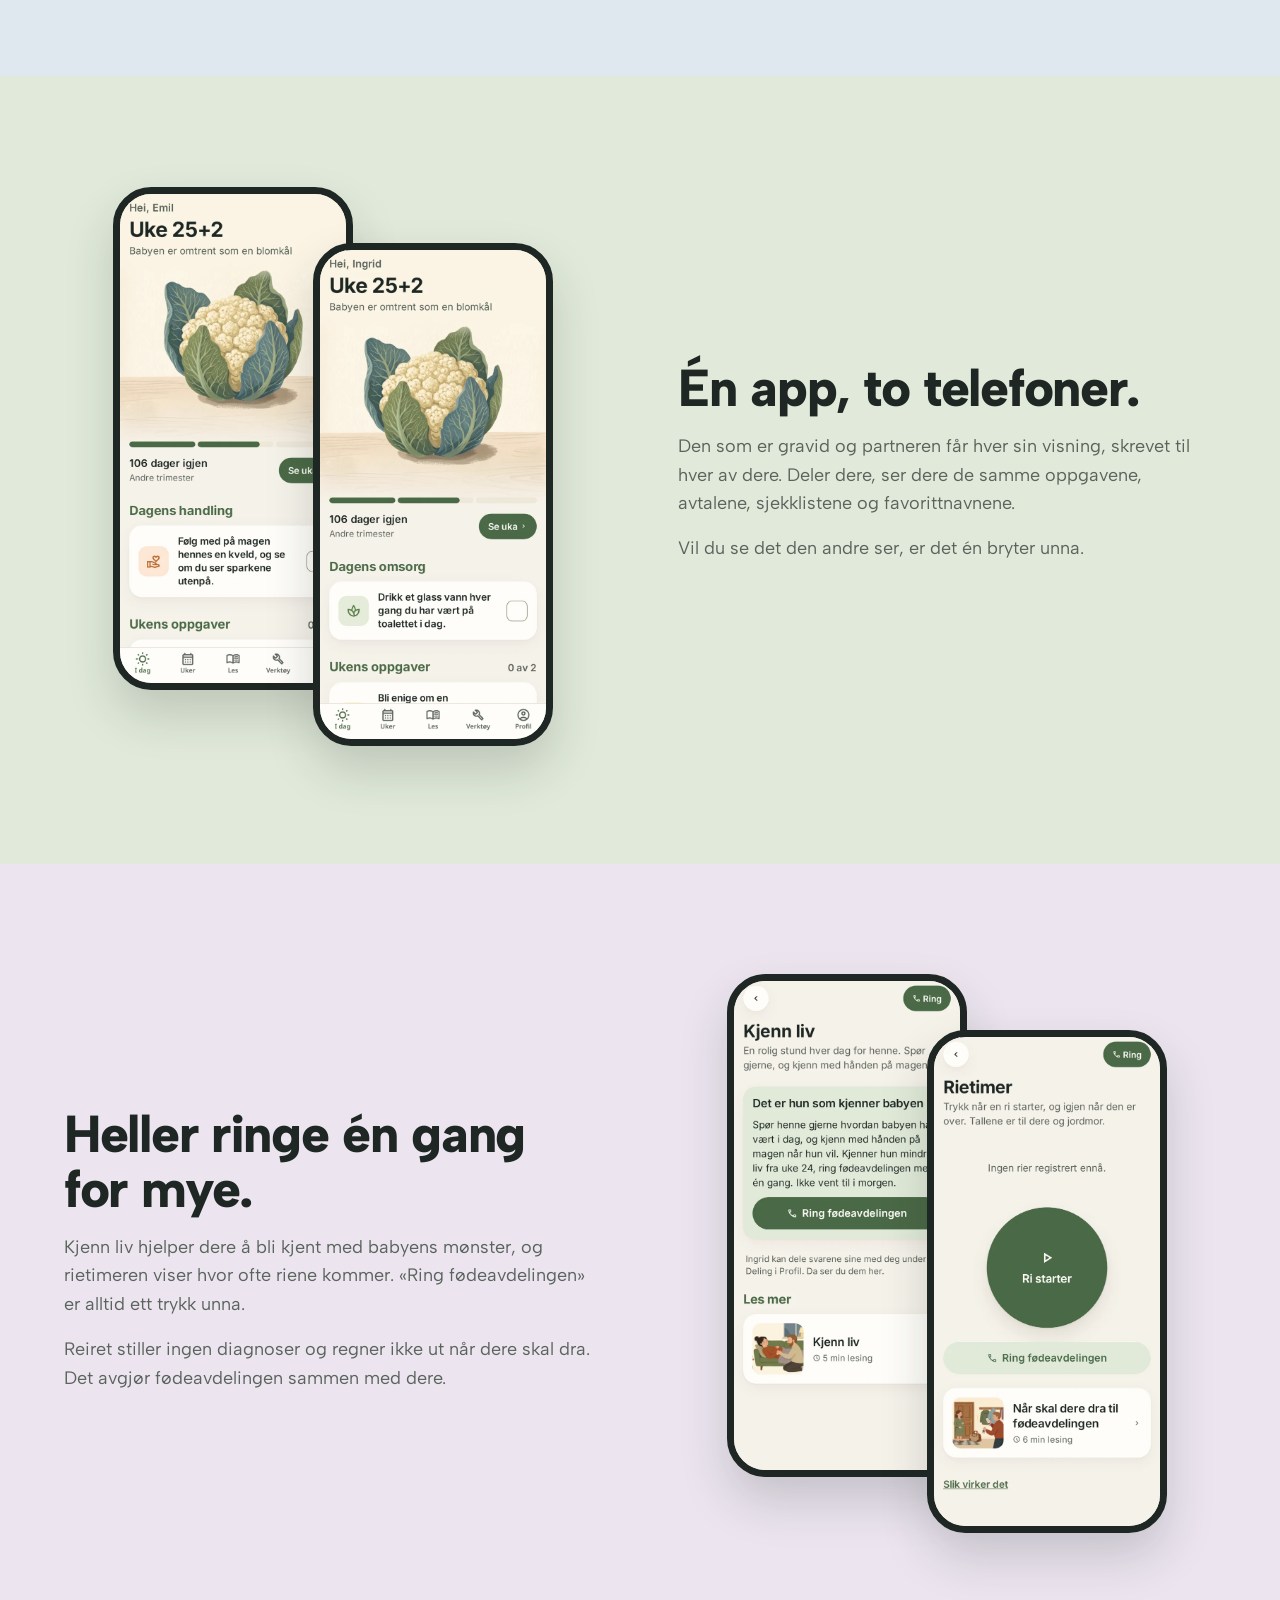
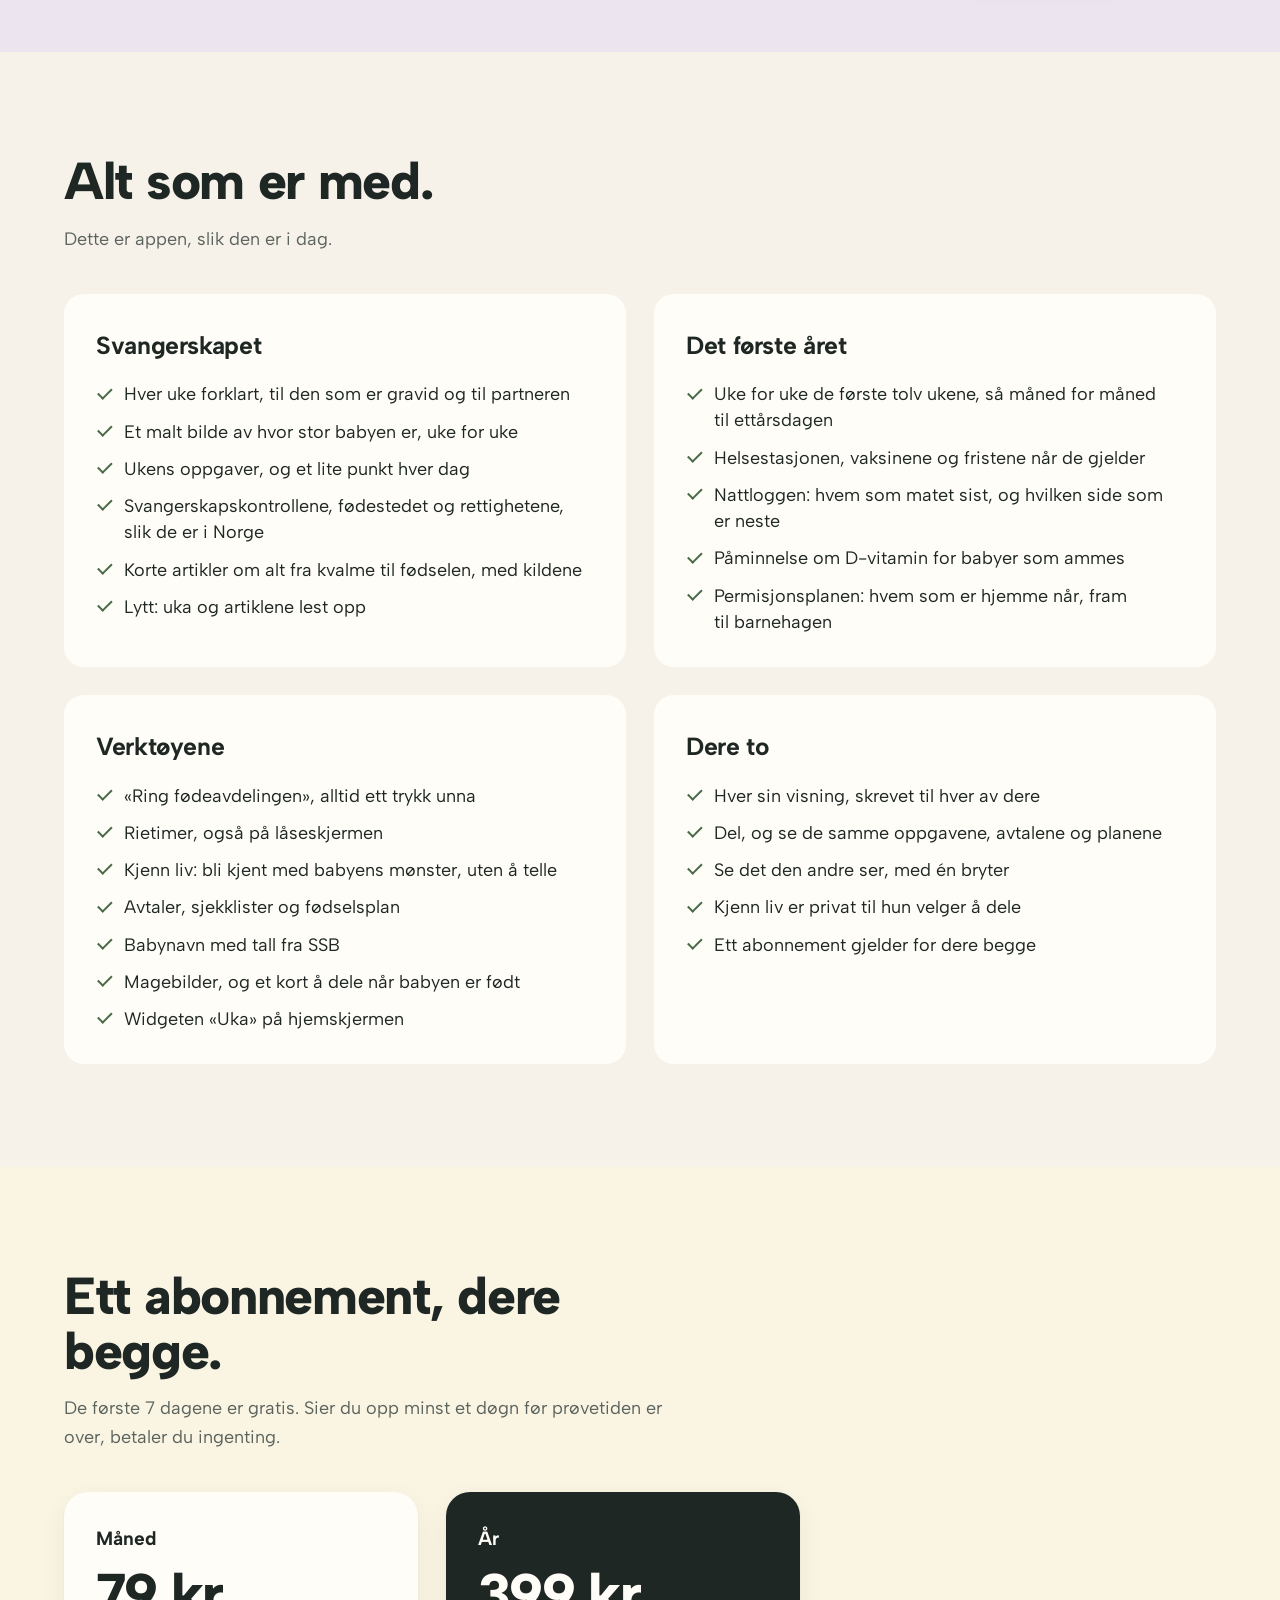
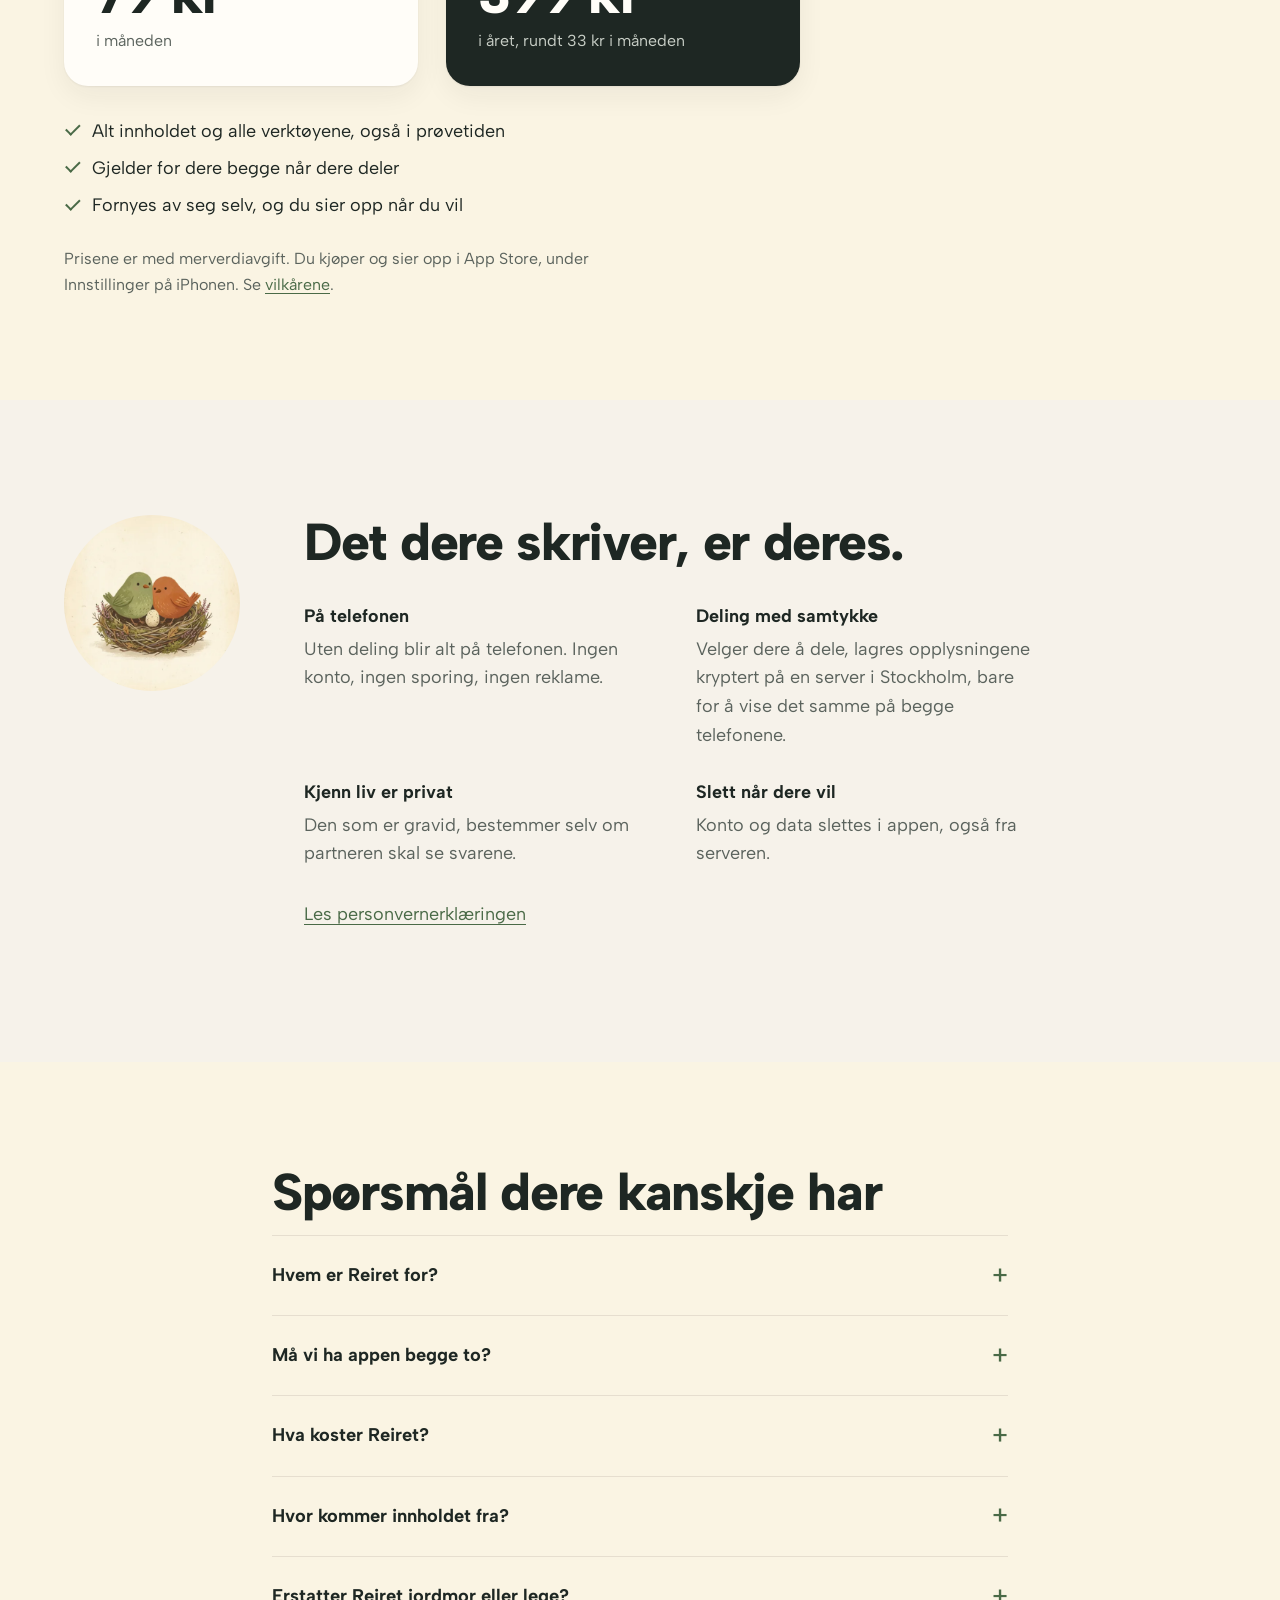
==== commit da72b5df: "Publiser nettsiden 2026-10-31" ====
--- a/index.html
+++ b/index.html
@@ -23,7 +23,7 @@
 <script type="module" src="/besok.js"></script>
 <script type="module" src="/helt.js"></script>
 <script type="module" src="/uke.js"></script>
-<script type="application/ld+json">{"@context":"https://schema.org","@type":"MobileApplication","name":"Reiret","description":"Norsk app for kommende fedre og partnere, gjennom svangerskapet og det første året, med egen visning for henne som er gravid.","url":"https://reiretapp.no/","inLanguage":"nb","operatingSystem":"iOS","applicationCategory":"HealthApplication","installUrl":"https://apps.apple.com/no/app/reiret/id6817496337","offers":[{"@type":"Offer","name":"Måned","price":"79","priceCurrency":"NOK"},{"@type":"Offer","name":"År","price":"399","priceCurrency":"NOK"}],"publisher":{"@type":"Organization","name":"Studio Fosselien","url":"https://www.fosselien.no/","email":"studio@fosselien.no"}}</script>
+<script type="application/ld+json">{"@context":"https://schema.org","@type":"MobileApplication","name":"Reiret","description":"Norsk app for kommende fedre og partnere, gjennom svangerskapet og det første året, med egen visning for henne som er gravid.","url":"https://reiretapp.no/","inLanguage":"nb","operatingSystem":"iOS, Android","applicationCategory":"HealthApplication","installUrl":"https://apps.apple.com/no/app/reiret/id6817496337","offers":[{"@type":"Offer","name":"Måned","price":"79","priceCurrency":"NOK"},{"@type":"Offer","name":"År","price":"399","priceCurrency":"NOK"}],"publisher":{"@type":"Organization","name":"Studio Fosselien","url":"https://www.fosselien.no/","email":"studio@fosselien.no"}}</script>
 </head>
 <body class="forside">
 <a class="hopp" href="#innhold">Hopp til innholdet</a>
@@ -47,7 +47,7 @@
         <p class="ingress vis">Appen for kommende fedre og partnere, gjennom svangerskapet og det første året. Uke for uke vet du hva som skjer, hva du kan gjøre, og hva som gjelder i Norge. Hun får sin egen visning i samme app.</p>
       </div>
       <div class="start vis vis-2">
-        <p class="hent"><a class="app-store" href="https://apps.apple.com/no/app/reiret/id6817496337"><img src="/bilder/app-store.svg" width="120" height="40" alt="Last ned fra App Store"></a><span class="merke-play"><img src="/bilder/google-play.png" width="646" height="192" alt="Last ned på Google Play"><small>Kommer snart</small></span></p>
+        <p class="hent"><a class="app-store" href="https://apps.apple.com/no/app/reiret/id6817496337"><img src="/bilder/app-store.svg" width="120" height="40" alt="Last ned fra App Store"></a><a class="merke-play" href="https://play.google.com/store/apps/details?id=no.fosselien.reiret"><img src="/bilder/google-play.png" width="646" height="192" alt="Last ned på Google Play"></a></p>
         <p class="vilkaar">7 dager gratis, deretter 79 kr i måneden. Ett abonnement for dere begge.</p>
       </div>
     </div>
@@ -318,7 +318,7 @@
         <details><summary>Hvor kommer innholdet fra?</summary><p>Fra norske kilder som Helsenorge, Helsedirektoratet, FHI, NAV og Mattilsynet. Hver tekst er sjekket mot kildene, og de står i appen.</p></details>
         <details><summary>Erstatter Reiret jordmor eller lege?</summary><p>Nei. Reiret gir generell informasjon og hjelper dere å planlegge. Er dere bekymret, ring fødeavdelingen eller legevakten på 116 117. Ved akutt fare, ring 113.</p></details>
         <details><summary>Hva skjer med dataene våre?</summary><p>Uten deling blir alt på telefonen. Velger dere å dele, lagres det dere deler på en server i Stockholm. <a href="/personvern/">Les personvernerklæringen</a>.</p></details>
-        <details><summary>Hvor finner jeg Reiret, og kommer den til Android?</summary><p>Reiret ligger i <a href="https://apps.apple.com/no/app/reiret/id6817496337">App Store</a> for iPhone. Android kan komme senere.</p></details>
+        <details><summary>Hvor finner jeg Reiret?</summary><p>Reiret ligger i <a href="https://apps.apple.com/no/app/reiret/id6817496337">App Store</a> for iPhone og i <a href="https://play.google.com/store/apps/details?id=no.fosselien.reiret">Google Play</a> for Android. Dere kan dele selv om den ene har iPhone og den andre Android.</p></details>
       </div>
     </div>
   </section>
@@ -326,9 +326,9 @@
   <section class="slutt" aria-labelledby="slutt-tittel">
     <div class="innhold ton">
       <img src="/bilder/maskot.webp" alt="" width="480" height="480" loading="lazy">
-      <h2 id="slutt-tittel">Reiret er klar for iPhone.</h2>
+      <h2 id="slutt-tittel">Reiret er klar for iPhone og Android.</h2>
       <p>Prøv gratis i 7 dager. Ett abonnement gjelder for dere begge.</p>
-      <p class="hent"><a class="app-store" href="https://apps.apple.com/no/app/reiret/id6817496337"><img src="/bilder/app-store.svg" width="120" height="40" alt="Last ned fra App Store"></a><span class="merke-play"><img src="/bilder/google-play.png" width="646" height="192" alt="Last ned på Google Play"><small>Kommer snart</small></span></p>
+      <p class="hent"><a class="app-store" href="https://apps.apple.com/no/app/reiret/id6817496337"><img src="/bilder/app-store.svg" width="120" height="40" alt="Last ned fra App Store"></a><a class="merke-play" href="https://play.google.com/store/apps/details?id=no.fosselien.reiret"><img src="/bilder/google-play.png" width="646" height="192" alt="Last ned på Google Play"></a></p>
       <button type="button" class="del" data-del hidden><svg viewBox="0 0 24 24" width="18" height="18" aria-hidden="true" focusable="false" fill="none" stroke="currentColor" stroke-width="2" stroke-linecap="round" stroke-linejoin="round"><path d="M12 3v12"/><path d="m7 8 5-5 5 5"/><path d="M5 12v7a2 2 0 0 0 2 2h10a2 2 0 0 0 2-2v-7"/></svg><span aria-live="polite">Del med en som venter barn</span></button>
     </div>
   </section>
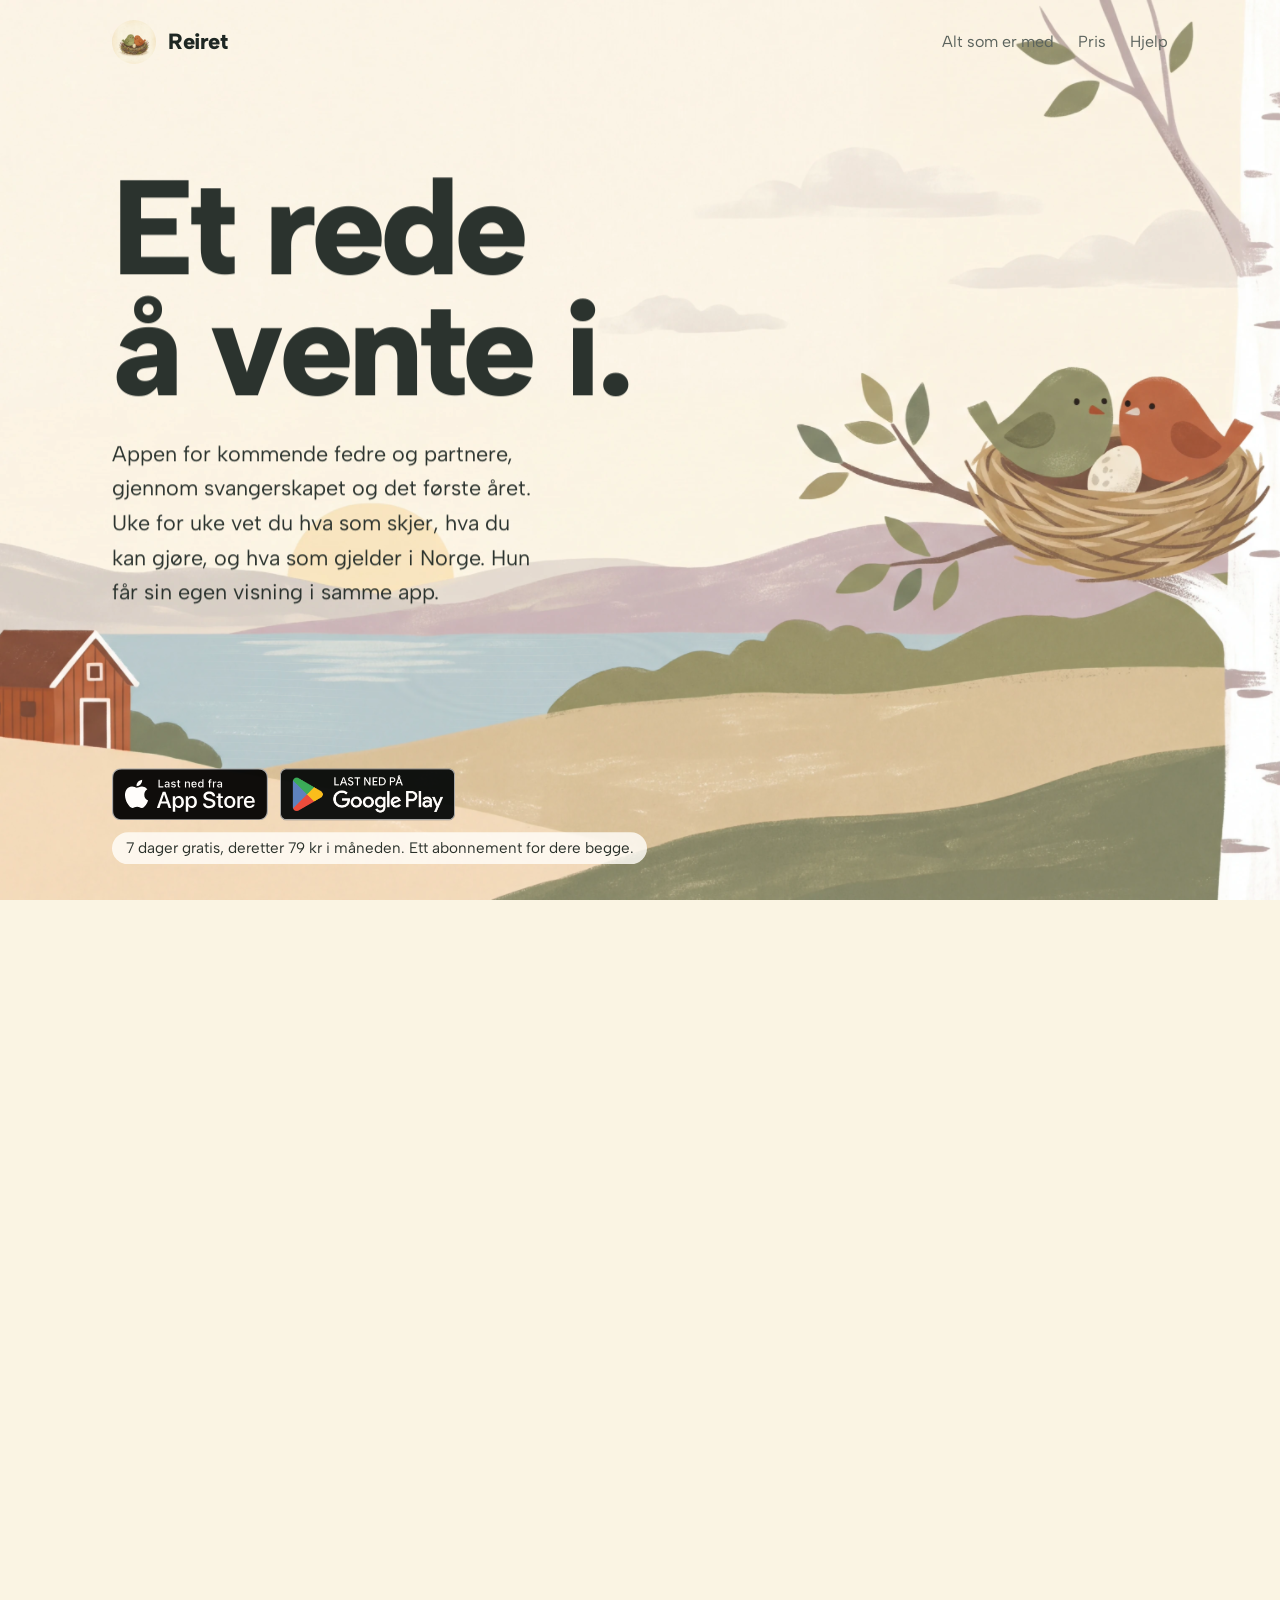
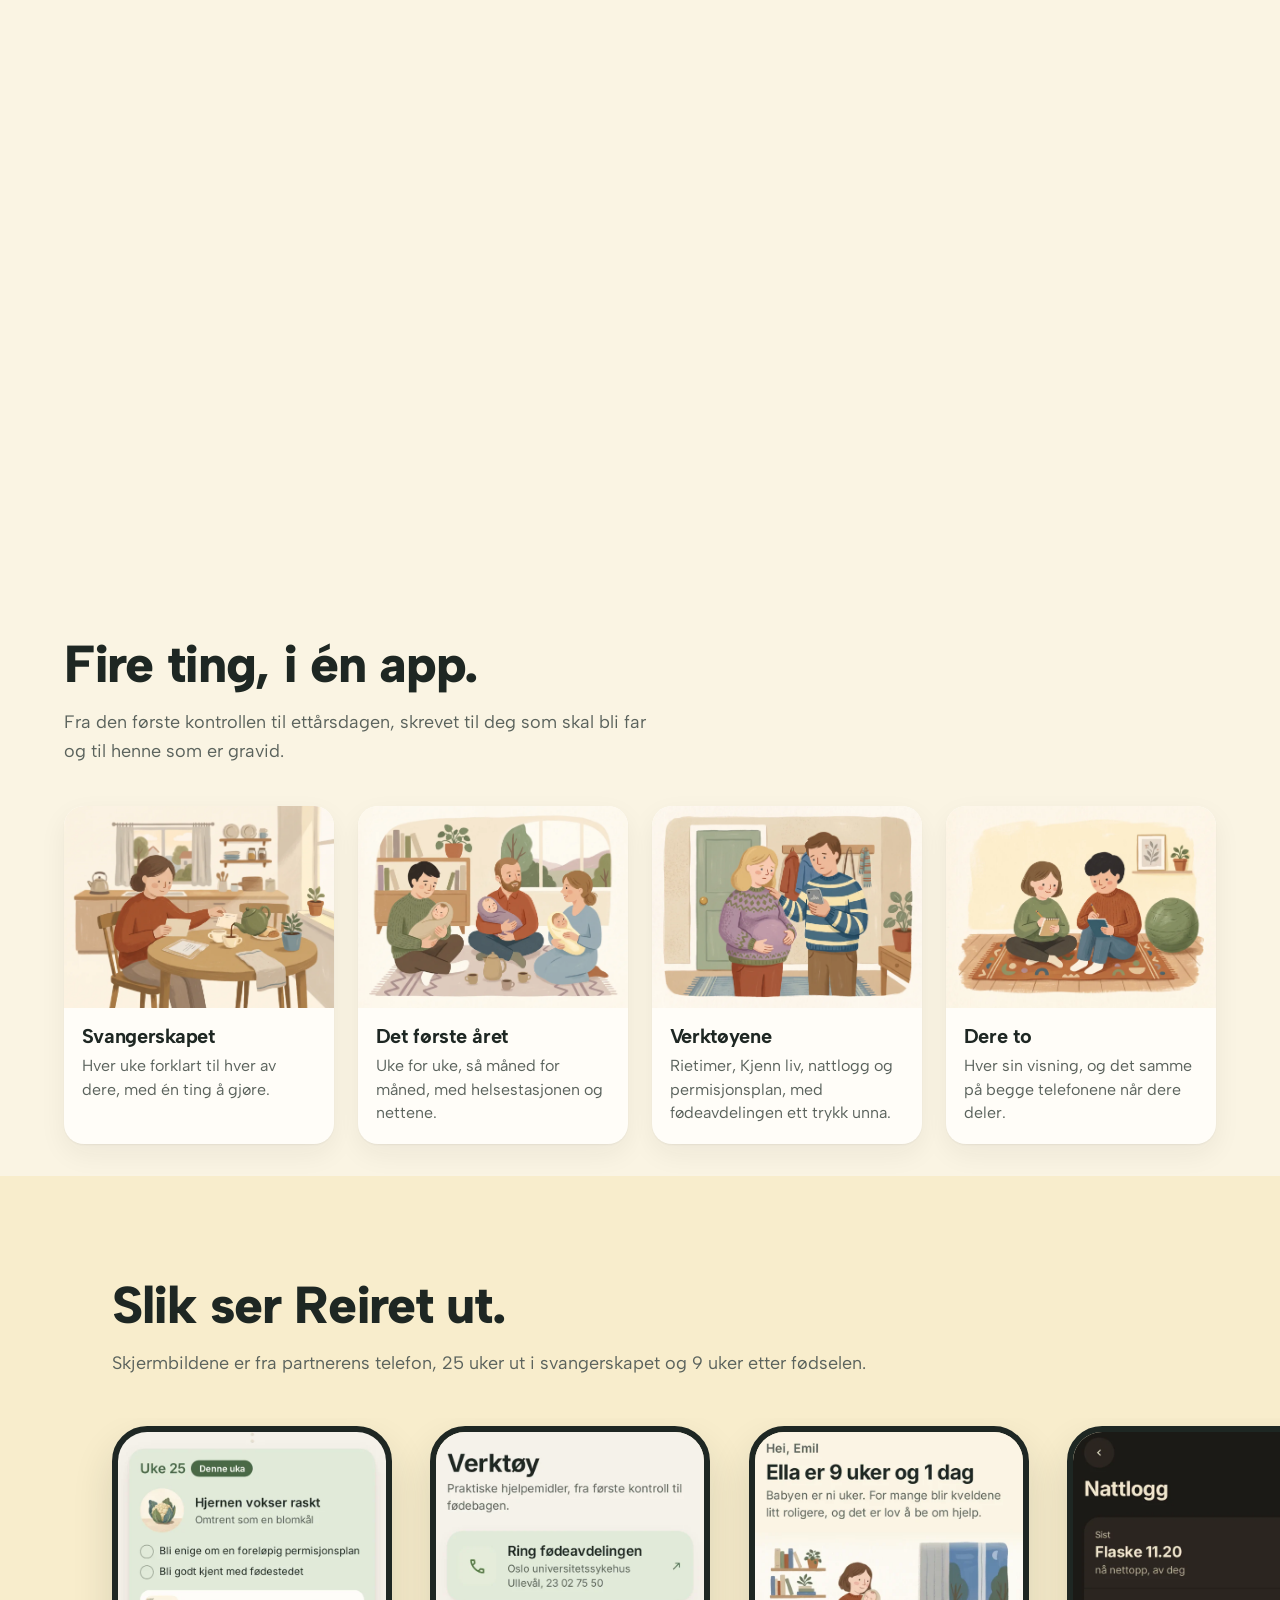
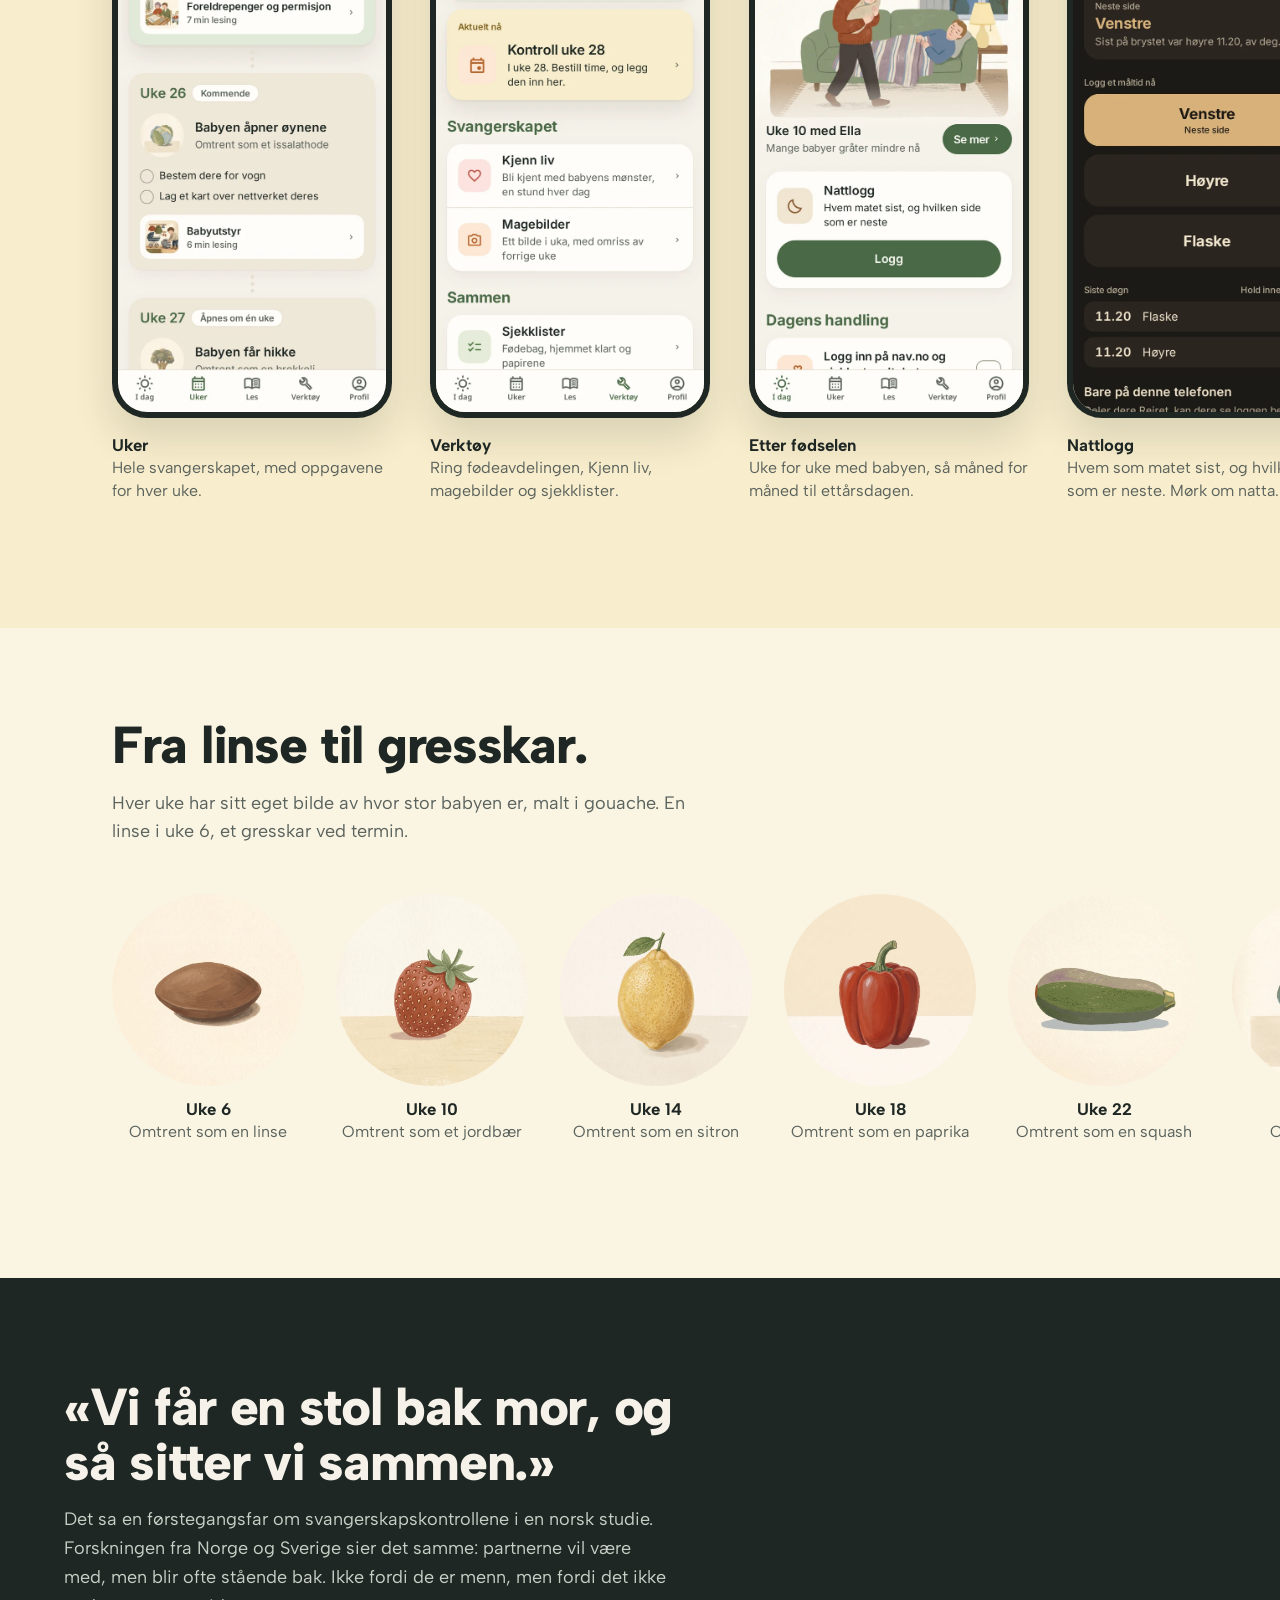
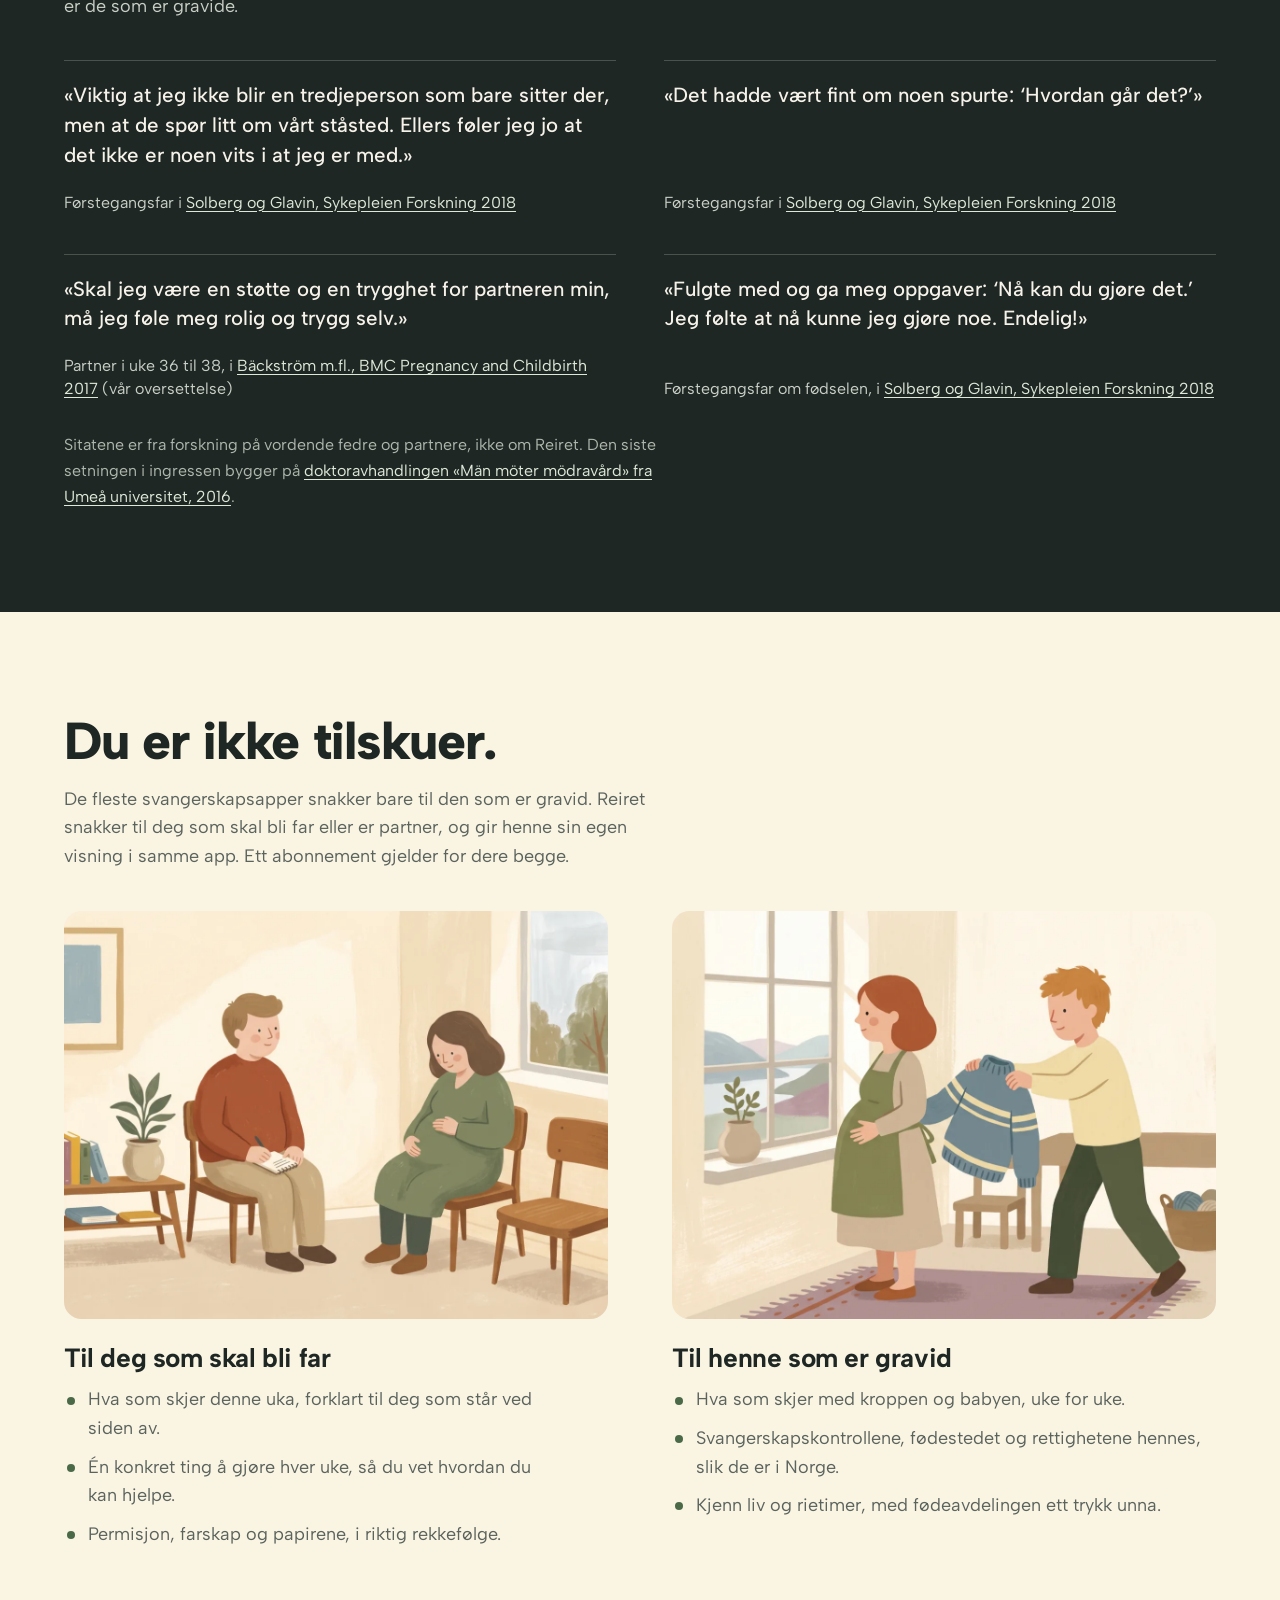
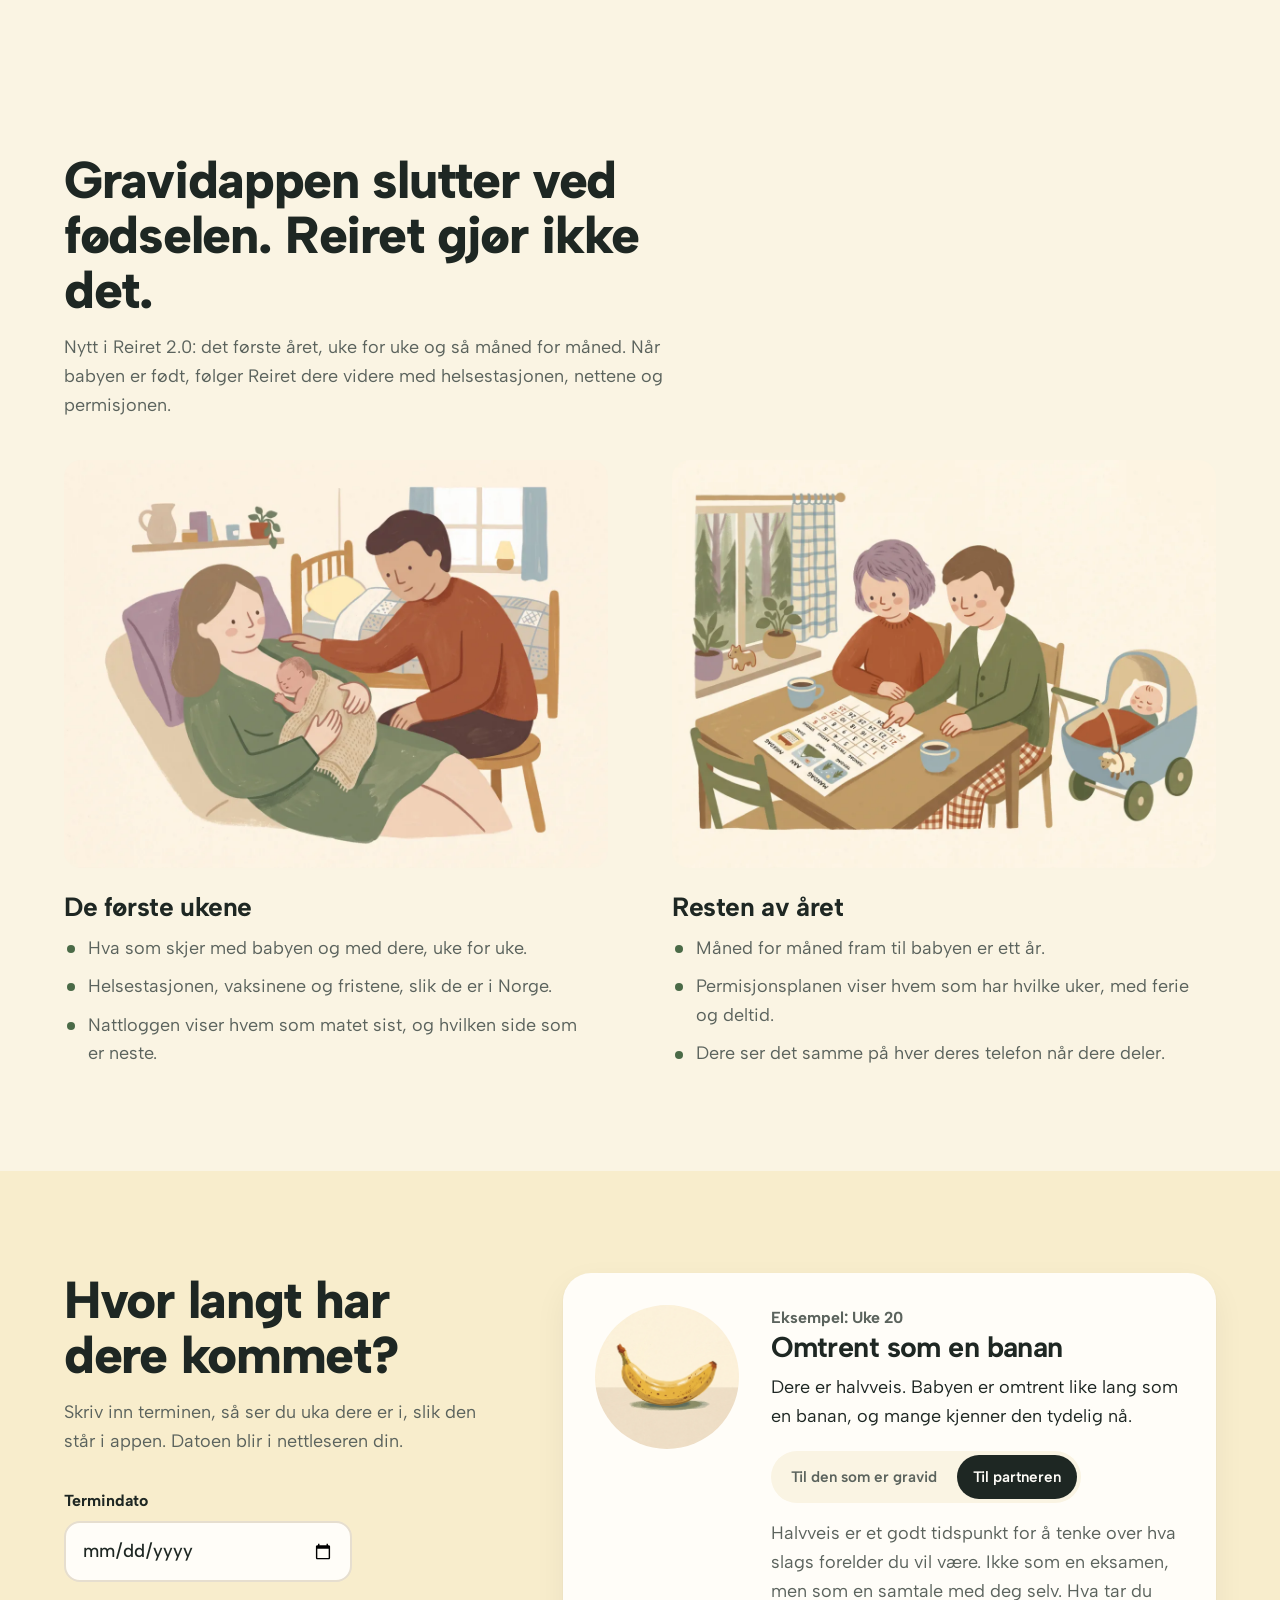
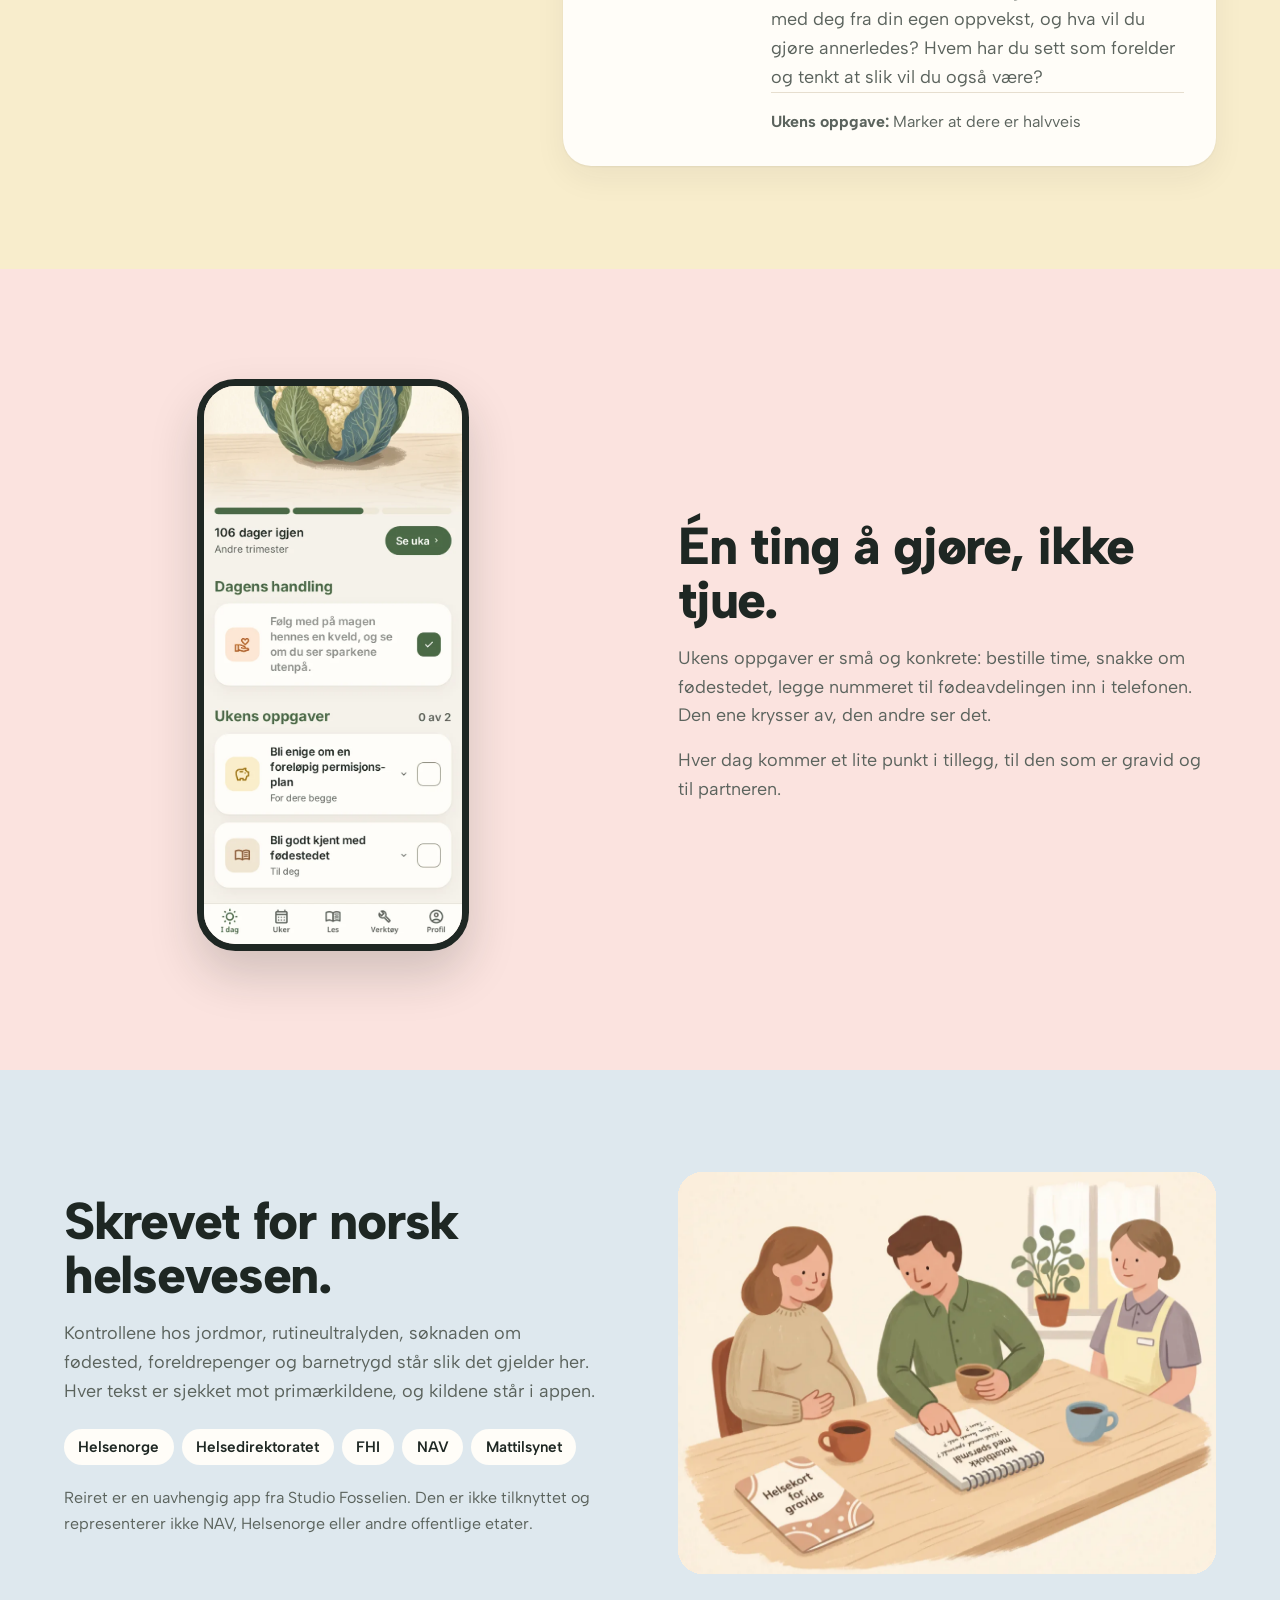
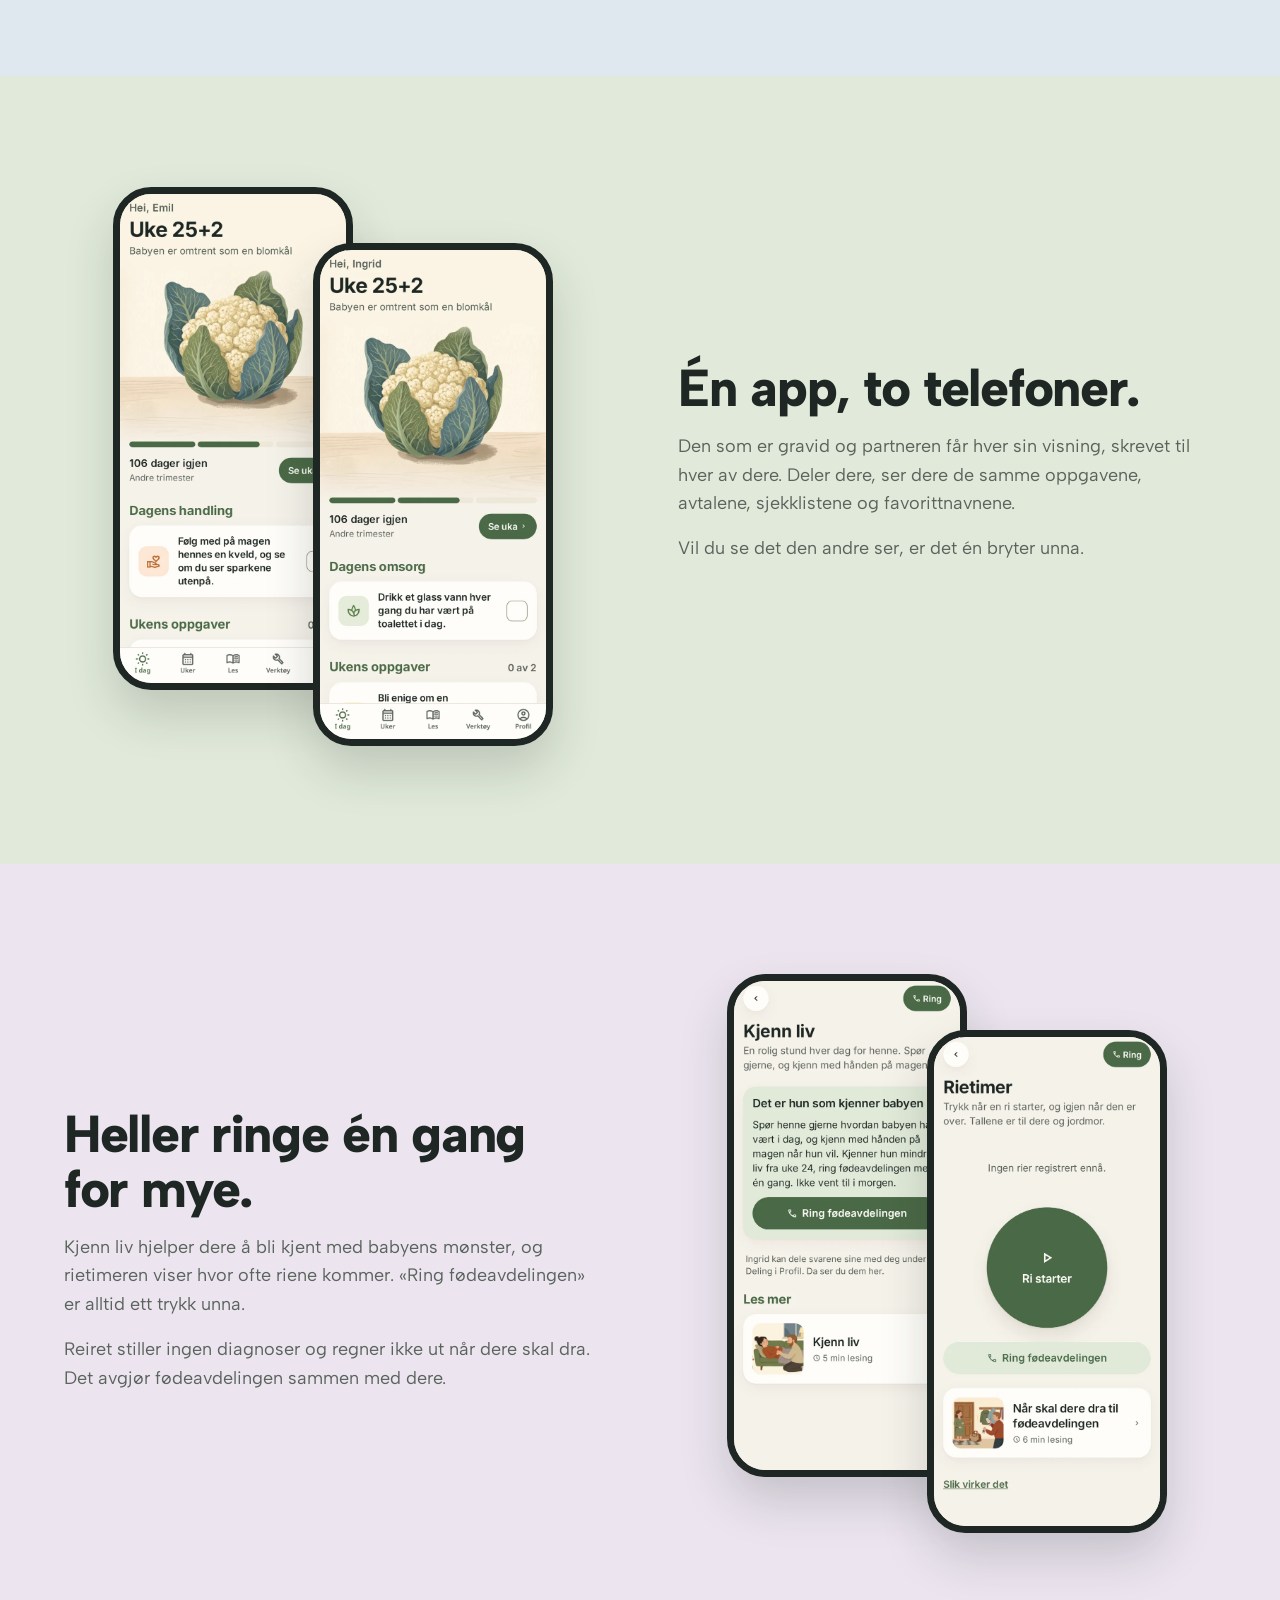
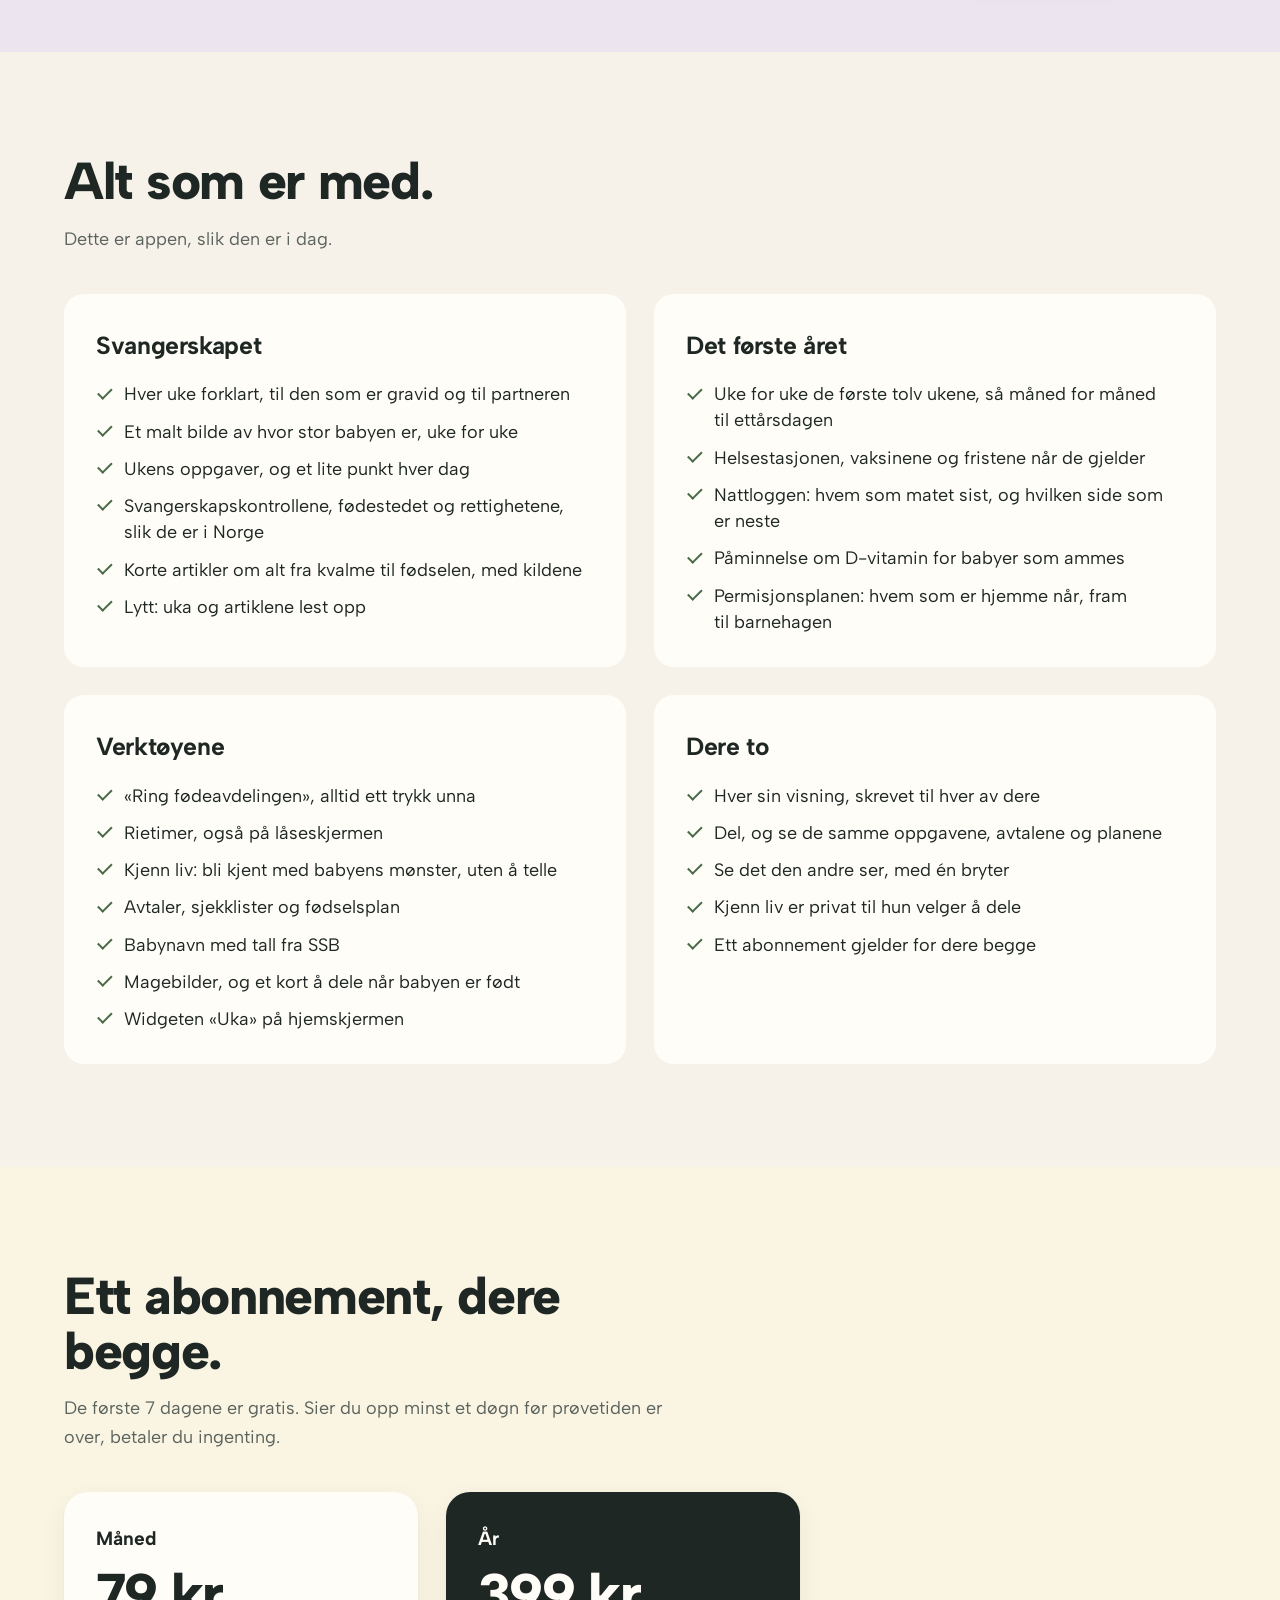
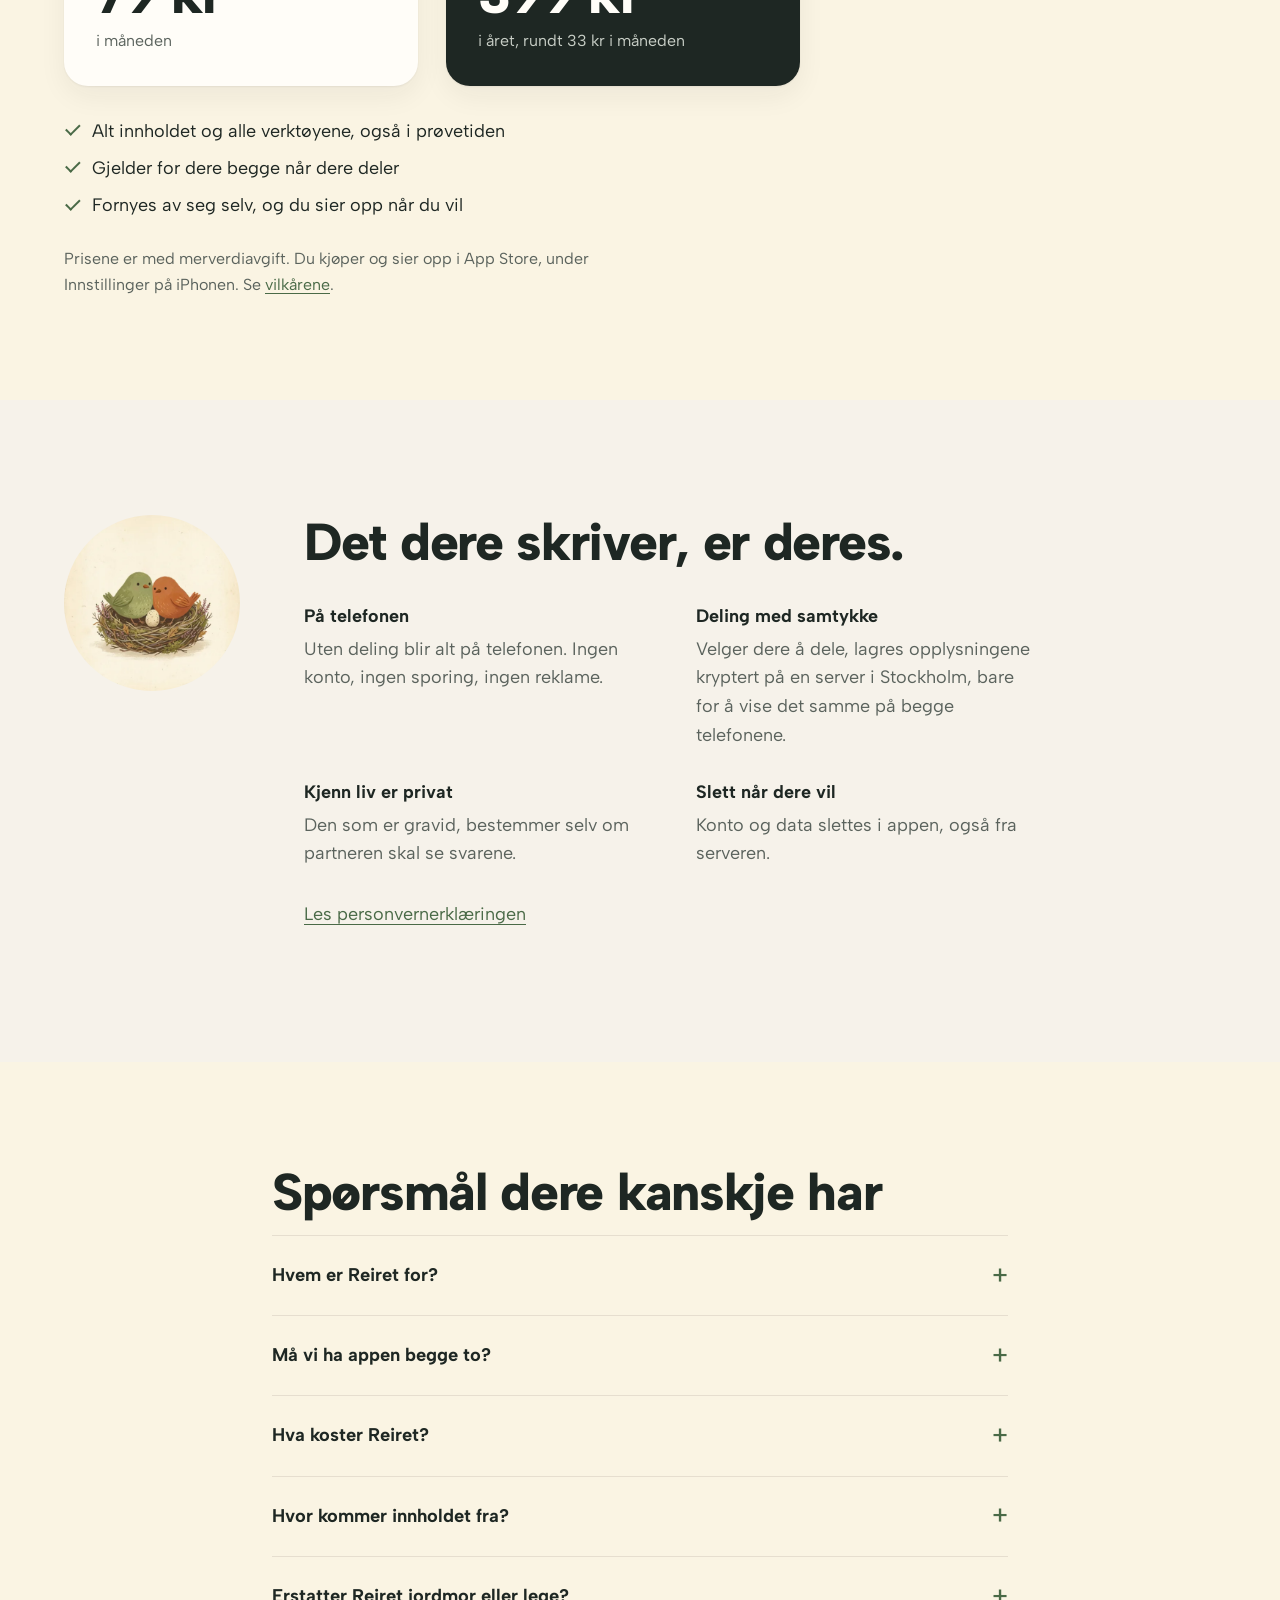
==== commit c7585694: "Publiser nettsiden 2026-11-12" ====
--- a/index.html
+++ b/index.html
@@ -339,7 +339,6 @@
     <nav aria-label="Bunnmeny"><a href="/personvern/">Personvern</a><a href="/vilkar/">Vilkår</a><a href="/hjelp/">Hjelp</a><a href="/slett/">Slett data</a></nav>
     <div class="sosialt">
       <a href="https://www.tiktok.com/@studio.fosselien" rel="noopener" aria-label="Reiret på TikTok"><svg viewBox="0 0 24 24" width="18" height="18" aria-hidden="true" focusable="false"><path fill="currentColor" d="M12.525.02c1.31-.02 2.61-.01 3.91-.02.08 1.53.63 3.09 1.75 4.17 1.12 1.11 2.7 1.62 4.24 1.79v4.03c-1.44-.05-2.89-.35-4.2-.97-.57-.26-1.1-.59-1.62-.93-.01 2.92.01 5.84-.02 8.75-.08 1.4-.54 2.79-1.35 3.94-1.31 1.92-3.58 3.17-5.91 3.21-1.43.08-2.86-.31-4.08-1.03-2.02-1.19-3.44-3.37-3.65-5.71-.02-.5-.03-1-.01-1.49.18-1.9 1.12-3.72 2.58-4.96 1.66-1.44 3.98-2.13 6.15-1.72.02 1.48-.04 2.96-.04 4.44-.99-.32-2.15-.23-3.02.37-.63.41-1.11 1.04-1.36 1.75-.21.51-.15 1.07-.14 1.61.24 1.64 1.82 3.02 3.5 2.87 1.12-.01 2.19-.66 2.77-1.61.19-.33.4-.67.41-1.06.1-1.79.06-3.57.07-5.36.01-4.03-.01-8.05.02-12.07z"/></svg><span>TikTok</span></a>
-      <a href="https://www.instagram.com/reiretapp/" rel="noopener" aria-label="Reiret på Instagram"><svg viewBox="0 0 24 24" width="18" height="18" aria-hidden="true" focusable="false" fill="none" stroke="currentColor" stroke-width="2" stroke-linecap="round" stroke-linejoin="round"><rect x="3" y="3" width="18" height="18" rx="5"/><circle cx="12" cy="12" r="4"/><circle cx="17.5" cy="6.5" r="1" fill="currentColor" stroke="none"/></svg><span>Instagram</span></a>
       <button type="button" data-del hidden><svg viewBox="0 0 24 24" width="18" height="18" aria-hidden="true" focusable="false" fill="none" stroke="currentColor" stroke-width="2" stroke-linecap="round" stroke-linejoin="round"><path d="M12 3v12"/><path d="m7 8 5-5 5 5"/><path d="M5 12v7a2 2 0 0 0 2 2h10a2 2 0 0 0 2-2v-7"/></svg><span aria-live="polite">Del Reiret</span></button>
     </div>
   </div>
